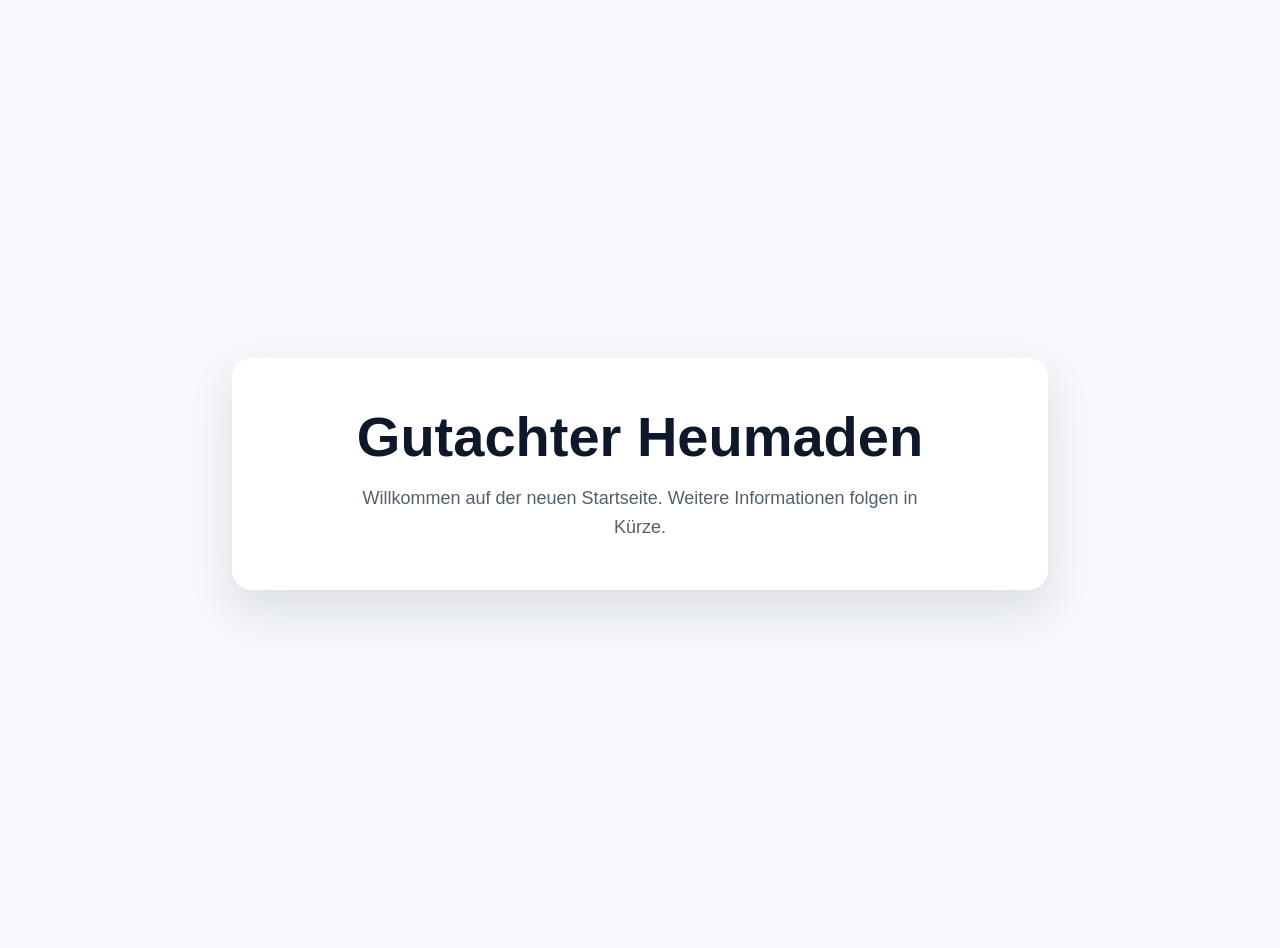
==== index.html @ 7caf8147 "Add initial index page" ====
<!doctype html>
<html lang="de">
<head>
  <meta charset="utf-8">
  <meta name="viewport" content="width=device-width, initial-scale=1">
  <title>Gutachter Heumaden</title>
  <meta name="description" content="Startseite von Gutachter Heumaden.">
  <style>
    :root {
      color-scheme: light;
      font-family: Arial, Helvetica, sans-serif;
      color: #1f2933;
      background: #f6f8fb;
    }

    body {
      margin: 0;
      min-height: 100vh;
      display: grid;
      place-items: center;
      padding: 24px;
    }

    main {
      width: min(720px, 100%);
      padding: 48px;
      border-radius: 20px;
      background: #ffffff;
      box-shadow: 0 20px 45px rgba(31, 41, 51, 0.12);
      text-align: center;
    }

    h1 {
      margin: 0 0 16px;
      font-size: clamp(2rem, 6vw, 3.5rem);
      line-height: 1.1;
      color: #0f172a;
    }

    p {
      margin: 0 auto;
      max-width: 560px;
      font-size: 1.125rem;
      line-height: 1.6;
      color: #52606d;
    }
  </style>
</head>
<body>
  <main>
    <h1>Gutachter Heumaden</h1>
    <p>Willkommen auf der neuen Startseite. Weitere Informationen folgen in Kürze.</p>
  </main>
</body>
</html>
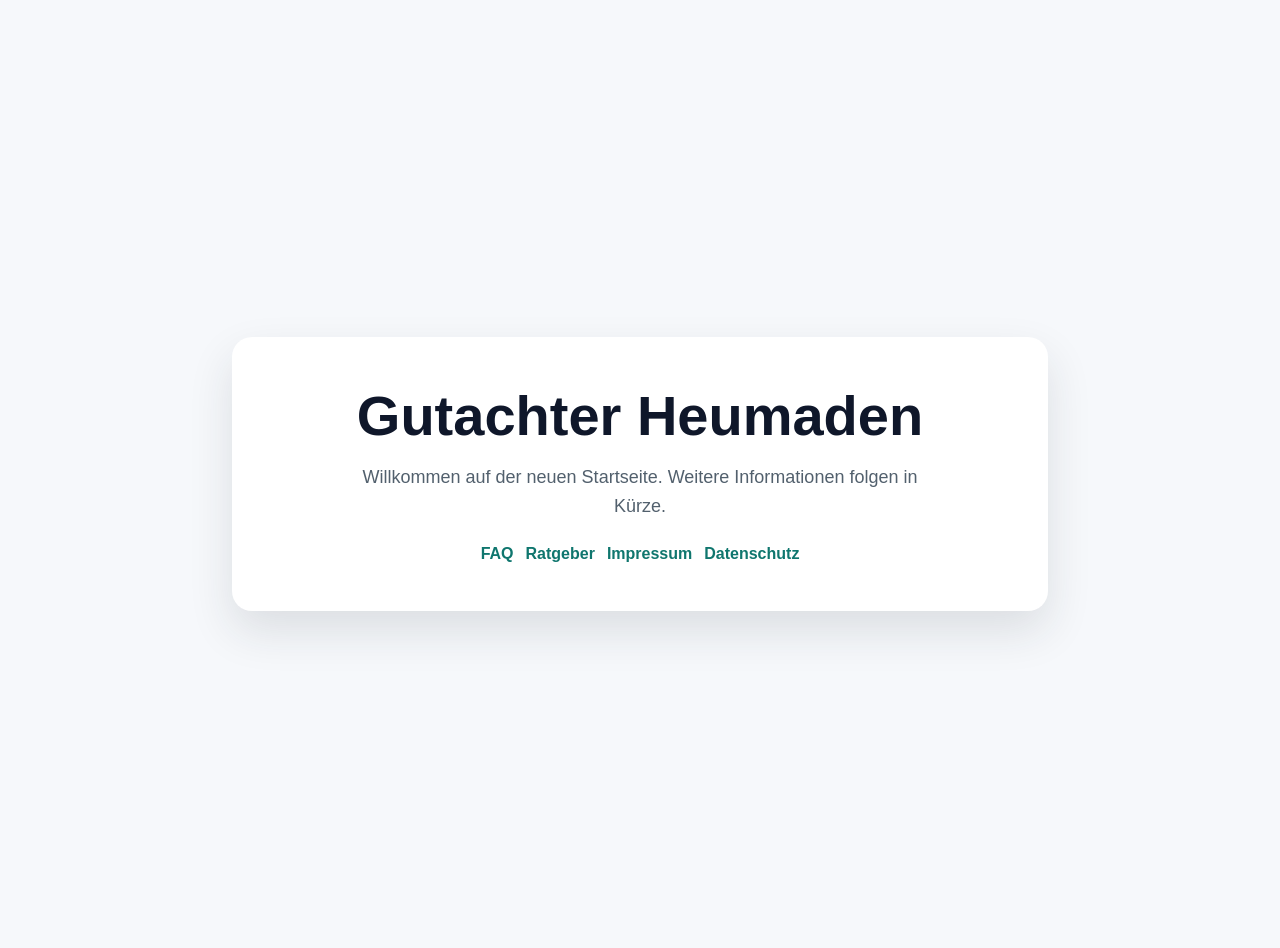
==== commit 3a368641: "Create static site structure" ====
--- a/index.html
+++ b/index.html
@@ -5,51 +5,19 @@
   <meta name="viewport" content="width=device-width, initial-scale=1">
   <title>Gutachter Heumaden</title>
   <meta name="description" content="Startseite von Gutachter Heumaden.">
-  <style>
-    :root {
-      color-scheme: light;
-      font-family: Arial, Helvetica, sans-serif;
-      color: #1f2933;
-      background: #f6f8fb;
-    }
-
-    body {
-      margin: 0;
-      min-height: 100vh;
-      display: grid;
-      place-items: center;
-      padding: 24px;
-    }
-
-    main {
-      width: min(720px, 100%);
-      padding: 48px;
-      border-radius: 20px;
-      background: #ffffff;
-      box-shadow: 0 20px 45px rgba(31, 41, 51, 0.12);
-      text-align: center;
-    }
-
-    h1 {
-      margin: 0 0 16px;
-      font-size: clamp(2rem, 6vw, 3.5rem);
-      line-height: 1.1;
-      color: #0f172a;
-    }
-
-    p {
-      margin: 0 auto;
-      max-width: 560px;
-      font-size: 1.125rem;
-      line-height: 1.6;
-      color: #52606d;
-    }
-  </style>
+  <link rel="stylesheet" href="css/styles.css">
 </head>
 <body>
   <main>
     <h1>Gutachter Heumaden</h1>
     <p>Willkommen auf der neuen Startseite. Weitere Informationen folgen in Kürze.</p>
+    <nav aria-label="Hauptnavigation">
+      <a href="faq/">FAQ</a>
+      <a href="ratgeber/">Ratgeber</a>
+      <a href="impressum.html">Impressum</a>
+      <a href="datenschutz.html">Datenschutz</a>
+    </nav>
   </main>
+  <script src="js/main.js" defer></script>
 </body>
 </html>
--- a/css/styles.css
+++ b/css/styles.css
@@ -0,0 +1,57 @@
+:root {
+  color-scheme: light;
+  font-family: Arial, Helvetica, sans-serif;
+  color: #1f2933;
+  background: #f6f8fb;
+}
+
+body {
+  margin: 0;
+  min-height: 100vh;
+  display: grid;
+  place-items: center;
+  padding: 24px;
+}
+
+main {
+  width: min(720px, 100%);
+  padding: 48px;
+  border-radius: 20px;
+  background: #ffffff;
+  box-shadow: 0 20px 45px rgba(31, 41, 51, 0.12);
+  text-align: center;
+}
+
+h1 {
+  margin: 0 0 16px;
+  font-size: clamp(2rem, 6vw, 3.5rem);
+  line-height: 1.1;
+  color: #0f172a;
+}
+
+p {
+  margin: 0 auto 16px;
+  max-width: 560px;
+  font-size: 1.125rem;
+  line-height: 1.6;
+  color: #52606d;
+}
+
+nav {
+  display: flex;
+  flex-wrap: wrap;
+  justify-content: center;
+  gap: 12px;
+  margin-top: 24px;
+}
+
+nav a {
+  color: #0f766e;
+  font-weight: 700;
+  text-decoration: none;
+}
+
+nav a:hover,
+nav a:focus {
+  text-decoration: underline;
+}
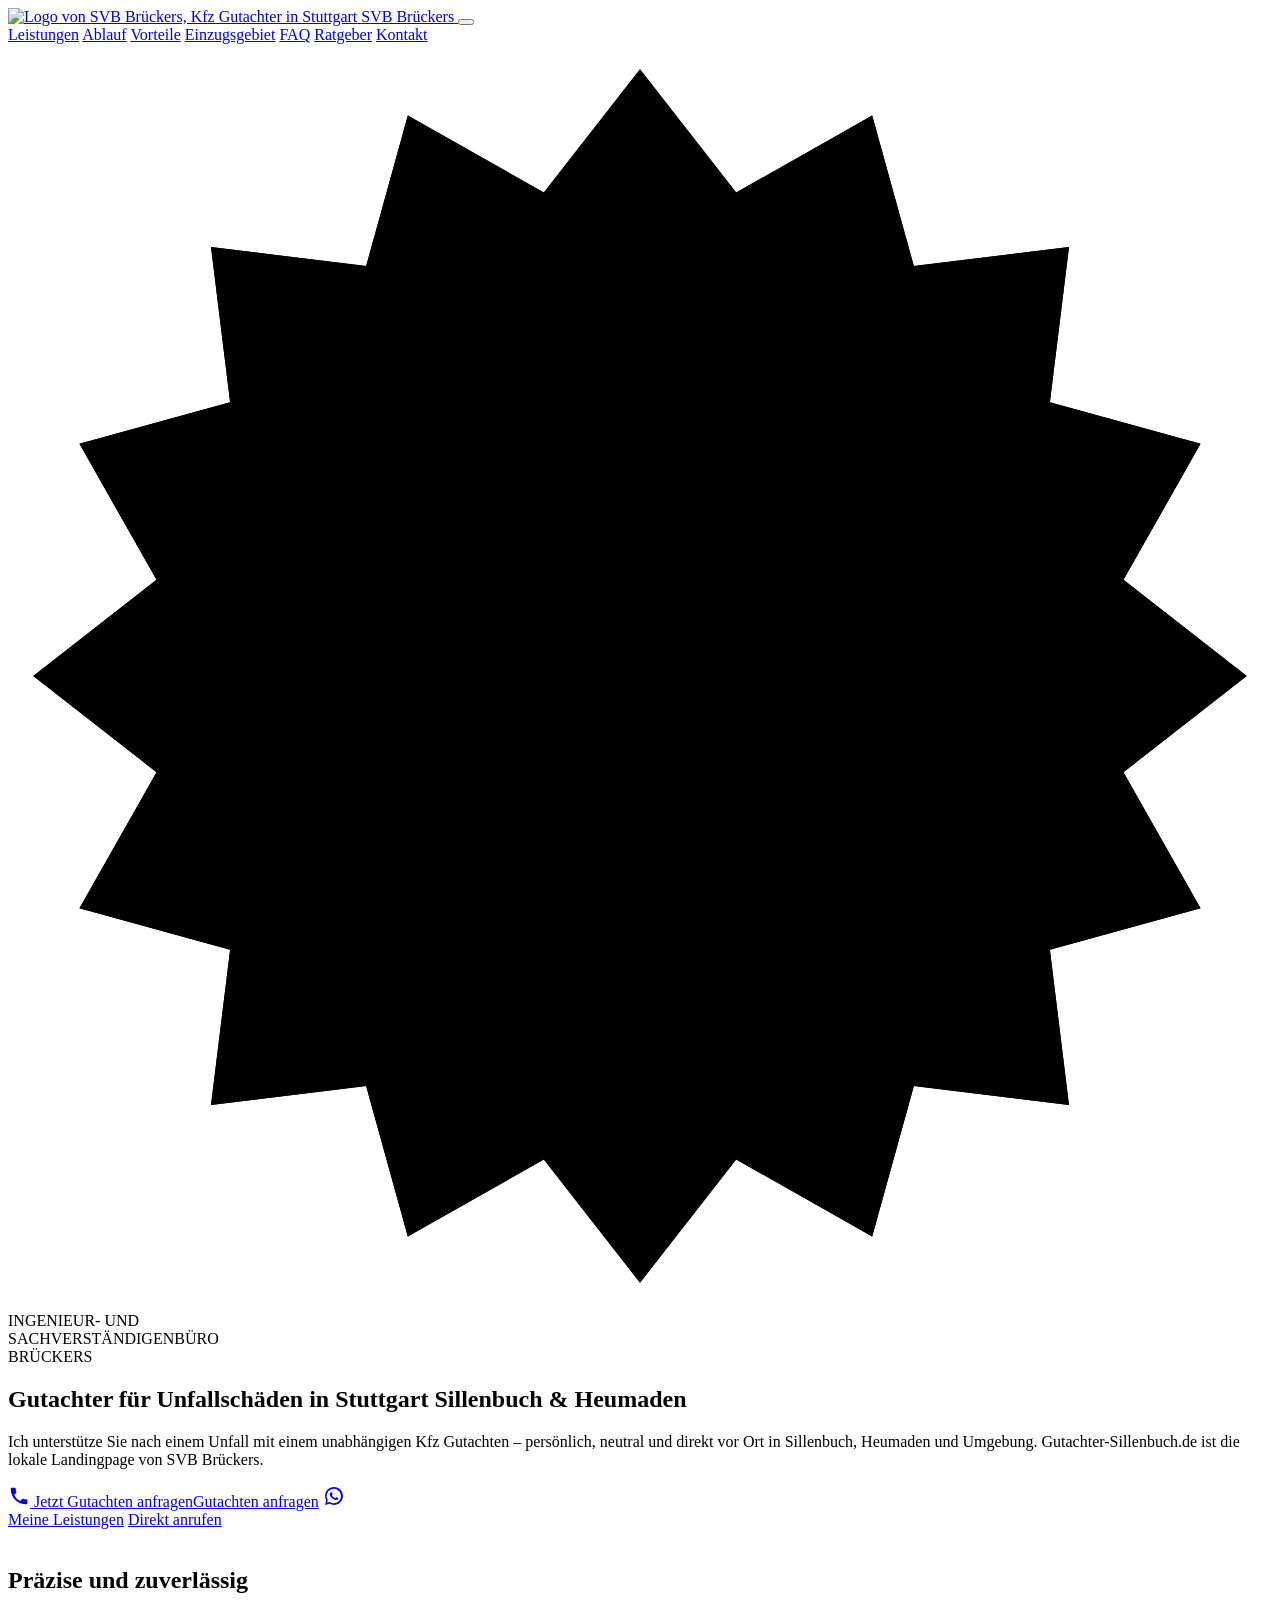
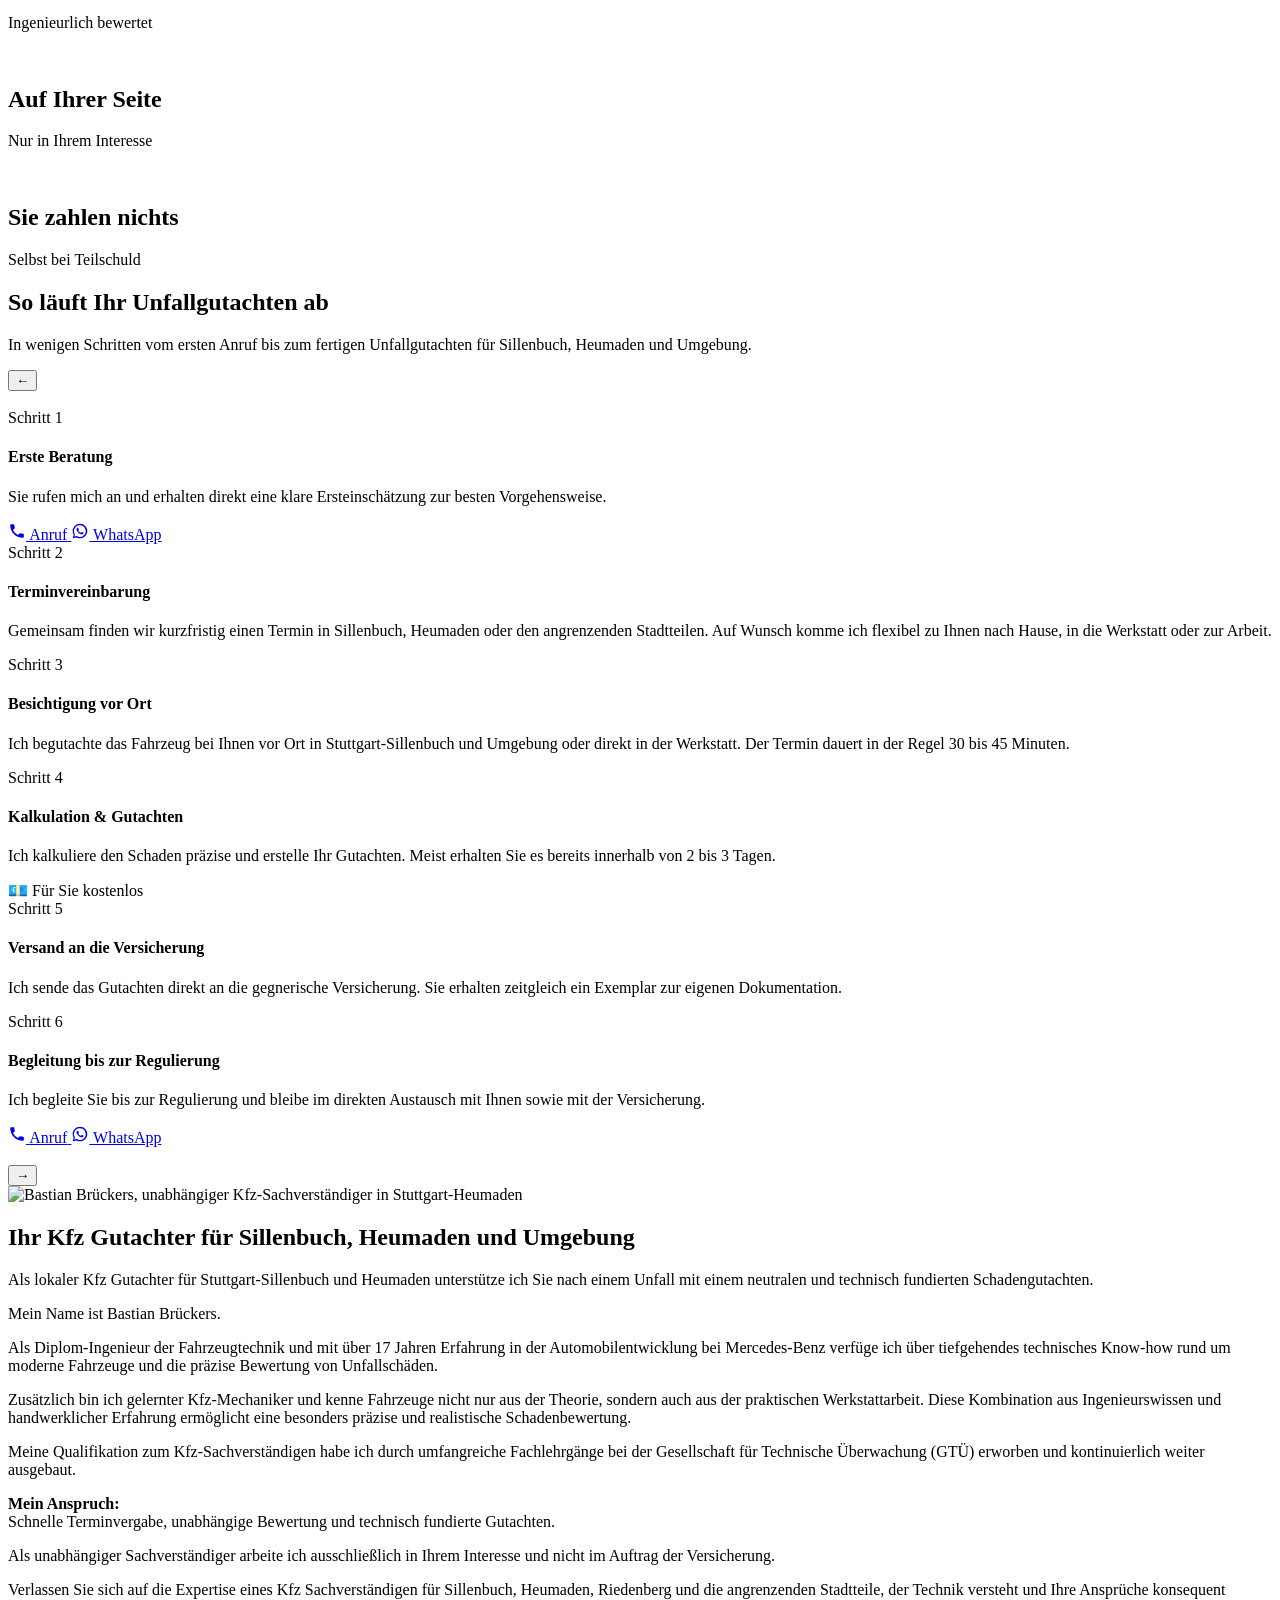
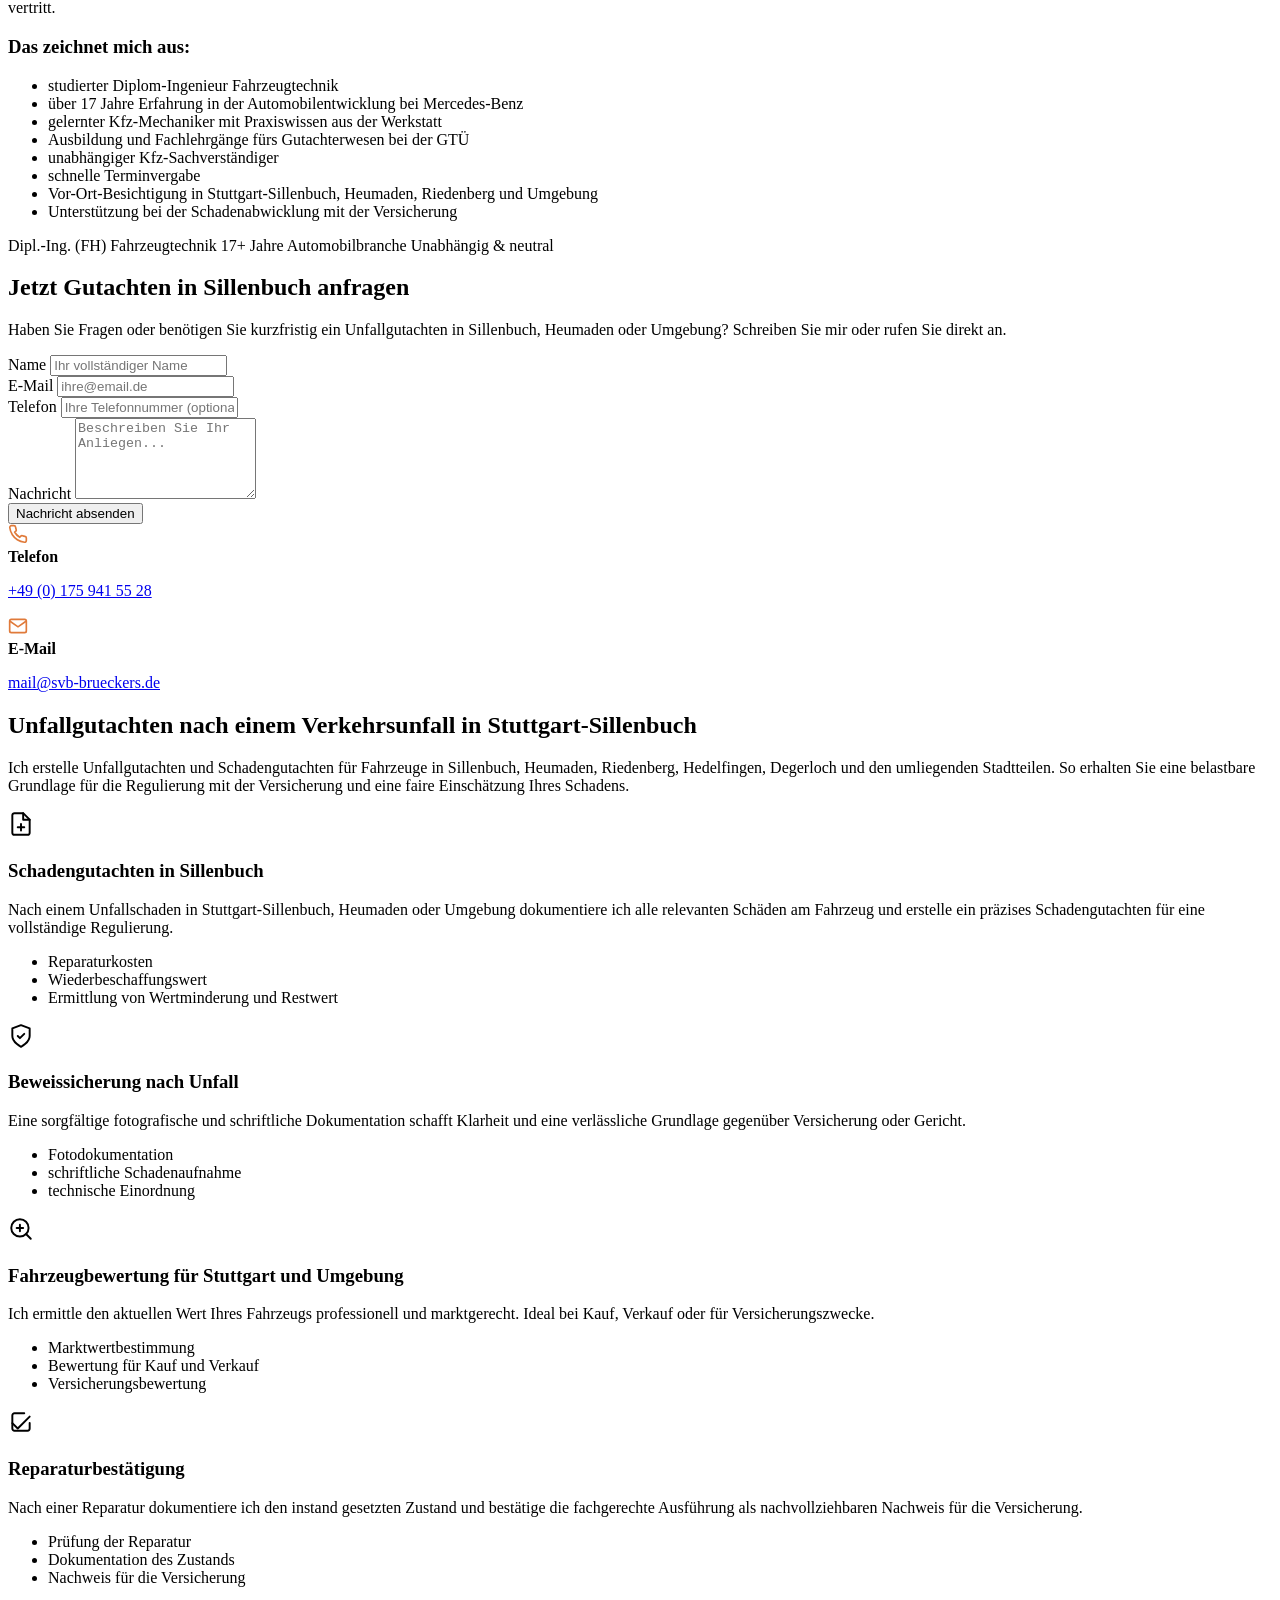
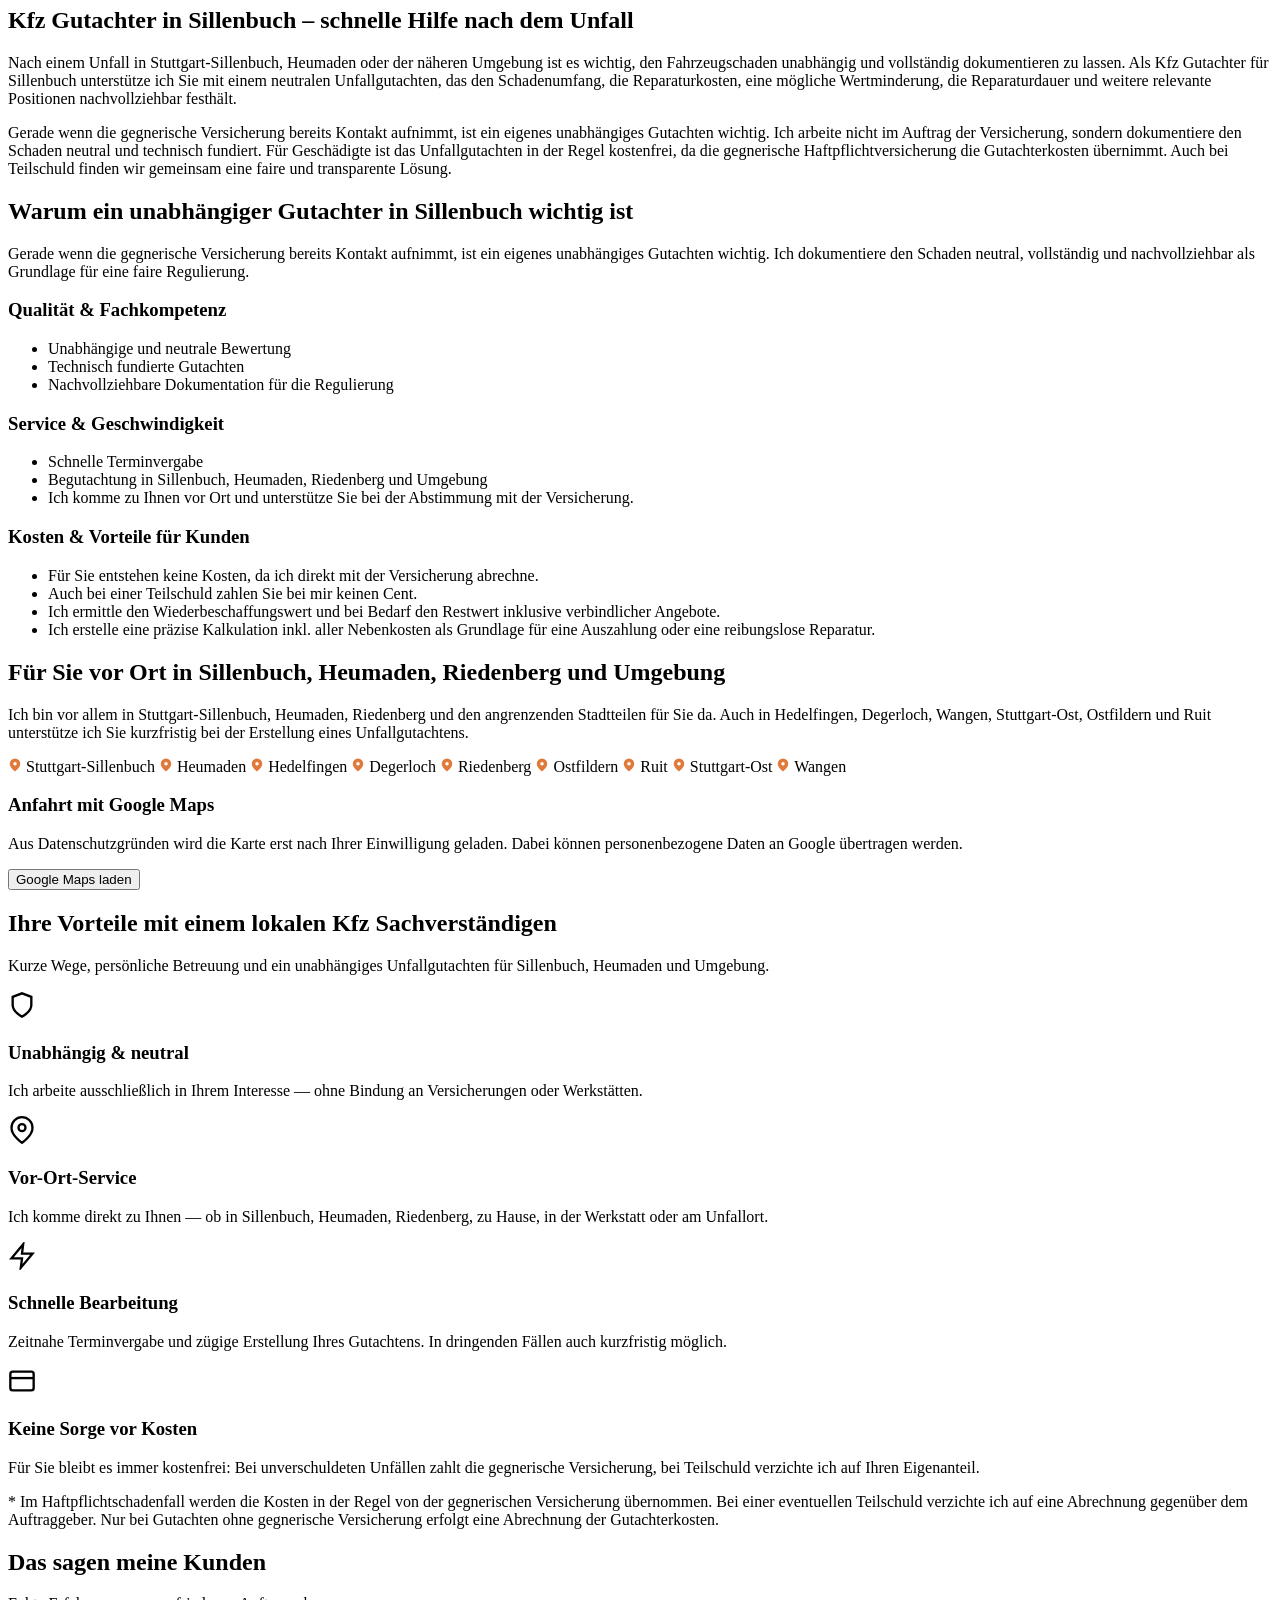
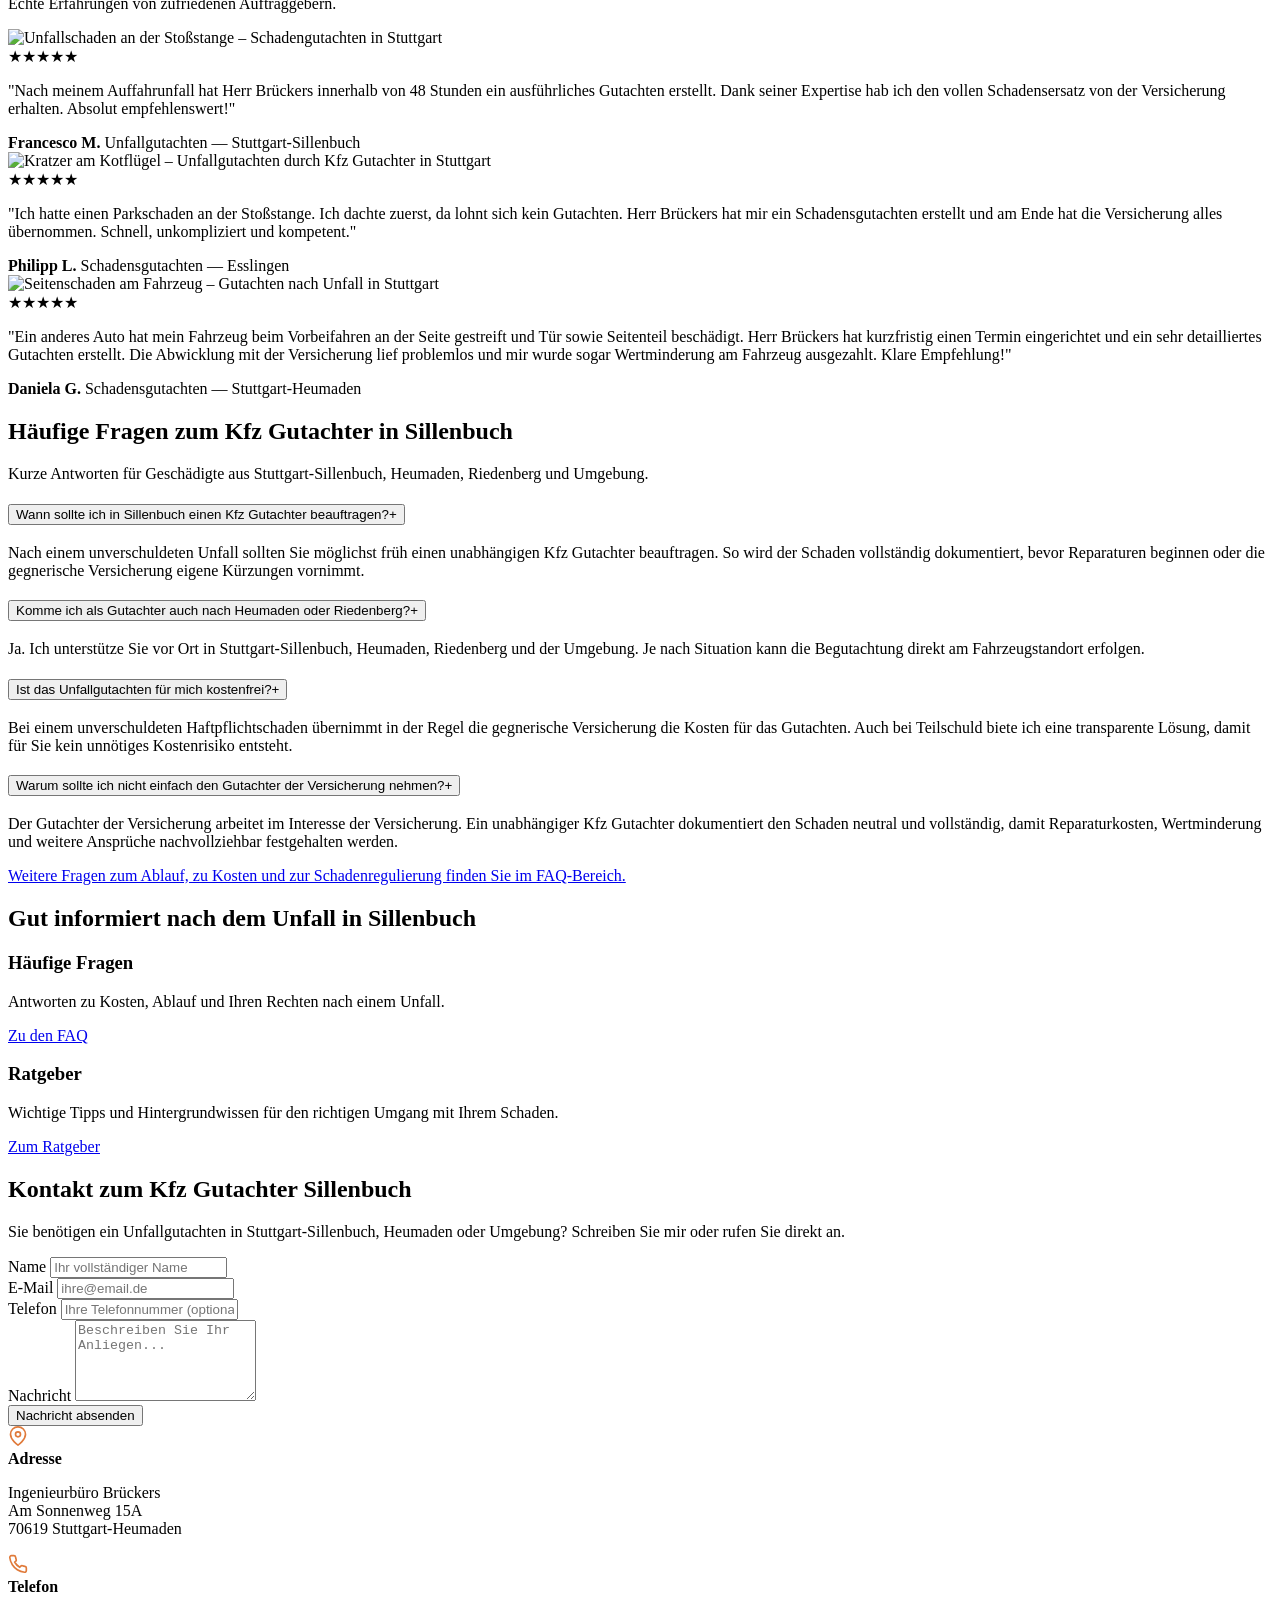
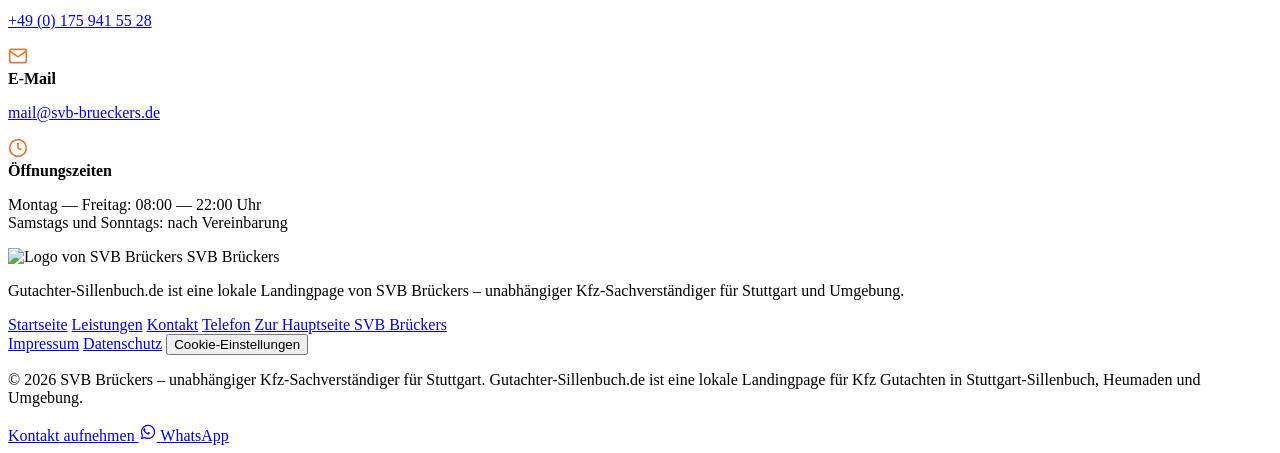
==== commit 14c7a637: "Update index.html" ====
--- a/index.html
+++ b/index.html
@@ -1,23 +1,821 @@
-<!doctype html>
+<!DOCTYPE html>
 <html lang="de">
 <head>
-  <meta charset="utf-8">
-  <meta name="viewport" content="width=device-width, initial-scale=1">
-  <title>Gutachter Heumaden</title>
-  <meta name="description" content="Startseite von Gutachter Heumaden.">
-  <link rel="stylesheet" href="css/styles.css">
+
+<meta charset="UTF-8">
+<meta name="viewport" content="width=device-width, initial-scale=1.0">
+
+<title>Kfz Gutachter Sillenbuch &amp; Heumaden | Unfallgutachten Stuttgart</title>
+
+<meta name="description" content="Unabhängiger Kfz Gutachter für Stuttgart-Sillenbuch und Heumaden. Unfallgutachten, Schadengutachten und Fahrzeugbewertung – schnell, neutral und für Geschädigte in der Regel kostenfrei.">
+
+<meta name="robots" content="index, follow">
+
+<link rel="canonical" href="https://gutachter-sillenbuch.de/">
+
+<link rel="stylesheet" href="css/style.css">
+
+<link rel="icon" type="image/webp" href="images/gutachter-sillenbuch-logo.webp">
+
+
+<!-- Open Graph (für Google, WhatsApp, LinkedIn Vorschau) -->
+<meta property="og:title" content="Kfz Gutachter Sillenbuch & Heumaden – SVB Brückers">
+<meta property="og:description" content="Unabhängiger Kfz Gutachter für Stuttgart-Sillenbuch und Heumaden. Unfallgutachten, Schadengutachten und Fahrzeugbewertung – schnell, neutral und persönlich vor Ort.">
+<meta property="og:url" content="https://gutachter-sillenbuch.de/">
+<meta property="og:type" content="website">
+<meta property="og:image" content="https://gutachter-sillenbuch.de/images/og-image.svg">
+
+
+<!-- Local Business Schema für Google -->
+<script type="application/ld+json">
+{
+  "@context": "https://schema.org",
+  "@type": "ProfessionalService",
+  "name": "Gutachter-Sillenbuch.de – lokale Landingpage von SVB Brückers",
+  "legalName": "Ingenieurbüro Brückers – KFZ Sachverständiger",
+  "url": "https://gutachter-sillenbuch.de/",
+  "telephone": "+491759415528",
+  "email": "mail@svb-brueckers.de",
+  "address": {
+    "@type": "PostalAddress",
+    "streetAddress": "Am Sonnenweg 15A",
+    "postalCode": "70619",
+    "addressLocality": "Stuttgart-Heumaden",
+    "addressCountry": "DE"
+  },
+  "areaServed": [
+    { "@type": "Place", "name": "Stuttgart-Sillenbuch" },
+    { "@type": "Place", "name": "Heumaden" },
+    { "@type": "Place", "name": "Riedenberg" },
+    { "@type": "Place", "name": "Hedelfingen" },
+    { "@type": "Place", "name": "Degerloch" },
+    { "@type": "Place", "name": "Ostfildern" },
+    { "@type": "Place", "name": "Ruit" },
+    { "@type": "Place", "name": "Stuttgart-Ost" },
+    { "@type": "Place", "name": "Wangen" }
+  ],
+  "sameAs": [
+    "https://svb-brueckers.de/"
+  ],
+  "description": "Lokale Landingpage von SVB Brückers für unabhängige Kfz Gutachten nach Unfällen in Stuttgart-Sillenbuch, Heumaden, Riedenberg und Umgebung.",
+  "openingHoursSpecification": [
+    {
+      "@type": "OpeningHoursSpecification",
+      "dayOfWeek": ["Monday","Tuesday","Wednesday","Thursday","Friday"],
+      "opens": "06:00",
+      "closes": "22:00"
+    },
+    {
+      "@type": "OpeningHoursSpecification",
+      "dayOfWeek": "Saturday",
+      "opens": "08:00",
+      "closes": "20:00"
+    }
+  ]
+}
+</script>
+
+<script type="application/ld+json">
+{
+  "@context": "https://schema.org",
+  "@type": "FAQPage",
+  "mainEntity": [
+    {
+      "@type": "Question",
+      "name": "Wann sollte ich in Sillenbuch einen Kfz Gutachter beauftragen?",
+      "acceptedAnswer": {
+        "@type": "Answer",
+        "text": "Nach einem unverschuldeten Unfall sollten Sie möglichst früh einen unabhängigen Kfz Gutachter beauftragen. So wird der Schaden vollständig dokumentiert, bevor Reparaturen beginnen oder die gegnerische Versicherung eigene Kürzungen vornimmt."
+      }
+    },
+    {
+      "@type": "Question",
+      "name": "Komme ich als Gutachter auch nach Heumaden oder Riedenberg?",
+      "acceptedAnswer": {
+        "@type": "Answer",
+        "text": "Ja. Ich unterstütze Sie vor Ort in Stuttgart-Sillenbuch, Heumaden, Riedenberg und der Umgebung. Je nach Situation kann die Begutachtung direkt am Fahrzeugstandort erfolgen."
+      }
+    },
+    {
+      "@type": "Question",
+      "name": "Ist das Unfallgutachten für mich kostenfrei?",
+      "acceptedAnswer": {
+        "@type": "Answer",
+        "text": "Bei einem unverschuldeten Haftpflichtschaden übernimmt in der Regel die gegnerische Versicherung die Kosten für das Gutachten. Auch bei Teilschuld biete ich eine transparente Lösung, damit für Sie kein unnötiges Kostenrisiko entsteht."
+      }
+    },
+    {
+      "@type": "Question",
+      "name": "Warum sollte ich nicht einfach den Gutachter der Versicherung nehmen?",
+      "acceptedAnswer": {
+        "@type": "Answer",
+        "text": "Der Gutachter der Versicherung arbeitet im Interesse der Versicherung. Ein unabhängiger Kfz Gutachter dokumentiert den Schaden neutral und vollständig, damit Reparaturkosten, Wertminderung und weitere Ansprüche nachvollziehbar festgehalten werden."
+      }
+    }
+  ]
+}
+</script>
+
+<!-- HTTPS Redirect (skip local/staging preview hosts) -->
+<script>
+const hostname = location.hostname;
+const isIpv4Loopback = /^127(?:\.\d{1,3}){3}$/.test(hostname);
+const isLocalPreviewHost =
+  ["localhost", "::1"].includes(hostname) ||
+  isIpv4Loopback ||
+  hostname.endsWith(".local") ||
+  hostname.endsWith(".localhost") ||
+  hostname.endsWith(".internal") ||
+  hostname.endsWith(".test");
+
+if (location.protocol !== "https:" && !isLocalPreviewHost) {
+  location.replace("https://" + location.host + location.pathname + location.search + location.hash);
+}
+</script>
+
 </head>
+  
 <body>
-  <main>
-    <h1>Gutachter Heumaden</h1>
-    <p>Willkommen auf der neuen Startseite. Weitere Informationen folgen in Kürze.</p>
-    <nav aria-label="Hauptnavigation">
-      <a href="faq/">FAQ</a>
-      <a href="ratgeber/">Ratgeber</a>
-      <a href="impressum.html">Impressum</a>
-      <a href="datenschutz.html">Datenschutz</a>
-    </nav>
-  </main>
-  <script src="js/main.js" defer></script>
+
+  <!-- Header -->
+  <header class="header" id="top">
+    <div class="container header-inner">
+      <a href="#top" class="logo" onclick="window.scrollTo({top:0,behavior:'smooth'}); history.replaceState(null,null,' '); return false;">
+        <img src="images/svb-brueckers-logo.webp" alt="Logo von SVB Brückers, Kfz Gutachter in Stuttgart" width="36" height="36" class="logo-img">
+        <span class="logo-text">SVB Brückers</span>
+      </a>
+      <button class="menu-toggle" aria-label="Menü öffnen" onclick="toggleMenu()">
+        <span></span><span></span><span></span>
+      </button>
+      <nav class="nav" id="nav">
+        <a href="#leistungen" onclick="closeMenu()">Leistungen</a>
+        <a href="#ablauf" onclick="closeMenu()">Ablauf</a>
+        <a href="#vorteile" onclick="closeMenu()">Vorteile</a>
+        <a href="#einzugsgebiet" onclick="closeMenu()">Einzugsgebiet</a>
+        <a href="#faq" onclick="closeMenu()">FAQ</a>
+        <a href="/ratgeber/" onclick="closeMenu()">Ratgeber</a>
+        <a href="#kontakt" onclick="closeMenu()">Kontakt</a>
+      </nav>
+    </div>
+  </header>
+
+  <div class="header-spacer" aria-hidden="true"></div>
+
+  <!-- Hero -->
+  <section class="hero">
+    <div class="hero-overlay"></div>
+    <div class="hero-cost-badge" aria-label="Hinweis Kostenfreiheit">
+      <svg class="hero-cost-badge-svg" viewBox="0 0 200 200" role="img" aria-label="Für Sie immer kostenfrei*">
+        <defs>
+          <radialGradient id="heroBadgeGradient" cx="38%" cy="30%" r="72%">
+            <stop offset="0%" stop-color="#ffd59a"></stop>
+            <stop offset="34%" stop-color="#f3a14c"></stop>
+            <stop offset="70%" stop-color="#e1802e"></stop>
+            <stop offset="100%" stop-color="#bc571c"></stop>
+          </radialGradient>
+          <radialGradient id="heroBadgeInnerGlow" cx="33%" cy="23%" r="60%">
+            <stop offset="0%" stop-color="rgba(255,255,255,0.4)"></stop>
+            <stop offset="42%" stop-color="rgba(255,255,255,0.1)"></stop>
+            <stop offset="100%" stop-color="rgba(255,255,255,0)"></stop>
+          </radialGradient>
+          <filter id="heroBadgeDropShadow" x="-25%" y="-25%" width="150%" height="150%">
+            <feDropShadow dx="0" dy="4.5" stdDeviation="4.5" flood-color="#1b2434" flood-opacity="0.28"></feDropShadow>
+            <feDropShadow dx="0" dy="1.6" stdDeviation="1.7" flood-color="#8c3d11" flood-opacity="0.2"></feDropShadow>
+          </filter>
+        </defs>
+        <polygon
+          class="hero-cost-badge-shape"
+          points="100.000,4.000 115.217,23.499 136.738,11.308 143.334,35.145 167.882,32.118 164.855,56.666 188.692,63.262 176.501,84.783 196.000,100.000 176.501,115.217 188.692,136.738 164.855,143.334 167.882,167.882 143.334,164.855 136.738,188.692 115.217,176.501 100.000,196.000 84.783,176.501 63.262,188.692 56.666,164.855 32.118,167.882 35.145,143.334 11.308,136.738 23.499,115.217 4.000,100.000 23.499,84.783 11.308,63.262 35.145,56.666 32.118,32.118 56.666,35.145 63.262,11.308 84.783,23.499"
+        ></polygon>
+        <polygon
+          class="hero-cost-badge-highlight"
+          points="100.000,4.000 115.217,23.499 136.738,11.308 143.334,35.145 167.882,32.118 164.855,56.666 188.692,63.262 176.501,84.783 196.000,100.000 176.501,115.217 188.692,136.738 164.855,143.334 167.882,167.882 143.334,164.855 136.738,188.692 115.217,176.501 100.000,196.000 84.783,176.501 63.262,188.692 56.666,164.855 32.118,167.882 35.145,143.334 11.308,136.738 23.499,115.217 4.000,100.000 23.499,84.783 11.308,63.262 35.145,56.666 32.118,32.118 56.666,35.145 63.262,11.308 84.783,23.499"
+        ></polygon>
+        <text class="hero-cost-badge-text" x="100" y="74" text-anchor="middle">
+          <tspan x="100" dy="0">Für Sie</tspan>
+          <tspan x="100" dy="1.2em">immer</tspan>
+          <tspan x="100" dy="1.2em">kostenfrei*</tspan>
+        </text>
+      </svg>
+    </div>
+    <div class="container hero-content">
+      <span class="hero-badge">INGENIEUR- UND <br>SACHVERSTÄNDIGENBÜRO <br>BRÜCKERS</span>
+      <h1>Gutachter für Unfallschäden in Stuttgart Sillenbuch &amp; Heumaden</h1>
+      <p class="hero-sub">Ich unterstütze Sie nach einem Unfall mit einem unabhängigen Kfz Gutachten – persönlich, neutral und direkt vor Ort in Sillenbuch, Heumaden und Umgebung. Gutachter-Sillenbuch.de ist die lokale Landingpage von SVB Brückers.</p>
+      <div class="hero-buttons hero-cta-wrapper">
+        <div class="hero-primary-group">
+          <a href="tel:+491759415528" class="btn btn-primary hero-icon-cta hero-icon-cta-phone hero-cta-phone hero-mobile-only" aria-label="Jetzt anrufen">
+            <svg width="22" height="22" viewBox="0 0 24 24" aria-hidden="true" focusable="false">
+              <path d="M6.62 10.79a15.05 15.05 0 0 0 6.59 6.59l2.2-2.2a1 1 0 0 1 1.01-.24 11.7 11.7 0 0 0 3.68.59 1 1 0 0 1 1 1V20a1 1 0 0 1-1 1C10.3 21 3 13.7 3 4a1 1 0 0 1 1-1h3.47a1 1 0 0 1 1 1 11.7 11.7 0 0 0 .59 3.68 1 1 0 0 1-.24 1.01z" fill="currentColor"></path>
+            </svg>
+          </a>
+          <a href="#kontakt" class="btn btn-primary hero-main-cta hero-btn-primary"><span class="hero-main-cta-desktop">Jetzt Gutachten anfragen</span><span class="hero-main-cta-mobile">Gutachten anfragen</span></a>
+          <a href="https://wa.me/491608610203?text=Hallo%20Herr%20Br%C3%BCckers,%20ich%20ben%C3%B6tige%20ein%20Kfz%20Gutachten%20in%20Sillenbuch%20oder%20Heumaden.%20K%C3%B6nnen%20Sie%20mich%20bitte%20kontaktieren%3F" class="btn btn-primary hero-icon-cta hero-icon-cta-whatsapp hero-cta-whatsapp hero-mobile-only" aria-label="Kontakt per WhatsApp">
+            <svg width="22" height="22" viewBox="0 0 32 32" aria-hidden="true" focusable="false">
+              <path d="M16 3C8.82 3 3 8.82 3 16c0 2.28.59 4.51 1.7 6.47L3 29l6.75-1.64A12.9 12.9 0 0 0 16 29c7.18 0 13-5.82 13-13S23.18 3 16 3zm0 23.6c-1.98 0-3.92-.52-5.62-1.5l-.4-.23-4 .97.99-3.9-.26-.41a10.5 10.5 0 1 1 9.3 5.07zm5.76-7.9c-.31-.16-1.85-.91-2.13-1.01-.29-.11-.49-.16-.7.16-.21.31-.8 1.01-.98 1.22-.18.21-.36.24-.67.08-.31-.16-1.31-.48-2.49-1.52-.92-.82-1.54-1.83-1.72-2.14-.18-.31-.02-.48.14-.64.14-.14.31-.36.47-.54.16-.18.21-.31.31-.52.1-.21.05-.39-.03-.54-.08-.16-.7-1.69-.96-2.32-.25-.61-.5-.53-.7-.54h-.6c-.21 0-.54.08-.82.39-.28.31-1.08 1.06-1.08 2.58s1.11 2.98 1.26 3.19c.16.21 2.17 3.3 5.25 4.63.73.31 1.31.49 1.75.62.73.23 1.39.2 1.91.12.58-.09 1.85-.76 2.11-1.49.26-.74.26-1.37.18-1.5-.08-.13-.29-.2-.6-.36z" fill="currentColor"></path>
+            </svg>
+          </a>
+        </div>
+        <a href="#leistungen" class="btn hero-services-cta hero-btn-secondary">Meine Leistungen</a>
+        <a href="tel:+491759415528" class="btn btn-secondary hero-about-cta hero-btn-secondary">Direkt anrufen</a>
+      </div>
+    </div>
+  </section>
+
+  <!-- USP Karten -->
+  <section class="usp-section" aria-label="Ihre wichtigsten Vorteile">
+    <div class="usp-container">
+      <article class="usp-card">
+        <div class="usp-icon" aria-hidden="true">
+          <img src="images/svb-brueckers-logo.webp" alt="" loading="lazy" decoding="async">
+        </div>
+        <div class="usp-text">
+          <h2 class="usp-title">Präzise und zuverlässig</h2>
+          <p class="usp-subtext">Ingenieurlich bewertet</p>
+        </div>
+      </article>
+      <article class="usp-card">
+        <div class="usp-icon" aria-hidden="true">
+          <img src="images/svb-brueckers-logo.webp" alt="" loading="lazy" decoding="async">
+        </div>
+        <div class="usp-text">
+          <h2 class="usp-title">Auf Ihrer Seite</h2>
+          <p class="usp-subtext">Nur in Ihrem Interesse</p>
+        </div>
+      </article>
+      <article class="usp-card">
+        <div class="usp-icon" aria-hidden="true">
+          <img src="images/svb-brueckers-logo.webp" alt="" loading="lazy" decoding="async">
+        </div>
+        <div class="usp-text">
+          <h2 class="usp-title">Sie zahlen nichts</h2>
+          <p class="usp-subtext">Selbst bei Teilschuld</p>
+        </div>
+      </article>
+    </div>
+  </section>
+
+  <section class="section" aria-label="Ablauf der Schadenregulierung">
+    <div class="container">
+      <section class="process-section" id="ablauf" aria-label="Ablauf des Unfallgutachtens in Sillenbuch und Heumaden">
+        <div class="process-section-header">
+          <h2 class="process-title">So läuft Ihr Unfallgutachten ab</h2>
+          <p class="process-intro">In wenigen Schritten vom ersten Anruf bis zum fertigen Unfallgutachten für Sillenbuch, Heumaden und Umgebung.</p>
+        </div>
+        <div class="process-slider-wrap" data-process-slider>
+          <button class="process-nav process-nav-prev" type="button" aria-label="Vorheriger Schritt" data-process-prev>
+            <span aria-hidden="true">&#8592;</span>
+          </button>
+          <div class="process-slider" data-process-track>
+            <article class="process-card process-card-dummy process-card-dummy-left card-0" aria-hidden="true">
+              <div class="process-card-image-wrapper">
+                <img src="images/Kachel_0.png" alt="" class="process-card-dummy-image" loading="lazy" decoding="async">
+              </div>
+            </article>
+            <article class="process-card process-card-mobile-cta-lift" data-process-card>
+              <span class="process-step-badge">Schritt 1</span>
+              <h4 class="process-card-title">Erste Beratung</h4>
+              <p class="process-card-text">Sie rufen mich an und erhalten direkt eine klare Ersteinschätzung zur besten Vorgehensweise.</p>
+              <div class="process-card-ctas">
+                <a href="tel:+491759415528" class="process-card-cta process-card-cta-phone" aria-label="Anruf starten">
+                  <svg width="18" height="18" viewBox="0 0 24 24" aria-hidden="true" focusable="false">
+                    <path d="M6.62 10.79a15.05 15.05 0 0 0 6.59 6.59l2.2-2.2a1 1 0 0 1 1.01-.24 11.7 11.7 0 0 0 3.68.59 1 1 0 0 1 1 1V20a1 1 0 0 1-1 1C10.3 21 3 13.7 3 4a1 1 0 0 1 1-1h3.47a1 1 0 0 1 1 1 11.7 11.7 0 0 0 .59 3.68 1 1 0 0 1-.24 1.01z" fill="currentColor"></path>
+                  </svg>
+                  <span>Anruf</span>
+                </a>
+                <a href="https://wa.me/491608610203?text=Hallo%20Herr%20Br%C3%BCckers,%20ich%20ben%C3%B6tige%20ein%20Kfz%20Gutachten%20in%20Sillenbuch%20oder%20Heumaden.%20K%C3%B6nnen%20Sie%20mich%20bitte%20kontaktieren%3F" class="process-card-cta process-card-cta-whatsapp" aria-label="Kontakt per WhatsApp">
+                  <svg width="18" height="18" viewBox="0 0 32 32" aria-hidden="true" focusable="false">
+                    <path d="M16 3C8.82 3 3 8.82 3 16c0 2.28.59 4.51 1.7 6.47L3 29l6.75-1.64A12.9 12.9 0 0 0 16 29c7.18 0 13-5.82 13-13S23.18 3 16 3zm0 23.6c-1.98 0-3.92-.52-5.62-1.5l-.4-.23-4 .97.99-3.9-.26-.41a10.5 10.5 0 1 1 9.3 5.07zm5.76-7.9c-.31-.16-1.85-.91-2.13-1.01-.29-.11-.49-.16-.7.16-.21.31-.8 1.01-.98 1.22-.18.21-.36.24-.67.08-.31-.16-1.31-.48-2.49-1.52-.92-.82-1.54-1.83-1.72-2.14-.18-.31-.02-.48.14-.64.14-.14.31-.36.47-.54.16-.18.21-.31.31-.52.1-.21.05-.39-.03-.54-.08-.16-.7-1.69-.96-2.32-.25-.61-.5-.53-.7-.54h-.6c-.21 0-.54.08-.82.39-.28.31-1.08 1.06-1.08 2.58s1.11 2.98 1.26 3.19c.16.21 2.17 3.3 5.25 4.63.73.31 1.31.49 1.75.62.73.23 1.39.2 1.91.12.58-.09 1.85-.76 2.11-1.49.26-.74.26-1.37.18-1.5-.08-.13-.29-.2-.6-.36z" fill="currentColor"></path>
+                  </svg>
+                  <span>WhatsApp</span>
+                </a>
+              </div>
+            </article>
+            <article class="process-card" data-process-card>
+              <span class="process-step-badge">Schritt 2</span>
+              <h4 class="process-card-title">Terminvereinbarung</h4>
+              <p class="process-card-text">Gemeinsam finden wir kurzfristig einen Termin in Sillenbuch, Heumaden oder den angrenzenden Stadtteilen. Auf Wunsch komme ich flexibel zu Ihnen nach Hause, in die Werkstatt oder zur Arbeit.</p>
+            </article>
+            <article class="process-card" data-process-card>
+              <span class="process-step-badge">Schritt 3</span>
+              <h4 class="process-card-title">Besichtigung vor Ort</h4>
+              <p class="process-card-text">Ich begutachte das Fahrzeug bei Ihnen vor Ort in Stuttgart-Sillenbuch und Umgebung oder direkt in der Werkstatt. Der Termin dauert in der Regel 30 bis 45 Minuten.</p>
+            </article>
+            <article class="process-card" data-process-card>
+              <span class="process-step-badge">Schritt 4</span>
+              <h4 class="process-card-title">Kalkulation &amp; Gutachten</h4>
+              <p class="process-card-text">Ich kalkuliere den Schaden präzise und erstelle Ihr Gutachten. Meist erhalten Sie es bereits innerhalb von 2 bis 3 Tagen.</p>
+              <div class="process-card-cta-wrap">
+                <span class="process-card-cta process-card-cta-highlight" aria-label="Kostenhinweis">💶 Für Sie kostenlos</span>
+              </div>
+            </article>
+            <article class="process-card" data-process-card>
+              <span class="process-step-badge">Schritt 5</span>
+              <h4 class="process-card-title">Versand an die Versicherung</h4>
+              <p class="process-card-text">Ich sende das Gutachten direkt an die gegnerische Versicherung. Sie erhalten zeitgleich ein Exemplar zur eigenen Dokumentation.</p>
+            </article>
+            <article class="process-card process-card-mobile-cta-lift" data-process-card>
+              <span class="process-step-badge">Schritt 6</span>
+              <h4 class="process-card-title">Begleitung bis zur Regulierung</h4>
+              <p class="process-card-text">Ich begleite Sie bis zur Regulierung und bleibe im direkten Austausch mit Ihnen sowie mit der Versicherung.</p>
+              <div class="process-card-ctas">
+                <a href="tel:+491759415528" class="process-card-cta process-card-cta-phone" aria-label="Anruf starten">
+                  <svg width="18" height="18" viewBox="0 0 24 24" aria-hidden="true" focusable="false">
+                    <path d="M6.62 10.79a15.05 15.05 0 0 0 6.59 6.59l2.2-2.2a1 1 0 0 1 1.01-.24 11.7 11.7 0 0 0 3.68.59 1 1 0 0 1 1 1V20a1 1 0 0 1-1 1C10.3 21 3 13.7 3 4a1 1 0 0 1 1-1h3.47a1 1 0 0 1 1 1 11.7 11.7 0 0 0 .59 3.68 1 1 0 0 1-.24 1.01z" fill="currentColor"></path>
+                  </svg>
+                  <span>Anruf</span>
+                </a>
+                <a href="https://wa.me/491608610203?text=Hallo%20Herr%20Br%C3%BCckers,%20ich%20ben%C3%B6tige%20ein%20Kfz%20Gutachten%20in%20Sillenbuch%20oder%20Heumaden.%20K%C3%B6nnen%20Sie%20mich%20bitte%20kontaktieren%3F" class="process-card-cta process-card-cta-whatsapp" aria-label="Kontakt per WhatsApp">
+                  <svg width="18" height="18" viewBox="0 0 32 32" aria-hidden="true" focusable="false">
+                    <path d="M16 3C8.82 3 3 8.82 3 16c0 2.28.59 4.51 1.7 6.47L3 29l6.75-1.64A12.9 12.9 0 0 0 16 29c7.18 0 13-5.82 13-13S23.18 3 16 3zm0 23.6c-1.98 0-3.92-.52-5.62-1.5l-.4-.23-4 .97.99-3.9-.26-.41a10.5 10.5 0 1 1 9.3 5.07zm5.76-7.9c-.31-.16-1.85-.91-2.13-1.01-.29-.11-.49-.16-.7.16-.21.31-.8 1.01-.98 1.22-.18.21-.36.24-.67.08-.31-.16-1.31-.48-2.49-1.52-.92-.82-1.54-1.83-1.72-2.14-.18-.31-.02-.48.14-.64.14-.14.31-.36.47-.54.16-.18.21-.31.31-.52.1-.21.05-.39-.03-.54-.08-.16-.7-1.69-.96-2.32-.25-.61-.5-.53-.7-.54h-.6c-.21 0-.54.08-.82.39-.28.31-1.08 1.06-1.08 2.58s1.11 2.98 1.26 3.19c.16.21 2.17 3.3 5.25 4.63.73.31 1.31.49 1.75.62.73.23 1.39.2 1.91.12.58-.09 1.85-.76 2.11-1.49.26-.74.26-1.37.18-1.5-.08-.13-.29-.2-.6-.36z" fill="currentColor"></path>
+                  </svg>
+                  <span>WhatsApp</span>
+                </a>
+              </div>
+            </article>
+            <article class="process-card process-card-dummy process-card-dummy-right card-7" aria-hidden="true">
+              <div class="process-card-image-wrapper">
+                <img src="images/Kachel_7.png" alt="" class="process-card-dummy-image" loading="lazy" decoding="async">
+              </div>
+            </article>
+          </div>
+          <button class="process-nav process-nav-next" type="button" aria-label="Nächster Schritt" data-process-next>
+            <span aria-hidden="true">&#8594;</span>
+          </button>
+        </div>
+        <div class="process-dots" data-process-dots aria-label="Navigation für die einzelnen Schritte"></div>
+      </section>
+    </div>
+  </section>
+
+  <!-- Über mich -->
+  <section class="section section-alt" id="ueber-mich">
+    <div class="container">
+      <div class="about-grid">
+        <div class="about-image">       
+          <img src="images/Gutachter_Portrait.png" alt="Bastian Brückers, unabhängiger Kfz-Sachverständiger in Stuttgart-Heumaden" width="1365" height="2048" loading="lazy">
+        </div>
+        <div class="about-text">
+          <h2>Ihr Kfz Gutachter für Sillenbuch, Heumaden und Umgebung</h2>
+          <p class="about-location">Als lokaler Kfz Gutachter für Stuttgart-Sillenbuch und Heumaden unterstütze ich Sie nach einem Unfall mit einem neutralen und technisch fundierten Schadengutachten.</p>
+          <p>Mein Name ist Bastian Brückers.</p>
+          <p>Als Diplom-Ingenieur der Fahrzeugtechnik und mit über 17 Jahren Erfahrung in der Automobilentwicklung bei Mercedes-Benz verfüge ich über tiefgehendes technisches Know-how rund um moderne Fahrzeuge und die präzise Bewertung von Unfallschäden.</p>
+          <p>Zusätzlich bin ich gelernter Kfz-Mechaniker und kenne Fahrzeuge nicht nur aus der Theorie, sondern auch aus der praktischen Werkstattarbeit. Diese Kombination aus Ingenieurswissen und handwerklicher Erfahrung ermöglicht eine besonders präzise und realistische Schadenbewertung.</p>
+          <p>Meine Qualifikation zum Kfz-Sachverständigen habe ich durch umfangreiche Fachlehrgänge bei der Gesellschaft für Technische Überwachung (GTÜ) erworben und kontinuierlich weiter ausgebaut.</p>
+          <p><strong>Mein Anspruch:</strong><br>Schnelle Terminvergabe, unabhängige Bewertung und technisch fundierte Gutachten.</p>
+          <p>Als unabhängiger Sachverständiger arbeite ich ausschließlich in Ihrem Interesse und nicht im Auftrag der Versicherung.</p>
+          <p>Verlassen Sie sich auf die Expertise eines Kfz Sachverständigen für Sillenbuch, Heumaden, Riedenberg und die angrenzenden Stadtteile, der Technik versteht und Ihre Ansprüche konsequent vertritt.</p>
+          <h3 class="about-trust-title">Das zeichnet mich aus:</h3>
+          <ul class="about-trust-list">
+            <li>studierter Diplom-Ingenieur Fahrzeugtechnik</li>
+            <li>über 17 Jahre Erfahrung in der Automobilentwicklung bei Mercedes-Benz</li>
+            <li>gelernter Kfz-Mechaniker mit Praxiswissen aus der Werkstatt</li>
+            <li>Ausbildung und Fachlehrgänge fürs Gutachterwesen bei der GTÜ</li>
+            <li>unabhängiger Kfz-Sachverständiger</li>
+            <li>schnelle Terminvergabe </li>
+            <li>Vor-Ort-Besichtigung in Stuttgart-Sillenbuch, Heumaden, Riedenberg und Umgebung</li>
+            <li>Unterstützung bei der Schadenabwicklung mit der Versicherung</li>
+          </ul>
+          <div class="about-badges">
+            <span class="badge">Dipl.-Ing. (FH) Fahrzeugtechnik</span>
+            <span class="badge">17+ Jahre Automobilbranche</span>
+            <span class="badge">Unabhängig & neutral</span>
+          </div>
+        </div>
+      </div>
+    </div>
+  </section>
+
+  <!-- Kontakt (frühe Version) -->
+  <section class="section section-alt" id="kontakt-formular">
+    <div class="container">
+      <h2 class="section-title">Jetzt Gutachten in Sillenbuch anfragen</h2>
+      <p class="section-subtitle">Haben Sie Fragen oder benötigen Sie kurzfristig ein Unfallgutachten in Sillenbuch, Heumaden oder Umgebung? Schreiben Sie mir oder rufen Sie direkt an.</p>
+      <div class="contact-grid">
+        <form class="contact-form" action="https://formspree.io/f/xgonekrn" method="POST">
+          <div class="form-group">
+            <label for="name-quick">Name</label>
+            <input type="text" id="name-quick" name="name" placeholder="Ihr vollständiger Name" required>
+          </div>
+          <div class="form-group">
+            <label for="email-quick">E-Mail</label>
+            <input type="email" id="email-quick" name="email" placeholder="ihre@email.de" required>
+          </div>
+          <div class="form-group">
+            <label for="phone-quick">Telefon</label>
+            <input type="tel" id="phone-quick" name="phone" placeholder="Ihre Telefonnummer (optional)">
+          </div>
+          <div class="form-group">
+            <label for="message-quick">Nachricht</label>
+            <textarea id="message-quick" name="message" rows="5" placeholder="Beschreiben Sie Ihr Anliegen..." required></textarea>
+          </div>
+          <button type="submit" class="btn btn-primary btn-full">Nachricht absenden</button>
+        </form>
+        <div class="contact-info contact-info-quick">
+          <div class="contact-item">
+            <svg width="20" height="20" viewBox="0 0 24 24" fill="none" stroke="#E07A3A" stroke-width="2"><path d="M22 16.92v3a2 2 0 0 1-2.18 2 19.79 19.79 0 0 1-8.63-3.07 19.5 19.5 0 0 1-6-6 19.79 19.79 0 0 1-3.07-8.67A2 2 0 0 1 4.11 2h3a2 2 0 0 1 2 1.72c.127.96.361 1.903.7 2.81a2 2 0 0 1-.45 2.11L8.09 9.91a16 16 0 0 0 6 6l1.27-1.27a2 2 0 0 1 2.11-.45c.907.339 1.85.573 2.81.7A2 2 0 0 1 22 16.92z"></path></svg>
+            <div>
+              <strong>Telefon</strong>
+              <p><a href="tel:+491759415528">+49 (0) 175 941 55 28</a></p>
+            </div>
+          </div>
+          <div class="contact-item">
+            <svg width="20" height="20" viewBox="0 0 24 24" fill="none" stroke="#E07A3A" stroke-width="2"><path d="M4 4h16c1.1 0 2 .9 2 2v12c0 1.1-.9 2-2 2H4c-1.1 0-2-.9-2-2V6c0-1.1.9-2 2-2z"></path><polyline points="22,6 12,13 2,6"></polyline></svg>
+            <div>
+              <strong>E-Mail</strong>
+              <p><a href="mailto:mail@svb-brueckers.de">mail@svb-brueckers.de</a></p>
+            </div>
+          </div>
+        </div>
+      </div>
+    </div>
+  </section>
+
+  <!-- Leistungen -->
+  <section class="section" id="leistungen">
+    <div class="container">
+      <h2 class="section-title">Unfallgutachten nach einem Verkehrsunfall in Stuttgart-Sillenbuch</h2>
+      <p class="section-subtitle">Ich erstelle Unfallgutachten und Schadengutachten für Fahrzeuge in Sillenbuch, Heumaden, Riedenberg, Hedelfingen, Degerloch und den umliegenden Stadtteilen. So erhalten Sie eine belastbare Grundlage für die Regulierung mit der Versicherung und eine faire Einschätzung Ihres Schadens.</p>
+      <div class="grid grid-2 services-grid">
+        <article class="card service-card">
+          <div class="card-icon" aria-hidden="true">
+            <svg width="26" height="26" viewBox="0 0 24 24" fill="none" stroke="currentColor" stroke-width="1.8" stroke-linecap="round" stroke-linejoin="round"><path d="M14 2H6a2 2 0 0 0-2 2v16a2 2 0 0 0 2 2h12a2 2 0 0 0 2-2V8z"></path><polyline points="14 2 14 8 20 8"></polyline><line x1="12" y1="18" x2="12" y2="12"></line><line x1="9" y1="15" x2="15" y2="15"></line></svg>
+          </div>
+          <h3>Schadengutachten in Sillenbuch</h3>
+          <p>Nach einem Unfallschaden in Stuttgart-Sillenbuch, Heumaden oder Umgebung dokumentiere ich alle relevanten Schäden am Fahrzeug und erstelle ein präzises Schadengutachten für eine vollständige Regulierung.</p>
+          <ul class="service-points">
+            <li>Reparaturkosten</li>
+            <li>Wiederbeschaffungswert</li>
+            <li>Ermittlung von Wertminderung und Restwert</li>
+          </ul>
+        </article>
+        <article class="card service-card">
+          <div class="card-icon" aria-hidden="true">
+            <svg width="26" height="26" viewBox="0 0 24 24" fill="none" stroke="currentColor" stroke-width="1.8" stroke-linecap="round" stroke-linejoin="round"><path d="M12 22s8-4 8-10V5l-8-3-8 3v7c0 6 8 10 8 10z"></path><path d="m9 12 2 2 4-4"></path></svg>
+          </div>
+          <h3>Beweissicherung nach Unfall</h3>
+          <p>Eine sorgfältige fotografische und schriftliche Dokumentation schafft Klarheit und eine verlässliche Grundlage gegenüber Versicherung oder Gericht.</p>
+          <ul class="service-points">
+            <li>Fotodokumentation</li>
+            <li>schriftliche Schadenaufnahme</li>
+            <li>technische Einordnung</li>
+          </ul>
+        </article>
+        <article class="card service-card">
+          <div class="card-icon" aria-hidden="true">
+            <svg width="26" height="26" viewBox="0 0 24 24" fill="none" stroke="currentColor" stroke-width="1.8" stroke-linecap="round" stroke-linejoin="round"><circle cx="11" cy="11" r="8"></circle><line x1="21" y1="21" x2="16.65" y2="16.65"></line><line x1="11" y1="8" x2="11" y2="14"></line><line x1="8" y1="11" x2="14" y2="11"></line></svg>
+          </div>
+          <h3>Fahrzeugbewertung für Stuttgart und Umgebung</h3>
+          <p>Ich ermittle den aktuellen Wert Ihres Fahrzeugs professionell und marktgerecht. Ideal bei Kauf, Verkauf oder für Versicherungszwecke.</p>
+          <ul class="service-points">
+            <li>Marktwertbestimmung</li>
+            <li>Bewertung für Kauf und Verkauf</li>
+            <li>Versicherungsbewertung</li>
+          </ul>
+        </article>
+        <article class="card service-card">
+          <div class="card-icon" aria-hidden="true">
+            <svg width="26" height="26" viewBox="0 0 24 24" fill="none" stroke="currentColor" stroke-width="1.8" stroke-linecap="round" stroke-linejoin="round"><path d="M20 7 9 18l-5-5"></path><path d="M20 13v5a2 2 0 0 1-2 2H6a2 2 0 0 1-2-2V6a2 2 0 0 1 2-2h9"></path></svg>
+          </div>
+          <h3>Reparaturbestätigung</h3>
+          <p>Nach einer Reparatur dokumentiere ich den instand gesetzten Zustand und bestätige die fachgerechte Ausführung als nachvollziehbaren Nachweis für die Versicherung.</p>
+          <ul class="service-points">
+            <li>Prüfung der Reparatur</li>
+            <li>Dokumentation des Zustands</li>
+            <li>Nachweis für die Versicherung</li>
+          </ul>
+        </article>
+      </div>
+    </div>
+  </section>
+
+  <section class="section section-alt" id="kfz-gutachter-sillenbuch">
+    <div class="container">
+      <h2 class="section-title">Kfz Gutachter in Sillenbuch – schnelle Hilfe nach dem Unfall</h2>
+      <p class="section-subtitle">Nach einem Unfall in Stuttgart-Sillenbuch, Heumaden oder der näheren Umgebung ist es wichtig, den Fahrzeugschaden unabhängig und vollständig dokumentieren zu lassen. Als Kfz Gutachter für Sillenbuch unterstütze ich Sie mit einem neutralen Unfallgutachten, das den Schadenumfang, die Reparaturkosten, eine mögliche Wertminderung, die Reparaturdauer und weitere relevante Positionen nachvollziehbar festhält.</p>
+      <p class="section-subtitle">Gerade wenn die gegnerische Versicherung bereits Kontakt aufnimmt, ist ein eigenes unabhängiges Gutachten wichtig. Ich arbeite nicht im Auftrag der Versicherung, sondern dokumentiere den Schaden neutral und technisch fundiert. Für Geschädigte ist das Unfallgutachten in der Regel kostenfrei, da die gegnerische Haftpflichtversicherung die Gutachterkosten übernimmt. Auch bei Teilschuld finden wir gemeinsam eine faire und transparente Lösung.</p>
+    </div>
+  </section>
+
+  <section class="section" id="ihre-vorteile">
+    <div class="container">
+      <div class="services-trust-block" aria-label="Ihre Vorteile bei meinen Leistungen">
+        <h2 class="section-title services-trust-title">Warum ein unabhängiger Gutachter in Sillenbuch wichtig ist</h2>
+        <p class="services-trust-intro">Gerade wenn die gegnerische Versicherung bereits Kontakt aufnimmt, ist ein eigenes unabhängiges Gutachten wichtig. Ich dokumentiere den Schaden neutral, vollständig und nachvollziehbar als Grundlage für eine faire Regulierung.</p>
+        <div class="services-trust-columns">
+          <div class="services-trust-group" aria-label="Qualität und Fachkompetenz">
+            <h3>Qualität &amp; Fachkompetenz</h3>
+            <ul class="services-trust-list">
+              <li>Unabhängige und neutrale Bewertung</li>
+              <li>Technisch fundierte Gutachten</li>
+              <li>Nachvollziehbare Dokumentation für die Regulierung</li>
+            </ul>
+          </div>
+          <div class="services-trust-group" aria-label="Service und Geschwindigkeit">
+            <h3>Service &amp; Geschwindigkeit</h3>
+            <ul class="services-trust-list">
+              <li>Schnelle Terminvergabe</li>
+              <li>Begutachtung in Sillenbuch, Heumaden, Riedenberg und Umgebung</li>
+              <li>Ich komme zu Ihnen vor Ort und unterstütze Sie bei der Abstimmung mit der Versicherung.</li>
+            </ul>
+          </div>
+          <div class="services-trust-group" aria-label="Kosten und Kundenvorteile">
+            <h3>Kosten &amp; Vorteile für Kunden</h3>
+            <ul class="services-trust-list">
+              <li>Für Sie entstehen keine Kosten, da ich direkt mit der Versicherung abrechne.</li>
+              <li>Auch bei einer Teilschuld zahlen Sie bei mir keinen Cent.</li>
+              <li>Ich ermittle den Wiederbeschaffungswert und bei Bedarf den Restwert inklusive verbindlicher Angebote.</li>
+              <li>Ich erstelle eine präzise Kalkulation inkl. aller Nebenkosten als Grundlage für eine Auszahlung oder eine reibungslose Reparatur.</li>
+            </ul>
+          </div>
+        </div>
+      </div>
+    </div>
+  </section>
+
+  <!-- Einzugsgebiet -->
+  <section class="section" id="einzugsgebiet">
+    <div class="container">
+      <h2 class="section-title">Für Sie vor Ort in Sillenbuch, Heumaden, Riedenberg und Umgebung</h2>
+      <p class="section-subtitle">Ich bin vor allem in Stuttgart-Sillenbuch, Heumaden, Riedenberg und den angrenzenden Stadtteilen für Sie da. Auch in Hedelfingen, Degerloch, Wangen, Stuttgart-Ost, Ostfildern und Ruit unterstütze ich Sie kurzfristig bei der Erstellung eines Unfallgutachtens.</p>
+      <div class="tags">
+        <span class="tag"><svg width="14" height="14" viewBox="0 0 24 24" fill="#E07A3A" stroke="none"><path d="M21 10c0 7-9 13-9 13s-9-6-9-13a9 9 0 0 1 18 0z"></path><circle cx="12" cy="10" r="3" fill="white"></circle></svg> Stuttgart-Sillenbuch</span>
+        <span class="tag"><svg width="14" height="14" viewBox="0 0 24 24" fill="#E07A3A" stroke="none"><path d="M21 10c0 7-9 13-9 13s-9-6-9-13a9 9 0 0 1 18 0z"></path><circle cx="12" cy="10" r="3" fill="white"></circle></svg> Heumaden</span>
+        <span class="tag"><svg width="14" height="14" viewBox="0 0 24 24" fill="#E07A3A" stroke="none"><path d="M21 10c0 7-9 13-9 13s-9-6-9-13a9 9 0 0 1 18 0z"></path><circle cx="12" cy="10" r="3" fill="white"></circle></svg> Hedelfingen</span>
+        <span class="tag"><svg width="14" height="14" viewBox="0 0 24 24" fill="#E07A3A" stroke="none"><path d="M21 10c0 7-9 13-9 13s-9-6-9-13a9 9 0 0 1 18 0z"></path><circle cx="12" cy="10" r="3" fill="white"></circle></svg> Degerloch</span>
+        <span class="tag"><svg width="14" height="14" viewBox="0 0 24 24" fill="#E07A3A" stroke="none"><path d="M21 10c0 7-9 13-9 13s-9-6-9-13a9 9 0 0 1 18 0z"></path><circle cx="12" cy="10" r="3" fill="white"></circle></svg> Riedenberg</span>
+        <span class="tag"><svg width="14" height="14" viewBox="0 0 24 24" fill="#E07A3A" stroke="none"><path d="M21 10c0 7-9 13-9 13s-9-6-9-13a9 9 0 0 1 18 0z"></path><circle cx="12" cy="10" r="3" fill="white"></circle></svg> Ostfildern</span>
+        <span class="tag"><svg width="14" height="14" viewBox="0 0 24 24" fill="#E07A3A" stroke="none"><path d="M21 10c0 7-9 13-9 13s-9-6-9-13a9 9 0 0 1 18 0z"></path><circle cx="12" cy="10" r="3" fill="white"></circle></svg> Ruit</span>
+        <span class="tag"><svg width="14" height="14" viewBox="0 0 24 24" fill="#E07A3A" stroke="none"><path d="M21 10c0 7-9 13-9 13s-9-6-9-13a9 9 0 0 1 18 0z"></path><circle cx="12" cy="10" r="3" fill="white"></circle></svg> Stuttgart-Ost</span>
+        <span class="tag"><svg width="14" height="14" viewBox="0 0 24 24" fill="#E07A3A" stroke="none"><path d="M21 10c0 7-9 13-9 13s-9-6-9-13a9 9 0 0 1 18 0z"></path><circle cx="12" cy="10" r="3" fill="white"></circle></svg> Wangen</span>
+      </div>
+      <div class="map-container" data-map-container aria-live="polite">
+        <div class="map-placeholder" data-map-placeholder>
+          <h3>Anfahrt mit Google Maps</h3>
+          <p>Aus Datenschutzgründen wird die Karte erst nach Ihrer Einwilligung geladen. Dabei können personenbezogene Daten an Google übertragen werden.</p>
+          <button type="button" class="btn btn-primary map-consent-btn" data-map-consent-button>Google Maps laden</button>
+        </div>
+      </div>
+    </div>
+  </section>
+
+  <!-- Vorteile -->
+  <section class="section section-dark" id="vorteile">
+    <div class="container">
+      <h2 class="section-title light">Ihre Vorteile mit einem lokalen Kfz Sachverständigen</h2>
+      <p class="section-subtitle light">Kurze Wege, persönliche Betreuung und ein unabhängiges Unfallgutachten für Sillenbuch, Heumaden und Umgebung.</p>
+      <div class="grid grid-2">
+        <div class="benefit-card">
+          <div class="benefit-icon">
+            <svg width="28" height="28" viewBox="0 0 24 24" fill="none" stroke="currentColor" stroke-width="2"><path d="M12 22s8-4 8-10V5l-8-3-8 3v7c0 6 8 10 8 10z"></path></svg>
+          </div>
+          <h3>Unabhängig & neutral</h3>
+          <p>Ich arbeite ausschließlich in Ihrem Interesse — ohne Bindung an Versicherungen oder Werkstätten.</p>
+        </div>
+        <div class="benefit-card">
+          <div class="benefit-icon">
+            <svg width="28" height="28" viewBox="0 0 24 24" fill="none" stroke="currentColor" stroke-width="2"><path d="M21 10c0 7-9 13-9 13s-9-6-9-13a9 9 0 0 1 18 0z"></path><circle cx="12" cy="10" r="3"></circle></svg>
+          </div>
+          <h3>Vor-Ort-Service</h3>
+          <p>Ich komme direkt zu Ihnen — ob in Sillenbuch, Heumaden, Riedenberg, zu Hause, in der Werkstatt oder am Unfallort.</p>
+        </div>
+        <div class="benefit-card">
+          <div class="benefit-icon">
+            <svg width="28" height="28" viewBox="0 0 24 24" fill="none" stroke="currentColor" stroke-width="2"><polygon points="13 2 3 14 12 14 11 22 21 10 12 10 13 2"></polygon></svg>
+          </div>
+          <h3>Schnelle Bearbeitung</h3>
+          <p>Zeitnahe Terminvergabe und zügige Erstellung Ihres Gutachtens. In dringenden Fällen auch kurzfristig möglich.</p>
+        </div>
+        <div class="benefit-card">
+          <div class="benefit-icon">
+            <svg width="28" height="28" viewBox="0 0 24 24" fill="none" stroke="currentColor" stroke-width="2"><rect x="2" y="4" width="20" height="16" rx="2"></rect><path d="M7 15h0M2 9.5h20"></path></svg>
+          </div>
+          <h3>Keine Sorge vor Kosten</h3>
+          <p>Für Sie bleibt es immer kostenfrei: Bei unverschuldeten Unfällen zahlt die gegnerische Versicherung, bei Teilschuld verzichte ich auf Ihren Eigenanteil.</p>
+        </div>
+      </div>
+      <p class="cost-footnote">
+        * Im Haftpflichtschadenfall werden die Kosten in der Regel von der gegnerischen Versicherung übernommen.
+        Bei einer eventuellen Teilschuld verzichte ich auf eine Abrechnung gegenüber dem Auftraggeber.
+        Nur bei Gutachten ohne gegnerische Versicherung erfolgt eine Abrechnung der Gutachterkosten.
+      </p>
+    </div>
+  </section>
+
+  <!-- Referenzen / Testimonials -->
+  <section class="section" id="referenzen">
+    <div class="container">
+      <h2 class="section-title">Das sagen meine Kunden</h2>
+      <p class="section-subtitle">Echte Erfahrungen von zufriedenen Auftraggebern.</p>
+      <div class="testimonials">
+
+        <div class="testimonial">
+          <div class="testimonial-image">
+            <img src="images/stossstange-kratzer-unfallschaden.webp" alt="Unfallschaden an der Stoßstange – Schadengutachten in Stuttgart" width="600" height="400" loading="lazy">
+          </div>
+          <div class="testimonial-content">
+            <div class="stars">&#9733;&#9733;&#9733;&#9733;&#9733;</div>
+            <p class="testimonial-text">"Nach meinem Auffahrunfall hat Herr Brückers innerhalb von 48 Stunden ein ausführliches Gutachten erstellt. Dank seiner Expertise hab ich den vollen Schadensersatz von der Versicherung erhalten. Absolut empfehlenswert!"</p>
+            <div class="testimonial-author">
+              <strong>Francesco M.</strong>
+              <span>Unfallgutachten — Stuttgart-Sillenbuch</span>
+            </div>
+          </div>
+        </div>
+
+        <div class="testimonial">
+          <div class="testimonial-image">
+            <img src="images/blauer-kotfluegel-kratzer-schadensgutachten.webp" alt="Kratzer am Kotflügel – Unfallgutachten durch Kfz Gutachter in Stuttgart" width="600" height="400" loading="lazy">
+          </div>
+          <div class="testimonial-content">
+            <div class="stars">&#9733;&#9733;&#9733;&#9733;&#9733;</div>
+            <p class="testimonial-text">"Ich hatte einen Parkschaden an der Stoßstange. Ich dachte zuerst, da lohnt sich kein Gutachten. Herr Brückers hat mir ein Schadensgutachten erstellt und am Ende hat die Versicherung alles übernommen. Schnell, unkompliziert und kompetent."</p>
+            <div class="testimonial-author">
+              <strong>Philipp L.</strong>
+              <span>Schadensgutachten — Esslingen</span>
+            </div>
+          </div>
+        </div>
+
+        <div class="testimonial">
+          <div class="testimonial-image">
+            <img src="images/Schaden_Golf.jpg" alt="Seitenschaden am Fahrzeug – Gutachten nach Unfall in Stuttgart" width="600" height="400" loading="lazy">
+          </div>
+          <div class="testimonial-content">
+            <div class="stars">&#9733;&#9733;&#9733;&#9733;&#9733;</div>
+            <p class="testimonial-text">"Ein anderes Auto hat mein Fahrzeug beim Vorbeifahren an der Seite gestreift und Tür sowie Seitenteil beschädigt. Herr Brückers hat kurzfristig einen Termin eingerichtet und ein sehr detailliertes Gutachten erstellt. Die Abwicklung mit der Versicherung lief problemlos und mir wurde sogar Wertminderung am Fahrzeug ausgezahlt. Klare Empfehlung!"</p>
+            <div class="testimonial-author">
+              <strong>Daniela G.</strong>
+              <span>Schadensgutachten — Stuttgart-Heumaden</span>
+            </div>
+          </div>
+        </div>
+
+      </div>
+    </div>
+  </section>
+
+  <section class="section" id="faq">
+    <div class="container">
+      <h2 class="section-title">Häufige Fragen zum Kfz Gutachter in Sillenbuch</h2>
+      <p class="section-subtitle">Kurze Antworten für Geschädigte aus Stuttgart-Sillenbuch, Heumaden, Riedenberg und Umgebung.</p>
+      <div class="faq-list" data-faq-accordion aria-label="Häufige Fragen zum Kfz Gutachter in Sillenbuch">
+        <div class="faq-item">
+          <h3><button class="faq-trigger" type="button"><span>Wann sollte ich in Sillenbuch einen Kfz Gutachter beauftragen?</span><span class="faq-symbol" aria-hidden="true">+</span></button></h3>
+          <div class="faq-panel"><p>Nach einem unverschuldeten Unfall sollten Sie möglichst früh einen unabhängigen Kfz Gutachter beauftragen. So wird der Schaden vollständig dokumentiert, bevor Reparaturen beginnen oder die gegnerische Versicherung eigene Kürzungen vornimmt.</p></div>
+        </div>
+        <div class="faq-item">
+          <h3><button class="faq-trigger" type="button"><span>Komme ich als Gutachter auch nach Heumaden oder Riedenberg?</span><span class="faq-symbol" aria-hidden="true">+</span></button></h3>
+          <div class="faq-panel"><p>Ja. Ich unterstütze Sie vor Ort in Stuttgart-Sillenbuch, Heumaden, Riedenberg und der Umgebung. Je nach Situation kann die Begutachtung direkt am Fahrzeugstandort erfolgen.</p></div>
+        </div>
+        <div class="faq-item">
+          <h3><button class="faq-trigger" type="button"><span>Ist das Unfallgutachten für mich kostenfrei?</span><span class="faq-symbol" aria-hidden="true">+</span></button></h3>
+          <div class="faq-panel"><p>Bei einem unverschuldeten Haftpflichtschaden übernimmt in der Regel die gegnerische Versicherung die Kosten für das Gutachten. Auch bei Teilschuld biete ich eine transparente Lösung, damit für Sie kein unnötiges Kostenrisiko entsteht.</p></div>
+        </div>
+        <div class="faq-item">
+          <h3><button class="faq-trigger" type="button"><span>Warum sollte ich nicht einfach den Gutachter der Versicherung nehmen?</span><span class="faq-symbol" aria-hidden="true">+</span></button></h3>
+          <div class="faq-panel"><p>Der Gutachter der Versicherung arbeitet im Interesse der Versicherung. Ein unabhängiger Kfz Gutachter dokumentiert den Schaden neutral und vollständig, damit Reparaturkosten, Wertminderung und weitere Ansprüche nachvollziehbar festgehalten werden.</p></div>
+        </div>
+      </div>
+      <p class="section-subtitle"><a href="/faq/">Weitere Fragen zum Ablauf, zu Kosten und zur Schadenregulierung finden Sie im FAQ-Bereich.</a></p>
+    </div>
+  </section>
+
+  <section class="section section-alt" id="weiterfuehrung">
+    <div class="container">
+      <h2 class="section-title">Gut informiert nach dem Unfall in Sillenbuch</h2>
+      <div class="guide-cards" role="list">
+        <article class="guide-card" role="listitem">
+          <!-- Nur Teaser: kein FAQ-Markup, da keine direkten Fragen mit Antworten vorhanden sind. -->
+          <h3>Häufige Fragen</h3>
+          <p>Antworten zu Kosten, Ablauf und Ihren Rechten nach einem Unfall.</p>
+          <a class="btn btn-primary" href="/faq/">Zu den FAQ</a>
+        </article>
+        <article class="guide-card" role="listitem">
+          <h3>Ratgeber</h3>
+          <p>Wichtige Tipps und Hintergrundwissen für den richtigen Umgang mit Ihrem Schaden.</p>
+          <a class="btn btn-primary" href="/ratgeber/">Zum Ratgeber</a>
+        </article>
+      </div>
+    </div>
+  </section>
+
+  <!-- Kontakt -->
+  <section class="section section-alt" id="kontakt">
+    <div class="container">
+      <h2 class="section-title">Kontakt zum Kfz Gutachter Sillenbuch</h2>
+      <p class="section-subtitle">Sie benötigen ein Unfallgutachten in Stuttgart-Sillenbuch, Heumaden oder Umgebung? Schreiben Sie mir oder rufen Sie direkt an.</p>
+      <div class="contact-grid">
+        <form class="contact-form" action="https://formspree.io/f/xgonekrn" method="POST">
+          <div class="form-group">
+            <label for="name">Name</label>
+            <input type="text" id="name" name="name" placeholder="Ihr vollständiger Name" required>
+          </div>
+          <div class="form-group">
+            <label for="email">E-Mail</label>
+            <input type="email" id="email" name="email" placeholder="ihre@email.de" required>
+          </div>
+          <div class="form-group">
+            <label for="phone">Telefon</label>
+            <input type="tel" id="phone" name="phone" placeholder="Ihre Telefonnummer (optional)">
+          </div>
+          <div class="form-group">
+            <label for="message">Nachricht</label>
+            <textarea id="message" name="message" rows="5" placeholder="Beschreiben Sie Ihr Anliegen..." required></textarea>
+          </div>
+          <button type="submit" class="btn btn-primary btn-full">Nachricht absenden</button>
+        </form>
+        <div class="contact-info">
+          <div class="contact-item">
+            <svg width="20" height="20" viewBox="0 0 24 24" fill="none" stroke="#E07A3A" stroke-width="2"><path d="M21 10c0 7-9 13-9 13s-9-6-9-13a9 9 0 0 1 18 0z"></path><circle cx="12" cy="10" r="3"></circle></svg>
+            <div>
+              <strong>Adresse</strong>
+              <p>Ingenieurbüro Brückers<br>Am Sonnenweg 15A<br>70619 Stuttgart-Heumaden</p>
+            </div>
+          </div>
+          <div class="contact-item">
+            <svg width="20" height="20" viewBox="0 0 24 24" fill="none" stroke="#E07A3A" stroke-width="2"><path d="M22 16.92v3a2 2 0 0 1-2.18 2 19.79 19.79 0 0 1-8.63-3.07 19.5 19.5 0 0 1-6-6 19.79 19.79 0 0 1-3.07-8.67A2 2 0 0 1 4.11 2h3a2 2 0 0 1 2 1.72c.127.96.361 1.903.7 2.81a2 2 0 0 1-.45 2.11L8.09 9.91a16 16 0 0 0 6 6l1.27-1.27a2 2 0 0 1 2.11-.45c.907.339 1.85.573 2.81.7A2 2 0 0 1 22 16.92z"></path></svg>
+            <div>
+              <strong>Telefon</strong>
+              <p><a href="tel:+491759415528">+49 (0) 175 941 55 28</a></p>
+            </div>
+          </div>
+          <div class="contact-item">
+            <svg width="20" height="20" viewBox="0 0 24 24" fill="none" stroke="#E07A3A" stroke-width="2"><path d="M4 4h16c1.1 0 2 .9 2 2v12c0 1.1-.9 2-2 2H4c-1.1 0-2-.9-2-2V6c0-1.1.9-2 2-2z"></path><polyline points="22,6 12,13 2,6"></polyline></svg>
+            <div>
+              <strong>E-Mail</strong>
+              <p><a href="mailto:mail@svb-brueckers.de">mail@svb-brueckers.de</a></p>
+            </div>
+          </div>
+          <div class="contact-item">
+            <svg width="20" height="20" viewBox="0 0 24 24" fill="none" stroke="#E07A3A" stroke-width="2"><circle cx="12" cy="12" r="10"></circle><polyline points="12 6 12 12 16 14"></polyline></svg>
+            <div>
+              <strong>Öffnungszeiten</strong>
+              <p>Montag — Freitag: 08:00 — 22:00 Uhr<br>Samstags und Sonntags: nach Vereinbarung</p>
+            </div>
+          </div>
+        </div>
+      </div>
+    </div>
+  </section>
+
+  <!-- Footer -->
+  <footer class="footer footer--article">
+    <div class="container footer-inner footer-inner--article">
+      <div class="footer-brand-wrap">
+        <div class="footer-brand">
+          <img src="images/svb-brueckers-logo.webp" alt="Logo von SVB Brückers" width="36" height="36" class="logo-img">
+          <span class="logo-text">SVB Brückers</span>
+        </div>
+        <p class="footer-trust">Gutachter-Sillenbuch.de ist eine lokale Landingpage von SVB Brückers – unabhängiger Kfz-Sachverständiger für Stuttgart und Umgebung.</p>
+      </div>
+      <nav class="footer-links footer-links--primary" aria-label="Schnellzugriff">
+        <a href="/">Startseite</a>
+        <a href="/#leistungen">Leistungen</a>
+        <a href="/#kontakt">Kontakt</a>
+        <a href="tel:+491759415528">Telefon</a>
+        <a href="https://svb-brueckers.de/">Zur Hauptseite SVB Brückers</a>
+      </nav>
+      <nav class="footer-links footer-links--legal" aria-label="Rechtliches">
+        <a href="/impressum.html">Impressum</a>
+        <a href="/datenschutz.html">Datenschutz</a>
+        <button type="button" class="footer-settings-link" data-open-cookie-settings>Cookie-Einstellungen</button>
+      </nav>
+      <p class="footer-copy">&copy; 2026 SVB Brückers – unabhängiger Kfz-Sachverständiger für Stuttgart. Gutachter-Sillenbuch.de ist eine lokale Landingpage für Kfz Gutachten in Stuttgart-Sillenbuch, Heumaden und Umgebung.</p>
+    </div>
+  </footer>
+
+  <div class="consent-banner" data-consent-banner hidden>
+    <div class="consent-banner__inner">
+      <p>Ich nutze Google Maps nur mit Ihrer Einwilligung. Sie können Ihre Auswahl jederzeit über „Cookie-Einstellungen“ im Footer ändern.</p>
+      <div class="consent-banner__actions">
+        <button type="button" class="btn btn-ghost" data-consent-decline>Nur notwendige</button>
+        <button type="button" class="btn btn-primary" data-consent-accept>Alle akzeptieren</button>
+      </div>
+    </div>
+  </div>
+
+  <script src="js/main.js"></script>
+  <a href="#kontakt"
+     class="contact-fab"
+     aria-label="Kontakt aufnehmen"
+     title="Kontakt aufnehmen">
+    Kontakt aufnehmen
+  </a>
+  <a href="https://wa.me/491608610203?text=Hallo%20Herr%20Br%C3%BCckers,%20ich%20ben%C3%B6tige%20ein%20Kfz%20Gutachten%20in%20Sillenbuch%20oder%20Heumaden.%20K%C3%B6nnen%20Sie%20mich%20bitte%20kontaktieren%3F"
+     class="whatsapp-fab"
+     target="_blank"
+     rel="noopener noreferrer"
+     aria-label="WhatsApp"
+     title="WhatsApp">
+    <span class="fab-icon" aria-hidden="true">
+      <svg viewBox="0 0 32 32" width="18" height="18" focusable="false">
+        <path fill="currentColor" d="M19.11 17.16c-.29-.14-1.73-.85-2-.94-.27-.1-.47-.14-.67.14s-.76.94-.93 1.14-.34.21-.63.07a8.28 8.28 0 0 1-2.44-1.5 9.11 9.11 0 0 1-1.69-2.1c-.18-.31 0-.48.13-.62.13-.13.29-.34.43-.51.14-.17.19-.29.29-.48.1-.2.05-.37-.02-.51-.07-.14-.67-1.61-.91-2.2-.24-.58-.49-.5-.67-.51h-.57c-.2 0-.51.07-.78.37-.27.29-1.03 1.01-1.03 2.47s1.06 2.87 1.2 3.07c.14.2 2.08 3.18 5.03 4.46.7.3 1.24.48 1.67.61.7.22 1.34.19 1.84.12.56-.08 1.73-.71 1.97-1.39.24-.68.24-1.26.17-1.39-.06-.12-.26-.2-.55-.34Z"/>
+        <path fill="currentColor" d="M16.02 3.2c-7 0-12.68 5.67-12.68 12.67 0 2.23.58 4.4 1.67 6.31L3.2 28.8l6.82-1.79a12.65 12.65 0 0 0 6 1.53h.01c6.99 0 12.67-5.67 12.67-12.67S23.02 3.2 16.02 3.2Zm0 23.2h-.01a10.5 10.5 0 0 1-5.35-1.47l-.38-.23-4.05 1.06 1.08-3.95-.25-.4a10.52 10.52 0 0 1-1.62-5.54c0-5.81 4.73-10.54 10.56-10.54 2.82 0 5.47 1.09 7.46 3.08a10.46 10.46 0 0 1 3.09 7.46c0 5.82-4.74 10.54-10.54 10.54Z"/>
+      </svg>
+    </span>
+    <span class="fab-text">WhatsApp</span>
+  </a>
+
 </body>
 </html>
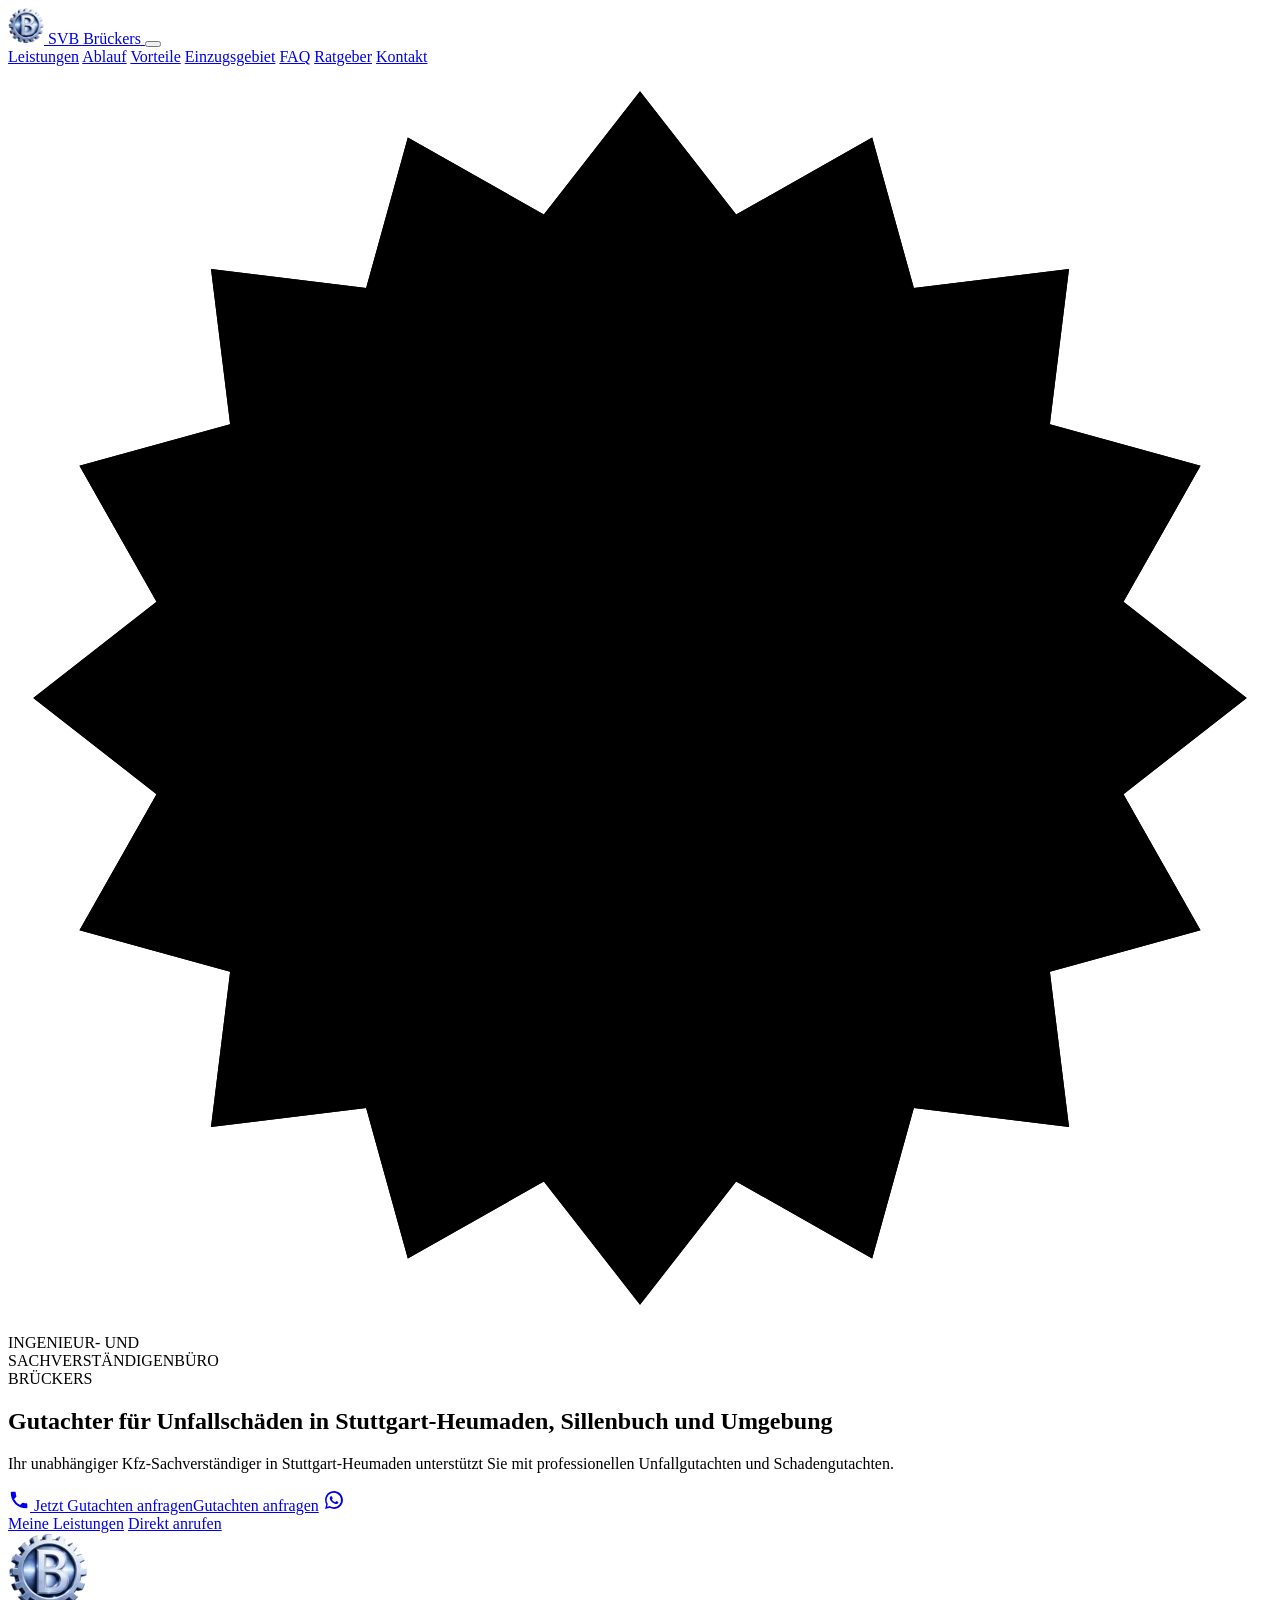
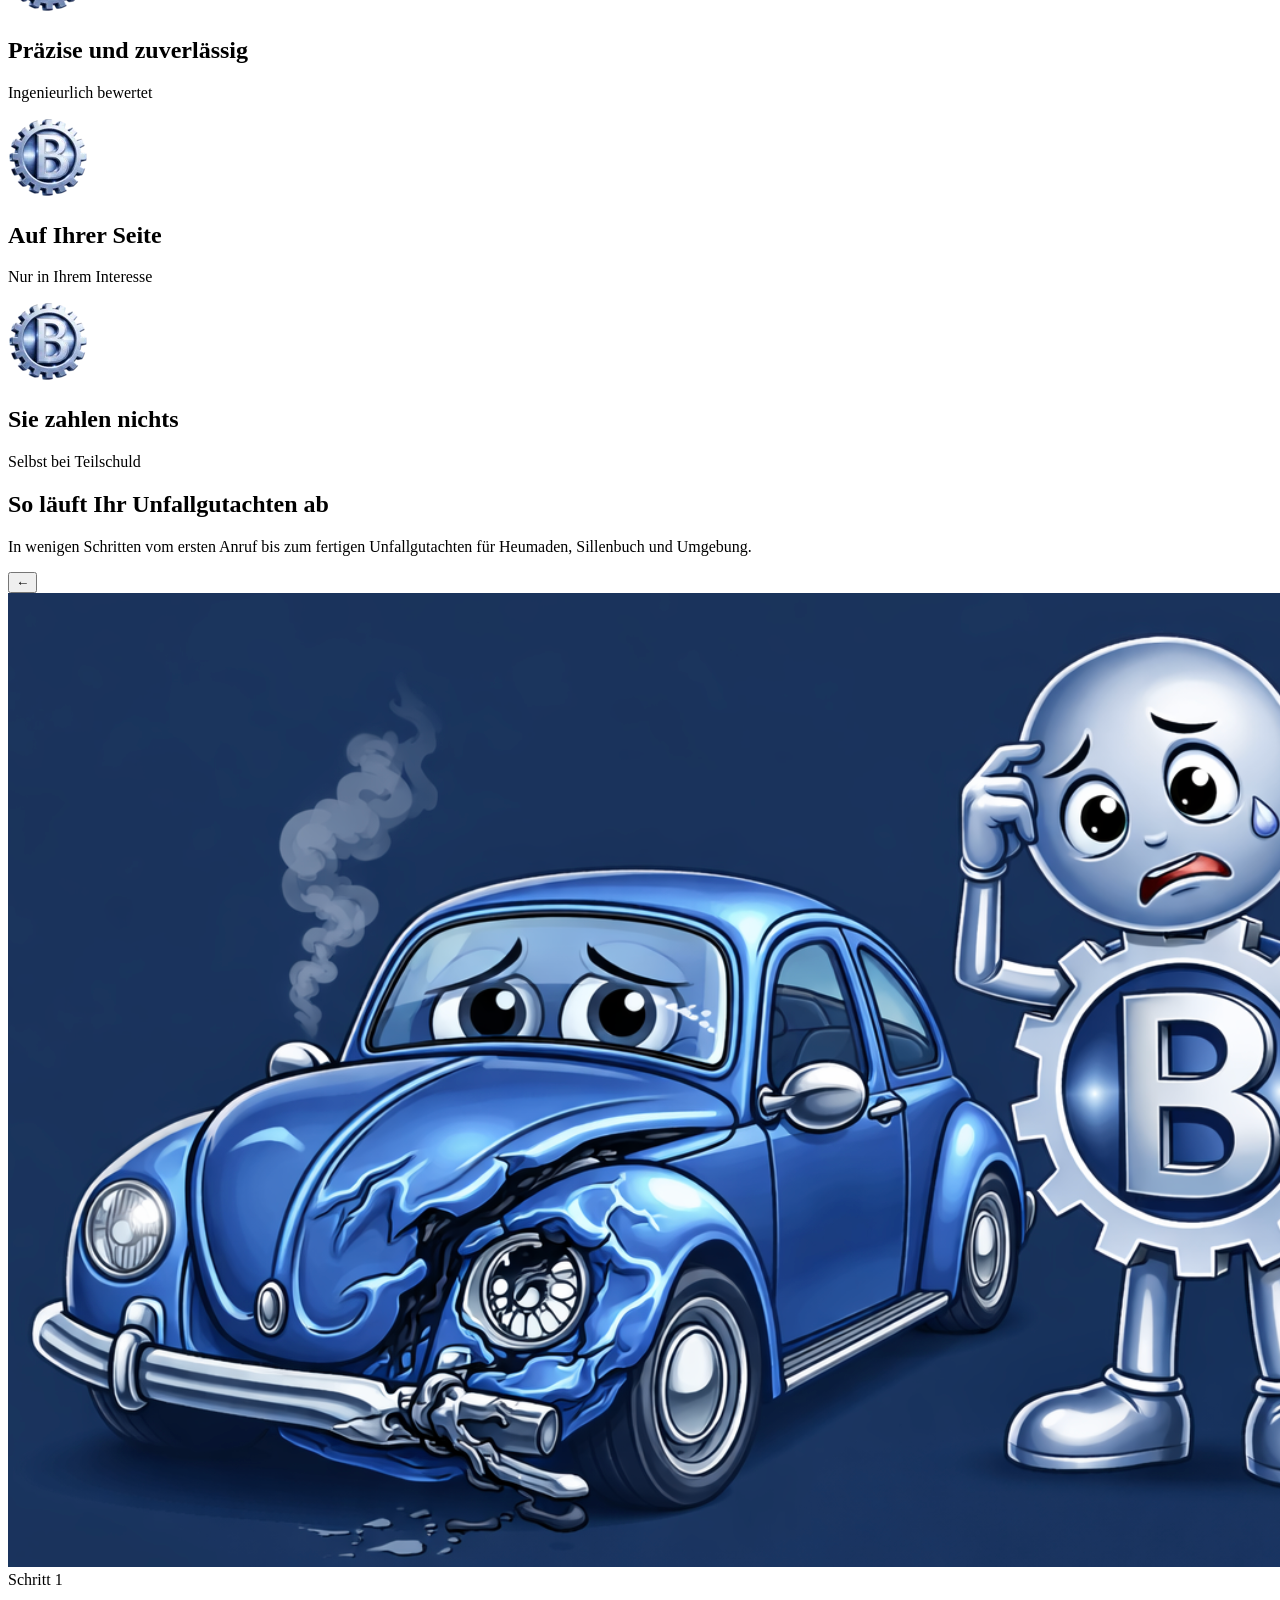
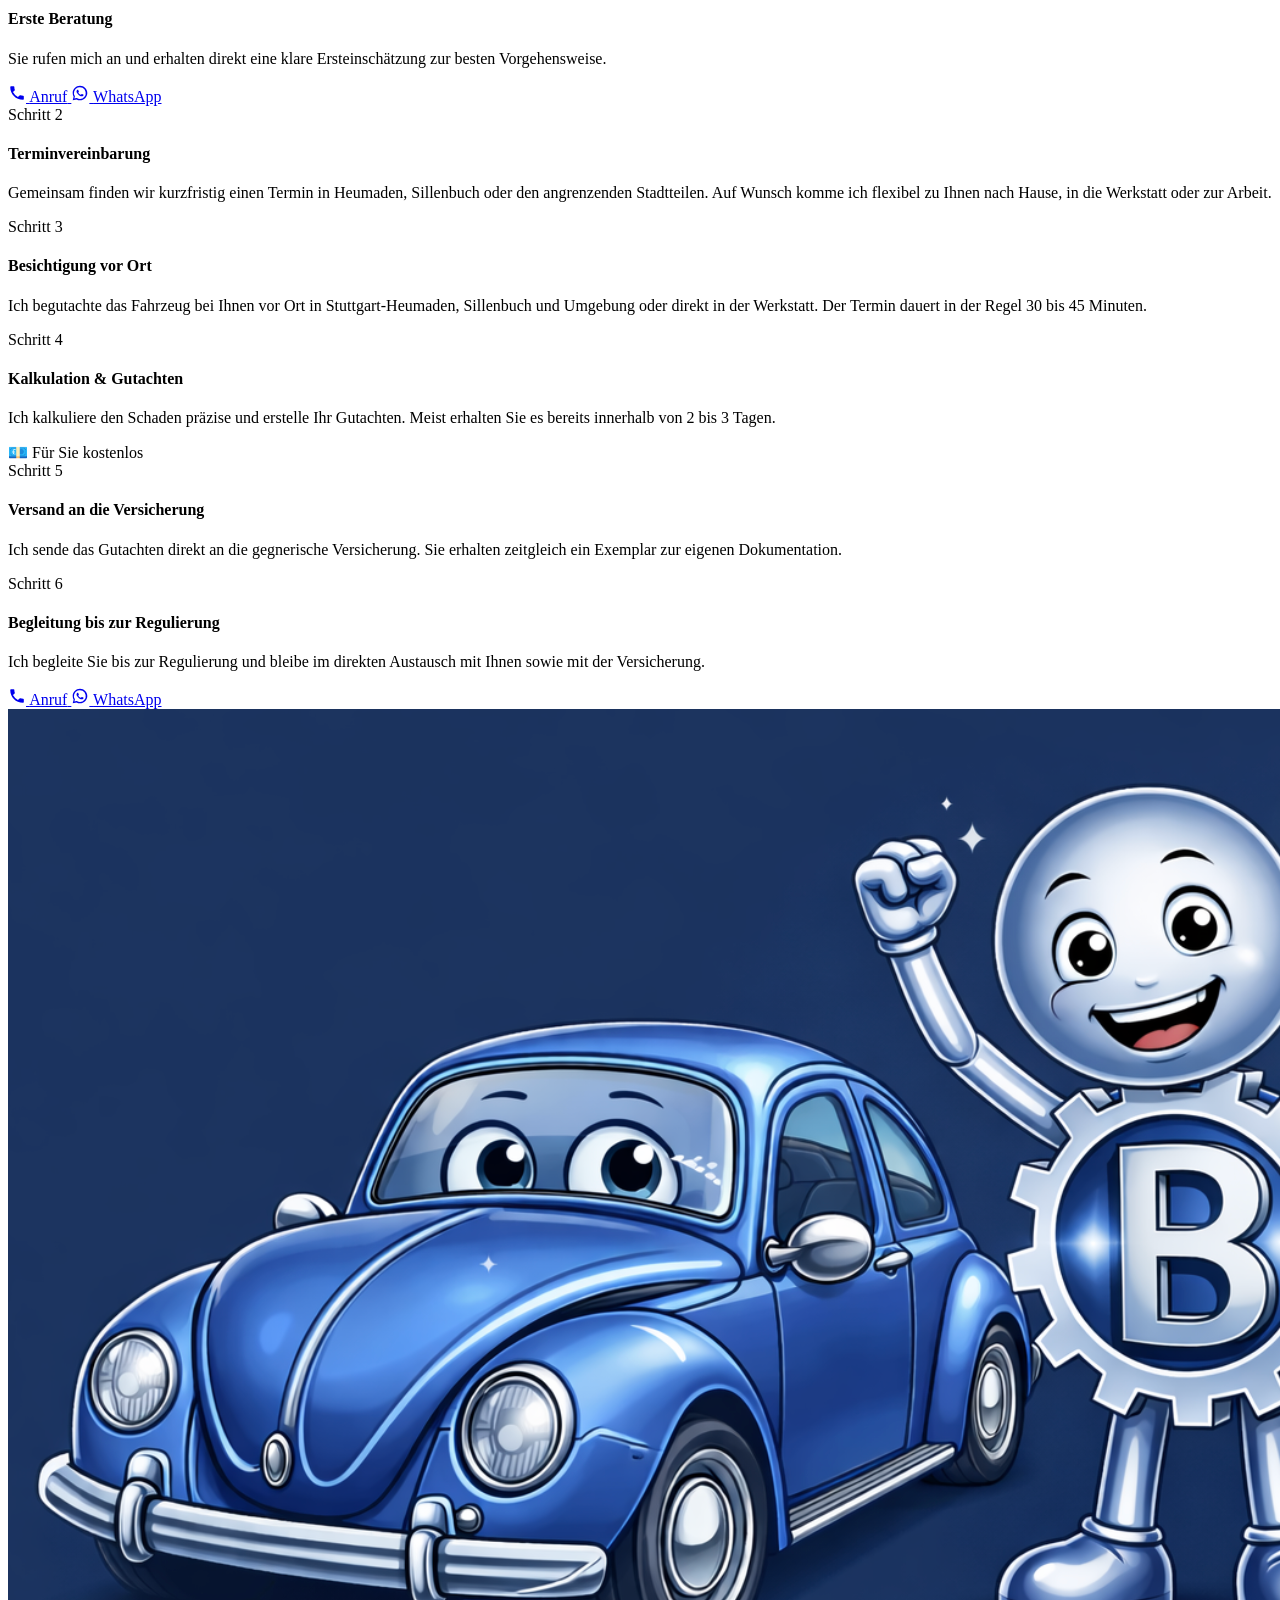
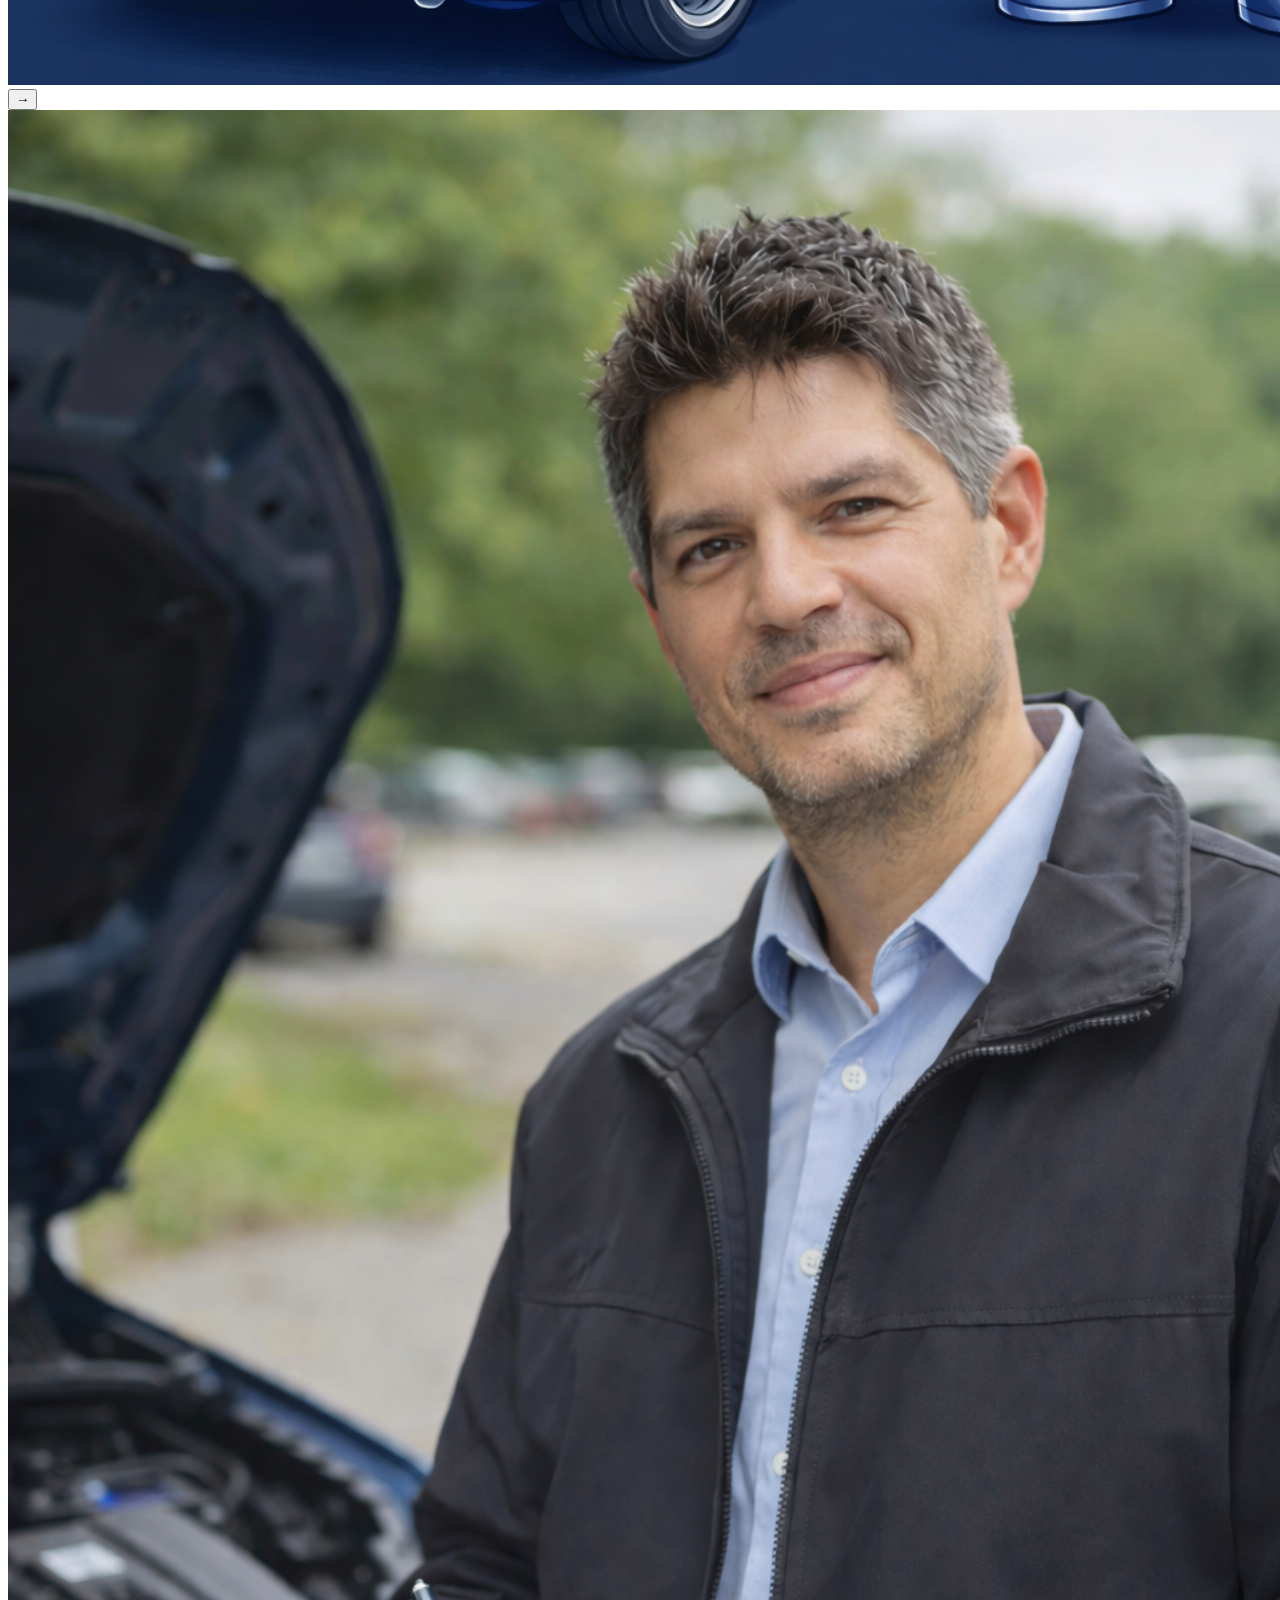
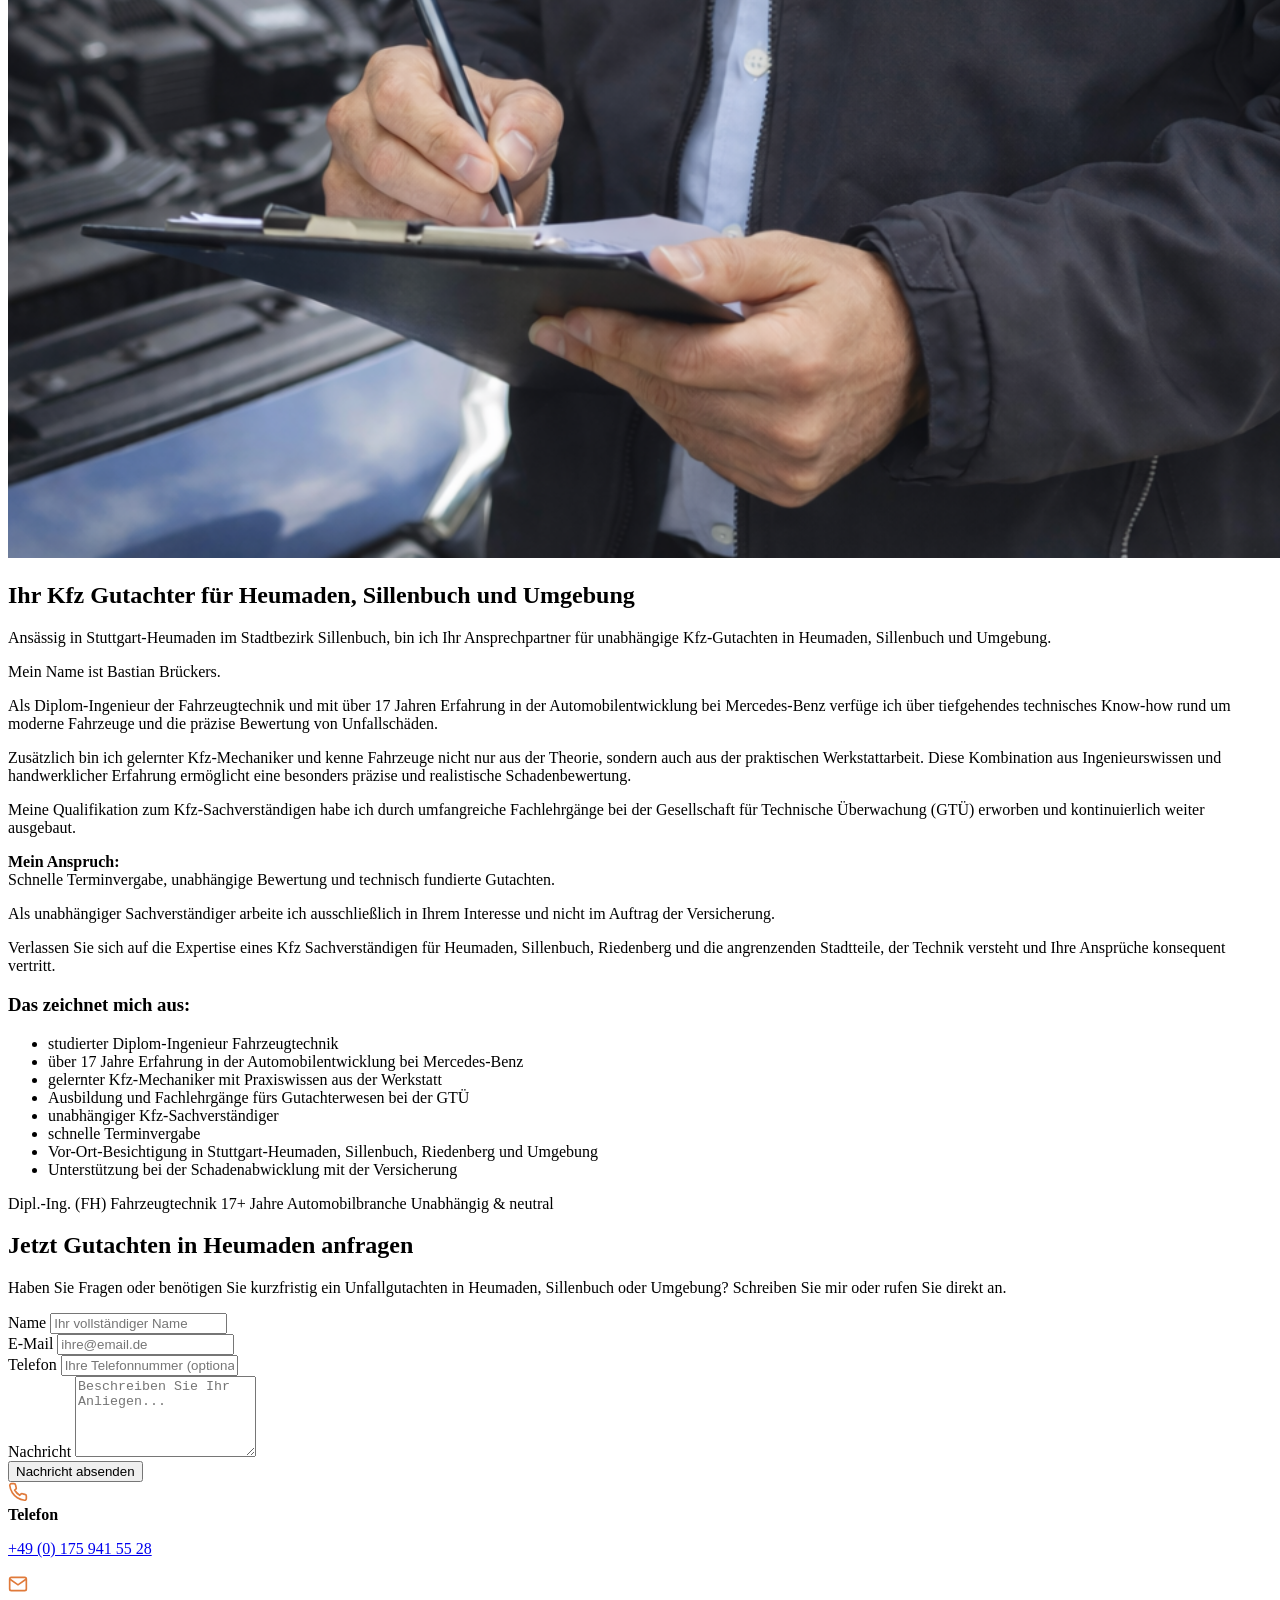
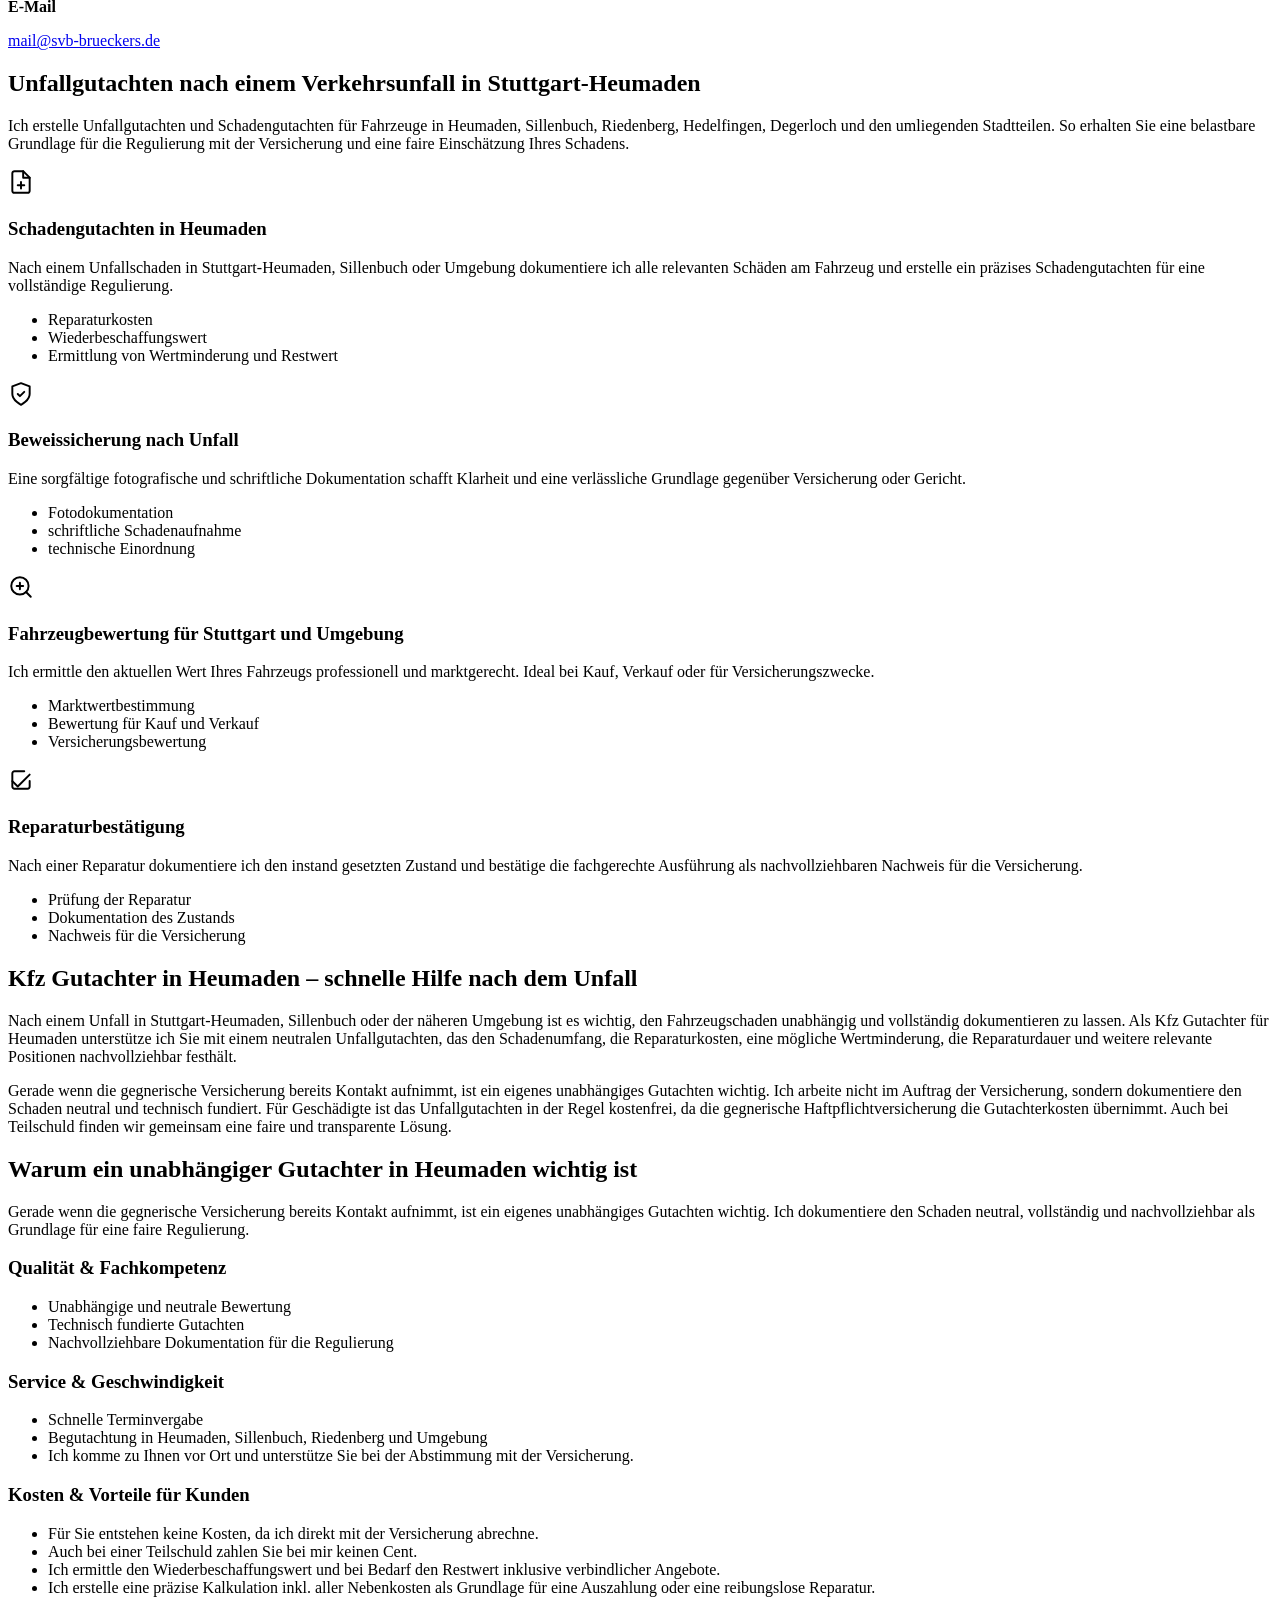
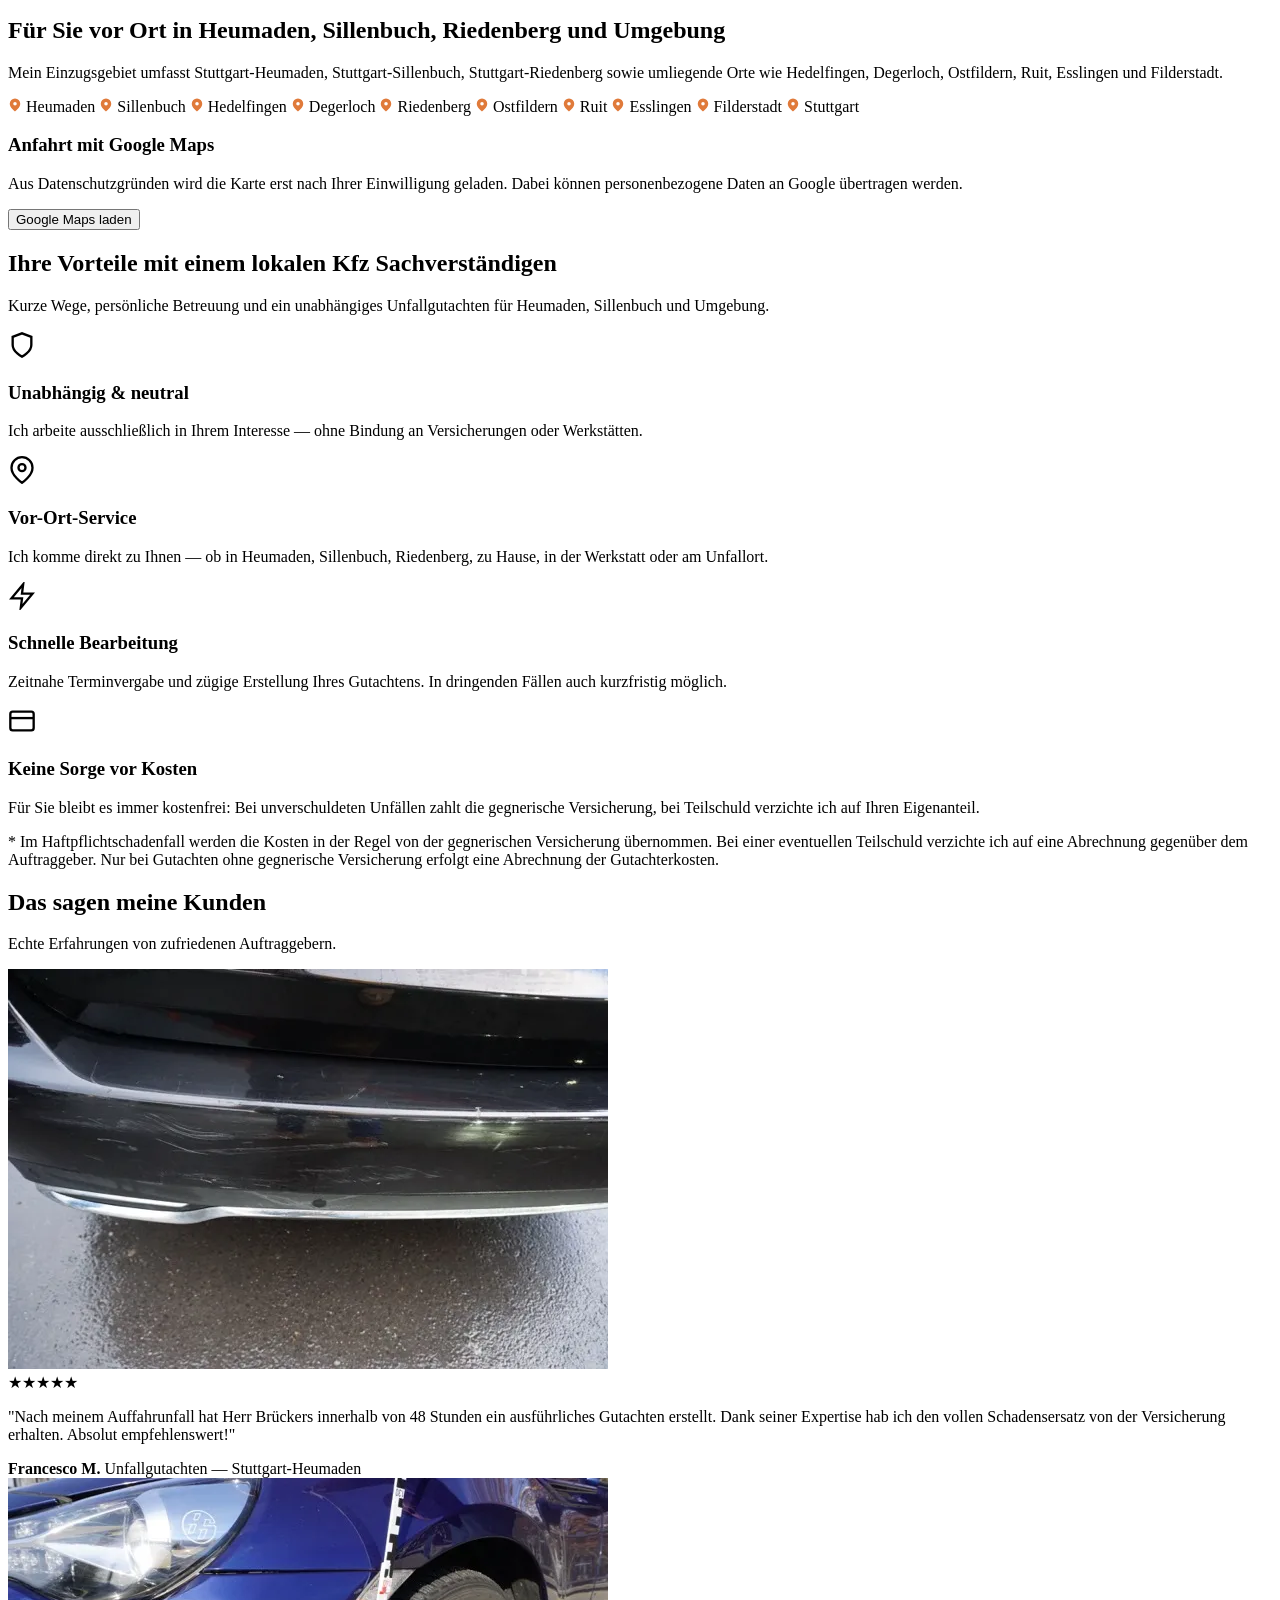
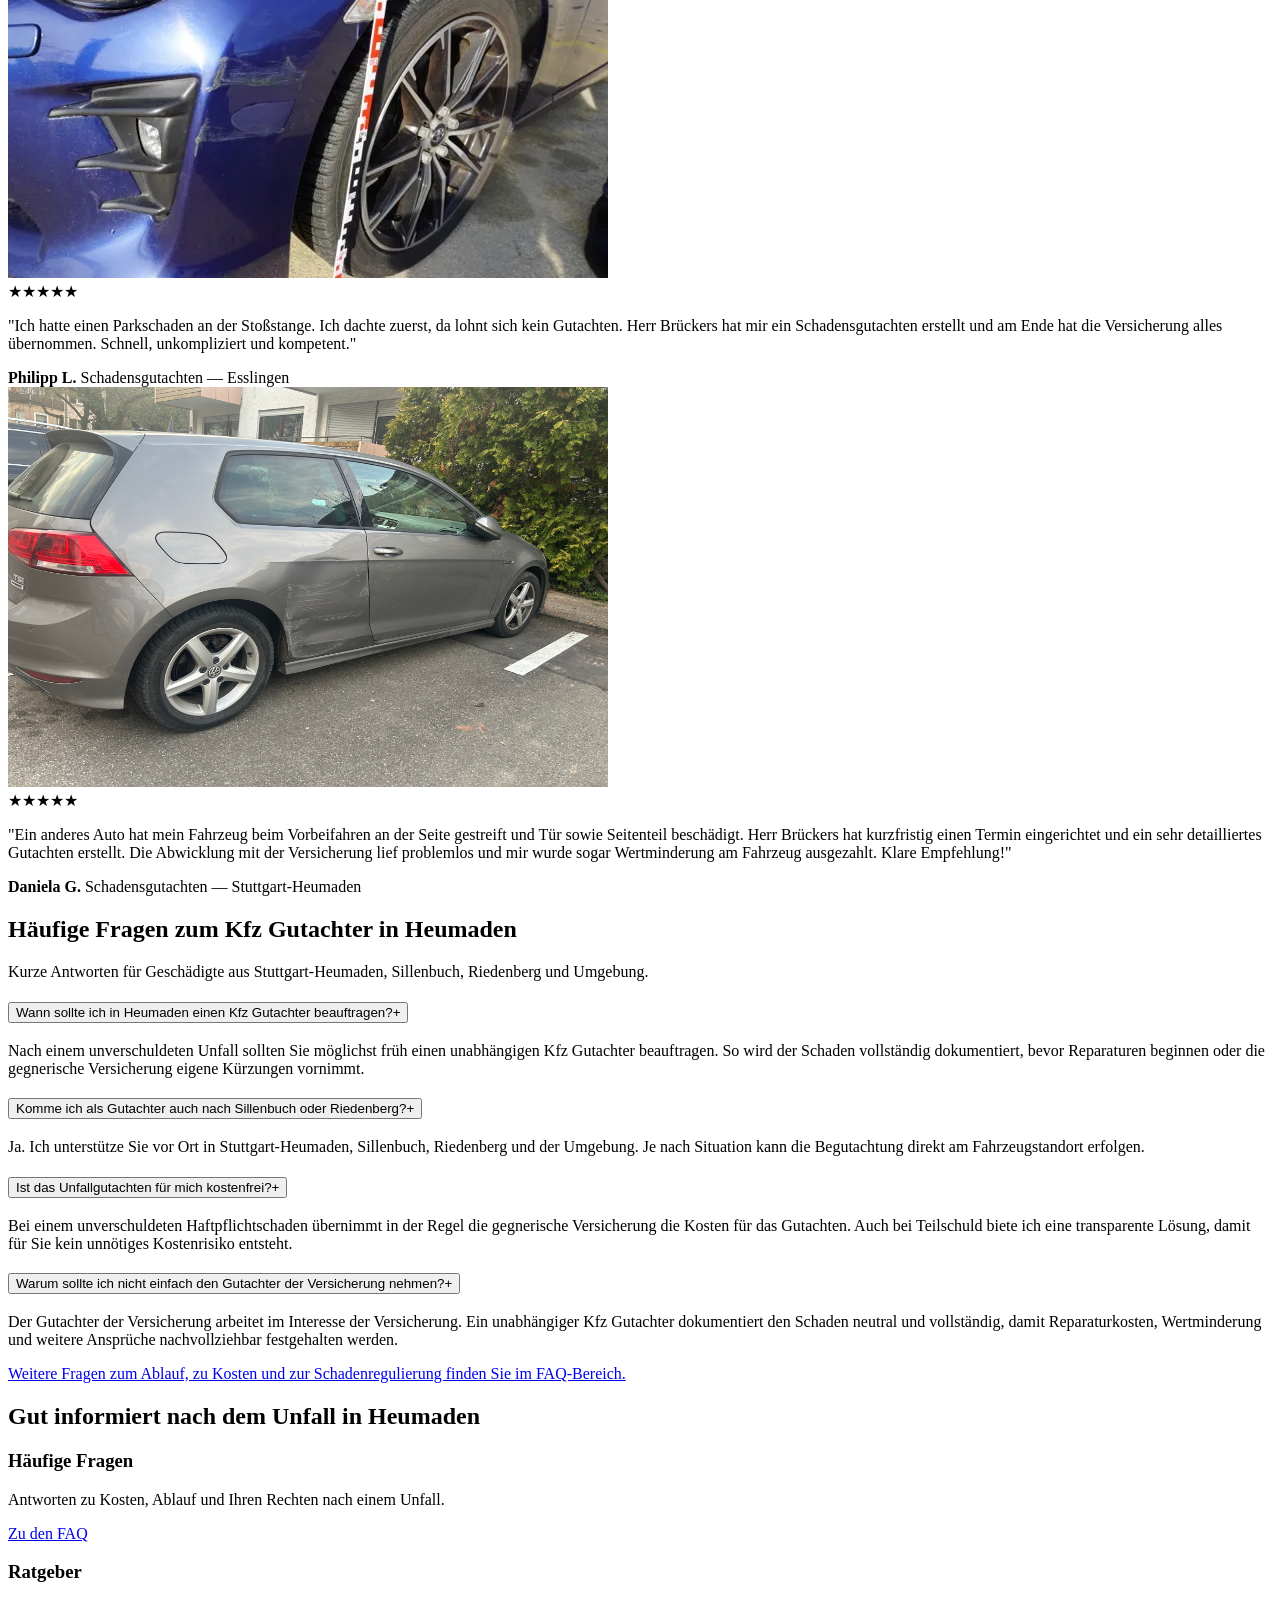
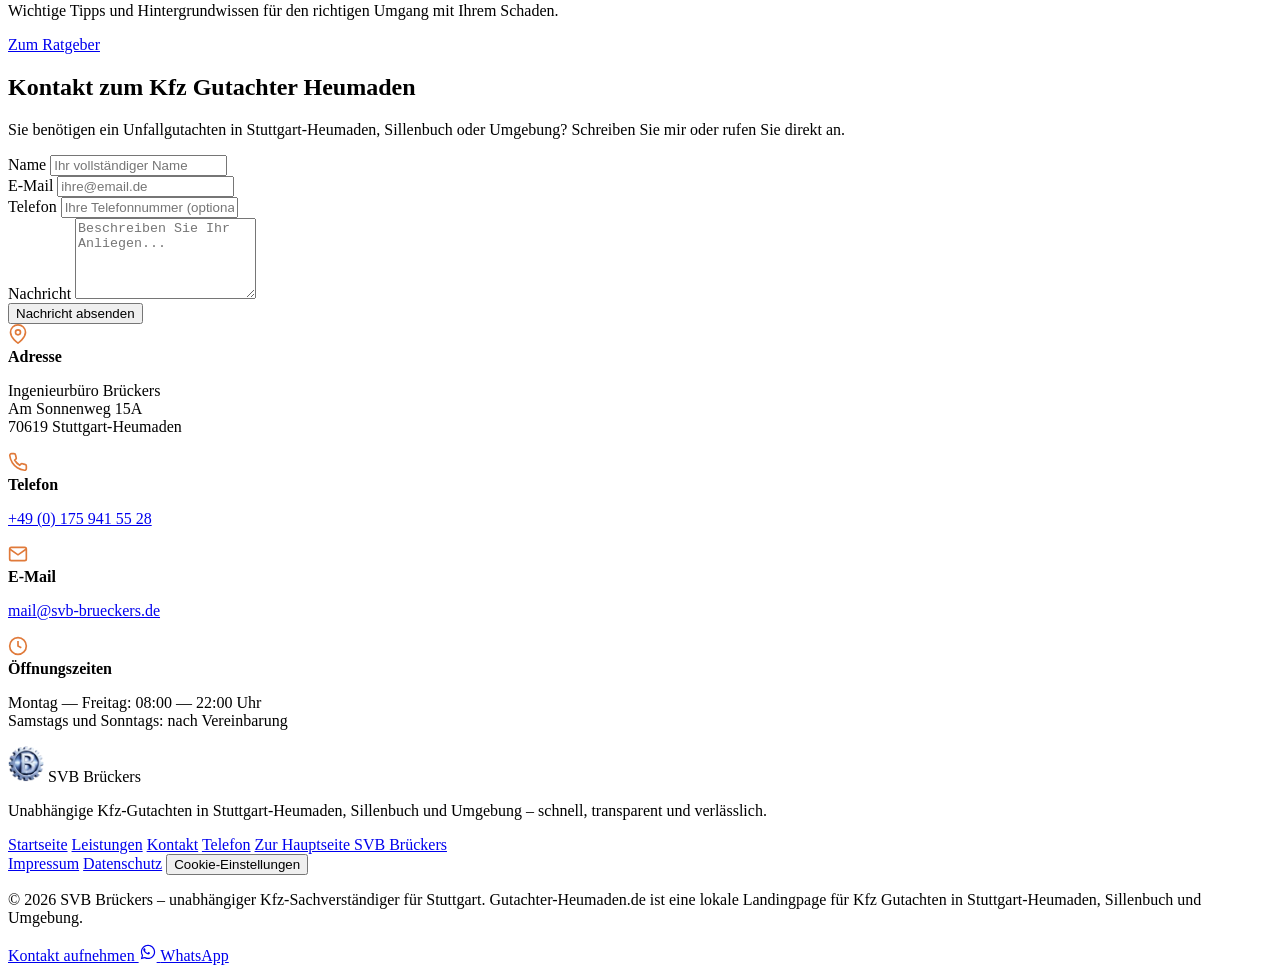
==== commit 6bd33924: "Update landing page for Heumaden" ====
--- a/index.html
+++ b/index.html
@@ -5,13 +5,13 @@
 <meta charset="UTF-8">
 <meta name="viewport" content="width=device-width, initial-scale=1.0">
 
-<title>Kfz Gutachter Sillenbuch &amp; Heumaden | Unfallgutachten Stuttgart</title>
-
-<meta name="description" content="Unabhängiger Kfz Gutachter für Stuttgart-Sillenbuch und Heumaden. Unfallgutachten, Schadengutachten und Fahrzeugbewertung – schnell, neutral und für Geschädigte in der Regel kostenfrei.">
+<title>Kfz Gutachter Heumaden | Unfallgutachten &amp; Schadengutachten</title>
+
+<meta name="description" content="Unabhängiger Kfz Gutachter in Stuttgart-Heumaden, Sillenbuch und Umgebung. Unfallgutachten, Schadengutachten und Fahrzeugbewertung – schnell, neutral und zuverlässig.">
 
 <meta name="robots" content="index, follow">
 
-<link rel="canonical" href="https://gutachter-sillenbuch.de/">
+<link rel="canonical" href="https://gutachter-heumaden.de">
 
 <link rel="stylesheet" href="css/style.css">
 
@@ -19,11 +19,11 @@
 
 
 <!-- Open Graph (für Google, WhatsApp, LinkedIn Vorschau) -->
-<meta property="og:title" content="Kfz Gutachter Sillenbuch & Heumaden – SVB Brückers">
-<meta property="og:description" content="Unabhängiger Kfz Gutachter für Stuttgart-Sillenbuch und Heumaden. Unfallgutachten, Schadengutachten und Fahrzeugbewertung – schnell, neutral und persönlich vor Ort.">
-<meta property="og:url" content="https://gutachter-sillenbuch.de/">
+<meta property="og:title" content="Kfz Gutachter Heumaden – Unfallgutachten & Schadengutachten">
+<meta property="og:description" content="Unabhängiger Kfz-Sachverständiger für Stuttgart-Heumaden, Sillenbuch und Umgebung. Unfallgutachten, Schadengutachten und Fahrzeugbewertung.">
+<meta property="og:url" content="https://gutachter-heumaden.de">
 <meta property="og:type" content="website">
-<meta property="og:image" content="https://gutachter-sillenbuch.de/images/og-image.svg">
+<meta property="og:image" content="https://gutachter-heumaden.de/images/bastian-brueckers-portrait.webp">
 
 
 <!-- Local Business Schema für Google -->
@@ -31,9 +31,9 @@
 {
   "@context": "https://schema.org",
   "@type": "ProfessionalService",
-  "name": "Gutachter-Sillenbuch.de – lokale Landingpage von SVB Brückers",
+  "name": "Gutachter Heumaden – Ingenieurbüro Brückers",
   "legalName": "Ingenieurbüro Brückers – KFZ Sachverständiger",
-  "url": "https://gutachter-sillenbuch.de/",
+  "url": "https://gutachter-heumaden.de",
   "telephone": "+491759415528",
   "email": "mail@svb-brueckers.de",
   "address": {
@@ -44,20 +44,19 @@
     "addressCountry": "DE"
   },
   "areaServed": [
-    { "@type": "Place", "name": "Stuttgart-Sillenbuch" },
     { "@type": "Place", "name": "Heumaden" },
+    { "@type": "Place", "name": "Sillenbuch" },
     { "@type": "Place", "name": "Riedenberg" },
     { "@type": "Place", "name": "Hedelfingen" },
     { "@type": "Place", "name": "Degerloch" },
     { "@type": "Place", "name": "Ostfildern" },
-    { "@type": "Place", "name": "Ruit" },
-    { "@type": "Place", "name": "Stuttgart-Ost" },
-    { "@type": "Place", "name": "Wangen" }
+    { "@type": "Place", "name": "Esslingen" },
+    { "@type": "Place", "name": "Stuttgart" }
   ],
   "sameAs": [
     "https://svb-brueckers.de/"
   ],
-  "description": "Lokale Landingpage von SVB Brückers für unabhängige Kfz Gutachten nach Unfällen in Stuttgart-Sillenbuch, Heumaden, Riedenberg und Umgebung.",
+  "description": "Unabhängiger Kfz Gutachter in Stuttgart-Heumaden, Sillenbuch und Umgebung. Ich erstelle Unfallgutachten, Schadengutachten und Fahrzeugbewertungen in Stuttgart und Umgebung.",
   "openingHoursSpecification": [
     {
       "@type": "OpeningHoursSpecification",
@@ -82,7 +81,7 @@
   "mainEntity": [
     {
       "@type": "Question",
-      "name": "Wann sollte ich in Sillenbuch einen Kfz Gutachter beauftragen?",
+      "name": "Wann sollte ich in Heumaden einen Kfz Gutachter beauftragen?",
       "acceptedAnswer": {
         "@type": "Answer",
         "text": "Nach einem unverschuldeten Unfall sollten Sie möglichst früh einen unabhängigen Kfz Gutachter beauftragen. So wird der Schaden vollständig dokumentiert, bevor Reparaturen beginnen oder die gegnerische Versicherung eigene Kürzungen vornimmt."
@@ -90,10 +89,10 @@
     },
     {
       "@type": "Question",
-      "name": "Komme ich als Gutachter auch nach Heumaden oder Riedenberg?",
+      "name": "Komme ich als Gutachter auch nach Sillenbuch oder Riedenberg?",
       "acceptedAnswer": {
         "@type": "Answer",
-        "text": "Ja. Ich unterstütze Sie vor Ort in Stuttgart-Sillenbuch, Heumaden, Riedenberg und der Umgebung. Je nach Situation kann die Begutachtung direkt am Fahrzeugstandort erfolgen."
+        "text": "Ja. Ich unterstütze Sie vor Ort in Stuttgart-Heumaden, Sillenbuch, Riedenberg und der Umgebung. Je nach Situation kann die Begutachtung direkt am Fahrzeugstandort erfolgen."
       }
     },
     {
@@ -200,8 +199,8 @@
     </div>
     <div class="container hero-content">
       <span class="hero-badge">INGENIEUR- UND <br>SACHVERSTÄNDIGENBÜRO <br>BRÜCKERS</span>
-      <h1>Gutachter für Unfallschäden in Stuttgart Sillenbuch &amp; Heumaden</h1>
-      <p class="hero-sub">Ich unterstütze Sie nach einem Unfall mit einem unabhängigen Kfz Gutachten – persönlich, neutral und direkt vor Ort in Sillenbuch, Heumaden und Umgebung. Gutachter-Sillenbuch.de ist die lokale Landingpage von SVB Brückers.</p>
+      <h1>Gutachter für Unfallschäden in Stuttgart-Heumaden, Sillenbuch und Umgebung</h1>
+      <p class="hero-sub">Ihr unabhängiger Kfz-Sachverständiger in Stuttgart-Heumaden unterstützt Sie mit professionellen Unfallgutachten und Schadengutachten.</p>
       <div class="hero-buttons hero-cta-wrapper">
         <div class="hero-primary-group">
           <a href="tel:+491759415528" class="btn btn-primary hero-icon-cta hero-icon-cta-phone hero-cta-phone hero-mobile-only" aria-label="Jetzt anrufen">
@@ -210,7 +209,7 @@
             </svg>
           </a>
           <a href="#kontakt" class="btn btn-primary hero-main-cta hero-btn-primary"><span class="hero-main-cta-desktop">Jetzt Gutachten anfragen</span><span class="hero-main-cta-mobile">Gutachten anfragen</span></a>
-          <a href="https://wa.me/491608610203?text=Hallo%20Herr%20Br%C3%BCckers,%20ich%20ben%C3%B6tige%20ein%20Kfz%20Gutachten%20in%20Sillenbuch%20oder%20Heumaden.%20K%C3%B6nnen%20Sie%20mich%20bitte%20kontaktieren%3F" class="btn btn-primary hero-icon-cta hero-icon-cta-whatsapp hero-cta-whatsapp hero-mobile-only" aria-label="Kontakt per WhatsApp">
+          <a href="https://wa.me/491608610203?text=Hallo%20Herr%20Br%C3%BCckers,%20ich%20interessiere%20mich%20f%C3%BCr%20ein%20Gutachten%20%C3%BCber%20gutachter-heumaden.de.%20K%C3%B6nnen%20Sie%20mich%20bitte%20kontaktieren%3F" class="btn btn-primary hero-icon-cta hero-icon-cta-whatsapp hero-cta-whatsapp hero-mobile-only" aria-label="Kontakt per WhatsApp">
             <svg width="22" height="22" viewBox="0 0 32 32" aria-hidden="true" focusable="false">
               <path d="M16 3C8.82 3 3 8.82 3 16c0 2.28.59 4.51 1.7 6.47L3 29l6.75-1.64A12.9 12.9 0 0 0 16 29c7.18 0 13-5.82 13-13S23.18 3 16 3zm0 23.6c-1.98 0-3.92-.52-5.62-1.5l-.4-.23-4 .97.99-3.9-.26-.41a10.5 10.5 0 1 1 9.3 5.07zm5.76-7.9c-.31-.16-1.85-.91-2.13-1.01-.29-.11-.49-.16-.7.16-.21.31-.8 1.01-.98 1.22-.18.21-.36.24-.67.08-.31-.16-1.31-.48-2.49-1.52-.92-.82-1.54-1.83-1.72-2.14-.18-.31-.02-.48.14-.64.14-.14.31-.36.47-.54.16-.18.21-.31.31-.52.1-.21.05-.39-.03-.54-.08-.16-.7-1.69-.96-2.32-.25-.61-.5-.53-.7-.54h-.6c-.21 0-.54.08-.82.39-.28.31-1.08 1.06-1.08 2.58s1.11 2.98 1.26 3.19c.16.21 2.17 3.3 5.25 4.63.73.31 1.31.49 1.75.62.73.23 1.39.2 1.91.12.58-.09 1.85-.76 2.11-1.49.26-.74.26-1.37.18-1.5-.08-.13-.29-.2-.6-.36z" fill="currentColor"></path>
             </svg>
@@ -257,10 +256,10 @@
 
   <section class="section" aria-label="Ablauf der Schadenregulierung">
     <div class="container">
-      <section class="process-section" id="ablauf" aria-label="Ablauf des Unfallgutachtens in Sillenbuch und Heumaden">
+      <section class="process-section" id="ablauf" aria-label="Ablauf des Unfallgutachtens in Heumaden, Sillenbuch und Umgebung">
         <div class="process-section-header">
           <h2 class="process-title">So läuft Ihr Unfallgutachten ab</h2>
-          <p class="process-intro">In wenigen Schritten vom ersten Anruf bis zum fertigen Unfallgutachten für Sillenbuch, Heumaden und Umgebung.</p>
+          <p class="process-intro">In wenigen Schritten vom ersten Anruf bis zum fertigen Unfallgutachten für Heumaden, Sillenbuch und Umgebung.</p>
         </div>
         <div class="process-slider-wrap" data-process-slider>
           <button class="process-nav process-nav-prev" type="button" aria-label="Vorheriger Schritt" data-process-prev>
@@ -283,7 +282,7 @@
                   </svg>
                   <span>Anruf</span>
                 </a>
-                <a href="https://wa.me/491608610203?text=Hallo%20Herr%20Br%C3%BCckers,%20ich%20ben%C3%B6tige%20ein%20Kfz%20Gutachten%20in%20Sillenbuch%20oder%20Heumaden.%20K%C3%B6nnen%20Sie%20mich%20bitte%20kontaktieren%3F" class="process-card-cta process-card-cta-whatsapp" aria-label="Kontakt per WhatsApp">
+                <a href="https://wa.me/491608610203?text=Hallo%20Herr%20Br%C3%BCckers,%20ich%20interessiere%20mich%20f%C3%BCr%20ein%20Gutachten%20%C3%BCber%20gutachter-heumaden.de.%20K%C3%B6nnen%20Sie%20mich%20bitte%20kontaktieren%3F" class="process-card-cta process-card-cta-whatsapp" aria-label="Kontakt per WhatsApp">
                   <svg width="18" height="18" viewBox="0 0 32 32" aria-hidden="true" focusable="false">
                     <path d="M16 3C8.82 3 3 8.82 3 16c0 2.28.59 4.51 1.7 6.47L3 29l6.75-1.64A12.9 12.9 0 0 0 16 29c7.18 0 13-5.82 13-13S23.18 3 16 3zm0 23.6c-1.98 0-3.92-.52-5.62-1.5l-.4-.23-4 .97.99-3.9-.26-.41a10.5 10.5 0 1 1 9.3 5.07zm5.76-7.9c-.31-.16-1.85-.91-2.13-1.01-.29-.11-.49-.16-.7.16-.21.31-.8 1.01-.98 1.22-.18.21-.36.24-.67.08-.31-.16-1.31-.48-2.49-1.52-.92-.82-1.54-1.83-1.72-2.14-.18-.31-.02-.48.14-.64.14-.14.31-.36.47-.54.16-.18.21-.31.31-.52.1-.21.05-.39-.03-.54-.08-.16-.7-1.69-.96-2.32-.25-.61-.5-.53-.7-.54h-.6c-.21 0-.54.08-.82.39-.28.31-1.08 1.06-1.08 2.58s1.11 2.98 1.26 3.19c.16.21 2.17 3.3 5.25 4.63.73.31 1.31.49 1.75.62.73.23 1.39.2 1.91.12.58-.09 1.85-.76 2.11-1.49.26-.74.26-1.37.18-1.5-.08-.13-.29-.2-.6-.36z" fill="currentColor"></path>
                   </svg>
@@ -294,12 +293,12 @@
             <article class="process-card" data-process-card>
               <span class="process-step-badge">Schritt 2</span>
               <h4 class="process-card-title">Terminvereinbarung</h4>
-              <p class="process-card-text">Gemeinsam finden wir kurzfristig einen Termin in Sillenbuch, Heumaden oder den angrenzenden Stadtteilen. Auf Wunsch komme ich flexibel zu Ihnen nach Hause, in die Werkstatt oder zur Arbeit.</p>
+              <p class="process-card-text">Gemeinsam finden wir kurzfristig einen Termin in Heumaden, Sillenbuch oder den angrenzenden Stadtteilen. Auf Wunsch komme ich flexibel zu Ihnen nach Hause, in die Werkstatt oder zur Arbeit.</p>
             </article>
             <article class="process-card" data-process-card>
               <span class="process-step-badge">Schritt 3</span>
               <h4 class="process-card-title">Besichtigung vor Ort</h4>
-              <p class="process-card-text">Ich begutachte das Fahrzeug bei Ihnen vor Ort in Stuttgart-Sillenbuch und Umgebung oder direkt in der Werkstatt. Der Termin dauert in der Regel 30 bis 45 Minuten.</p>
+              <p class="process-card-text">Ich begutachte das Fahrzeug bei Ihnen vor Ort in Stuttgart-Heumaden, Sillenbuch und Umgebung oder direkt in der Werkstatt. Der Termin dauert in der Regel 30 bis 45 Minuten.</p>
             </article>
             <article class="process-card" data-process-card>
               <span class="process-step-badge">Schritt 4</span>
@@ -325,7 +324,7 @@
                   </svg>
                   <span>Anruf</span>
                 </a>
-                <a href="https://wa.me/491608610203?text=Hallo%20Herr%20Br%C3%BCckers,%20ich%20ben%C3%B6tige%20ein%20Kfz%20Gutachten%20in%20Sillenbuch%20oder%20Heumaden.%20K%C3%B6nnen%20Sie%20mich%20bitte%20kontaktieren%3F" class="process-card-cta process-card-cta-whatsapp" aria-label="Kontakt per WhatsApp">
+                <a href="https://wa.me/491608610203?text=Hallo%20Herr%20Br%C3%BCckers,%20ich%20interessiere%20mich%20f%C3%BCr%20ein%20Gutachten%20%C3%BCber%20gutachter-heumaden.de.%20K%C3%B6nnen%20Sie%20mich%20bitte%20kontaktieren%3F" class="process-card-cta process-card-cta-whatsapp" aria-label="Kontakt per WhatsApp">
                   <svg width="18" height="18" viewBox="0 0 32 32" aria-hidden="true" focusable="false">
                     <path d="M16 3C8.82 3 3 8.82 3 16c0 2.28.59 4.51 1.7 6.47L3 29l6.75-1.64A12.9 12.9 0 0 0 16 29c7.18 0 13-5.82 13-13S23.18 3 16 3zm0 23.6c-1.98 0-3.92-.52-5.62-1.5l-.4-.23-4 .97.99-3.9-.26-.41a10.5 10.5 0 1 1 9.3 5.07zm5.76-7.9c-.31-.16-1.85-.91-2.13-1.01-.29-.11-.49-.16-.7.16-.21.31-.8 1.01-.98 1.22-.18.21-.36.24-.67.08-.31-.16-1.31-.48-2.49-1.52-.92-.82-1.54-1.83-1.72-2.14-.18-.31-.02-.48.14-.64.14-.14.31-.36.47-.54.16-.18.21-.31.31-.52.1-.21.05-.39-.03-.54-.08-.16-.7-1.69-.96-2.32-.25-.61-.5-.53-.7-.54h-.6c-.21 0-.54.08-.82.39-.28.31-1.08 1.06-1.08 2.58s1.11 2.98 1.26 3.19c.16.21 2.17 3.3 5.25 4.63.73.31 1.31.49 1.75.62.73.23 1.39.2 1.91.12.58-.09 1.85-.76 2.11-1.49.26-.74.26-1.37.18-1.5-.08-.13-.29-.2-.6-.36z" fill="currentColor"></path>
                   </svg>
@@ -356,15 +355,15 @@
           <img src="images/Gutachter_Portrait.png" alt="Bastian Brückers, unabhängiger Kfz-Sachverständiger in Stuttgart-Heumaden" width="1365" height="2048" loading="lazy">
         </div>
         <div class="about-text">
-          <h2>Ihr Kfz Gutachter für Sillenbuch, Heumaden und Umgebung</h2>
-          <p class="about-location">Als lokaler Kfz Gutachter für Stuttgart-Sillenbuch und Heumaden unterstütze ich Sie nach einem Unfall mit einem neutralen und technisch fundierten Schadengutachten.</p>
+          <h2>Ihr Kfz Gutachter für Heumaden, Sillenbuch und Umgebung</h2>
+          <p class="about-location">Ansässig in Stuttgart-Heumaden im Stadtbezirk Sillenbuch, bin ich Ihr Ansprechpartner für unabhängige Kfz-Gutachten in Heumaden, Sillenbuch und Umgebung.</p>
           <p>Mein Name ist Bastian Brückers.</p>
           <p>Als Diplom-Ingenieur der Fahrzeugtechnik und mit über 17 Jahren Erfahrung in der Automobilentwicklung bei Mercedes-Benz verfüge ich über tiefgehendes technisches Know-how rund um moderne Fahrzeuge und die präzise Bewertung von Unfallschäden.</p>
           <p>Zusätzlich bin ich gelernter Kfz-Mechaniker und kenne Fahrzeuge nicht nur aus der Theorie, sondern auch aus der praktischen Werkstattarbeit. Diese Kombination aus Ingenieurswissen und handwerklicher Erfahrung ermöglicht eine besonders präzise und realistische Schadenbewertung.</p>
           <p>Meine Qualifikation zum Kfz-Sachverständigen habe ich durch umfangreiche Fachlehrgänge bei der Gesellschaft für Technische Überwachung (GTÜ) erworben und kontinuierlich weiter ausgebaut.</p>
           <p><strong>Mein Anspruch:</strong><br>Schnelle Terminvergabe, unabhängige Bewertung und technisch fundierte Gutachten.</p>
           <p>Als unabhängiger Sachverständiger arbeite ich ausschließlich in Ihrem Interesse und nicht im Auftrag der Versicherung.</p>
-          <p>Verlassen Sie sich auf die Expertise eines Kfz Sachverständigen für Sillenbuch, Heumaden, Riedenberg und die angrenzenden Stadtteile, der Technik versteht und Ihre Ansprüche konsequent vertritt.</p>
+          <p>Verlassen Sie sich auf die Expertise eines Kfz Sachverständigen für Heumaden, Sillenbuch, Riedenberg und die angrenzenden Stadtteile, der Technik versteht und Ihre Ansprüche konsequent vertritt.</p>
           <h3 class="about-trust-title">Das zeichnet mich aus:</h3>
           <ul class="about-trust-list">
             <li>studierter Diplom-Ingenieur Fahrzeugtechnik</li>
@@ -373,7 +372,7 @@
             <li>Ausbildung und Fachlehrgänge fürs Gutachterwesen bei der GTÜ</li>
             <li>unabhängiger Kfz-Sachverständiger</li>
             <li>schnelle Terminvergabe </li>
-            <li>Vor-Ort-Besichtigung in Stuttgart-Sillenbuch, Heumaden, Riedenberg und Umgebung</li>
+            <li>Vor-Ort-Besichtigung in Stuttgart-Heumaden, Sillenbuch, Riedenberg und Umgebung</li>
             <li>Unterstützung bei der Schadenabwicklung mit der Versicherung</li>
           </ul>
           <div class="about-badges">
@@ -389,8 +388,8 @@
   <!-- Kontakt (frühe Version) -->
   <section class="section section-alt" id="kontakt-formular">
     <div class="container">
-      <h2 class="section-title">Jetzt Gutachten in Sillenbuch anfragen</h2>
-      <p class="section-subtitle">Haben Sie Fragen oder benötigen Sie kurzfristig ein Unfallgutachten in Sillenbuch, Heumaden oder Umgebung? Schreiben Sie mir oder rufen Sie direkt an.</p>
+      <h2 class="section-title">Jetzt Gutachten in Heumaden anfragen</h2>
+      <p class="section-subtitle">Haben Sie Fragen oder benötigen Sie kurzfristig ein Unfallgutachten in Heumaden, Sillenbuch oder Umgebung? Schreiben Sie mir oder rufen Sie direkt an.</p>
       <div class="contact-grid">
         <form class="contact-form" action="https://formspree.io/f/xgonekrn" method="POST">
           <div class="form-group">
@@ -434,15 +433,15 @@
   <!-- Leistungen -->
   <section class="section" id="leistungen">
     <div class="container">
-      <h2 class="section-title">Unfallgutachten nach einem Verkehrsunfall in Stuttgart-Sillenbuch</h2>
-      <p class="section-subtitle">Ich erstelle Unfallgutachten und Schadengutachten für Fahrzeuge in Sillenbuch, Heumaden, Riedenberg, Hedelfingen, Degerloch und den umliegenden Stadtteilen. So erhalten Sie eine belastbare Grundlage für die Regulierung mit der Versicherung und eine faire Einschätzung Ihres Schadens.</p>
+      <h2 class="section-title">Unfallgutachten nach einem Verkehrsunfall in Stuttgart-Heumaden</h2>
+      <p class="section-subtitle">Ich erstelle Unfallgutachten und Schadengutachten für Fahrzeuge in Heumaden, Sillenbuch, Riedenberg, Hedelfingen, Degerloch und den umliegenden Stadtteilen. So erhalten Sie eine belastbare Grundlage für die Regulierung mit der Versicherung und eine faire Einschätzung Ihres Schadens.</p>
       <div class="grid grid-2 services-grid">
         <article class="card service-card">
           <div class="card-icon" aria-hidden="true">
             <svg width="26" height="26" viewBox="0 0 24 24" fill="none" stroke="currentColor" stroke-width="1.8" stroke-linecap="round" stroke-linejoin="round"><path d="M14 2H6a2 2 0 0 0-2 2v16a2 2 0 0 0 2 2h12a2 2 0 0 0 2-2V8z"></path><polyline points="14 2 14 8 20 8"></polyline><line x1="12" y1="18" x2="12" y2="12"></line><line x1="9" y1="15" x2="15" y2="15"></line></svg>
           </div>
-          <h3>Schadengutachten in Sillenbuch</h3>
-          <p>Nach einem Unfallschaden in Stuttgart-Sillenbuch, Heumaden oder Umgebung dokumentiere ich alle relevanten Schäden am Fahrzeug und erstelle ein präzises Schadengutachten für eine vollständige Regulierung.</p>
+          <h3>Schadengutachten in Heumaden</h3>
+          <p>Nach einem Unfallschaden in Stuttgart-Heumaden, Sillenbuch oder Umgebung dokumentiere ich alle relevanten Schäden am Fahrzeug und erstelle ein präzises Schadengutachten für eine vollständige Regulierung.</p>
           <ul class="service-points">
             <li>Reparaturkosten</li>
             <li>Wiederbeschaffungswert</li>
@@ -489,10 +488,10 @@
     </div>
   </section>
 
-  <section class="section section-alt" id="kfz-gutachter-sillenbuch">
-    <div class="container">
-      <h2 class="section-title">Kfz Gutachter in Sillenbuch – schnelle Hilfe nach dem Unfall</h2>
-      <p class="section-subtitle">Nach einem Unfall in Stuttgart-Sillenbuch, Heumaden oder der näheren Umgebung ist es wichtig, den Fahrzeugschaden unabhängig und vollständig dokumentieren zu lassen. Als Kfz Gutachter für Sillenbuch unterstütze ich Sie mit einem neutralen Unfallgutachten, das den Schadenumfang, die Reparaturkosten, eine mögliche Wertminderung, die Reparaturdauer und weitere relevante Positionen nachvollziehbar festhält.</p>
+  <section class="section section-alt" id="kfz-gutachter-heumaden">
+    <div class="container">
+      <h2 class="section-title">Kfz Gutachter in Heumaden – schnelle Hilfe nach dem Unfall</h2>
+      <p class="section-subtitle">Nach einem Unfall in Stuttgart-Heumaden, Sillenbuch oder der näheren Umgebung ist es wichtig, den Fahrzeugschaden unabhängig und vollständig dokumentieren zu lassen. Als Kfz Gutachter für Heumaden unterstütze ich Sie mit einem neutralen Unfallgutachten, das den Schadenumfang, die Reparaturkosten, eine mögliche Wertminderung, die Reparaturdauer und weitere relevante Positionen nachvollziehbar festhält.</p>
       <p class="section-subtitle">Gerade wenn die gegnerische Versicherung bereits Kontakt aufnimmt, ist ein eigenes unabhängiges Gutachten wichtig. Ich arbeite nicht im Auftrag der Versicherung, sondern dokumentiere den Schaden neutral und technisch fundiert. Für Geschädigte ist das Unfallgutachten in der Regel kostenfrei, da die gegnerische Haftpflichtversicherung die Gutachterkosten übernimmt. Auch bei Teilschuld finden wir gemeinsam eine faire und transparente Lösung.</p>
     </div>
   </section>
@@ -500,7 +499,7 @@
   <section class="section" id="ihre-vorteile">
     <div class="container">
       <div class="services-trust-block" aria-label="Ihre Vorteile bei meinen Leistungen">
-        <h2 class="section-title services-trust-title">Warum ein unabhängiger Gutachter in Sillenbuch wichtig ist</h2>
+        <h2 class="section-title services-trust-title">Warum ein unabhängiger Gutachter in Heumaden wichtig ist</h2>
         <p class="services-trust-intro">Gerade wenn die gegnerische Versicherung bereits Kontakt aufnimmt, ist ein eigenes unabhängiges Gutachten wichtig. Ich dokumentiere den Schaden neutral, vollständig und nachvollziehbar als Grundlage für eine faire Regulierung.</p>
         <div class="services-trust-columns">
           <div class="services-trust-group" aria-label="Qualität und Fachkompetenz">
@@ -515,7 +514,7 @@
             <h3>Service &amp; Geschwindigkeit</h3>
             <ul class="services-trust-list">
               <li>Schnelle Terminvergabe</li>
-              <li>Begutachtung in Sillenbuch, Heumaden, Riedenberg und Umgebung</li>
+              <li>Begutachtung in Heumaden, Sillenbuch, Riedenberg und Umgebung</li>
               <li>Ich komme zu Ihnen vor Ort und unterstütze Sie bei der Abstimmung mit der Versicherung.</li>
             </ul>
           </div>
@@ -536,18 +535,19 @@
   <!-- Einzugsgebiet -->
   <section class="section" id="einzugsgebiet">
     <div class="container">
-      <h2 class="section-title">Für Sie vor Ort in Sillenbuch, Heumaden, Riedenberg und Umgebung</h2>
-      <p class="section-subtitle">Ich bin vor allem in Stuttgart-Sillenbuch, Heumaden, Riedenberg und den angrenzenden Stadtteilen für Sie da. Auch in Hedelfingen, Degerloch, Wangen, Stuttgart-Ost, Ostfildern und Ruit unterstütze ich Sie kurzfristig bei der Erstellung eines Unfallgutachtens.</p>
+      <h2 class="section-title">Für Sie vor Ort in Heumaden, Sillenbuch, Riedenberg und Umgebung</h2>
+      <p class="section-subtitle">Mein Einzugsgebiet umfasst Stuttgart-Heumaden, Stuttgart-Sillenbuch, Stuttgart-Riedenberg sowie umliegende Orte wie Hedelfingen, Degerloch, Ostfildern, Ruit, Esslingen und Filderstadt.</p>
       <div class="tags">
-        <span class="tag"><svg width="14" height="14" viewBox="0 0 24 24" fill="#E07A3A" stroke="none"><path d="M21 10c0 7-9 13-9 13s-9-6-9-13a9 9 0 0 1 18 0z"></path><circle cx="12" cy="10" r="3" fill="white"></circle></svg> Stuttgart-Sillenbuch</span>
         <span class="tag"><svg width="14" height="14" viewBox="0 0 24 24" fill="#E07A3A" stroke="none"><path d="M21 10c0 7-9 13-9 13s-9-6-9-13a9 9 0 0 1 18 0z"></path><circle cx="12" cy="10" r="3" fill="white"></circle></svg> Heumaden</span>
+        <span class="tag"><svg width="14" height="14" viewBox="0 0 24 24" fill="#E07A3A" stroke="none"><path d="M21 10c0 7-9 13-9 13s-9-6-9-13a9 9 0 0 1 18 0z"></path><circle cx="12" cy="10" r="3" fill="white"></circle></svg> Sillenbuch</span>
         <span class="tag"><svg width="14" height="14" viewBox="0 0 24 24" fill="#E07A3A" stroke="none"><path d="M21 10c0 7-9 13-9 13s-9-6-9-13a9 9 0 0 1 18 0z"></path><circle cx="12" cy="10" r="3" fill="white"></circle></svg> Hedelfingen</span>
         <span class="tag"><svg width="14" height="14" viewBox="0 0 24 24" fill="#E07A3A" stroke="none"><path d="M21 10c0 7-9 13-9 13s-9-6-9-13a9 9 0 0 1 18 0z"></path><circle cx="12" cy="10" r="3" fill="white"></circle></svg> Degerloch</span>
         <span class="tag"><svg width="14" height="14" viewBox="0 0 24 24" fill="#E07A3A" stroke="none"><path d="M21 10c0 7-9 13-9 13s-9-6-9-13a9 9 0 0 1 18 0z"></path><circle cx="12" cy="10" r="3" fill="white"></circle></svg> Riedenberg</span>
         <span class="tag"><svg width="14" height="14" viewBox="0 0 24 24" fill="#E07A3A" stroke="none"><path d="M21 10c0 7-9 13-9 13s-9-6-9-13a9 9 0 0 1 18 0z"></path><circle cx="12" cy="10" r="3" fill="white"></circle></svg> Ostfildern</span>
         <span class="tag"><svg width="14" height="14" viewBox="0 0 24 24" fill="#E07A3A" stroke="none"><path d="M21 10c0 7-9 13-9 13s-9-6-9-13a9 9 0 0 1 18 0z"></path><circle cx="12" cy="10" r="3" fill="white"></circle></svg> Ruit</span>
-        <span class="tag"><svg width="14" height="14" viewBox="0 0 24 24" fill="#E07A3A" stroke="none"><path d="M21 10c0 7-9 13-9 13s-9-6-9-13a9 9 0 0 1 18 0z"></path><circle cx="12" cy="10" r="3" fill="white"></circle></svg> Stuttgart-Ost</span>
-        <span class="tag"><svg width="14" height="14" viewBox="0 0 24 24" fill="#E07A3A" stroke="none"><path d="M21 10c0 7-9 13-9 13s-9-6-9-13a9 9 0 0 1 18 0z"></path><circle cx="12" cy="10" r="3" fill="white"></circle></svg> Wangen</span>
+        <span class="tag"><svg width="14" height="14" viewBox="0 0 24 24" fill="#E07A3A" stroke="none"><path d="M21 10c0 7-9 13-9 13s-9-6-9-13a9 9 0 0 1 18 0z"></path><circle cx="12" cy="10" r="3" fill="white"></circle></svg> Esslingen</span>
+        <span class="tag"><svg width="14" height="14" viewBox="0 0 24 24" fill="#E07A3A" stroke="none"><path d="M21 10c0 7-9 13-9 13s-9-6-9-13a9 9 0 0 1 18 0z"></path><circle cx="12" cy="10" r="3" fill="white"></circle></svg> Filderstadt</span>
+        <span class="tag"><svg width="14" height="14" viewBox="0 0 24 24" fill="#E07A3A" stroke="none"><path d="M21 10c0 7-9 13-9 13s-9-6-9-13a9 9 0 0 1 18 0z"></path><circle cx="12" cy="10" r="3" fill="white"></circle></svg> Stuttgart</span>
       </div>
       <div class="map-container" data-map-container aria-live="polite">
         <div class="map-placeholder" data-map-placeholder>
@@ -563,7 +563,7 @@
   <section class="section section-dark" id="vorteile">
     <div class="container">
       <h2 class="section-title light">Ihre Vorteile mit einem lokalen Kfz Sachverständigen</h2>
-      <p class="section-subtitle light">Kurze Wege, persönliche Betreuung und ein unabhängiges Unfallgutachten für Sillenbuch, Heumaden und Umgebung.</p>
+      <p class="section-subtitle light">Kurze Wege, persönliche Betreuung und ein unabhängiges Unfallgutachten für Heumaden, Sillenbuch und Umgebung.</p>
       <div class="grid grid-2">
         <div class="benefit-card">
           <div class="benefit-icon">
@@ -577,7 +577,7 @@
             <svg width="28" height="28" viewBox="0 0 24 24" fill="none" stroke="currentColor" stroke-width="2"><path d="M21 10c0 7-9 13-9 13s-9-6-9-13a9 9 0 0 1 18 0z"></path><circle cx="12" cy="10" r="3"></circle></svg>
           </div>
           <h3>Vor-Ort-Service</h3>
-          <p>Ich komme direkt zu Ihnen — ob in Sillenbuch, Heumaden, Riedenberg, zu Hause, in der Werkstatt oder am Unfallort.</p>
+          <p>Ich komme direkt zu Ihnen — ob in Heumaden, Sillenbuch, Riedenberg, zu Hause, in der Werkstatt oder am Unfallort.</p>
         </div>
         <div class="benefit-card">
           <div class="benefit-icon">
@@ -618,7 +618,7 @@
             <p class="testimonial-text">"Nach meinem Auffahrunfall hat Herr Brückers innerhalb von 48 Stunden ein ausführliches Gutachten erstellt. Dank seiner Expertise hab ich den vollen Schadensersatz von der Versicherung erhalten. Absolut empfehlenswert!"</p>
             <div class="testimonial-author">
               <strong>Francesco M.</strong>
-              <span>Unfallgutachten — Stuttgart-Sillenbuch</span>
+              <span>Unfallgutachten — Stuttgart-Heumaden</span>
             </div>
           </div>
         </div>
@@ -657,16 +657,16 @@
 
   <section class="section" id="faq">
     <div class="container">
-      <h2 class="section-title">Häufige Fragen zum Kfz Gutachter in Sillenbuch</h2>
-      <p class="section-subtitle">Kurze Antworten für Geschädigte aus Stuttgart-Sillenbuch, Heumaden, Riedenberg und Umgebung.</p>
-      <div class="faq-list" data-faq-accordion aria-label="Häufige Fragen zum Kfz Gutachter in Sillenbuch">
+      <h2 class="section-title">Häufige Fragen zum Kfz Gutachter in Heumaden</h2>
+      <p class="section-subtitle">Kurze Antworten für Geschädigte aus Stuttgart-Heumaden, Sillenbuch, Riedenberg und Umgebung.</p>
+      <div class="faq-list" data-faq-accordion aria-label="Häufige Fragen zum Kfz Gutachter in Heumaden">
         <div class="faq-item">
-          <h3><button class="faq-trigger" type="button"><span>Wann sollte ich in Sillenbuch einen Kfz Gutachter beauftragen?</span><span class="faq-symbol" aria-hidden="true">+</span></button></h3>
+          <h3><button class="faq-trigger" type="button"><span>Wann sollte ich in Heumaden einen Kfz Gutachter beauftragen?</span><span class="faq-symbol" aria-hidden="true">+</span></button></h3>
           <div class="faq-panel"><p>Nach einem unverschuldeten Unfall sollten Sie möglichst früh einen unabhängigen Kfz Gutachter beauftragen. So wird der Schaden vollständig dokumentiert, bevor Reparaturen beginnen oder die gegnerische Versicherung eigene Kürzungen vornimmt.</p></div>
         </div>
         <div class="faq-item">
-          <h3><button class="faq-trigger" type="button"><span>Komme ich als Gutachter auch nach Heumaden oder Riedenberg?</span><span class="faq-symbol" aria-hidden="true">+</span></button></h3>
-          <div class="faq-panel"><p>Ja. Ich unterstütze Sie vor Ort in Stuttgart-Sillenbuch, Heumaden, Riedenberg und der Umgebung. Je nach Situation kann die Begutachtung direkt am Fahrzeugstandort erfolgen.</p></div>
+          <h3><button class="faq-trigger" type="button"><span>Komme ich als Gutachter auch nach Sillenbuch oder Riedenberg?</span><span class="faq-symbol" aria-hidden="true">+</span></button></h3>
+          <div class="faq-panel"><p>Ja. Ich unterstütze Sie vor Ort in Stuttgart-Heumaden, Sillenbuch, Riedenberg und der Umgebung. Je nach Situation kann die Begutachtung direkt am Fahrzeugstandort erfolgen.</p></div>
         </div>
         <div class="faq-item">
           <h3><button class="faq-trigger" type="button"><span>Ist das Unfallgutachten für mich kostenfrei?</span><span class="faq-symbol" aria-hidden="true">+</span></button></h3>
@@ -683,7 +683,7 @@
 
   <section class="section section-alt" id="weiterfuehrung">
     <div class="container">
-      <h2 class="section-title">Gut informiert nach dem Unfall in Sillenbuch</h2>
+      <h2 class="section-title">Gut informiert nach dem Unfall in Heumaden</h2>
       <div class="guide-cards" role="list">
         <article class="guide-card" role="listitem">
           <!-- Nur Teaser: kein FAQ-Markup, da keine direkten Fragen mit Antworten vorhanden sind. -->
@@ -703,8 +703,8 @@
   <!-- Kontakt -->
   <section class="section section-alt" id="kontakt">
     <div class="container">
-      <h2 class="section-title">Kontakt zum Kfz Gutachter Sillenbuch</h2>
-      <p class="section-subtitle">Sie benötigen ein Unfallgutachten in Stuttgart-Sillenbuch, Heumaden oder Umgebung? Schreiben Sie mir oder rufen Sie direkt an.</p>
+      <h2 class="section-title">Kontakt zum Kfz Gutachter Heumaden</h2>
+      <p class="section-subtitle">Sie benötigen ein Unfallgutachten in Stuttgart-Heumaden, Sillenbuch oder Umgebung? Schreiben Sie mir oder rufen Sie direkt an.</p>
       <div class="contact-grid">
         <form class="contact-form" action="https://formspree.io/f/xgonekrn" method="POST">
           <div class="form-group">
@@ -767,7 +767,7 @@
           <img src="images/svb-brueckers-logo.webp" alt="Logo von SVB Brückers" width="36" height="36" class="logo-img">
           <span class="logo-text">SVB Brückers</span>
         </div>
-        <p class="footer-trust">Gutachter-Sillenbuch.de ist eine lokale Landingpage von SVB Brückers – unabhängiger Kfz-Sachverständiger für Stuttgart und Umgebung.</p>
+        <p class="footer-trust">Unabhängige Kfz-Gutachten in Stuttgart-Heumaden, Sillenbuch und Umgebung – schnell, transparent und verlässlich.</p>
       </div>
       <nav class="footer-links footer-links--primary" aria-label="Schnellzugriff">
         <a href="/">Startseite</a>
@@ -781,7 +781,7 @@
         <a href="/datenschutz.html">Datenschutz</a>
         <button type="button" class="footer-settings-link" data-open-cookie-settings>Cookie-Einstellungen</button>
       </nav>
-      <p class="footer-copy">&copy; 2026 SVB Brückers – unabhängiger Kfz-Sachverständiger für Stuttgart. Gutachter-Sillenbuch.de ist eine lokale Landingpage für Kfz Gutachten in Stuttgart-Sillenbuch, Heumaden und Umgebung.</p>
+      <p class="footer-copy">&copy; 2026 SVB Brückers – unabhängiger Kfz-Sachverständiger für Stuttgart. Gutachter-Heumaden.de ist eine lokale Landingpage für Kfz Gutachten in Stuttgart-Heumaden, Sillenbuch und Umgebung.</p>
     </div>
   </footer>
 
@@ -802,7 +802,7 @@
      title="Kontakt aufnehmen">
     Kontakt aufnehmen
   </a>
-  <a href="https://wa.me/491608610203?text=Hallo%20Herr%20Br%C3%BCckers,%20ich%20ben%C3%B6tige%20ein%20Kfz%20Gutachten%20in%20Sillenbuch%20oder%20Heumaden.%20K%C3%B6nnen%20Sie%20mich%20bitte%20kontaktieren%3F"
+  <a href="https://wa.me/491608610203?text=Hallo%20Herr%20Br%C3%BCckers,%20ich%20interessiere%20mich%20f%C3%BCr%20ein%20Gutachten%20%C3%BCber%20gutachter-heumaden.de.%20K%C3%B6nnen%20Sie%20mich%20bitte%20kontaktieren%3F"
      class="whatsapp-fab"
      target="_blank"
      rel="noopener noreferrer"
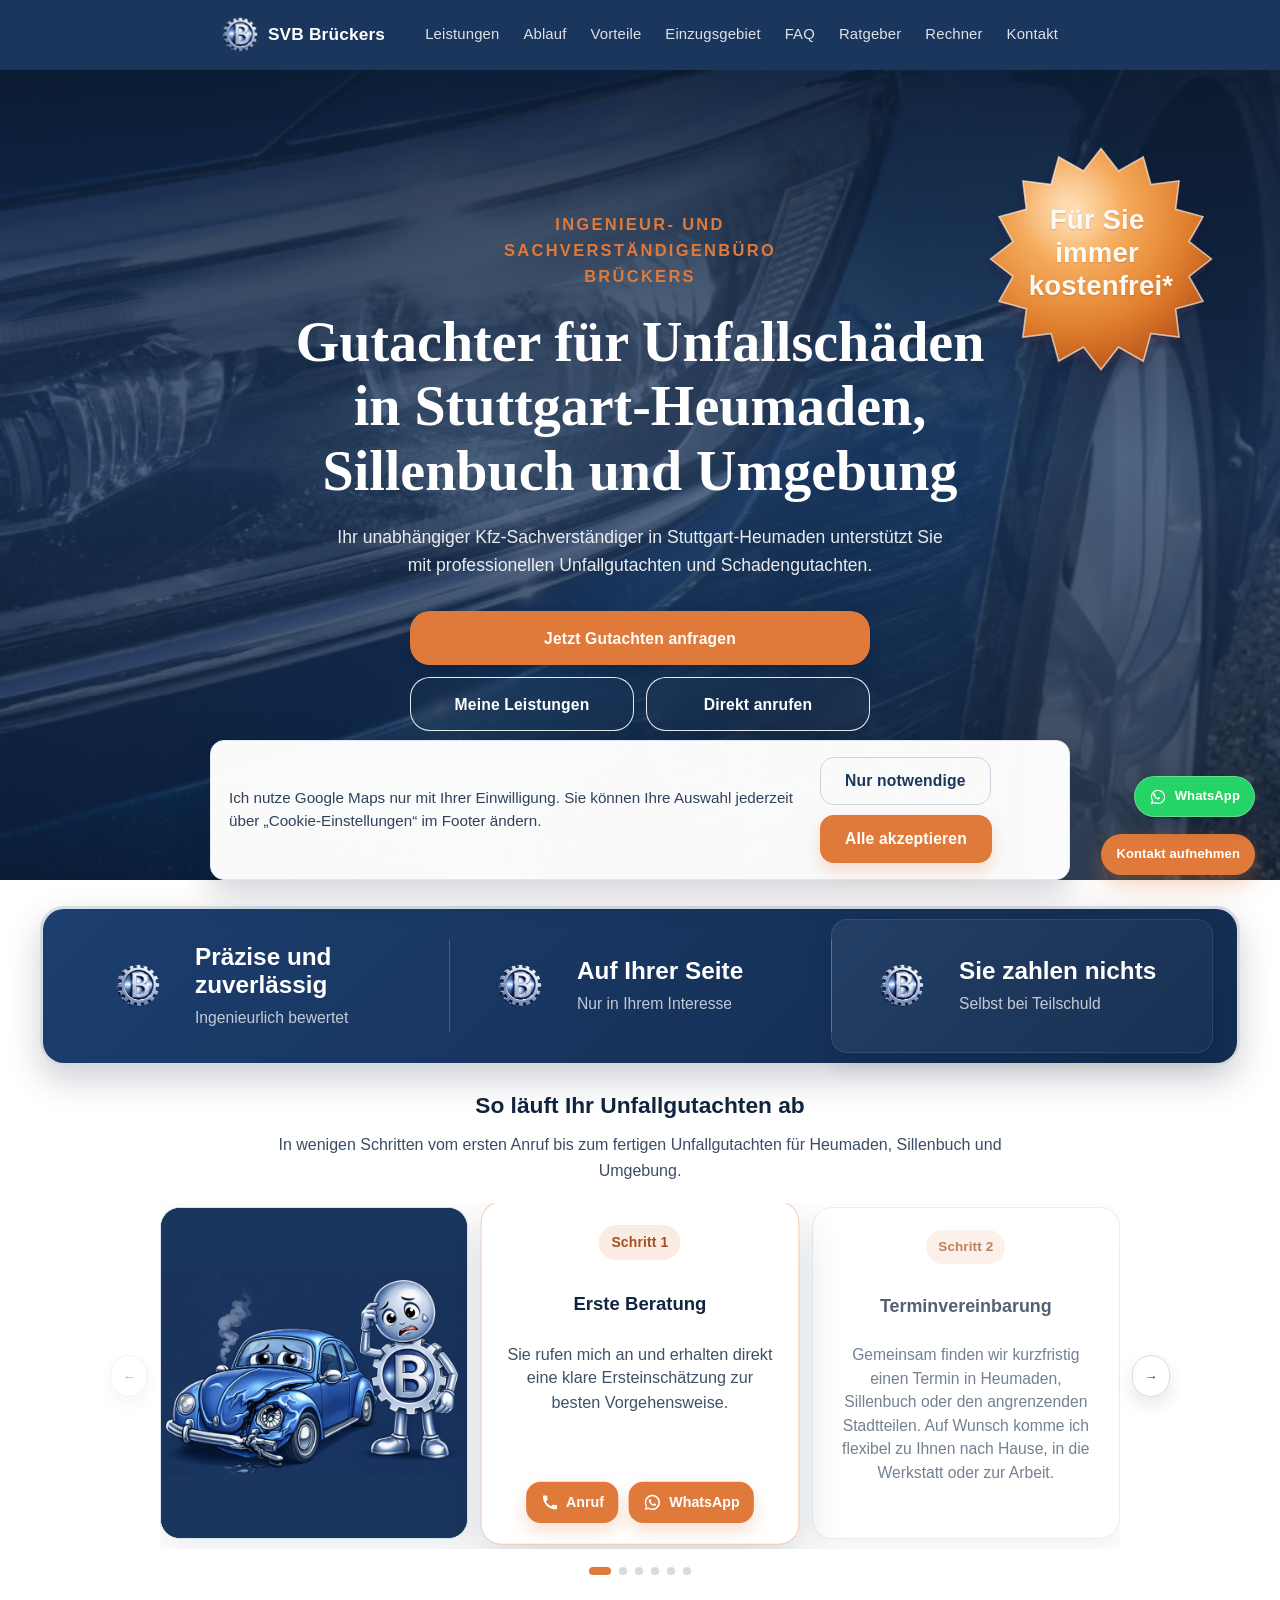
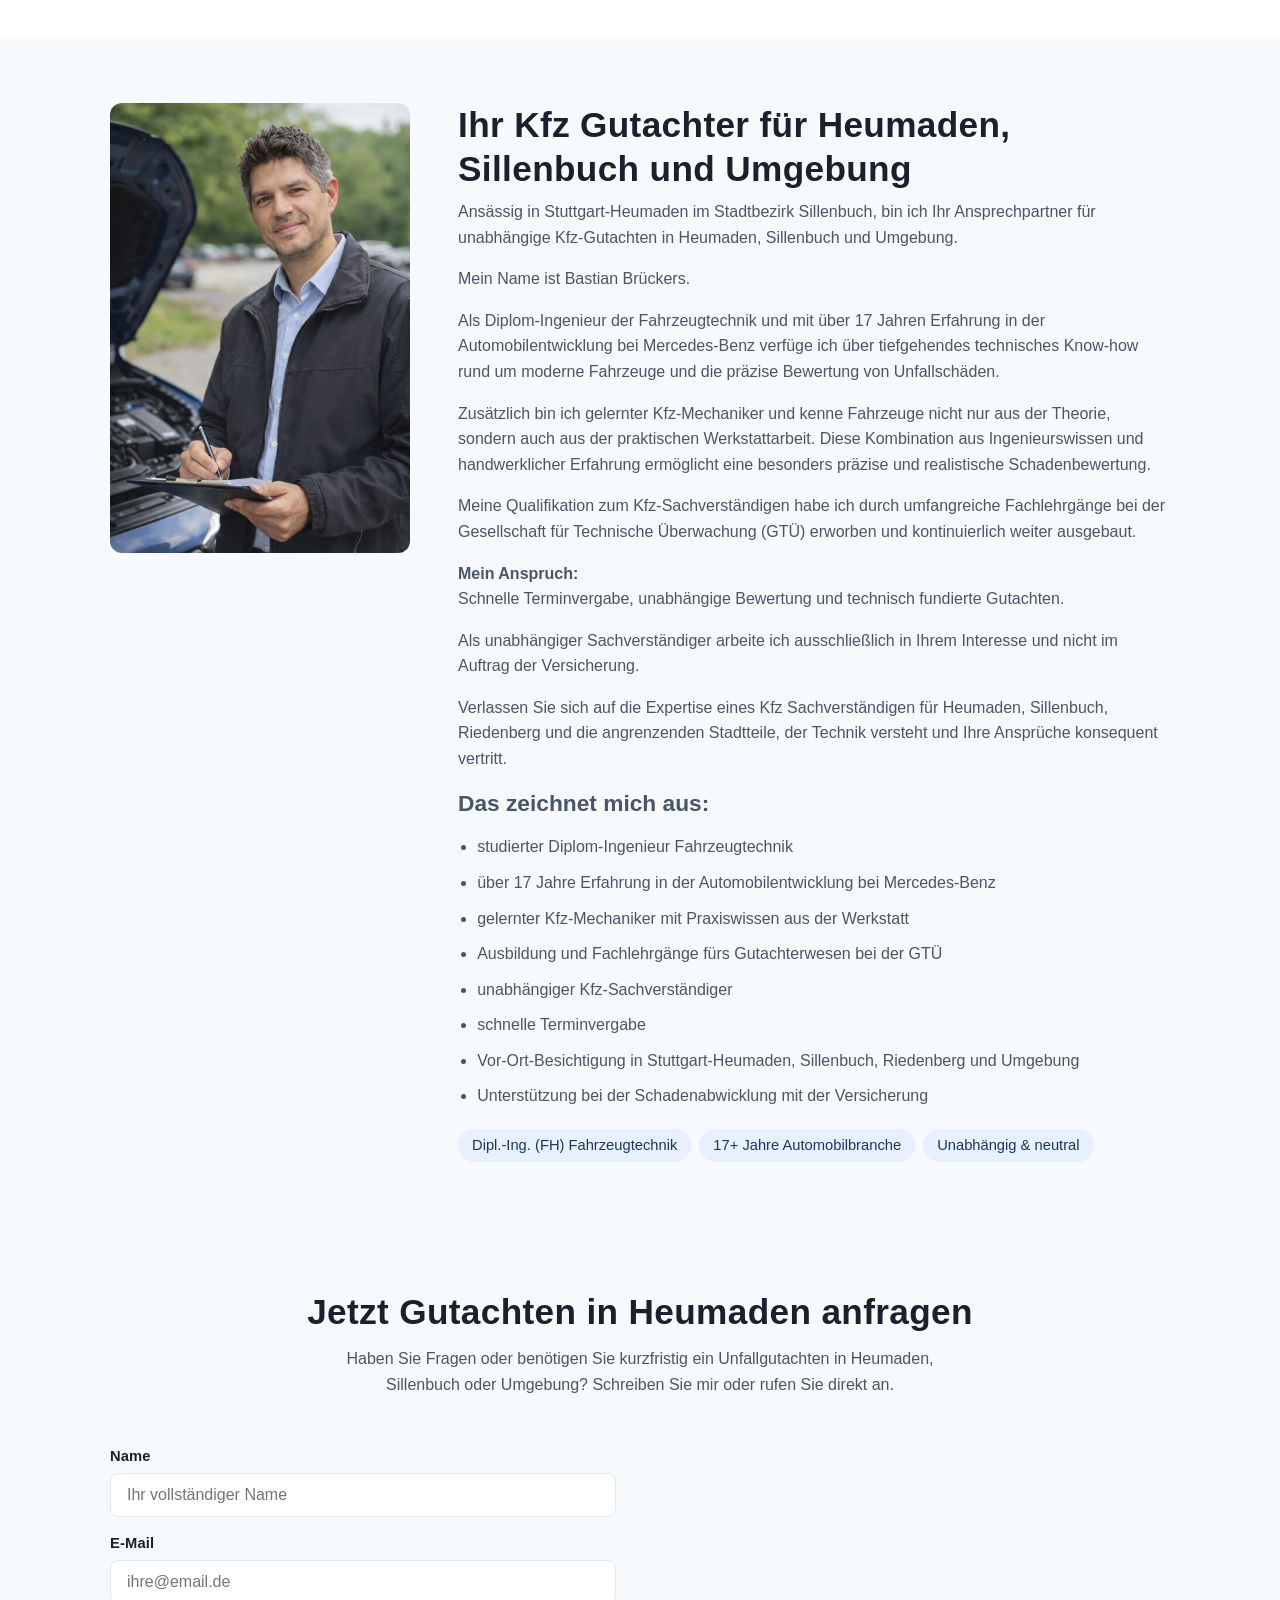
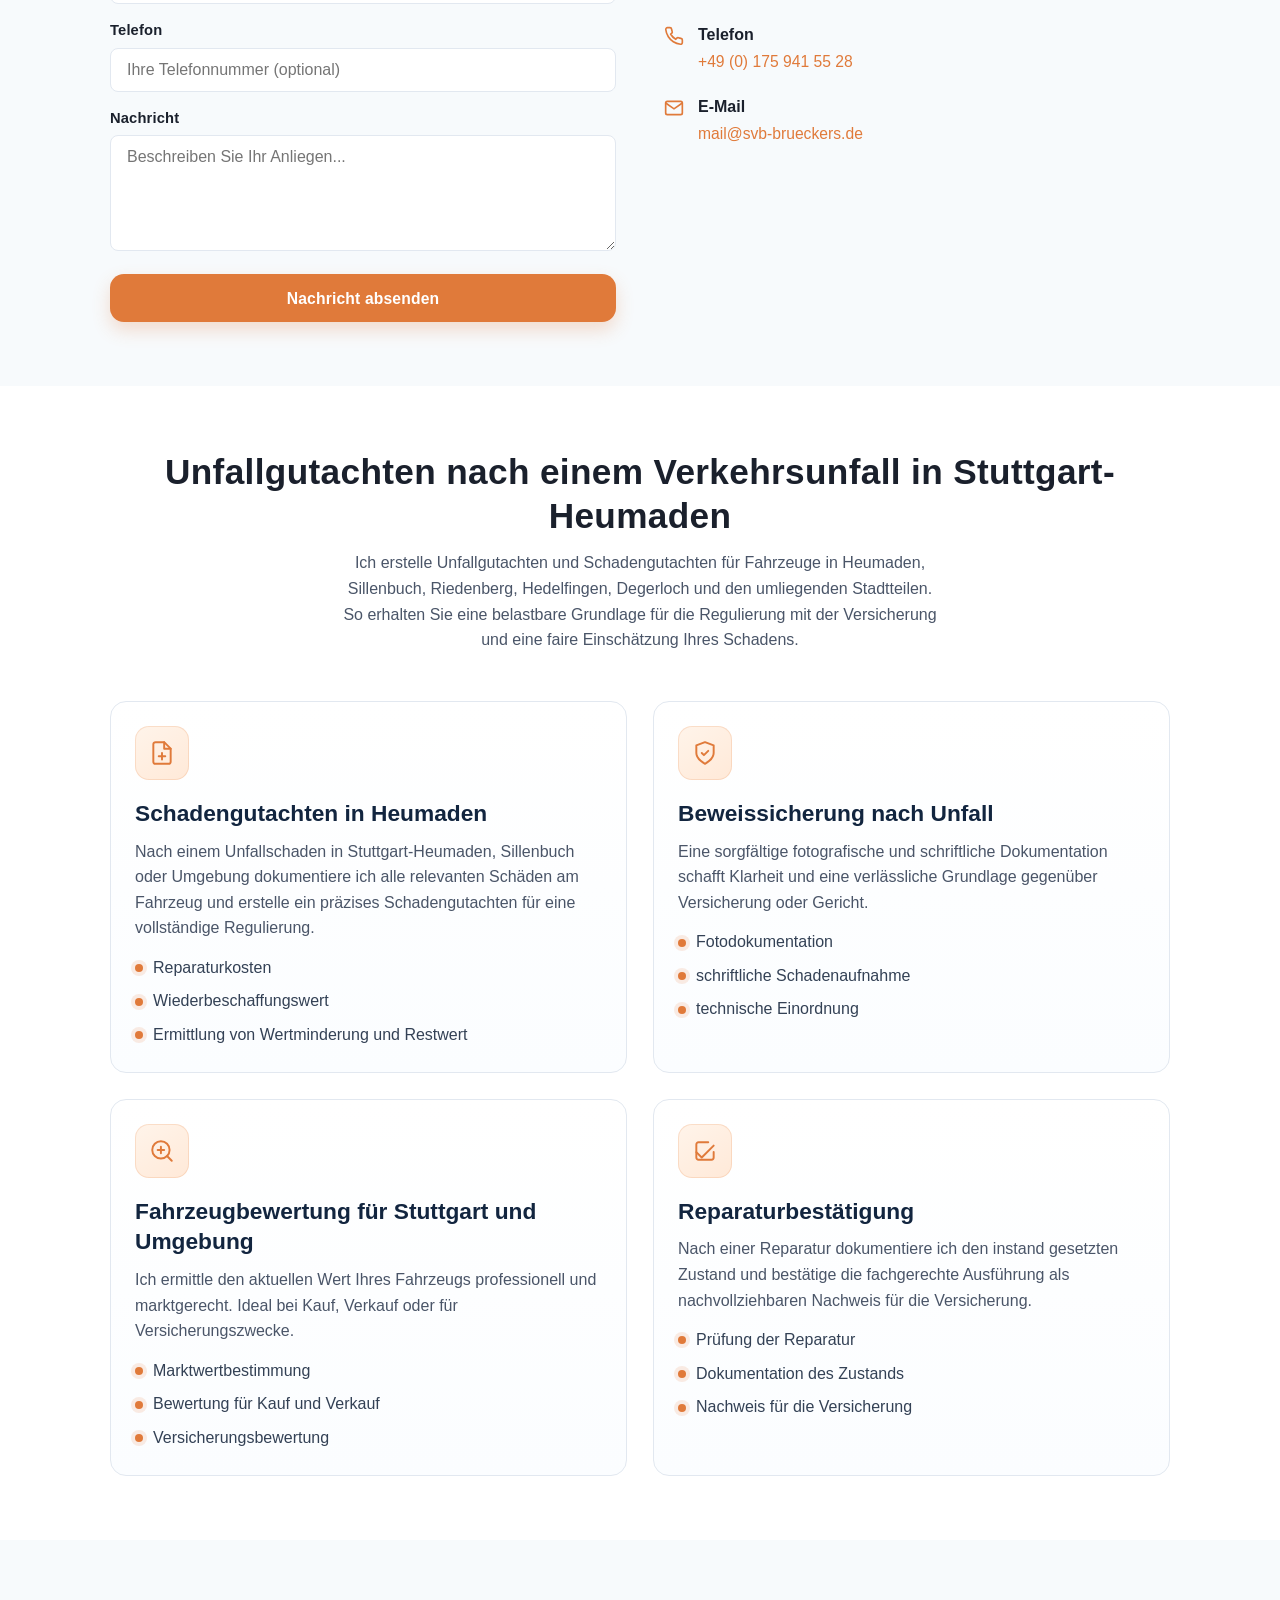
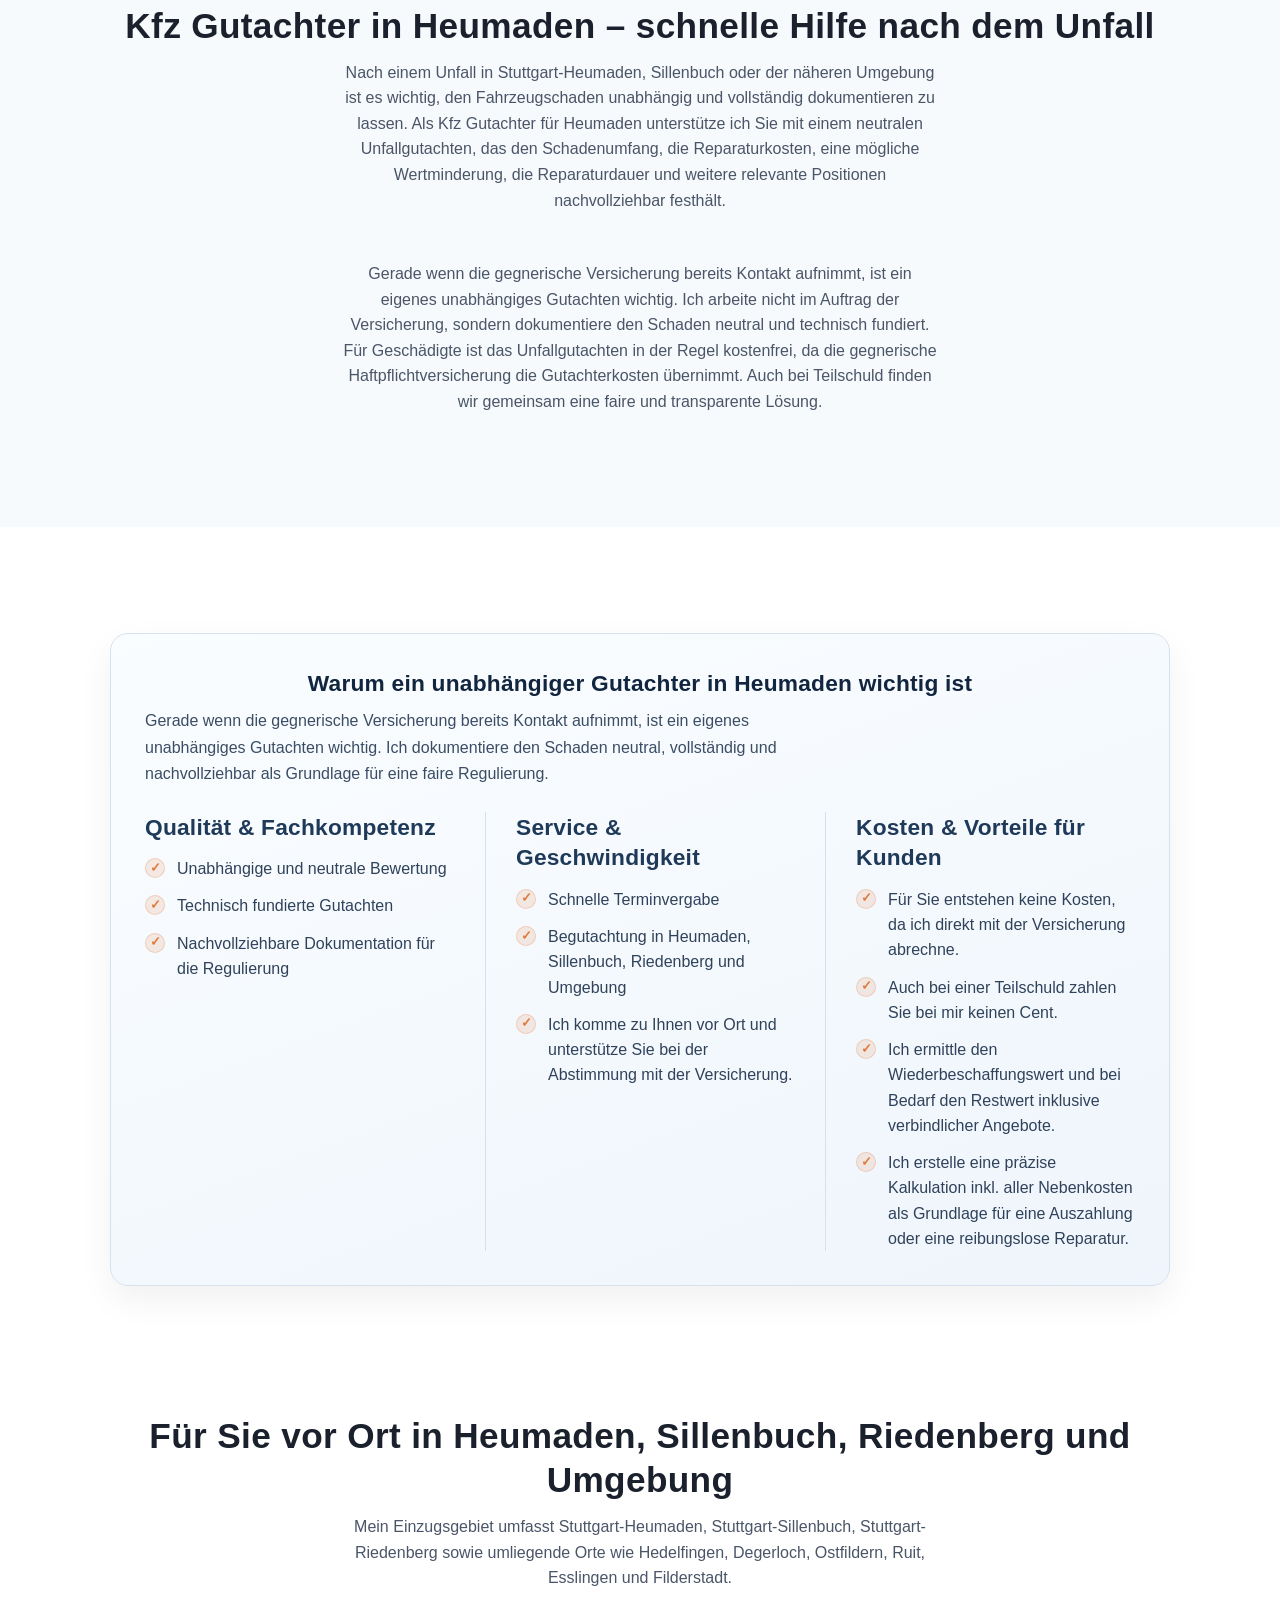
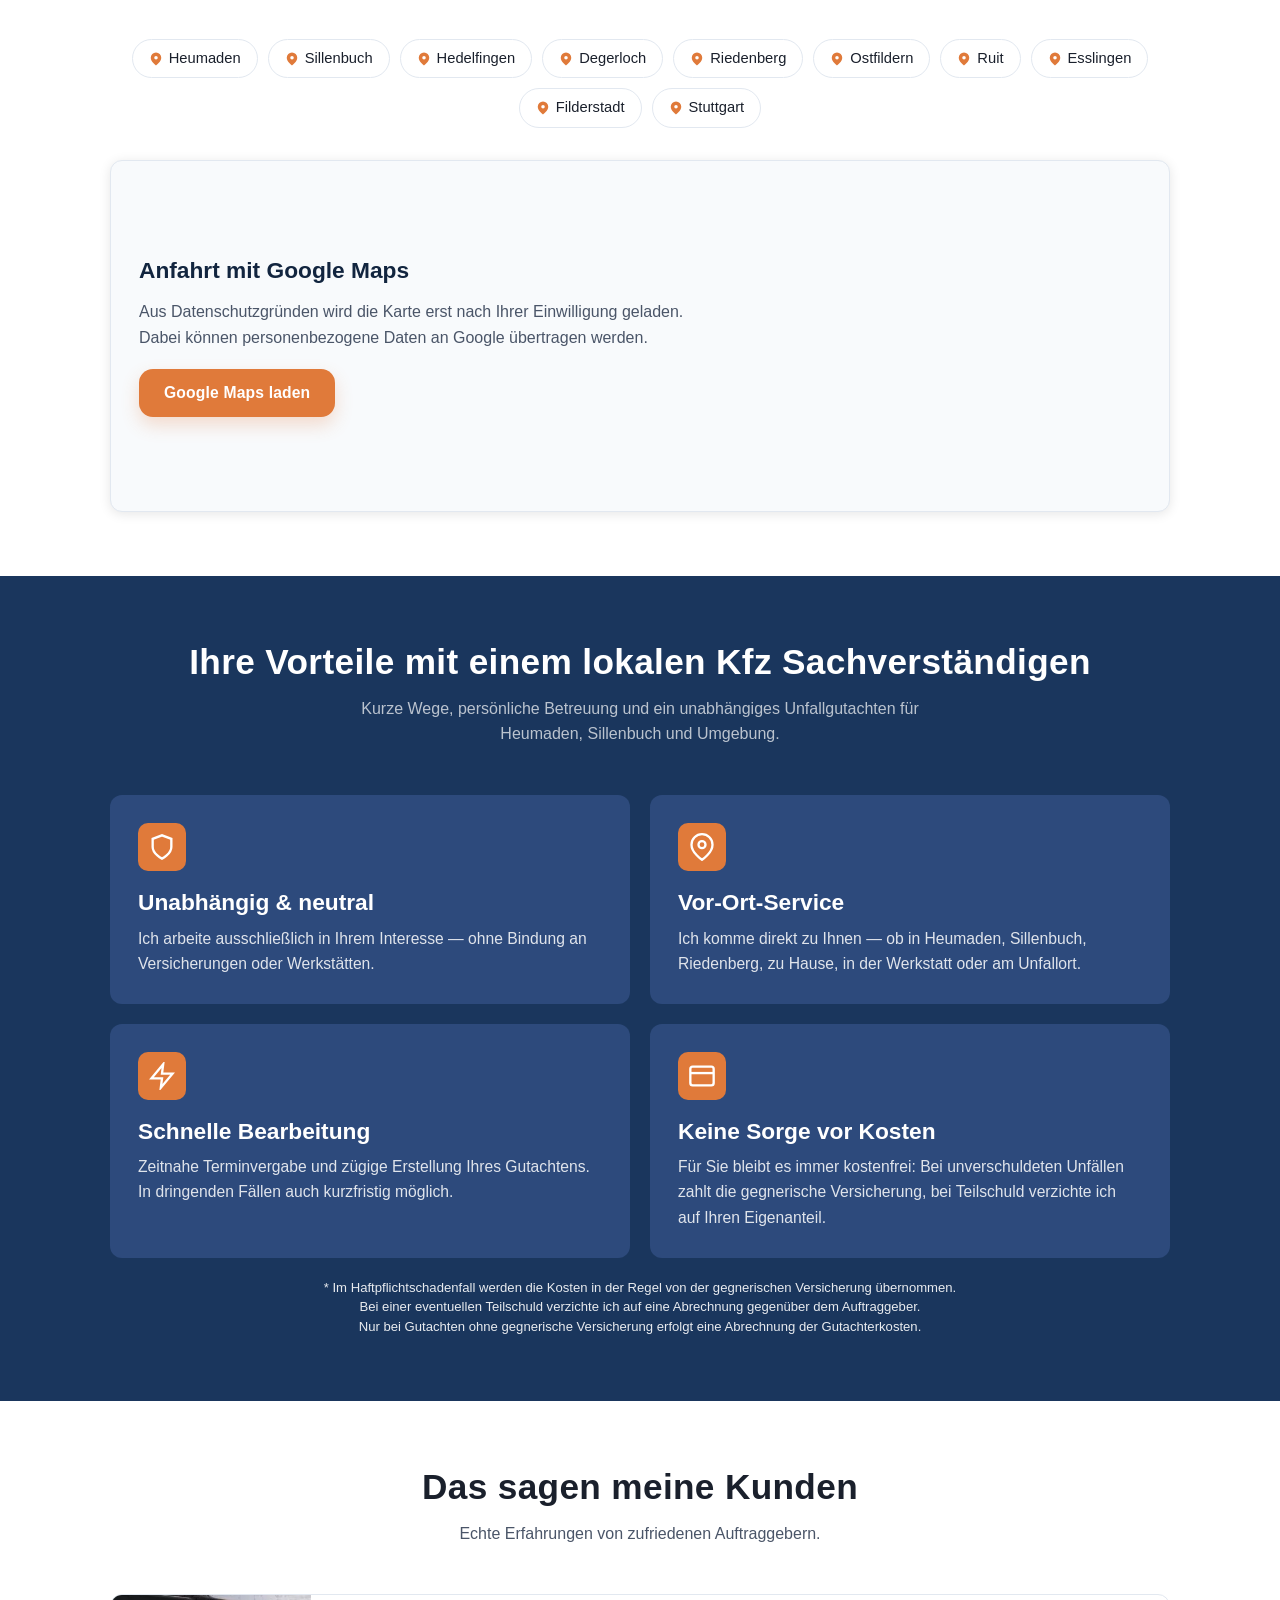
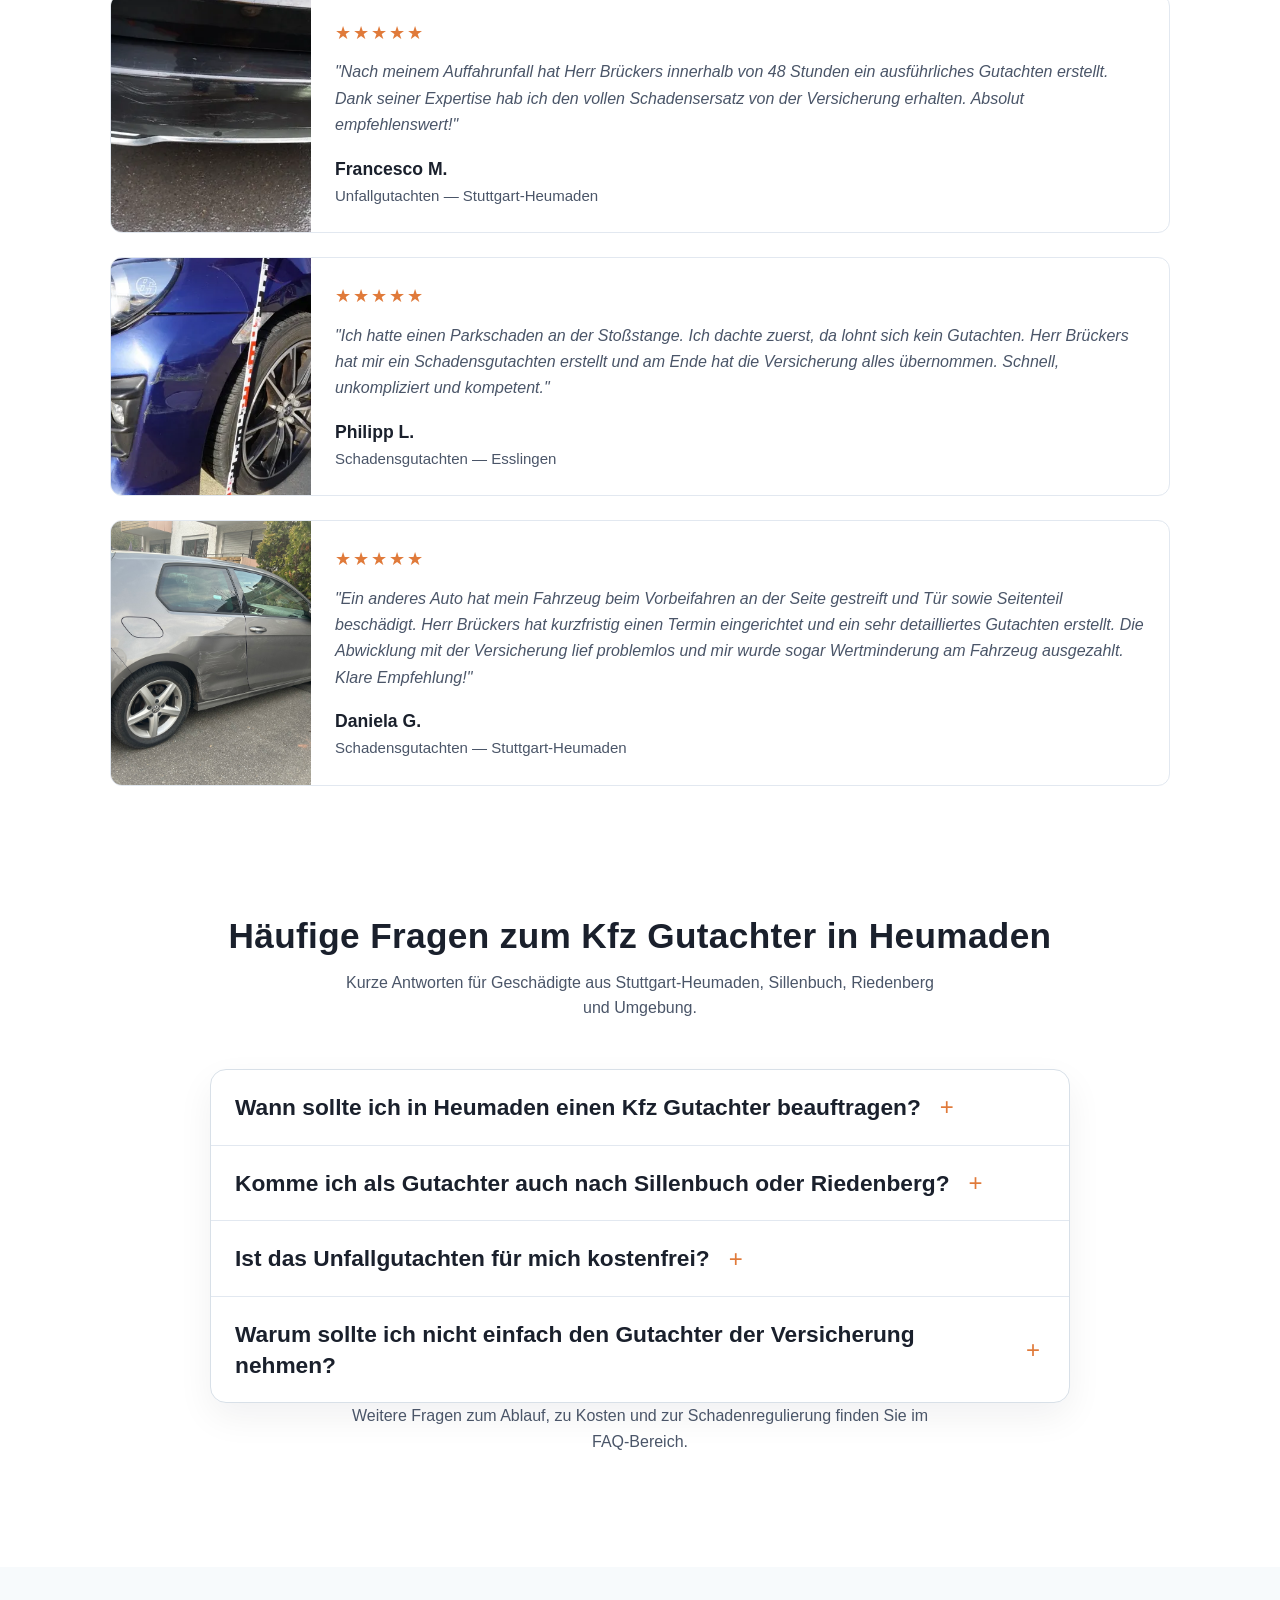
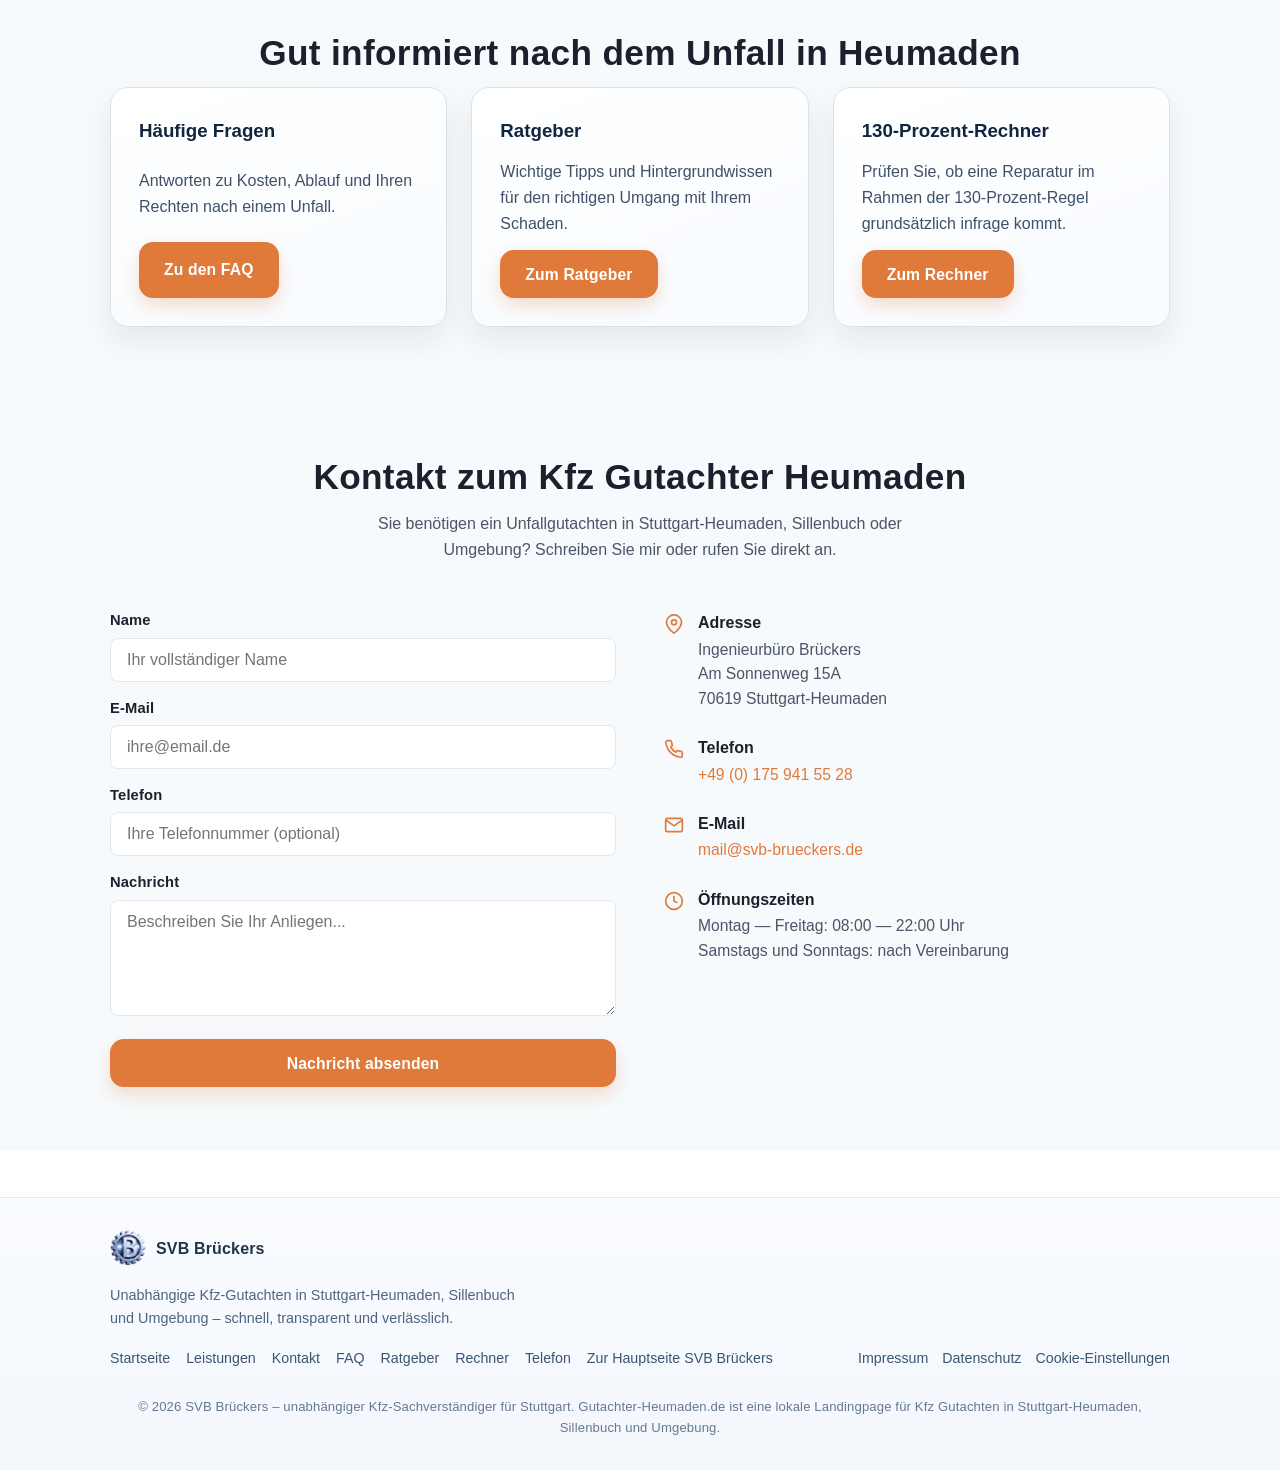
==== commit 3689ddf3: "Repair local FAQ, process slider and redirects" ====
--- a/index.html
+++ b/index.html
@@ -15,15 +15,15 @@
 
 <link rel="stylesheet" href="css/style.css">
 
-<link rel="icon" type="image/webp" href="images/gutachter-sillenbuch-logo.webp">
+<link rel="icon" type="image/webp" href="images/svb-brueckers-logo.webp">
 
 
 <!-- Open Graph (für Google, WhatsApp, LinkedIn Vorschau) -->
-<meta property="og:title" content="Kfz Gutachter Heumaden – Unfallgutachten & Schadengutachten">
+<meta property="og:title" content="Kfz Gutachter Heumaden – Unfallgutachten &amp; Schadengutachten">
 <meta property="og:description" content="Unabhängiger Kfz-Sachverständiger für Stuttgart-Heumaden, Sillenbuch und Umgebung. Unfallgutachten, Schadengutachten und Fahrzeugbewertung.">
 <meta property="og:url" content="https://gutachter-heumaden.de">
 <meta property="og:type" content="website">
-<meta property="og:image" content="https://gutachter-heumaden.de/images/bastian-brueckers-portrait.webp">
+<meta property="og:image" content="https://gutachter-heumaden.de/images/Gutachter_Portrait.png">
 
 
 <!-- Local Business Schema für Google -->
@@ -143,7 +143,7 @@
         <img src="images/svb-brueckers-logo.webp" alt="Logo von SVB Brückers, Kfz Gutachter in Stuttgart" width="36" height="36" class="logo-img">
         <span class="logo-text">SVB Brückers</span>
       </a>
-      <button class="menu-toggle" aria-label="Menü öffnen" onclick="toggleMenu()">
+      <button class="menu-toggle" type="button" aria-label="Menü öffnen" aria-expanded="false" aria-controls="nav" onclick="toggleMenu()">
         <span></span><span></span><span></span>
       </button>
       <nav class="nav" id="nav">
@@ -151,8 +151,9 @@
         <a href="#ablauf" onclick="closeMenu()">Ablauf</a>
         <a href="#vorteile" onclick="closeMenu()">Vorteile</a>
         <a href="#einzugsgebiet" onclick="closeMenu()">Einzugsgebiet</a>
-        <a href="#faq" onclick="closeMenu()">FAQ</a>
-        <a href="/ratgeber/" onclick="closeMenu()">Ratgeber</a>
+        <a href="https://svb-brueckers.de/faq/" onclick="closeMenu()">FAQ</a>
+        <a href="https://svb-brueckers.de/ratgeber/" onclick="closeMenu()">Ratgeber</a>
+        <a href="https://svb-brueckers.de/ratgeber/130-prozent-rechner/" onclick="closeMenu()">Rechner</a>
         <a href="#kontakt" onclick="closeMenu()">Kontakt</a>
       </nav>
     </div>
@@ -661,23 +662,23 @@
       <p class="section-subtitle">Kurze Antworten für Geschädigte aus Stuttgart-Heumaden, Sillenbuch, Riedenberg und Umgebung.</p>
       <div class="faq-list" data-faq-accordion aria-label="Häufige Fragen zum Kfz Gutachter in Heumaden">
         <div class="faq-item">
-          <h3><button class="faq-trigger" type="button"><span>Wann sollte ich in Heumaden einen Kfz Gutachter beauftragen?</span><span class="faq-symbol" aria-hidden="true">+</span></button></h3>
-          <div class="faq-panel"><p>Nach einem unverschuldeten Unfall sollten Sie möglichst früh einen unabhängigen Kfz Gutachter beauftragen. So wird der Schaden vollständig dokumentiert, bevor Reparaturen beginnen oder die gegnerische Versicherung eigene Kürzungen vornimmt.</p></div>
+          <h3><button class="faq-trigger" id="local-faq-1-button" type="button" aria-expanded="true" aria-controls="local-faq-1-panel"><span>Wann sollte ich in Heumaden einen Kfz Gutachter beauftragen?</span><span class="faq-symbol" aria-hidden="true">−</span></button></h3>
+          <div class="faq-panel" id="local-faq-1-panel" role="region" aria-labelledby="local-faq-1-button"><p>Nach einem unverschuldeten Unfall sollten Sie möglichst früh einen unabhängigen Kfz Gutachter beauftragen. So wird der Schaden vollständig dokumentiert, bevor Reparaturen beginnen oder die gegnerische Versicherung eigene Kürzungen vornimmt.</p></div>
         </div>
         <div class="faq-item">
-          <h3><button class="faq-trigger" type="button"><span>Komme ich als Gutachter auch nach Sillenbuch oder Riedenberg?</span><span class="faq-symbol" aria-hidden="true">+</span></button></h3>
-          <div class="faq-panel"><p>Ja. Ich unterstütze Sie vor Ort in Stuttgart-Heumaden, Sillenbuch, Riedenberg und der Umgebung. Je nach Situation kann die Begutachtung direkt am Fahrzeugstandort erfolgen.</p></div>
+          <h3><button class="faq-trigger" id="local-faq-2-button" type="button" aria-expanded="true" aria-controls="local-faq-2-panel"><span>Komme ich als Gutachter auch nach Sillenbuch oder Riedenberg?</span><span class="faq-symbol" aria-hidden="true">−</span></button></h3>
+          <div class="faq-panel" id="local-faq-2-panel" role="region" aria-labelledby="local-faq-2-button"><p>Ja. Ich unterstütze Sie vor Ort in Stuttgart-Heumaden, Sillenbuch, Riedenberg und der Umgebung. Je nach Situation kann die Begutachtung direkt am Fahrzeugstandort erfolgen.</p></div>
         </div>
         <div class="faq-item">
-          <h3><button class="faq-trigger" type="button"><span>Ist das Unfallgutachten für mich kostenfrei?</span><span class="faq-symbol" aria-hidden="true">+</span></button></h3>
-          <div class="faq-panel"><p>Bei einem unverschuldeten Haftpflichtschaden übernimmt in der Regel die gegnerische Versicherung die Kosten für das Gutachten. Auch bei Teilschuld biete ich eine transparente Lösung, damit für Sie kein unnötiges Kostenrisiko entsteht.</p></div>
+          <h3><button class="faq-trigger" id="local-faq-3-button" type="button" aria-expanded="true" aria-controls="local-faq-3-panel"><span>Ist das Unfallgutachten für mich kostenfrei?</span><span class="faq-symbol" aria-hidden="true">−</span></button></h3>
+          <div class="faq-panel" id="local-faq-3-panel" role="region" aria-labelledby="local-faq-3-button"><p>Bei einem unverschuldeten Haftpflichtschaden übernimmt in der Regel die gegnerische Versicherung die Kosten für das Gutachten. Auch bei Teilschuld biete ich eine transparente Lösung, damit für Sie kein unnötiges Kostenrisiko entsteht.</p></div>
         </div>
         <div class="faq-item">
-          <h3><button class="faq-trigger" type="button"><span>Warum sollte ich nicht einfach den Gutachter der Versicherung nehmen?</span><span class="faq-symbol" aria-hidden="true">+</span></button></h3>
-          <div class="faq-panel"><p>Der Gutachter der Versicherung arbeitet im Interesse der Versicherung. Ein unabhängiger Kfz Gutachter dokumentiert den Schaden neutral und vollständig, damit Reparaturkosten, Wertminderung und weitere Ansprüche nachvollziehbar festgehalten werden.</p></div>
-        </div>
-      </div>
-      <p class="section-subtitle"><a href="/faq/">Weitere Fragen zum Ablauf, zu Kosten und zur Schadenregulierung finden Sie im FAQ-Bereich.</a></p>
+          <h3><button class="faq-trigger" id="local-faq-4-button" type="button" aria-expanded="true" aria-controls="local-faq-4-panel"><span>Warum sollte ich nicht einfach den Gutachter der Versicherung nehmen?</span><span class="faq-symbol" aria-hidden="true">−</span></button></h3>
+          <div class="faq-panel" id="local-faq-4-panel" role="region" aria-labelledby="local-faq-4-button"><p>Der Gutachter der Versicherung arbeitet im Interesse der Versicherung. Ein unabhängiger Kfz Gutachter dokumentiert den Schaden neutral und vollständig, damit Reparaturkosten, Wertminderung und weitere Ansprüche nachvollziehbar festgehalten werden.</p></div>
+        </div>
+      </div>
+      <p class="section-subtitle"><a href="https://svb-brueckers.de/faq/">Weitere Fragen zum Ablauf, zu Kosten und zur Schadenregulierung finden Sie im FAQ-Bereich.</a></p>
     </div>
   </section>
 
@@ -689,12 +690,17 @@
           <!-- Nur Teaser: kein FAQ-Markup, da keine direkten Fragen mit Antworten vorhanden sind. -->
           <h3>Häufige Fragen</h3>
           <p>Antworten zu Kosten, Ablauf und Ihren Rechten nach einem Unfall.</p>
-          <a class="btn btn-primary" href="/faq/">Zu den FAQ</a>
+          <a class="btn btn-primary" href="https://svb-brueckers.de/faq/">Zu den FAQ</a>
         </article>
         <article class="guide-card" role="listitem">
           <h3>Ratgeber</h3>
           <p>Wichtige Tipps und Hintergrundwissen für den richtigen Umgang mit Ihrem Schaden.</p>
-          <a class="btn btn-primary" href="/ratgeber/">Zum Ratgeber</a>
+          <a class="btn btn-primary" href="https://svb-brueckers.de/ratgeber/">Zum Ratgeber</a>
+        </article>
+        <article class="guide-card" role="listitem">
+          <h3>130-Prozent-Rechner</h3>
+          <p>Prüfen Sie, ob eine Reparatur im Rahmen der 130-Prozent-Regel grundsätzlich infrage kommt.</p>
+          <a class="btn btn-primary" href="https://svb-brueckers.de/ratgeber/130-prozent-rechner/">Zum Rechner</a>
         </article>
       </div>
     </div>
@@ -773,6 +779,9 @@
         <a href="/">Startseite</a>
         <a href="/#leistungen">Leistungen</a>
         <a href="/#kontakt">Kontakt</a>
+        <a href="https://svb-brueckers.de/faq/">FAQ</a>
+        <a href="https://svb-brueckers.de/ratgeber/">Ratgeber</a>
+        <a href="https://svb-brueckers.de/ratgeber/130-prozent-rechner/">Rechner</a>
         <a href="tel:+491759415528">Telefon</a>
         <a href="https://svb-brueckers.de/">Zur Hauptseite SVB Brückers</a>
       </nav>
--- a/css/style.css
+++ b/css/style.css
@@ -0,0 +1,4877 @@
+/* ========================================
+   Gutachter Heumaden — lokale Premium-Landingpage
+   Static Website Styles
+   ======================================== */
+
+/* Reset & Base */
+*, *::before, *::after {
+  box-sizing: border-box;
+  margin: 0;
+  padding: 0;
+}
+
+:root {
+  --primary: #1a365d;
+  --primary-light: #2d4a7c;
+  --accent: #E07A3A;
+  --accent-hover: #c96a2f;
+  --color-accent: var(--accent);
+  --accent-soft: rgba(224, 122, 58, 0.14);
+  --button-height: 54px;
+  --button-height-sm: 48px;
+  --button-radius: 14px;
+  --button-radius-lg: 20px;
+  --transition-fast: 0.2s ease;
+  --transition-base: 0.25s ease;
+  --text: #1a202c;
+  --text-light: #4a5568;
+  --bg: #ffffff;
+  --bg-alt: #f7fafc;
+  --bg-dark: #1a365d;
+  --border: #e2e8f0;
+  --radius: 12px;
+  --font-main: -apple-system, BlinkMacSystemFont, 'Segoe UI', Roboto, sans-serif;
+  --font-size-body: 1rem;
+  --line-height-body: 1.6;
+  --font-size-h2: clamp(1.6rem, 4vw, 2.2rem);
+  --line-height-h2: 1.25;
+  --font-size-h3: clamp(1.18rem, 2.5vw, 1.42rem);
+  --line-height-h3: 1.35;
+  --font-size-meta: 0.92rem;
+  --line-height-meta: 1.45;
+}
+
+html {
+  scroll-behavior: smooth;
+  scroll-padding-top: 80px;
+}
+
+body {
+  overflow-x: hidden;
+  font-family: var(--font-main);
+  color: var(--text);
+  background: var(--bg);
+  font-size: var(--font-size-body);
+  line-height: var(--line-height-body);
+  -webkit-font-smoothing: antialiased;
+}
+
+.container {
+  max-width: 1100px;
+  margin: 0 auto;
+  padding: 0 20px;
+}
+
+a {
+  color: inherit;
+  text-decoration: none;
+}
+
+img,
+svg {
+  max-width: 100%;
+}
+
+img {
+  display: block;
+}
+
+.header-spacer {
+  height: 70px;
+}
+
+
+/* ---- Header ---- */
+.header {
+  position: fixed;
+  top: 0;
+  left: 0;
+  right: 0;
+  z-index: 100;
+  background: var(--primary);
+  color: white;
+  height: 70px;
+  display: flex;
+  align-items: center;
+}
+
+.header-inner {
+  display: flex;
+  align-items: center;
+  justify-content: space-between;
+}
+
+.logo {
+  display: flex;
+  align-items: center;
+  gap: 10px;
+  font-weight: 700;
+  margin-right: 40px;
+}
+
+.logo-img {
+  width: 36px;
+  height: 36px;
+  border-radius: 4px;
+}
+
+.logo-text {
+  font-family: inherit;
+  font-size: 1.08rem;
+  font-weight: 650;
+  letter-spacing: 0.01em;
+}
+
+.nav {
+  display: flex;
+  gap: 24px;
+}
+
+.nav a {
+  font-family: inherit;
+  font-size: 0.93rem;
+  font-weight: 500;
+  letter-spacing: 0.01em;
+  opacity: 0.85;
+  transition: opacity var(--transition-fast);
+}
+
+.nav a:hover {
+  opacity: 1;
+}
+
+.menu-toggle {
+  display: none;
+  flex-direction: column;
+  gap: 5px;
+  background: none;
+  border: none;
+  cursor: pointer;
+  padding: 8px;
+  margin-left: auto;
+}
+
+.menu-toggle span {
+  display: block;
+  width: 24px;
+  height: 2px;
+  background: white;
+  border-radius: 2px;
+  transition: transform 0.3s, opacity 0.3s;
+}
+
+/* ---- Legal Pages Header & Utility Components ---- */
+.site-header {
+  position: sticky;
+  top: 0;
+  z-index: 90;
+  background: var(--primary);
+  color: #fff;
+  box-shadow: 0 8px 20px rgba(15, 23, 42, 0.12);
+}
+
+.site-header .nav {
+  min-height: 70px;
+  display: flex;
+  align-items: center;
+  justify-content: space-between;
+  gap: 24px;
+}
+
+.brand {
+  display: inline-flex;
+  align-items: center;
+  gap: 10px;
+  min-width: 0;
+  font-weight: 700;
+  letter-spacing: 0.01em;
+}
+
+.brand img {
+  width: 42px;
+  height: 42px;
+  border-radius: 6px;
+  flex: 0 0 auto;
+}
+
+.nav-toggle {
+  display: none;
+  min-height: 44px;
+  padding: 0 14px;
+  border: 1px solid rgba(255, 255, 255, 0.34);
+  border-radius: var(--button-radius);
+  background: rgba(255, 255, 255, 0.1);
+  color: #fff;
+  font: inherit;
+  font-weight: 650;
+}
+
+.nav-links {
+  list-style: none;
+  display: flex;
+  align-items: center;
+  gap: 18px;
+}
+
+.nav-links a {
+  opacity: 0.86;
+  font-size: 0.94rem;
+  font-weight: 550;
+  transition: opacity var(--transition-fast);
+}
+
+.nav-links a:hover {
+  opacity: 1;
+}
+
+.page {
+  padding-top: 72px;
+  padding-bottom: 72px;
+}
+
+.page h1,
+.page h2,
+.page h3 {
+  color: var(--primary);
+  line-height: 1.25;
+}
+
+.page h1 {
+  margin-bottom: 28px;
+  font-size: clamp(2rem, 5vw, 2.7rem);
+}
+
+.page h2 {
+  margin: 34px 0 12px;
+  font-size: clamp(1.35rem, 3vw, 1.65rem);
+}
+
+.page h3 {
+  margin: 24px 0 10px;
+  font-size: clamp(1.12rem, 2.4vw, 1.3rem);
+}
+
+.page p,
+.page li {
+  color: #2f425a;
+  line-height: 1.7;
+}
+
+.page ul {
+  margin: 0 0 18px 20px;
+}
+
+.page a {
+  color: var(--accent);
+  font-weight: 600;
+}
+
+.site-footer {
+  background: linear-gradient(180deg, #f9fbff 0%, #f3f7fc 100%);
+  color: #223548;
+  border-top: 1px solid #dfe8f3;
+  padding: 34px 0 24px;
+}
+
+.footer-grid {
+  display: grid;
+  grid-template-columns: minmax(0, 1.1fr) minmax(0, 1.4fr);
+  gap: 28px;
+  align-items: start;
+}
+
+.footer-brand {
+  margin-bottom: 10px;
+}
+
+.footer-grid p {
+  color: #4e647f;
+  line-height: 1.55;
+}
+
+.footer-button {
+  min-height: 44px;
+  padding: 0;
+  border: 0;
+  background: transparent;
+  color: #314d6d;
+  font: inherit;
+  font-size: 0.89rem;
+  font-weight: 500;
+  cursor: pointer;
+}
+
+.footer-button:hover {
+  color: #1f3958;
+}
+
+.copyright {
+  margin-top: 20px;
+  color: #5d728c;
+  font-size: 0.82rem;
+  text-align: center;
+}
+
+.button {
+  display: inline-flex;
+  align-items: center;
+  justify-content: center;
+  min-height: var(--button-height-sm);
+  padding: 0 22px;
+  border-radius: var(--button-radius);
+  border: 1px solid transparent;
+  background: var(--accent);
+  color: #fff;
+  font: inherit;
+  font-weight: 650;
+  cursor: pointer;
+  transition: background-color var(--transition-fast), border-color var(--transition-fast), transform var(--transition-fast);
+}
+
+.button:hover {
+  background: var(--accent-hover);
+}
+
+.button-secondary {
+  background: #fff;
+  color: var(--primary);
+  border-color: #cbd5e1;
+}
+
+.button-secondary:hover {
+  background: #f8fafc;
+}
+
+.cookie-banner {
+  position: fixed;
+  left: 20px;
+  right: 20px;
+  bottom: 20px;
+  z-index: 300;
+  max-width: 860px;
+  margin: 0 auto;
+  padding: 16px 18px;
+  border: 1px solid var(--border);
+  border-radius: 14px;
+  background: rgba(255, 255, 255, 0.98);
+  box-shadow: 0 14px 32px rgba(15, 23, 42, 0.18);
+}
+
+.cookie-banner[hidden] {
+  display: none;
+}
+
+.cookie-banner p {
+  color: #2f425a;
+  font-size: 0.95rem;
+  line-height: 1.5;
+}
+
+.actions {
+  display: flex;
+  flex-wrap: wrap;
+  gap: 10px;
+  margin-top: 12px;
+}
+
+.actions.compact {
+  justify-content: flex-end;
+}
+
+.floating-actions {
+  position: fixed;
+  right: 25px;
+  bottom: 25px;
+  z-index: 9999;
+}
+
+.floating-button {
+  display: inline-flex;
+  align-items: center;
+  justify-content: center;
+  min-height: 46px;
+  padding: 0 16px;
+  border-radius: 999px;
+  background: var(--accent);
+  color: #fff;
+  font-weight: 700;
+  box-shadow: 0 10px 24px rgba(224, 122, 58, 0.34);
+  transition: background-color var(--transition-fast), transform var(--transition-fast), box-shadow var(--transition-fast);
+}
+
+.floating-button:hover {
+  background: var(--accent-hover);
+  transform: translateY(-2px);
+  box-shadow: 0 12px 28px rgba(201, 106, 47, 0.36);
+}
+
+.floating-button.whatsapp {
+  background: #25D366;
+  box-shadow: 0 8px 22px rgba(15, 23, 42, 0.22);
+}
+
+.floating-button.whatsapp:hover {
+  background: #1ebe5d;
+}
+
+
+/* ---- Hero ---- */
+.hero {
+  position: relative;
+  min-height: 90vh;
+  display: flex;
+  align-items: center;
+  justify-content: center;
+  background: url('../images/blauer-kotfluegel-unfallschaden.webp') center/cover no-repeat;
+  color: white;
+  text-align: center;
+  padding: 120px 20px 80px;
+}
+
+.hero-overlay {
+  position: absolute;
+  inset: 0;
+  background:
+    radial-gradient(circle at 50% 34%, rgba(255, 255, 255, 0.08) 0%, rgba(255, 255, 255, 0) 34%),
+    linear-gradient(180deg, rgba(12, 28, 52, 0.9) 0%, rgba(26, 54, 93, 0.76) 48%, rgba(12, 28, 52, 0.82) 100%);
+}
+
+.hero-cost-badge {
+  position: absolute;
+  top: 74px;
+  right: clamp(18px, 5vw, 80px);
+  z-index: 1;
+  width: clamp(160px, 18vw, 230px);
+  aspect-ratio: 1 / 1;
+}
+
+.hero-cost-badge-svg {
+  width: 100%;
+  height: 100%;
+  display: block;
+}
+
+.hero-cost-badge-shape {
+  fill: url(#heroBadgeGradient);
+  stroke: rgba(255, 244, 226, 0.62);
+  stroke-width: 1.35;
+  filter: url(#heroBadgeDropShadow);
+}
+
+.hero-cost-badge-highlight {
+  fill: url(#heroBadgeInnerGlow);
+  stroke: rgba(255, 255, 255, 0.14);
+  stroke-width: 0.85;
+  opacity: 0.88;
+}
+
+.hero-cost-badge-text {
+  fill: rgba(255, 251, 244, 0.99);
+  font-family: "Poppins", sans-serif;
+  font-size: 24px;
+  font-weight: 600;
+  letter-spacing: 0.006em;
+  text-shadow: 0 0.8px 1.6px rgba(38, 23, 12, 0.18);
+}
+
+.hero-content {
+  position: relative;
+  z-index: 1;
+  width: min(100%, 760px);
+  max-width: 760px;
+  transform: translateY(-24px);
+}
+
+.hero-badge {
+  display: inline-block;
+  max-width: 100%;
+  font-size: 1.03rem;
+  font-weight: 600;
+  letter-spacing: 2.3px;
+  color: var(--accent);
+  margin-bottom: 20px;
+}
+
+.hero h1 {
+  font-family: Georgia, serif;
+  font-size: clamp(2rem, 6vw, 3.5rem);
+  font-weight: 700;
+  line-height: 1.15;
+  margin-bottom: 20px;
+}
+
+.hero-sub {
+  font-size: 1.1rem;
+  opacity: 0.9;
+  margin-bottom: 32px;
+  max-width: 620px;
+  margin-left: auto;
+  margin-right: auto;
+}
+
+.hero-buttons {
+  display: flex;
+  gap: 12px;
+  justify-content: center;
+  align-items: center;
+  flex-wrap: wrap;
+}
+
+.hero-primary-group {
+  display: flex;
+}
+
+.hero-main-cta-desktop {
+  display: inline;
+}
+
+.hero-main-cta-mobile {
+  display: none;
+}
+
+.hero-icon-cta {
+  display: none;
+  min-width: 44px;
+  min-height: 44px;
+  padding: 0;
+}
+
+
+.hero-mobile-only {
+  display: none;
+}
+
+@media (max-width: 1023px) {
+  .hero-mobile-only {
+    display: inline-flex;
+  }
+}
+
+@media (min-width: 1024px) {
+  .hero-cta-phone,
+  .hero-cta-whatsapp {
+    display: none !important;
+  }
+}
+
+.hero-main-cta {
+  min-height: 44px;
+}
+
+.hero-icon-cta-phone,
+.hero-icon-cta-whatsapp,
+.process-card-cta-phone,
+.process-card-cta-whatsapp {
+  color: #fff;
+}
+
+
+.hero-about-cta {
+  min-height: 44px;
+}
+
+.hero-services-cta {
+  display: none;
+}
+
+.cost-footnote {
+  margin: 20px auto 0;
+  max-width: 760px;
+  font-size: 0.82rem;
+  line-height: 1.5;
+  color: rgba(255, 255, 255, 0.9);
+  text-align: center;
+  text-wrap: balance;
+}
+
+/* ---- Buttons ---- */
+.btn {
+  display: inline-flex;
+  align-items: center;
+  justify-content: center;
+  gap: 8px;
+  min-height: var(--button-height-sm);
+  padding: 0 24px;
+  font-family: inherit;
+  font-size: 0.98rem;
+  font-weight: 650;
+  line-height: 1.1;
+  letter-spacing: 0.01em;
+  text-align: center;
+  border-radius: var(--button-radius);
+  border: 1px solid transparent;
+  cursor: pointer;
+  touch-action: manipulation;
+  transition: background-color var(--transition-fast), border-color var(--transition-fast), box-shadow var(--transition-fast), transform var(--transition-fast);
+}
+
+.btn svg {
+  display: block;
+  flex: 0 0 auto;
+}
+
+.btn:active {
+  transform: scale(0.98);
+}
+
+.btn-primary {
+  background: var(--accent);
+  color: white;
+  box-shadow: 0 8px 18px rgba(224, 122, 58, 0.24);
+}
+
+.btn-primary:hover {
+  background: var(--accent-hover);
+  box-shadow: 0 10px 22px rgba(201, 106, 47, 0.3);
+}
+
+.btn-secondary {
+  background: rgba(255, 255, 255, 0.14);
+  color: white;
+  border-color: rgba(255, 255, 255, 0.34);
+}
+
+.btn-secondary:hover {
+  background: rgba(255, 255, 255, 0.24);
+  border-color: rgba(255, 255, 255, 0.5);
+}
+
+.btn-full {
+  width: 100%;
+}
+
+.btn-ghost {
+  background: transparent;
+  color: var(--primary);
+  border-color: #cbd5e1;
+  box-shadow: none;
+}
+
+.btn-ghost:hover {
+  background: #f8fafc;
+  border-color: #b8c6d8;
+}
+
+
+.legal-title {
+  font-family: inherit;
+  font-size: 2rem;
+  line-height: 1.25;
+  margin-bottom: 32px;
+  font-weight: 700;
+  letter-spacing: 0.01em;
+}
+
+/* ---- Sections ---- */
+.section {
+  padding: 64px 0;
+}
+
+.section-alt {
+  background: var(--bg-alt);
+}
+
+.section-dark {
+  background: var(--bg-dark);
+  color: white;
+}
+
+.section-title {
+  font-family: var(--font-main);
+  font-size: var(--font-size-h2);
+  font-weight: 700;
+  line-height: var(--line-height-h2);
+  letter-spacing: 0.01em;
+  text-align: center;
+  margin-bottom: 12px;
+}
+
+.section-title.light {
+  color: white;
+}
+
+.section-subtitle {
+  text-align: center;
+  color: var(--text-light);
+  max-width: 600px;
+  margin: 0 auto 48px;
+  font-size: 1rem;
+}
+
+.section-subtitle.light {
+  color: rgba(255,255,255,0.7);
+}
+
+.section-note {
+  text-align: center;
+  margin-top: 32px;
+  font-weight: 600;
+  color: var(--accent);
+  font-size: 1rem;
+}
+
+/* ---- Grid ---- */
+.grid {
+  display: grid;
+  gap: 20px;
+}
+
+.grid-2 {
+  grid-template-columns: repeat(2, 1fr);
+}
+
+/* ---- Cards (Leistungen) ---- */
+.card {
+  background: white;
+  border: 1px solid var(--border);
+  border-radius: var(--radius);
+  padding: 28px;
+  transition: box-shadow 0.3s ease, transform 0.3s ease, border-color 0.3s ease;
+}
+
+.card:hover {
+  box-shadow: 0 18px 44px rgba(15, 23, 42, 0.12);
+  transform: translateY(-4px);
+  border-color: #d3dce7;
+}
+
+.card-icon {
+  display: inline-flex;
+  align-items: center;
+  justify-content: center;
+  width: 48px;
+  height: 48px;
+  background: #fff3e8;
+  color: var(--accent);
+  border-radius: 10px;
+  margin-bottom: 16px;
+}
+
+.card h3 {
+  font-family: var(--font-main);
+  font-size: var(--font-size-h3);
+  font-weight: 700;
+  line-height: var(--line-height-h3);
+  margin-bottom: 8px;
+}
+
+.card p {
+  color: var(--text-light);
+  font-size: 1rem;
+}
+
+.services-grid {
+  gap: 26px;
+}
+
+.service-card {
+  position: relative;
+  display: flex;
+  flex-direction: column;
+  padding: 24px;
+  border-radius: 16px;
+  background: linear-gradient(180deg, #ffffff 0%, #fbfdff 100%);
+  height: 100%;
+}
+
+.service-card .card-icon {
+  width: 54px;
+  height: 54px;
+  border-radius: 14px;
+  margin-bottom: 18px;
+  background: linear-gradient(145deg, #fff4ea, #ffe9d8);
+  box-shadow: inset 0 0 0 1px rgba(224, 122, 58, 0.18);
+}
+
+.service-card h3 {
+  font-family: var(--font-main);
+  font-size: var(--font-size-h3);
+  font-weight: 700;
+  line-height: var(--line-height-h3);
+  color: #12253f;
+  margin-bottom: 10px;
+}
+
+.service-card > p {
+  margin-bottom: 14px;
+  line-height: 1.6;
+}
+
+.service-points {
+  list-style: none;
+  margin: 0;
+  display: grid;
+  gap: 8px;
+}
+
+.service-points li {
+  position: relative;
+  padding-left: 18px;
+  color: #334155;
+  font-size: var(--font-size-body);
+  line-height: var(--line-height-body);
+}
+
+.service-points li::before {
+  content: "";
+  position: absolute;
+  left: 0;
+  top: 0.58rem;
+  width: 8px;
+  height: 8px;
+  border-radius: 50%;
+  background: var(--accent);
+  box-shadow: 0 0 0 4px rgba(224, 122, 58, 0.14);
+}
+
+.service-note {
+  margin-top: auto;
+  color: #1f3f68;
+  font-weight: 600;
+  font-size: var(--font-size-meta);
+  line-height: var(--line-height-meta);
+  border-top: 1px solid #e2e8f0;
+  padding-top: 14px;
+}
+
+.services-trust-block {
+  margin-top: 42px;
+  padding: 34px;
+  border-radius: 18px;
+  border: 1px solid #d7e2ee;
+  background: linear-gradient(160deg, #fafdff 0%, #eff5fc 100%);
+  box-shadow: 0 14px 34px rgba(15, 23, 42, 0.06);
+}
+
+.services-trust-block h3,
+.services-trust-title {
+  font-family: var(--font-main);
+  font-size: var(--font-size-h3);
+  font-weight: 700;
+  line-height: var(--line-height-h3);
+  color: #12253f;
+  margin-bottom: 10px;
+}
+
+.services-trust-intro {
+  color: #3b4d65;
+  max-width: 78ch;
+  line-height: 1.65;
+  margin-bottom: 24px;
+}
+
+.services-trust-columns {
+  display: grid;
+  grid-template-columns: repeat(3, minmax(0, 1fr));
+  gap: 30px;
+}
+
+.services-trust-group {
+  min-width: 0;
+}
+
+.services-trust-group + .services-trust-group {
+  border-left: 1px solid #d4e0ed;
+  padding-left: 30px;
+}
+
+.services-trust-group h3 {
+  margin: 0 0 14px;
+  font-family: var(--font-main);
+  font-size: var(--font-size-h3);
+  line-height: var(--line-height-h3);
+  font-weight: 700;
+  letter-spacing: 0.01em;
+  color: #1f3a59;
+}
+
+.services-trust-list {
+  list-style: none;
+  display: grid;
+  gap: 12px;
+}
+
+.services-trust-list li {
+  position: relative;
+  padding-left: 32px;
+  color: #2f425a;
+  line-height: 1.58;
+}
+
+.services-trust-list li::before {
+  content: "✓";
+  position: absolute;
+  left: 0;
+  top: 0.12rem;
+  width: 20px;
+  height: 20px;
+  display: inline-flex;
+  align-items: center;
+  justify-content: center;
+  border-radius: 999px;
+  background: var(--accent-soft);
+  box-shadow: inset 0 0 0 1px rgba(224, 122, 58, 0.24);
+  color: var(--accent);
+  font-weight: 700;
+  font-size: 0.82rem;
+}
+
+.process-section {
+  margin-top: 42px;
+}
+
+.process-section-header {
+  margin-bottom: 20px;
+  text-align: center;
+}
+
+.process-title {
+  font-family: var(--font-main);
+  font-size: var(--font-size-h3);
+  line-height: var(--line-height-h3);
+  font-weight: 700;
+  color: #12253f;
+  margin-bottom: 12px;
+}
+
+.process-intro {
+  color: #3b4d65;
+  max-width: 760px;
+  margin: 0 auto;
+}
+
+.process-slider-wrap {
+  position: relative;
+  display: flex;
+  align-items: center;
+  gap: 12px;
+  overflow: visible;
+}
+
+.process-slider {
+  --process-columns: 3;
+  --process-gap: 18px;
+  display: grid;
+  grid-auto-flow: column;
+  grid-auto-rows: 1fr;
+  grid-auto-columns: calc((100% - (var(--process-columns) - 1) * var(--process-gap)) / var(--process-columns));
+  align-items: stretch;
+  gap: var(--process-gap);
+  overflow-x: auto;
+  scroll-snap-type: x mandatory;
+  scroll-behavior: smooth;
+  scrollbar-width: none;
+  -webkit-overflow-scrolling: touch;
+  width: 100%;
+  padding: 4px 0 10px;
+}
+
+.process-slider::-webkit-scrollbar {
+  display: none;
+}
+
+.process-card {
+  display: flex;
+  flex-direction: column;
+  align-items: center;
+  justify-content: flex-start;
+  gap: 10px;
+  text-align: center;
+  scroll-snap-align: center;
+  min-height: 292px;
+  height: 100%;
+  border: 1px solid #dce6f1;
+  border-radius: 20px;
+  background: #ffffff;
+  padding: 22px 20px 20px;
+  box-shadow: 0 10px 30px rgba(15, 23, 42, 0.08);
+  transition: transform 0.25s ease, box-shadow 0.25s ease, opacity 0.25s ease, border-color 0.25s ease;
+  transform-origin: center center;
+  opacity: 0.72;
+}
+
+.process-card-dummy {
+  align-items: stretch;
+  justify-content: flex-start;
+  background: var(--primary);
+  border-color: #dce6f1;
+  box-shadow: 0 10px 30px rgba(15, 23, 42, 0.08);
+  opacity: 1;
+  pointer-events: none;
+  overflow: hidden;
+  padding: 0;
+}
+
+.process-card-dummy-image {
+  width: 100%;
+  height: 62%;
+  object-fit: cover;
+  display: block;
+  flex: 0 0 62%;
+}
+
+.process-card-dummy::after {
+  content: "";
+  display: block;
+  width: 100%;
+  flex: 1 1 auto;
+  background: var(--primary);
+}
+
+
+.process-card-dummy-left,
+.process-card-dummy-right {
+  align-items: center;
+  justify-content: center;
+}
+
+.process-card-dummy-left::after,
+.process-card-dummy-right::after {
+  display: none;
+}
+
+.process-card-dummy-left .process-card-dummy-image,
+.process-card-dummy-right .process-card-dummy-image {
+  width: 100%;
+  height: 100%;
+  max-width: 100%;
+  max-height: 100%;
+  object-fit: contain;
+  object-position: center center;
+  display: block;
+  flex: 0 1 auto;
+}
+
+.process-card.card-0 .process-card-image-wrapper,
+.process-card.card-7 .process-card-image-wrapper {
+  width: 100%;
+  height: 100%;
+  display: flex;
+  align-items: center;
+  justify-content: center;
+  background: var(--primary);
+  padding: 0;
+  margin: 0;
+  overflow: hidden;
+  box-sizing: border-box;
+}
+
+.process-card.card-0 .process-card-dummy-image,
+.process-card.card-7 .process-card-dummy-image {
+  display: block;
+  max-width: 100%;
+  max-height: 100%;
+  width: auto;
+  height: auto;
+  object-fit: contain;
+  object-position: center center;
+  margin: 0 auto;
+}
+
+.process-step-badge {
+  display: inline-flex;
+  align-items: center;
+  justify-content: center;
+  min-height: 30px;
+  padding: 6px 12px;
+  border-radius: 999px;
+  margin-bottom: 8px;
+  background: var(--accent-soft);
+  color: #a5511f;
+  font-size: 0.84rem;
+  font-weight: 700;
+  letter-spacing: 0.01em;
+}
+
+.process-card-cta-wrap {
+  display: flex;
+  justify-content: center;
+  margin-top: 12px;
+  width: 100%;
+}
+
+.process-card-cta-highlight {
+  min-width: 168px;
+}
+
+.process-card-title {
+  color: #12253f;
+  font-family: var(--font-main);
+  font-size: 1.12rem;
+  line-height: 1.45;
+  font-weight: 700;
+  margin: 0;
+  min-height: 3.2rem;
+  display: flex;
+  align-items: center;
+  justify-content: center;
+}
+
+.process-card-text {
+  color: #3f5168;
+  font-size: 0.98rem;
+  line-height: 1.5;
+  width: 100%;
+  max-width: 34ch;
+  margin: 0 auto;
+  min-height: 7.2em;
+  display: flex;
+  align-items: flex-start;
+  text-wrap: pretty;
+}
+
+.process-card-ctas {
+  display: flex;
+  gap: 10px;
+  justify-content: center;
+  flex-wrap: wrap;
+  margin-top: auto;
+  padding-top: 8px;
+}
+
+.process-card-cta {
+  display: inline-flex;
+  align-items: center;
+  justify-content: center;
+  gap: 7px;
+  min-height: 40px;
+  padding: 8px 14px;
+  border-radius: 14px;
+  border: 0;
+  text-decoration: none;
+  font-size: 0.86rem;
+  font-weight: 650;
+  line-height: 1;
+  color: #fff;
+  background: var(--accent);
+  box-shadow: 0 8px 16px rgba(224, 122, 58, 0.24);
+  transition: background-color 0.25s ease, transform 0.25s ease, box-shadow 0.25s ease;
+}
+
+.process-card.is-active {
+  transform: scale(1.035);
+  border-color: rgba(224, 122, 58, 0.35);
+  box-shadow: 0 22px 45px rgba(15, 23, 42, 0.16);
+  opacity: 1;
+  z-index: 2;
+}
+
+.process-nav,
+.process-nav-prev,
+.process-nav-next {
+  width: 42px;
+  height: 42px;
+  border: 1px solid #d2dfec;
+  border-radius: 999px;
+  background: #fff;
+  color: #2a4769;
+  box-shadow: 0 8px 18px rgba(15, 23, 42, 0.1);
+  cursor: pointer;
+  transition: background-color 0.2s ease, border-color 0.2s ease, transform 0.2s ease;
+}
+
+.process-nav:hover,
+.process-nav-prev:hover,
+.process-nav-next:hover {
+  background: #f4f8fc;
+  border-color: #becfe1;
+  transform: translateY(-1px);
+}
+
+.process-nav:disabled,
+.process-nav-prev:disabled,
+.process-nav-next:disabled {
+  opacity: 0.4;
+  cursor: not-allowed;
+  transform: none;
+}
+
+.process-dots {
+  display: flex;
+  justify-content: center;
+  align-items: center;
+  gap: 8px;
+  margin-top: 18px;
+}
+
+.process-dot {
+  width: 8px;
+  height: 8px;
+  border-radius: 999px;
+  border: 0;
+  padding: 0;
+  background: #d6dbe2;
+  cursor: pointer;
+  transition: width 0.25s ease, transform 0.2s ease, background-color 0.25s ease;
+}
+
+.process-dot.is-active {
+  background: var(--accent);
+  width: 22px;
+  transform: none;
+}
+
+@media (hover: hover) and (pointer: fine) {
+  .process-card:hover {
+    transform: translateY(-6px);
+    box-shadow: 0 20px 40px rgba(15, 23, 42, 0.12);
+    opacity: 0.92;
+  }
+
+  .process-card.is-active:hover {
+    transform: scale(1.035) translateY(-4px);
+    box-shadow: 0 24px 48px rgba(15, 23, 42, 0.18);
+    opacity: 1;
+  }
+
+  .process-card-dummy:hover,
+  .process-card-dummy.is-active:hover {
+    transform: none;
+    box-shadow: 0 14px 34px rgba(17, 45, 33, 0.24);
+    opacity: 1;
+  }
+
+  .process-card-cta:hover {
+    background: var(--accent-hover);
+    transform: translateY(-2px);
+    box-shadow: 0 12px 20px rgba(201, 106, 47, 0.28);
+  }
+}
+
+/* ---- About ---- */
+.about-grid {
+  display: grid;
+  grid-template-columns: 300px 1fr;
+  gap: 48px;
+  align-items: start;
+}
+
+.about-image img {
+  width: 100%;
+  height: auto;
+  border-radius: var(--radius);
+  object-fit: cover;
+}
+
+.about-text h2 {
+  font-family: var(--font-main);
+  font-size: var(--font-size-h2);
+  line-height: var(--line-height-h2);
+  letter-spacing: 0.01em;
+  margin-bottom: 8px;
+}
+
+.about-location {
+  color: var(--accent);
+  font-weight: 500;
+  font-family: var(--font-main);
+  font-size: var(--font-size-body);
+  line-height: var(--line-height-body);
+  margin-bottom: 20px;
+}
+
+.about-text p {
+  color: var(--text-light);
+  font-family: var(--font-main);
+  font-size: var(--font-size-body);
+  line-height: var(--line-height-body);
+  margin-bottom: 16px;
+}
+
+.about-trust-title {
+  color: var(--text-light);
+  font-family: var(--font-main);
+  font-size: var(--font-size-h3);
+  font-weight: 700;
+  line-height: var(--line-height-h3);
+  margin-bottom: 16px;
+}
+
+.about-trust-list {
+  margin: 0 0 16px;
+  padding-left: 1.2rem;
+  list-style: disc;
+}
+
+.about-trust-list li {
+  color: var(--text-light);
+  font-family: var(--font-main);
+  font-size: var(--font-size-body);
+  line-height: var(--line-height-body);
+  margin-bottom: 10px;
+}
+
+.about-badges {
+  display: flex;
+  flex-wrap: wrap;
+  gap: 8px;
+  margin-top: 20px;
+}
+
+.badge {
+  display: inline-block;
+  padding: 6px 14px;
+  background: #e8f0fe;
+  color: var(--primary);
+  border-radius: 20px;
+  font-family: var(--font-main);
+  font-size: var(--font-size-meta);
+  font-weight: 500;
+  line-height: var(--line-height-meta);
+}
+
+/* ---- Tags (Einzugsgebiet) ---- */
+.tags {
+  display: flex;
+  flex-wrap: wrap;
+  gap: 10px;
+  justify-content: center;
+  margin-bottom: 32px;
+}
+
+.tag {
+  display: inline-flex;
+  align-items: center;
+  gap: 6px;
+  padding: 8px 16px;
+  border: 1px solid var(--border);
+  border-radius: 20px;
+  font-family: var(--font-main);
+  font-size: var(--font-size-meta);
+  line-height: var(--line-height-meta);
+  background: white;
+}
+
+.map-container {
+  min-height: 350px;
+  border-radius: var(--radius);
+  overflow: hidden;
+  box-shadow: 0 2px 12px rgba(0,0,0,0.1);
+  border: 1px solid var(--border);
+  background: #f8fafc;
+}
+
+.map-container iframe {
+  width: 100%;
+  height: 350px;
+  border: 0;
+  display: block;
+}
+
+.map-placeholder {
+  min-height: 350px;
+  padding: 28px;
+  display: flex;
+  flex-direction: column;
+  gap: 14px;
+  justify-content: center;
+  align-items: flex-start;
+}
+
+.map-placeholder h3 {
+  font-family: var(--font-main);
+  font-size: var(--font-size-h3);
+  line-height: var(--line-height-h3);
+  font-weight: 700;
+  color: #12253f;
+}
+
+.map-placeholder p {
+  color: var(--text-light);
+  max-width: 64ch;
+}
+
+.map-consent-btn {
+  margin-top: 4px;
+}
+
+/* ---- USP Cards ---- */
+.usp-section {
+  margin: -46px auto 8px;
+  padding: 0 20px;
+  position: relative;
+  z-index: 3;
+}
+
+.usp-container {
+  width: min(100%, 460px);
+  margin: 0 auto;
+  display: flex;
+  flex-direction: column;
+  gap: 14px;
+}
+
+.usp-card {
+  width: 100%;
+  max-width: 100%;
+  height: 64px;
+  background: linear-gradient(135deg, #1f2937, #111827);
+  border-radius: 20px;
+  padding: 0 18px;
+  display: flex;
+  align-items: center;
+  gap: 14px;
+  box-shadow: 0 8px 20px rgba(0,0,0,0.25);
+  border: 1px solid rgba(255, 255, 255, 0.08);
+  transition: transform 0.25s ease, box-shadow 0.25s ease, border-color 0.25s ease;
+}
+
+.usp-icon {
+  width: 28px;
+  height: 28px;
+  min-width: 28px;
+  flex-shrink: 0;
+  border-radius: 50%;
+  background: rgba(224, 122, 58, 0.95);
+  color: #fff;
+  display: inline-flex;
+  align-items: center;
+  justify-content: center;
+}
+
+.usp-icon img {
+  width: 18px;
+  height: 18px;
+  object-fit: contain;
+  display: block;
+}
+
+.usp-text {
+  display: flex;
+  flex-direction: column;
+  justify-content: center;
+  gap: 2px;
+}
+
+.usp-title {
+  font-size: 16px;
+  font-weight: 600;
+  line-height: 1.2;
+  color: #fff;
+}
+
+.usp-subtext {
+  font-size: 13px;
+  font-weight: 400;
+  line-height: 1.25;
+  color: rgba(255,255,255,0.7);
+}
+
+@media (hover: hover) and (pointer: fine) {
+  .usp-card:hover {
+    transform: translateY(-3px);
+    border-color: rgba(255, 255, 255, 0.2);
+    box-shadow: 0 14px 28px rgba(0, 0, 0, 0.28);
+  }
+}
+
+@media (max-width: 768px) {
+  .usp-section {
+    margin-top: 30px;
+    margin-bottom: 10px;
+    padding: 0 16px;
+  }
+
+  .usp-container {
+    width: 100%;
+    max-width: 320px;
+    margin: 0 auto;
+    gap: 9px;
+  }
+
+  .usp-card {
+    min-height: 72px;
+    height: auto;
+    border-radius: 15px;
+    padding: 8px 13px;
+    gap: 9px;
+    background:
+      linear-gradient(145deg, rgba(100, 164, 245, 0.16) 0%, rgba(44, 109, 191, 0.2) 36%, rgba(16, 54, 106, 0.9) 100%),
+      linear-gradient(172deg, rgba(10, 25, 50, 0.78) 0%, rgba(9, 23, 47, 0.94) 100%);
+    border: 1px solid rgba(248, 252, 255, 0.52);
+    box-shadow:
+      0 7px 18px rgba(7, 21, 43, 0.2),
+      inset 0 1px 0 rgba(255, 255, 255, 0.08);
+    align-items: center;
+  }
+
+  .usp-icon {
+    width: 34px;
+    height: 34px;
+    min-width: 34px;
+    border-radius: 0;
+    background: transparent;
+  }
+
+  .usp-icon img {
+    width: 26px;
+    height: 26px;
+  }
+
+  .usp-text {
+    gap: 2px;
+  }
+
+  .usp-title {
+    font-size: 0.98rem;
+    font-weight: 700;
+    line-height: 1.14;
+  }
+
+  .usp-subtext {
+    font-size: 0.79rem;
+    line-height: 1.18;
+    color: rgba(255, 255, 255, 0.83);
+  }
+
+}
+
+@media (max-width: 768px) and (hover: none) {
+  .usp-card:active {
+    transform: translateY(-1px) scale(0.996);
+    border-color: rgba(255, 255, 255, 0.78);
+    box-shadow:
+      0 14px 28px rgba(6, 17, 36, 0.32),
+      inset 0 1px 0 rgba(255, 255, 255, 0.12);
+  }
+}
+
+
+@media (min-width: 992px) {
+  .usp-section {
+    margin-top: 26px;
+    margin-bottom: 24px;
+    padding: 0 12px;
+  }
+
+  .usp-container {
+    width: 100%;
+    max-width: 1200px;
+    margin: 0 auto;
+    background: linear-gradient(135deg, #1c3f70 0%, #17345d 52%, #132c50 100%);
+    border-radius: 24px;
+    padding: 10px 24px;
+    display: grid;
+    grid-template-columns: repeat(3, minmax(0, 1fr));
+    gap: 0;
+    box-shadow: 0 14px 34px rgba(10, 24, 46, 0.2);
+    border: 3px solid rgba(255, 255, 255, 0.82);
+    box-sizing: border-box;
+  }
+
+  .usp-card {
+    height: auto;
+    min-height: 126px;
+    border-radius: 0;
+    border: 0;
+    background: transparent;
+    box-shadow: none;
+    padding: 24px 38px;
+    gap: 24px;
+    transition: transform 0.3s ease, box-shadow 0.3s ease, background-color 0.3s ease;
+    position: relative;
+  }
+
+  .usp-card::before {
+    content: "";
+    position: absolute;
+    left: 0;
+    top: 50%;
+    transform: translateY(-50%);
+    width: 1px;
+    height: 70%;
+    background: rgba(255, 255, 255, 0.2);
+  }
+
+  .usp-card + .usp-card {
+    border-left: 0;
+  }
+
+  .usp-card:first-child::before {
+    display: none;
+  }
+
+  .usp-card:nth-child(3) {
+    background: linear-gradient(135deg, rgba(255, 255, 255, 0.06), rgba(255, 255, 255, 0.02));
+    box-shadow: inset 0 0 0 1px rgba(255, 255, 255, 0.09), 0 10px 22px rgba(7, 17, 34, 0.16);
+    border-radius: 16px;
+  }
+
+  .usp-icon {
+    width: 66px;
+    height: 66px;
+    min-width: 66px;
+    border-radius: 0;
+    background: transparent;
+  }
+
+  .usp-icon img {
+    width: 44px;
+    height: 44px;
+  }
+
+  .usp-text {
+    gap: 8px;
+  }
+
+  .usp-title {
+    font-size: 1.52rem;
+    font-weight: 750;
+    line-height: 1.16;
+    color: #fff;
+  }
+
+  .usp-subtext {
+    font-size: 0.98rem;
+    font-weight: 500;
+    line-height: 1.35;
+    color: rgba(255, 255, 255, 0.74);
+  }
+
+}
+
+
+.usp-section + .section {
+  padding-top: 0;
+}
+
+.usp-section + .section .process-section {
+  margin-top: -54px;
+}
+
+@media (max-width: 768px) {
+  .usp-section + .section .process-section {
+    margin-top: 20px;
+  }
+}
+
+@media (min-width: 992px) {
+  .usp-section + .section .process-section {
+    margin-top: 2px;
+  }
+}
+@media (hover: hover) and (pointer: fine) and (min-width: 992px) {
+  .usp-card:hover {
+    transform: translateY(-3px);
+    background-color: rgba(255, 255, 255, 0.04);
+    box-shadow: 0 14px 24px rgba(9, 22, 41, 0.2);
+  }
+
+  .usp-card:nth-child(3):hover {
+    box-shadow: inset 0 0 0 1px rgba(255, 255, 255, 0.15), 0 16px 30px rgba(7, 17, 34, 0.24);
+  }
+}
+
+/* ---- Benefit Cards ---- */
+.benefit-card {
+  background: var(--primary-light);
+  border-radius: var(--radius);
+  padding: 28px;
+  color: white;
+}
+
+.benefit-icon {
+  display: inline-flex;
+  align-items: center;
+  justify-content: center;
+  width: 48px;
+  height: 48px;
+  background: var(--accent);
+  border-radius: 10px;
+  margin-bottom: 16px;
+}
+
+.benefit-card h3 {
+  font-family: var(--font-main);
+  font-size: var(--font-size-h3);
+  line-height: var(--line-height-h3);
+  font-weight: 700;
+  margin-bottom: 8px;
+}
+
+.benefit-card p {
+  opacity: 0.85;
+  font-size: 0.98rem;
+  line-height: 1.6;
+}
+
+/* ---- Testimonials ---- */
+.testimonials {
+  display: flex;
+  flex-direction: column;
+  gap: 24px;
+}
+
+.testimonial {
+  display: grid;
+  grid-template-columns: 200px 1fr;
+  gap: 24px;
+  background: white;
+  border: 1px solid var(--border);
+  border-radius: var(--radius);
+  overflow: hidden;
+  transition: box-shadow var(--transition-fast);
+}
+
+.testimonial:hover {
+  box-shadow: 0 4px 20px rgba(0,0,0,0.08);
+}
+
+.testimonial-image {
+  min-height: 180px;
+}
+
+.testimonial-image img {
+  width: 100%;
+  height: 100%;
+  object-fit: cover;
+}
+
+.damage-placeholder {
+  width: 100%;
+  height: 100%;
+  min-height: 180px;
+  background: linear-gradient(135deg, #e2e8f0, #cbd5e1);
+  display: flex;
+  flex-direction: column;
+  align-items: center;
+  justify-content: center;
+  gap: 8px;
+  color: #94a3b8;
+  font-size: 0.8rem;
+}
+
+.testimonial-content {
+  padding: 24px 24px 24px 0;
+  display: flex;
+  flex-direction: column;
+  justify-content: center;
+}
+
+.stars {
+  color: var(--accent);
+  font-size: 1.1rem;
+  margin-bottom: 12px;
+  letter-spacing: 2px;
+}
+
+.testimonial-text {
+  color: var(--text-light);
+  font-style: italic;
+  margin-bottom: 16px;
+  font-size: 1rem;
+  line-height: 1.65;
+}
+
+.testimonial-author strong {
+  display: block;
+  font-size: 1.1rem;
+}
+
+.testimonial-author span {
+  color: var(--text-light);
+  font-size: 0.94rem;
+}
+
+
+
+/* ---- Guide Cards ---- */
+.guide-cards {
+  display: grid;
+  grid-template-columns: repeat(3, minmax(0, 1fr));
+  gap: 24px;
+}
+
+.guide-card {
+  border: 1px solid #d8e2ec;
+  border-radius: 18px;
+  background: linear-gradient(160deg, #ffffff 0%, #f7fbff 100%);
+  box-shadow: 0 14px 30px rgba(15, 23, 42, 0.08);
+  padding: 28px;
+  display: grid;
+  gap: 14px;
+  transition: transform 0.2s ease, box-shadow 0.2s ease, border-color 0.2s ease;
+}
+
+.guide-card:hover {
+  transform: translateY(-3px);
+  box-shadow: 0 18px 36px rgba(15, 23, 42, 0.12);
+  border-color: #c9d8e8;
+}
+
+.guide-card h3 {
+  margin: 0;
+  color: #12253f;
+}
+
+.guide-card p {
+  margin: 0;
+  color: #3f5168;
+}
+
+.guide-card .btn {
+  justify-self: start;
+}
+
+.faq-page .faq-intro {
+  max-width: 900px;
+}
+
+.faq-page--second {
+  padding-top: 32px;
+}
+
+.faq-block {
+  max-width: 960px;
+  margin: 0 auto;
+  padding: 30px 26px;
+  border: 1px solid #d7e2ed;
+  border-radius: 22px;
+  background: linear-gradient(160deg, #fbfdff 0%, #f3f8fd 100%);
+  box-shadow: 0 12px 28px rgba(15, 23, 42, 0.06);
+}
+
+.faq-block-title {
+  margin: 0 0 20px;
+  color: #12253f;
+  font-size: clamp(1.2rem, 1rem + 0.8vw, 1.55rem);
+}
+
+.faq-cta-actions {
+  display: flex;
+  align-items: stretch;
+  gap: 12px;
+  width: 100%;
+  max-width: 420px;
+}
+
+.faq-cta-actions .faq-icon-cta {
+  display: inline-flex;
+  flex: 0 0 54px;
+  width: 54px;
+  min-width: 54px;
+  height: 54px;
+  min-height: 54px;
+  padding: 0;
+  border-radius: 20px;
+  color: #fff;
+  line-height: 1;
+}
+
+.faq-cta-actions .faq-icon-cta svg {
+  width: 20px;
+  height: 20px;
+  display: block;
+  flex-shrink: 0;
+}
+
+.faq-cta-actions .faq-main-cta {
+  flex: 1 1 auto;
+  min-width: 0;
+  height: 54px;
+  min-height: 54px;
+  padding: 0 20px;
+  border-radius: 20px;
+  color: #fff;
+  font-weight: 600;
+  line-height: 1;
+  white-space: nowrap;
+  box-shadow: 0 6px 14px rgba(0, 0, 0, 0.15);
+}
+
+.faq-cta-section--split {
+  padding-top: 4px;
+  padding-bottom: 24px;
+}
+
+.faq-cta-section {
+  padding-top: 16px;
+  padding-bottom: 88px;
+}
+
+.faq-cta-card {
+  max-width: 860px;
+  margin: 0 auto;
+  border-radius: 20px;
+  padding: 36px;
+  border: 1px solid #d6e0ea;
+  border-left: 5px solid var(--accent);
+  background: linear-gradient(145deg, #ffffff 0%, #f3f8fd 100%);
+  box-shadow: 0 16px 36px rgba(15, 23, 42, 0.08);
+  text-align: left;
+}
+
+.faq-cta-card h2 {
+  margin-top: 0;
+  margin-bottom: 12px;
+  font-size: clamp(1.65rem, 1.35rem + 1vw, 2.05rem);
+  line-height: 1.2;
+  color: #12253f;
+}
+
+.faq-cta-card p {
+  max-width: 65ch;
+  margin: 0 0 24px;
+  color: #2f435c;
+  font-size: 1.06rem;
+  line-height: 1.7;
+}
+
+.faq-cta-card .btn {
+  display: inline-flex;
+  align-items: center;
+  justify-content: center;
+}
+
+/* ---- FAQ ---- */
+.faq-list {
+  max-width: 860px;
+  margin: 0 auto;
+  border: 1px solid #d8e0e8;
+  border-radius: 16px;
+  background: white;
+  overflow: hidden;
+  box-shadow: 0 14px 36px rgba(15, 23, 42, 0.06);
+}
+
+.faq-intro {
+  max-width: 760px;
+  margin-bottom: 34px;
+}
+
+.faq-item + .faq-item {
+  border-top: 1px solid var(--border);
+}
+
+.faq-item h3 {
+  margin: 0;
+}
+
+.faq-trigger {
+  width: 100%;
+  display: flex;
+  align-items: center;
+  gap: 14px;
+  text-align: left;
+  background: none;
+  border: 0;
+  color: var(--text);
+  font-family: var(--font-main);
+  font-size: var(--font-size-h3);
+  font-weight: 600;
+  line-height: var(--line-height-h3);
+  padding: 22px 24px;
+  cursor: pointer;
+  transition: background-color 0.25s ease, color 0.25s ease;
+}
+
+.faq-trigger:hover {
+  background: #f7fafc;
+  color: #0f172a;
+}
+
+.faq-trigger:focus-visible {
+  outline: 2px solid var(--accent);
+  outline-offset: -2px;
+}
+
+.faq-symbol {
+  display: inline-flex;
+  align-items: center;
+  justify-content: center;
+  width: 24px;
+  min-width: 24px;
+  color: var(--accent);
+  font-size: 1.5rem;
+  font-weight: 400;
+  line-height: 1;
+  transition: transform 0.25s ease;
+}
+
+.js-enabled .faq-panel {
+  max-height: 0;
+  opacity: 0;
+  overflow: hidden;
+  transition: max-height 0.4s ease, opacity 0.28s ease;
+}
+
+.faq-panel p {
+  margin: 0;
+  padding: 0 24px 22px 62px;
+  color: var(--text-light);
+  font-family: var(--font-main);
+  font-size: var(--font-size-body);
+  line-height: var(--line-height-body);
+  max-width: 72ch;
+}
+
+.js-enabled .faq-item.is-open .faq-panel {
+  opacity: 1;
+}
+
+.faq-item.is-open .faq-trigger {
+  background: #f5f8fb;
+}
+
+.faq-item.is-open .faq-symbol {
+  transform: rotate(180deg);
+}
+
+@media (max-width: 1024px) {
+  .article-grid {
+    grid-template-columns: repeat(2, minmax(0, 1fr));
+  }
+
+  .article-card {
+    min-height: 300px;
+  }
+}
+
+@media (max-width: 768px) {
+  .faq-block {
+    padding: 24px 16px;
+  }
+
+  .faq-cta-actions {
+    width: 100%;
+    max-width: 420px;
+    gap: 12px;
+  }
+
+  .faq-cta-actions .faq-main-cta {
+    flex: 1 1 auto;
+    min-width: 0;
+    height: 52px;
+    min-height: 52px;
+    padding: 0 16px;
+    border-radius: 12px;
+    font-size: 0.93rem;
+    font-weight: 650;
+    letter-spacing: 0.01em;
+    white-space: nowrap;
+  }
+
+  .faq-cta-actions .faq-icon-cta {
+    flex: 0 0 52px;
+    width: 52px;
+    min-width: 52px;
+    height: 52px;
+    min-height: 52px;
+    border-radius: 12px;
+  }
+
+  .faq-trigger {
+    font-size: 0.98rem;
+    padding: 18px;
+    gap: 10px;
+  }
+
+  .faq-panel p {
+    padding: 0 18px 18px 52px;
+    font-size: 0.97rem;
+    line-height: 1.62;
+  }
+
+  .faq-cta-section {
+    padding-top: 8px;
+    padding-bottom: 72px;
+  }
+
+  .faq-cta-card {
+    padding: 28px 22px;
+    border-left-width: 4px;
+  }
+
+  .faq-cta-card p {
+    font-size: 1rem;
+  }
+}
+
+@media (max-width: 360px) {
+  .faq-cta-card {
+    padding-right: 16px;
+    padding-left: 16px;
+  }
+
+  .faq-cta-actions {
+    gap: 8px;
+  }
+
+  .faq-cta-actions .faq-main-cta {
+    height: 48px;
+    min-height: 48px;
+    padding: 0 10px;
+    font-size: 0.84rem;
+  }
+
+  .faq-cta-actions .faq-icon-cta {
+    flex-basis: 48px;
+    width: 48px;
+    min-width: 48px;
+    height: 48px;
+    min-height: 48px;
+  }
+}
+
+/* ---- Contact ---- */
+.contact-grid {
+  display: grid;
+  grid-template-columns: 1fr 1fr;
+  gap: 48px;
+}
+
+.contact-form {
+  display: flex;
+  flex-direction: column;
+  gap: 16px;
+}
+
+.form-group label {
+  display: block;
+  font-family: var(--font-main);
+  font-weight: 600;
+  font-size: var(--font-size-meta);
+  line-height: var(--line-height-meta);
+  letter-spacing: 0.01em;
+  margin-bottom: 6px;
+}
+
+.form-group input,
+.form-group textarea {
+  width: 100%;
+  padding: 12px 16px;
+  border: 1px solid var(--border);
+  border-radius: 8px;
+  font-size: 1rem;
+  font-family: var(--font-main);
+  transition: border-color 0.2s;
+  background: white;
+}
+
+.form-group input:focus,
+.form-group textarea:focus {
+  outline: none;
+  border-color: var(--accent);
+  box-shadow: 0 0 0 3px rgba(224,122,58,0.15);
+}
+
+.contact-info {
+  display: flex;
+  flex-direction: column;
+  gap: 24px;
+}
+
+#kontakt-formular .contact-info-quick {
+  justify-content: center;
+  gap: 20px;
+  padding: 10px 0;
+}
+
+.contact-item {
+  display: flex;
+  gap: 14px;
+  align-items: flex-start;
+}
+
+.contact-item svg {
+  flex-shrink: 0;
+  margin-top: 4px;
+}
+
+.contact-item strong {
+  display: block;
+  margin-bottom: 2px;
+}
+
+.contact-item p {
+  color: var(--text-light);
+  font-size: 0.98rem;
+  line-height: 1.55;
+}
+
+.contact-item a {
+  color: var(--accent);
+}
+
+.contact-item a:hover {
+  text-decoration: underline;
+}
+
+/* ---- Footer ---- */
+.footer {
+  background: var(--primary);
+  color: white;
+  padding: 32px 0;
+}
+
+.footer-inner {
+  display: flex;
+  align-items: center;
+  justify-content: space-between;
+  flex-wrap: wrap;
+  gap: 16px;
+}
+
+.footer-brand {
+  display: flex;
+  align-items: center;
+  gap: 10px;
+}
+
+.footer-brand .logo-text {
+  font-family: inherit;
+  font-size: 1rem;
+  font-weight: 600;
+}
+
+.footer-links {
+  display: flex;
+  align-items: center;
+  gap: 24px;
+}
+
+.footer-links a,
+.footer-settings-link {
+  font-family: inherit;
+  opacity: 0.72;
+  font-size: 0.89rem;
+  font-weight: 500;
+  transition: opacity var(--transition-fast);
+}
+
+.footer-links a:hover,
+.footer-settings-link:hover {
+  opacity: 1;
+}
+
+.footer-settings-link {
+  background: none;
+  border: 0;
+  color: inherit;
+  cursor: pointer;
+  font-family: inherit;
+}
+
+.footer-copy {
+  font-size: 0.82rem;
+  opacity: 0.48;
+  letter-spacing: 0.01em;
+  width: 100%;
+  text-align: center;
+  margin-top: 8px;
+}
+
+/* ---- Consent Banner ---- */
+.consent-banner {
+  position: fixed;
+  left: 20px;
+  right: 20px;
+  bottom: 20px;
+  z-index: 10000;
+}
+
+.consent-banner[hidden] {
+  display: none;
+}
+
+.consent-banner__inner {
+  max-width: 860px;
+  margin: 0 auto;
+  background: rgba(255, 255, 255, 0.98);
+  border: 1px solid var(--border);
+  border-radius: 14px;
+  padding: 16px 18px;
+  box-shadow: 0 14px 32px rgba(15, 23, 42, 0.18);
+  display: flex;
+  justify-content: space-between;
+  align-items: center;
+  gap: 14px;
+}
+
+.consent-banner__inner p {
+  color: #2f425a;
+  font-size: 0.95rem;
+  line-height: 1.5;
+}
+
+.consent-banner__actions {
+  display: flex;
+  flex-wrap: wrap;
+  gap: 10px;
+}
+
+/* ---- Ratgeber ---- */
+.page-main {
+  padding: 118px 0 64px;
+}
+
+.page-title {
+  font-family: var(--font-main);
+  font-size: var(--font-size-h2);
+  line-height: var(--line-height-h2);
+  font-weight: 700;
+  letter-spacing: 0.01em;
+  color: var(--primary);
+}
+
+.ratgeber-overview {
+  padding-bottom: 84px;
+  background: #fff;
+}
+
+.ratgeber-layout {
+  max-width: 1160px;
+}
+
+.ratgeber-intro {
+  max-width: 760px;
+  margin-bottom: 50px;
+}
+
+.ratgeber-intro .page-title {
+  margin-bottom: 18px;
+}
+
+.ratgeber-intro-text {
+  font-size: 1.06rem;
+  line-height: 1.8;
+  color: #32465f;
+}
+
+.ratgeber-posts {
+  background: #fff;
+  border: 0;
+  border-radius: 20px;
+  padding: 34px;
+}
+
+.ratgeber-posts-title {
+  font-family: var(--font-main);
+  font-size: var(--font-size-h3);
+  line-height: var(--line-height-h3);
+  font-weight: 700;
+  color: var(--primary);
+  margin-bottom: 20px;
+}
+
+.article-grid {
+  display: grid;
+  grid-template-columns: repeat(3, minmax(0, 1fr));
+  gap: 24px;
+  grid-auto-rows: 1fr;
+}
+
+.article-card {
+  height: 100%;
+  min-height: 0;
+  border: 1px solid #444;
+  border-radius: 16px;
+  background: #fff;
+  padding: 16px 16px 20px;
+  display: flex;
+  flex-direction: column;
+  justify-content: space-between;
+  gap: 10px;
+  box-shadow: none;
+  text-decoration: none;
+  transition: transform var(--transition-fast), border-color var(--transition-fast), box-shadow var(--transition-fast), background-color var(--transition-fast), color var(--transition-fast);
+  cursor: pointer;
+  overflow: hidden;
+}
+
+.article-card:hover,
+.article-card:focus-visible {
+  transform: translateY(-3px);
+  border-color: var(--accent);
+  box-shadow: none;
+}
+
+.article-card-media {
+  background: #fff;
+  border-top-left-radius: 16px;
+  border-top-right-radius: 16px;
+  overflow: hidden;
+  height: var(--article-image-height-desktop, 190px);
+  margin: -16px -16px 10px;
+}
+
+.article-card img {
+  width: 100%;
+  height: 100%;
+  max-height: none;
+  object-fit: cover;
+  object-position: var(--img-pos-desktop, center);
+  border-radius: 0;
+  margin-bottom: 0;
+  padding: 0;
+  background: #fff;
+  display: block;
+}
+
+.ratgeber-card {
+  min-height: 420px;
+  background: #fff;
+}
+
+.ratgeber-image-wrapper {
+  width: 100%;
+  height: 180px;
+  overflow: hidden;
+  border-radius: 16px;
+  display: flex;
+  align-items: center;
+  justify-content: center;
+  background: #fff;
+}
+
+.ratgeber-image-wrapper img {
+  width: 100%;
+  height: 100%;
+  display: block;
+  margin: auto;
+  object-fit: contain;
+  object-position: center;
+  transform: translateX(var(--ratgeber-image-shift-desktop, 12px));
+}
+
+.ratgeber-content {
+  flex-grow: 1;
+  display: flex;
+  flex-direction: column;
+  justify-content: space-between;
+  gap: 10px;
+}
+
+.ratgeber-button {
+  margin-top: auto;
+}
+
+.article-card-title {
+  font-family: var(--font-main);
+  font-size: var(--font-size-h3);
+  line-height: var(--line-height-h3);
+  font-weight: 700;
+  color: var(--primary);
+  display: -webkit-box;
+  -webkit-line-clamp: 3;
+  -webkit-box-orient: vertical;
+  overflow: hidden;
+}
+
+.article-card p {
+  color: var(--text-light);
+  font-size: 13px;
+  line-height: 1.55;
+  display: -webkit-box;
+  -webkit-line-clamp: 2;
+  -webkit-box-orient: vertical;
+  overflow: hidden;
+}
+
+.article-card-link {
+  margin-top: auto;
+  display: inline-flex;
+  align-items: center;
+  gap: 8px;
+  width: fit-content;
+  min-height: 46px;
+  padding: 11px 16px;
+  border-radius: 10px;
+  border: 1px solid rgba(224, 122, 58, 0.38);
+  background: var(--accent-soft);
+  color: #a14d1d;
+  font-weight: 700;
+  transition: background-color 0.2s ease, color 0.2s ease, transform 0.2s ease, box-shadow 0.2s ease;
+}
+
+.article-card:hover .article-card-link,
+.article-card:focus-visible .article-card-link {
+  background: var(--accent);
+  color: #fff;
+  transform: translateY(-1px);
+  box-shadow: 0 8px 20px rgba(201, 106, 47, 0.32);
+}
+
+
+.article-card:focus-visible {
+  outline: 2px solid rgba(224, 122, 58, 0.55);
+  outline-offset: 2px;
+}
+
+@media (max-width: 900px) {
+  .article-grid {
+    grid-template-columns: repeat(2, minmax(0, 1fr));
+  }
+}
+
+@media (max-width: 600px) {
+  .article-grid {
+    grid-template-columns: 1fr;
+  }
+}
+
+.article-content {
+  max-width: 880px;
+}
+
+.article-content--optimized {
+  max-width: 860px;
+  padding-left: clamp(16px, 3vw, 32px);
+  padding-right: clamp(16px, 3vw, 32px);
+  padding-bottom: 32px;
+}
+
+.article-breadcrumbs {
+  margin-top: 28px;
+  margin-bottom: 14px;
+  display: flex;
+  flex-wrap: wrap;
+  gap: 8px;
+  align-items: center;
+  color: #5a6a7f;
+  font-size: 0.9rem;
+  line-height: 1.5;
+}
+
+.article-breadcrumbs span[aria-hidden="true"] {
+  color: #8a9bb0;
+  font-size: 0.86em;
+}
+
+.article-breadcrumbs a {
+  color: #355a84;
+  text-decoration: none;
+  font-weight: 540;
+}
+
+.article-breadcrumbs a:hover {
+  text-decoration: underline;
+}
+
+.article-breadcrumbs [aria-current="page"] {
+  color: #24394f;
+  font-weight: 640;
+}
+
+.article-progress {
+  position: fixed;
+  top: 70px;
+  left: 0;
+  right: 0;
+  z-index: 90;
+  height: 3px;
+  background: rgba(26, 54, 93, 0.08);
+}
+
+.article-progress-bar {
+  display: block;
+  height: 100%;
+  width: 0;
+  background: linear-gradient(90deg, #f09a63 0%, var(--accent) 100%);
+  transition: width 0.12s ease-out;
+}
+
+.article-hero {
+  margin: 34px 0 44px;
+  padding: 30px clamp(16px, 2vw, 24px);
+  background: linear-gradient(180deg, #ffffff 0%, #f8fbff 100%);
+  border: 1px solid #e7eef6;
+  border-radius: 18px;
+  box-shadow: 0 12px 28px rgba(15, 23, 42, 0.05);
+}
+
+.article-content .page-title {
+  margin-bottom: 24px;
+  font-size: clamp(2rem, 4vw, 2.7rem);
+  line-height: 1.16;
+  letter-spacing: -0.01em;
+}
+
+.article-lead {
+  font-size: clamp(1.03rem, 2vw, 1.15rem);
+  line-height: 1.75;
+}
+
+.article-lead-box,
+.article-highlight-box {
+  margin-bottom: 26px;
+  padding: 18px clamp(14px, 2vw, 20px);
+  border-radius: 16px;
+  border: 1px solid #e7edf4;
+  background: #f8fbff;
+  box-shadow: 0 8px 20px rgba(15, 23, 42, 0.04);
+}
+
+.ratgeber-back-button {
+  display: inline-flex;
+  align-items: center;
+  gap: 8px;
+  width: fit-content;
+  min-height: 42px;
+  padding: 10px 14px;
+  border-radius: 10px;
+  border: 1px solid #d6e0ec;
+  background: #f8fbff;
+  color: #2b4361;
+  font-weight: 600;
+  font-size: 0.96rem;
+  transition: background-color 0.2s ease, border-color 0.2s ease, color 0.2s ease, transform 0.2s ease;
+}
+
+.ratgeber-back-button:hover,
+.ratgeber-back-button:focus-visible {
+  background: #eef4fb;
+  border-color: #c3d2e2;
+  color: #1f334d;
+  transform: translateY(-1px);
+}
+
+.ratgeber-back-button--top {
+  margin-bottom: 16px;
+}
+
+.ratgeber-back-button--bottom {
+  margin-top: 30px;
+}
+
+.ratgeber-back-button--middle {
+  margin-top: 18px;
+  margin-bottom: 14px;
+}
+
+.article-content p {
+  margin-bottom: 16px;
+  font-size: clamp(1rem, 1.25vw, 1.08rem);
+  line-height: 1.75;
+  color: #263341;
+}
+
+.article-content h2 {
+  margin: 62px 0 20px;
+  font-family: var(--font-main);
+  font-size: clamp(1.75rem, 3vw, 2rem);
+  line-height: 1.22;
+  font-weight: 780;
+  color: var(--primary);
+  letter-spacing: -0.01em;
+}
+
+.article-content h3 {
+  margin: 34px 0 12px;
+  font-size: clamp(1.26rem, 2.2vw, 1.45rem);
+  line-height: 1.32;
+  font-weight: 740;
+  color: var(--primary);
+}
+
+.article-content ul {
+  margin: 0 0 22px 8px;
+  padding-left: 20px;
+}
+
+.article-content ol {
+  margin: 0 0 22px 8px;
+  padding-left: 20px;
+  counter-reset: article-step;
+}
+
+.article-content li {
+  margin-bottom: 12px;
+  padding-left: 8px;
+  line-height: 1.7;
+}
+
+.article-content ul li::marker {
+  color: var(--accent);
+}
+
+.article-content ol li::marker {
+  color: transparent;
+}
+
+.article-content ol li {
+  list-style: none;
+  position: relative;
+  padding-left: 42px;
+}
+
+.article-content ol li::before {
+  counter-increment: article-step;
+  content: counter(article-step);
+  position: absolute;
+  left: 0;
+  top: 2px;
+  width: 28px;
+  height: 28px;
+  border-radius: 50%;
+  display: grid;
+  place-items: center;
+  font-size: 0.88rem;
+  font-weight: 700;
+  color: var(--primary);
+  background: #eef3fa;
+  border: 1px solid #d8e3ef;
+}
+
+.article-content a {
+  color: #1c4f8f;
+  text-decoration: underline;
+  text-decoration-thickness: 1px;
+  text-underline-offset: 2px;
+  transition: color 0.2s ease;
+}
+
+.article-content a:hover {
+  color: #0f3e76;
+}
+
+.article-longform,
+.article-longversion {
+  margin-top: 52px;
+  padding: 6px 0 4px;
+}
+
+.article-longform > h2:first-child,
+.article-longversion > h2:first-child {
+  margin-top: 0;
+}
+
+.article-content > h2 + p,
+.article-longform h2 + p,
+.article-longversion h2 + p {
+  margin-top: 2px;
+}
+
+.article-content h2:not(:first-child) {
+  position: relative;
+}
+
+.article-content h2:not(:first-child)::before {
+  content: "";
+  position: absolute;
+  left: 0;
+  right: 0;
+  top: -30px;
+  height: 1px;
+  background: linear-gradient(90deg, rgba(209, 223, 236, 0), rgba(209, 223, 236, 0.75) 20%, rgba(209, 223, 236, 0.75) 80%, rgba(209, 223, 236, 0));
+}
+
+.article-related-box {
+  margin: 24px 0 30px;
+  padding: 18px;
+  border-radius: 18px;
+  background: #f9fbff;
+  border: 1px solid #e4ebf4;
+}
+
+.article-related-box > p {
+  margin-bottom: 14px;
+  font-weight: 620;
+  color: #223548;
+}
+
+.article-related-grid {
+  display: grid;
+  grid-template-columns: repeat(3, minmax(0, 1fr));
+  gap: 12px;
+}
+
+.article-related-card {
+  display: block;
+  min-height: 100%;
+  padding: 14px;
+  border-radius: 14px;
+  border: 1px solid #dde8f4;
+  background: #fff;
+  font-weight: 560;
+  color: #24476f;
+  text-decoration: none;
+  box-shadow: 0 8px 16px rgba(15, 23, 42, 0.04);
+  transition: transform 0.2s ease, box-shadow 0.2s ease, border-color 0.2s ease;
+}
+
+.article-related-card:hover,
+.article-related-card:focus-visible {
+  transform: translateY(-2px);
+  box-shadow: 0 12px 20px rgba(15, 23, 42, 0.09);
+  border-color: #c7d8ea;
+}
+
+.article-reading-section {
+  margin: 52px 0 22px;
+  padding: 22px;
+  border-radius: 18px;
+  background: linear-gradient(180deg, #f9fbff 0%, #f4f8fd 100%);
+  border: 1px solid #deebf7;
+}
+
+.article-reading-section > h2 {
+  margin-top: 0;
+}
+
+.article-reading-grid {
+  margin-top: 16px;
+  display: grid;
+  grid-template-columns: repeat(2, minmax(0, 1fr));
+  gap: 12px;
+}
+
+.article-reading-card {
+  display: flex;
+  flex-direction: column;
+  gap: 6px;
+  padding: 14px 16px;
+  border-radius: 14px;
+  border: 1px solid #d8e5f2;
+  background: #fff;
+  color: #1e446f;
+  box-shadow: 0 9px 16px rgba(15, 23, 42, 0.05);
+  transition: transform 0.2s ease, box-shadow 0.2s ease, border-color 0.2s ease;
+}
+
+.article-reading-card:hover,
+.article-reading-card:focus-visible {
+  transform: translateY(-2px);
+  border-color: #c3d7eb;
+  box-shadow: 0 13px 22px rgba(15, 23, 42, 0.09);
+}
+
+.article-reading-card-title {
+  font-weight: 680;
+}
+
+.article-reading-card-hint {
+  font-size: 0.9rem;
+  color: #486483;
+}
+
+.article-faq-list {
+  margin-top: 10px;
+  margin-bottom: 10px;
+}
+
+.glossary-list {
+  margin-top: 22px;
+}
+
+.glossary-letter-group + .glossary-letter-group {
+  margin-top: 26px;
+}
+
+.glossary-letter {
+  margin: 0 0 10px;
+  color: var(--primary);
+  font-size: 1.2rem;
+  font-weight: 800;
+}
+
+.glossary-item {
+  border: 1px solid #d8e0e8;
+  border-radius: 12px;
+  background: #fff;
+  box-shadow: 0 8px 20px rgba(15, 23, 42, 0.04);
+}
+
+.glossary-item + .glossary-item {
+  margin-top: 10px;
+}
+
+.glossary-item summary {
+  list-style: none;
+  cursor: pointer;
+  font-weight: 650;
+  padding: 14px 18px;
+  position: relative;
+  padding-right: 46px;
+}
+
+.glossary-item summary::-webkit-details-marker {
+  display: none;
+}
+
+.glossary-item summary::after {
+  content: '+';
+  position: absolute;
+  right: 16px;
+  top: 50%;
+  transform: translateY(-50%);
+  color: var(--accent);
+  font-size: 1.3rem;
+  line-height: 1;
+}
+
+.glossary-item[open] summary::after {
+  content: '−';
+}
+
+.glossary-item p {
+  margin: 0;
+  padding: 0 18px 16px;
+  color: var(--text-light);
+}
+
+.article-cta-wrap {
+  margin-top: 38px;
+  background: linear-gradient(135deg, var(--accent) 0%, var(--accent-hover) 100%);
+  border-radius: 18px;
+  padding: 18px;
+  box-shadow: 0 16px 26px rgba(116, 56, 22, 0.22);
+}
+
+.article-cta-group {
+  width: 100%;
+  max-width: 520px;
+  margin: 0 auto;
+  display: flex;
+  align-items: center;
+  gap: 12px;
+}
+
+.article-cta-group .btn {
+  min-height: 54px;
+}
+
+.article-cta-group--extended {
+  max-width: 720px;
+}
+
+.article-main-cta {
+  flex: 1 1 auto;
+  font-size: 1.02rem;
+  font-weight: 700;
+  background: rgba(255, 255, 255, 0.08);
+  border: 1.5px solid rgba(255, 255, 255, 0.6);
+  border-radius: 20px;
+  color: #fff;
+  box-shadow: 0 12px 24px rgba(15, 23, 42, 0.2);
+  transition: transform 0.2s ease, background-color 0.2s ease;
+}
+
+.article-main-cta:hover {
+  background: rgba(255, 255, 255, 0.24);
+  transform: translateY(-1px);
+}
+
+.article-icon-cta {
+  width: 52px;
+  height: 52px;
+  min-width: 52px;
+  min-height: 52px;
+  padding: 0;
+  border-radius: 20px;
+  background: rgba(255, 255, 255, 0.2);
+  border: 1px solid rgba(255, 255, 255, 0.5);
+  color: #fff;
+  box-shadow: 0 12px 24px rgba(15, 23, 42, 0.2);
+  transition: transform 0.2s ease, background-color 0.2s ease;
+}
+
+.article-icon-cta:hover {
+  background: rgba(255, 255, 255, 0.24);
+  transform: translateY(-1px);
+}
+
+.article-side-cta {
+  flex: 0 0 150px;
+  justify-content: center;
+  font-size: 0.95rem;
+  font-weight: 700;
+  background: rgba(255, 255, 255, 0.08);
+  border: 1.5px solid rgba(255, 255, 255, 0.6);
+  border-radius: 12px;
+  color: #fff;
+  text-align: center;
+  padding: 0 14px;
+}
+
+.article-side-cta:hover {
+  background: rgba(255, 255, 255, 0.24);
+}
+
+.cta-container a,
+.cta-container button,
+.cta-container .btn {
+  color: #fff !important;
+}
+
+.cta-container a:hover,
+.cta-container button:hover,
+.cta-container .btn:hover,
+.cta-container a:focus,
+.cta-container button:focus,
+.cta-container .btn:focus {
+  color: #fff !important;
+}
+
+.article-cta-wrap--bottom {
+  margin-top: 48px;
+  margin-bottom: 36px;
+}
+
+.article-mobile-sticky-cta {
+  display: none;
+}
+
+.article-mobile-sticky-cta:focus-within,
+.article-main-cta:focus-visible,
+.article-icon-cta:focus-visible,
+.article-related-card:focus-visible,
+.faq-trigger:focus-visible {
+  outline: 2px solid #fff;
+  outline-offset: 2px;
+}
+
+.page-main {
+  padding-bottom: 0;
+}
+
+.footer {
+  border-top: 1px solid #e5edf5;
+  margin-top: 32px;
+  background: #fbfdff;
+}
+
+.footer--article {
+  margin-top: 46px;
+  border-top: 1px solid #dfe8f3;
+  background: linear-gradient(180deg, #f9fbff 0%, #f3f7fc 100%);
+  color: #223548;
+}
+
+.footer-inner--article {
+  align-items: flex-start;
+  gap: 18px 28px;
+}
+
+.footer-brand-wrap {
+  display: grid;
+  gap: 8px;
+  max-width: 420px;
+}
+
+.footer-trust {
+  margin: 0;
+  font-size: 0.9rem;
+  line-height: 1.55;
+  color: #4e647f;
+}
+
+.footer-links--primary a,
+.footer-links--legal a,
+.footer-links--legal .footer-settings-link {
+  color: #314d6d;
+  opacity: 0.95;
+}
+
+.footer-links--primary a:hover,
+.footer-links--legal a:hover,
+.footer-links--legal .footer-settings-link:hover {
+  color: #1f3958;
+}
+
+.footer-links--primary {
+  gap: 16px;
+}
+
+.footer-links--legal {
+  gap: 14px;
+}
+
+.footer--article .footer-copy {
+  color: #5d728c;
+  opacity: 0.95;
+}
+
+
+.calculator-page {
+  padding-bottom: 34px;
+}
+
+.sr-only {
+  position: absolute;
+  width: 1px;
+  height: 1px;
+  padding: 0;
+  margin: -1px;
+  overflow: hidden;
+  clip: rect(0, 0, 0, 0);
+  border: 0;
+}
+
+.calculator-intro {
+  margin-bottom: 24px;
+  max-width: 76ch;
+  color: #2b3b4b;
+}
+
+.calculator-tool {
+  margin-top: 14px;
+  padding: clamp(16px, 4.5vw, 30px);
+  border-radius: 20px;
+  border: 1px solid #e1e9f1;
+  background: linear-gradient(180deg, #ffffff 0%, #f6f9fc 100%);
+  box-shadow: 0 18px 36px rgba(15, 23, 42, 0.08);
+}
+
+.calculator-tool h2 { margin-top: 0; }
+
+.calculator-form {
+  display: grid;
+  grid-template-columns: 1fr;
+  gap: 14px;
+}
+
+.calculator-field {
+  display: grid;
+  gap: 8px;
+  padding: 14px;
+  border-radius: 16px;
+  border: 1px solid #e3eaf2;
+  background: #fff;
+}
+
+.calculator-field-head {
+  display: flex;
+  align-items: center;
+  justify-content: space-between;
+  gap: 12px;
+}
+
+.calculator-field label {
+  font-weight: 700;
+  color: #1f334d;
+  line-height: 1.4;
+}
+
+.calculator-live-value {
+  font-size: 0.92rem;
+  font-weight: 700;
+  color: #9a4e12;
+  background: #fff2e7;
+  border-radius: 999px;
+  padding: 5px 11px;
+}
+
+.calculator-field--rest .calculator-field-head {
+  justify-content: center;
+  align-items: center;
+  flex-direction: column;
+  gap: 8px;
+}
+
+.calculator-field--rest label,
+.calculator-field--rest .calculator-live-value {
+  text-align: center;
+}
+
+.calculator-input-wrap {
+  display: flex;
+  align-items: center;
+  border: 1px solid #cfdceb;
+  border-radius: 12px;
+  background: #fff;
+  min-height: 52px;
+}
+
+.calculator-input-wrap:focus-within {
+  border-color: var(--accent);
+  box-shadow: 0 0 0 3px rgba(214, 109, 31, 0.2);
+}
+
+.calculator-currency {
+  display: inline-flex;
+  align-items: center;
+  justify-content: center;
+  width: 46px;
+  color: #516780;
+  font-weight: 700;
+}
+
+.calculator-field input {
+  width: 100%;
+  border: 0;
+  outline: none;
+  padding: 12px 14px 12px 2px;
+  font-size: 1.05rem;
+  font-weight: 600;
+  color: #1c2f45;
+  background: transparent;
+}
+
+.calculator-help {
+  margin: 0;
+  font-size: 0.9rem;
+  line-height: 1.45;
+  color: #5a6c80;
+}
+
+.calculator-range-wrap { margin-top: 2px; }
+
+.calculator-range-wrap input[type="range"] {
+  -webkit-appearance: none;
+  appearance: none;
+  width: 100%;
+  height: 40px;
+  background: transparent;
+  cursor: pointer;
+}
+
+.calculator-range-wrap input[type="range"]::-webkit-slider-runnable-track {
+  height: 9px;
+  border-radius: 999px;
+  background: linear-gradient(90deg, var(--accent) 0%, var(--accent-hover) 100%);
+  box-shadow: inset 0 0 0 1px rgba(127, 68, 24, 0.16);
+}
+
+.calculator-range-wrap input[type="range"]::-webkit-slider-thumb {
+  -webkit-appearance: none;
+  appearance: none;
+  width: 26px;
+  height: 26px;
+  margin-top: -9px;
+  border-radius: 50%;
+  border: 3px solid #ffffff;
+  background: var(--accent);
+  box-shadow: 0 6px 16px rgba(85, 40, 12, 0.25);
+}
+
+.calculator-range-wrap input[type="range"]::-moz-range-track {
+  height: 9px;
+  border: 0;
+  border-radius: 999px;
+  background: linear-gradient(90deg, var(--accent) 0%, var(--accent-hover) 100%);
+  box-shadow: inset 0 0 0 1px rgba(127, 68, 24, 0.16);
+}
+
+.calculator-range-wrap input[type="range"]::-moz-range-thumb {
+  width: 26px;
+  height: 26px;
+  border-radius: 50%;
+  border: 3px solid #ffffff;
+  background: var(--accent);
+  box-shadow: 0 6px 16px rgba(85, 40, 12, 0.25);
+}
+
+.calculator-warning {
+  margin-top: 16px;
+  border-radius: 12px;
+  border: 1px solid #f1c18f;
+  background: #fff8f2;
+  color: #8f4e16;
+  font-weight: 560;
+  padding: 12px 14px;
+}
+
+.calculator-result {
+  margin-top: 18px;
+  padding: clamp(16px, 3vw, 24px);
+  border-radius: 18px;
+  border: 1px solid #dde6f0;
+  background: #ffffff;
+  box-shadow: inset 0 1px 0 rgba(255,255,255,0.9), 0 10px 24px rgba(15, 23, 42, 0.05);
+}
+
+.calculator-result h3 { margin: 0 0 14px; font-size: clamp(1.3rem, 2vw, 1.5rem); }
+
+.calculator-meter {
+  position: relative;
+  display: grid;
+  grid-template-columns: 1fr;
+  gap: 8px;
+  margin-bottom: 16px;
+}
+.calculator-meter-segment {
+  padding: 10px 12px;
+  border-radius: 12px;
+  border: 1px solid transparent;
+  text-align: left;
+  font-size: 0.82rem;
+  font-weight: 700;
+  color: #27415f;
+  transition: transform 0.2s ease, box-shadow 0.2s ease, border-color 0.2s ease;
+}
+.segment-safe { background: #e9f8e8; }
+.segment-positive { background: #eef4ea; }
+.segment-rule { background: #fff3e0; }
+.segment-critical { background: #fbeaea; }
+.calculator-meter-segment.is-active {
+  border-color: var(--accent);
+  box-shadow: 0 10px 20px rgba(214, 109, 31, 0.2);
+  transform: scale(1.01);
+}
+
+.calculator-meter-marker {
+  position: absolute;
+  width: 16px;
+  height: 16px;
+  border-radius: 50%;
+  background: var(--accent);
+  border: 3px solid #fff;
+  box-shadow: 0 6px 14px rgba(15, 23, 42, 0.24);
+  left: 0;
+  top: 0;
+  transform: translate(-9999px, -9999px);
+  transition: transform 0.2s ease;
+  z-index: 2;
+}
+
+.calculator-box-grid {
+  display: grid;
+  gap: 12px;
+  grid-template-columns: 1fr;
+}
+
+.calculator-box {
+  padding: 16px;
+  border-radius: 14px;
+  border: 1px solid #dce7f2;
+  background: #f8fbff;
+}
+
+.calculator-box h4 {
+  margin: 0;
+  color: #1c2f45;
+  font-size: clamp(1.05rem, 3.8vw, 1.2rem);
+}
+
+.calculator-box-kicker {
+  margin: 0 0 8px;
+  font-size: 0.78rem;
+  color: #4b627c;
+  text-transform: uppercase;
+  letter-spacing: 0.04em;
+  font-weight: 700;
+}
+
+.calculator-percent {
+  margin: 8px 0 0;
+  font-size: clamp(1.8rem, 8vw, 2.3rem);
+  font-weight: 780;
+  color: #1b324d;
+}
+
+.calculator-status-title {
+  margin: 10px 0 0;
+  font-size: 1rem;
+  color: #2b3f58;
+}
+
+.calculator-box-text {
+  margin: 10px 0 0;
+  color: #203751;
+  line-height: 1.6;
+}
+
+.calculator-fictive-payout {
+  margin: 12px 0 0;
+  font-size: clamp(1.3rem, 6vw, 1.65rem);
+  font-weight: 780;
+  color: #143050;
+}
+
+.calculator-box-footnote,
+.calculator-box-note {
+  margin: 10px 0 0;
+  font-size: 0.9rem;
+  color: #556b84;
+}
+
+.calculator-compare-grid {
+  display: grid;
+  grid-template-columns: 1fr;
+  gap: 10px;
+  margin-top: 12px;
+}
+
+.calculator-compare-item {
+  padding: 12px;
+  border-radius: 12px;
+  border: 1px solid #d7e3ef;
+  background: #fff;
+  box-shadow: 0 2px 8px rgba(15, 23, 42, 0.04);
+}
+
+.calculator-compare-item.is-highlighted {
+  border: 2px solid var(--accent);
+  background: var(--accent);
+  color: #fff;
+  box-shadow: 0 12px 26px rgba(214, 109, 31, 0.24);
+}
+
+.calculator-compare-item.is-highlighted * {
+  color: #fff !important;
+}
+
+.calculator-compare-item.is-neutral {
+  border-color: #d7e3ef;
+  background: #fff;
+  box-shadow: 0 2px 8px rgba(15, 23, 42, 0.04);
+}
+
+.calculator-compare-label {
+  margin: 0;
+  font-size: 0.9rem;
+  color: #405871;
+}
+
+.calculator-compare-value {
+  margin: 6px 0 0;
+  font-size: clamp(1.2rem, 5vw, 1.45rem);
+  font-weight: 760;
+  color: #1b324d;
+}
+
+.calculator-compare-item.is-highlighted .calculator-compare-value {
+  margin-top: 10px;
+  font-size: clamp(1.45rem, 6.3vw, 1.78rem);
+  font-weight: 800;
+  line-height: 1.2;
+}
+
+.calculator-compare-payout-title {
+  margin: 10px 0 0;
+  font-size: 0.82rem;
+  font-weight: 700;
+  letter-spacing: 0.01em;
+  color: #fff;
+}
+
+.payout-badge {
+  margin: 12px 0 0;
+  display: inline-flex;
+  align-items: center;
+  border-radius: 999px;
+  padding: 12px 18px;
+  max-width: 100%;
+  font-size: 0.8rem;
+  line-height: 1.35;
+  font-weight: 600;
+  color: #fff !important;
+  background: rgba(255, 255, 255, 0.15);
+}
+
+.calculator-compare-secondary-note {
+  margin: 8px 0 0;
+  font-size: 0.8rem;
+  color: #6b7f95;
+}
+
+.calculator-status--safe { background: #eef8f0; border-color: #c9e4ce; }
+.calculator-status--positive { background: #f0f7ec; border-color: #cfdfc6; }
+.calculator-status--rule { background: #fff8ef; border-color: #f2d8b1; }
+.calculator-status--critical { background: #fdf0f0; border-color: #edc2c2; }
+.calculator-status--invalid { background: #fff5eb; border-color: #f0c998; }
+.calculator-result.is-invalid { opacity: 0.72; }
+
+.calculator-conversion {
+  margin-top: 14px;
+  padding-top: 12px;
+  border-top: 1px solid rgba(31, 51, 77, 0.14);
+}
+
+.calculator-conversion-row {
+  display: flex;
+  align-items: center;
+  justify-content: center;
+  gap: 12px;
+}
+
+.calculator-conversion-icon,
+.calculator-conversion-icon:visited,
+.calculator-conversion-icon:hover,
+.calculator-conversion-icon:focus,
+.calculator-conversion-icon:active {
+  width: 54px;
+  min-width: 54px;
+  height: 54px;
+  min-height: 54px;
+  padding: 0;
+  border-radius: 18px;
+  justify-content: center;
+  color: #fff !important;
+  background: linear-gradient(135deg, var(--accent) 0%, var(--accent-hover) 100%);
+  border: 1px solid rgba(255, 255, 255, 0.36);
+  box-shadow: 0 10px 22px rgba(216, 111, 32, 0.28);
+  transition: transform 0.2s ease, box-shadow 0.2s ease;
+}
+
+.calculator-conversion-btn,
+.calculator-conversion-btn:visited,
+.calculator-conversion-btn:hover,
+.calculator-conversion-btn:focus,
+.calculator-conversion-btn:active {
+  flex: 1 1 auto;
+  max-width: 360px;
+  min-height: 54px;
+  justify-content: center;
+  color: #fff !important;
+  background: linear-gradient(90deg, var(--accent) 0%, var(--accent-hover) 100%);
+  border: 1px solid rgba(255, 255, 255, 0.36);
+  border-radius: 18px;
+  box-shadow: 0 14px 28px rgba(216, 111, 32, 0.3);
+  transition: transform 0.2s ease, box-shadow 0.2s ease;
+}
+
+.calculator-conversion-icon:hover,
+.calculator-conversion-btn:hover {
+  transform: translateY(-1px);
+  box-shadow: 0 18px 30px rgba(216, 111, 32, 0.34);
+}
+
+.calculator-conversion-icon:active,
+.calculator-conversion-btn:active {
+  transform: translateY(0);
+}
+
+.calculator-conversion-btn-mobile {
+  display: none;
+}
+.calculator-box .btn,
+.calculator-box .btn:visited,
+.calculator-box .btn:hover,
+.calculator-box .btn:focus,
+.calculator-box .btn:active,
+.calculator-box .btn-primary,
+.calculator-box .cta-button,
+.calculator-box a.btn,
+.calculator-box button.btn {
+  color: #fff !important;
+}
+
+
+.calculator-legend,
+.calculator-trust {
+  margin-top: 24px;
+  padding: 18px;
+  border-radius: 15px;
+  border: 1px solid #dde8f3;
+  background: #f9fbfe;
+}
+
+.calculator-legend h2,
+.calculator-trust h2 { margin-top: 0; margin-bottom: 10px; font-size: clamp(1.25rem, 2.3vw, 1.48rem); }
+.calculator-legend ul { margin: 0; padding-left: 20px; }
+.calculator-legend li { margin-bottom: 10px; }
+
+/* ========================================
+   RESPONSIVE
+   ======================================== */
+
+@media (max-width: 768px) {
+  body {
+    line-height: 1.55;
+  }
+  .site-header .nav {
+    min-height: 70px;
+  }
+
+  .nav-toggle {
+    display: inline-flex;
+    align-items: center;
+    justify-content: center;
+  }
+
+  .nav-links {
+    display: none;
+  }
+
+  .page {
+    padding-top: 52px;
+    padding-bottom: 56px;
+  }
+
+  .footer-grid {
+    grid-template-columns: 1fr;
+    text-align: center;
+  }
+
+  .footer-grid .brand {
+    justify-content: center;
+  }
+
+  .actions.compact {
+    justify-content: stretch;
+  }
+
+  .actions .button {
+    flex: 1 1 100%;
+  }
+
+  .floating-actions {
+    display: none;
+  }
+
+
+  .article-progress {
+    top: 70px;
+  }
+
+  .article-content--optimized {
+    padding-left: 16px;
+    padding-right: 16px;
+  }
+
+  .article-breadcrumbs {
+    margin-top: 18px;
+    font-size: 0.84rem;
+    gap: 6px;
+  }
+
+  .article-hero {
+    margin: 24px 0 34px;
+    padding: 22px 16px;
+    border-radius: 14px;
+  }
+
+  .article-content .page-title {
+    font-size: clamp(1.75rem, 7vw, 2.1rem);
+    margin-bottom: 18px;
+  }
+
+  .article-lead {
+    font-size: 1rem;
+    line-height: 1.72;
+  }
+
+  .article-content h2 {
+    margin-top: 48px;
+    margin-bottom: 16px;
+    font-size: clamp(1.45rem, 6vw, 1.7rem);
+  }
+
+  .article-content h3 {
+    margin-top: 28px;
+    margin-bottom: 10px;
+    font-size: clamp(1.16rem, 4.8vw, 1.34rem);
+  }
+
+  .article-content p {
+    font-size: 1rem;
+    line-height: 1.72;
+  }
+
+  .article-content li {
+    margin-bottom: 10px;
+  }
+
+  .article-related-grid {
+    grid-template-columns: 1fr;
+  }
+
+  .article-reading-section {
+    margin-top: 40px;
+    padding: 16px;
+  }
+
+  .article-reading-grid {
+    grid-template-columns: 1fr;
+  }
+
+  .footer-inner--article {
+    flex-direction: column;
+    align-items: flex-start;
+  }
+
+  .footer-links--primary,
+  .footer-links--legal {
+    flex-wrap: wrap;
+    gap: 10px 14px;
+  }
+
+  .footer--article .footer-copy {
+    text-align: left;
+    margin-top: 4px;
+  }
+
+  .article-cta-wrap {
+    border-radius: 16px;
+    padding: 14px;
+  }
+
+  .article-cta-group {
+    flex-wrap: wrap;
+    justify-content: center;
+  }
+
+  .article-main-cta {
+    width: 100%;
+    min-height: 56px;
+  }
+
+  .article-icon-cta {
+    flex: 1 1 calc(50% - 6px);
+    min-width: 140px;
+  }
+
+  .article-mobile-sticky-cta {
+    position: fixed;
+    left: 10px;
+    right: 10px;
+    bottom: 10px;
+    z-index: 110;
+    display: flex;
+    gap: 8px;
+    align-items: center;
+    padding: 10px;
+    border-radius: 14px;
+    background: rgba(17, 34, 57, 0.92);
+    backdrop-filter: blur(5px);
+    box-shadow: 0 12px 24px rgba(15, 23, 42, 0.28);
+    opacity: 0;
+    pointer-events: none;
+    transform: translateY(18px);
+    transition: opacity 0.25s ease, transform 0.25s ease;
+  }
+
+  .article-mobile-sticky-cta.is-visible {
+    opacity: 1;
+    pointer-events: auto;
+    transform: translateY(0);
+  }
+
+  .article-mobile-sticky-cta .article-main-cta {
+    min-height: 48px;
+    font-size: 0.92rem;
+    border-radius: 14px;
+    width: auto;
+    flex: 1 1 auto;
+  }
+
+  .article-mobile-sticky-cta .article-icon-cta {
+    min-width: 48px;
+    width: 48px;
+    height: 48px;
+    border-radius: 14px;
+    flex: 0 0 48px;
+  }
+
+  /* Header Mobile */
+  .menu-toggle {
+    display: flex;
+  }
+
+  .nav {
+    display: none;
+    position: absolute;
+    top: 70px;
+    left: 0;
+    right: 0;
+    background: var(--primary);
+    flex-direction: column;
+    padding: 20px;
+    gap: 16px;
+    border-top: 1px solid rgba(255,255,255,0.1);
+  }
+
+  .nav.open {
+    display: flex;
+  }
+
+  .nav a {
+    font-size: 0.96rem;
+    padding: 8px 0;
+  }
+
+  /* Hero Mobile */
+  .hero {
+    min-height: calc(100svh - 70px);
+    padding: 88px 18px 86px;
+    overflow: hidden;
+  }
+
+  .hero h1 {
+    font-size: clamp(1.82rem, 7.2vw, 2.15rem);
+    line-height: 1.18;
+    margin-bottom: 14px;
+  }
+
+  .hero-sub {
+    max-width: 36ch;
+    font-size: 0.98rem;
+    line-height: 1.52;
+    margin-bottom: 24px;
+  }
+
+  .hero-content {
+    transform: translateY(8px);
+  }
+
+  .cost-footnote {
+    margin-top: 14px;
+    font-size: 0.74rem;
+    line-height: 1.42;
+    max-width: 95%;
+  }
+
+  .hero-cost-badge {
+    top: 92px;
+    right: 10px;
+    left: auto;
+    width: min(98px, 28vw);
+  }
+
+  .hero-cost-badge-text {
+    font-size: 26px;
+  }
+
+  .hero-badge {
+    display: block;
+    width: 100%;
+    max-width: 620px;
+    margin: 0 auto 14px;
+    padding-right: 0;
+    font-size: 0.75rem;
+    letter-spacing: 0.11em;
+    line-height: 1.45;
+    opacity: 0.9;
+    text-align: center;
+  }
+
+  .hero-buttons {
+    flex-direction: column;
+    align-items: center;
+    gap: 12px;
+  }
+
+  .hero-primary-group {
+    display: flex;
+    width: 100%;
+    max-width: 420px;
+    justify-content: space-between;
+    align-items: center;
+    gap: 12px;
+    flex-wrap: nowrap;
+  }
+
+  .hero-primary-group .btn {
+    min-height: 52px;
+  }
+
+  .hero-main-cta {
+    flex: 1 1 auto;
+    min-width: 0;
+    max-width: 252px;
+    height: 52px;
+    min-height: 52px;
+    padding: 0 16px;
+    border-radius: 12px;
+    font-size: 0.93rem;
+    font-weight: 650;
+    line-height: 1;
+    letter-spacing: 0.01em;
+    white-space: nowrap;
+  }
+
+  .hero-main-cta-desktop {
+    display: none !important;
+  }
+
+  .hero-main-cta-mobile {
+    display: inline !important;
+  }
+
+  .hero-mobile-only {
+    display: inline-flex;
+  }
+
+  .hero-icon-cta {
+    display: inline-flex;
+    align-items: center;
+    justify-content: center;
+    width: 52px;
+    height: 52px;
+    min-width: 52px;
+    min-height: 52px;
+    padding: 0;
+    border-radius: 12px;
+    flex: 0 0 52px;
+    color: #fff;
+    line-height: 1;
+  }
+
+  .hero-icon-cta svg {
+    width: 20px;
+    height: 20px;
+    display: block;
+    flex-shrink: 0;
+  }
+
+  .hero-buttons .btn-secondary {
+    min-height: 48px;
+  }
+
+  .hero-about-cta {
+    width: 100%;
+    max-width: 420px;
+    min-height: 48px;
+    border-radius: 12px;
+  }
+
+  .hero-services-cta {
+    display: none;
+  }
+
+  .section-title {
+    line-height: 1.25;
+    margin-bottom: 10px;
+  }
+
+  .section-subtitle {
+    margin-bottom: 34px;
+    font-size: 0.98rem;
+    line-height: 1.6;
+  }
+
+  .card p,
+  .about-text p,
+  .about-trust-title,
+  .about-trust-list li,
+  .faq-panel p,
+  .testimonial-text,
+  .contact-item p {
+    font-size: 0.97rem;
+    line-height: 1.62;
+  }
+
+  .faq-trigger,
+  .btn,
+  .nav a {
+    letter-spacing: 0.01em;
+  }
+
+  /* Sections Mobile */
+  .section {
+    padding: 56px 0;
+  }
+
+  .grid-2 {
+    grid-template-columns: 1fr;
+  }
+
+  .services-grid {
+    gap: 20px;
+  }
+
+  .service-card {
+    padding: 20px;
+  }
+
+  .services-trust-block {
+    margin-top: 28px;
+    padding: 24px;
+  }
+
+  .process-section {
+    margin-top: 30px;
+  }
+
+  .process-slider {
+    --process-columns: 1;
+    --process-gap: 14px;
+    display: flex;
+    align-items: stretch;
+    gap: var(--process-gap);
+    justify-content: flex-start;
+    scroll-padding-inline: 7%;
+    padding-inline: 7%;
+    overflow-x: auto;
+  }
+
+  .process-nav,
+.process-nav-prev,
+.process-nav-next {
+    display: none;
+  }
+
+  .process-card {
+    flex: 0 0 86%;
+    scroll-snap-align: center;
+    min-height: 332px;
+    height: 332px;
+    opacity: 0.66;
+    justify-content: space-between;
+    padding: 22px 18px 18px;
+  }
+
+  .process-step-badge {
+    margin-bottom: 6px;
+  }
+
+  .process-card-title {
+    margin-top: 0;
+    min-height: 0;
+    align-items: flex-start;
+    justify-content: flex-start;
+  }
+
+  .process-card-text {
+    margin-top: 6px;
+  }
+
+  .process-slider .process-card:nth-child(3),
+  .process-slider .process-card:nth-child(4),
+  .process-slider .process-card:nth-child(6) {
+    justify-content: flex-start;
+    padding-top: 16px;
+    gap: 8px;
+  }
+
+  .process-card-dummy {
+    display: flex;
+    align-items: stretch;
+    justify-content: flex-start;
+    background: var(--primary);
+    border-color: #dce6f1;
+    box-shadow: 0 10px 30px rgba(15, 23, 42, 0.08);
+    opacity: 1;
+    pointer-events: auto;
+    padding: 0;
+    overflow: hidden;
+  }
+
+  .process-card-dummy .process-card-dummy-image {
+    width: 100%;
+    height: 62%;
+    object-fit: cover;
+    max-width: none;
+    max-height: none;
+    flex: 0 0 62%;
+  }
+
+  .process-card-text {
+    min-height: 8em;
+    margin-bottom: 0;
+  }
+
+  .process-card-ctas {
+    margin-top: auto;
+    padding-top: 12px;
+    flex-wrap: nowrap;
+    gap: 12px;
+  }
+
+  .process-card-cta-wrap {
+    margin-bottom: 4px;
+  }
+
+  .process-card-mobile-cta-lift {
+    justify-content: flex-start;
+    padding-bottom: 52px;
+  }
+
+  .process-card-mobile-cta-lift .process-card-ctas {
+    margin-top: 6px;
+    margin-bottom: 0;
+    padding-top: 0;
+    transform: translateY(-34px);
+  }
+
+  .process-card-ctas .process-card-cta {
+    width: 52px;
+    height: 52px;
+    min-width: 52px;
+    min-height: 52px;
+    padding: 0;
+    border-radius: 12px;
+  }
+
+  .process-card-ctas .process-card-cta span {
+    display: none;
+  }
+
+  .process-card.is-active {
+    transform: scale(1.02);
+    box-shadow: 0 18px 34px rgba(15, 23, 42, 0.14);
+  }
+
+  .services-trust-intro {
+    margin-bottom: 18px;
+  }
+
+  .services-trust-columns {
+    grid-template-columns: 1fr;
+    gap: 22px;
+  }
+
+  .guide-cards {
+    grid-template-columns: 1fr;
+    gap: 16px;
+  }
+
+  .guide-card {
+    padding: 22px;
+  }
+
+  .services-trust-group + .services-trust-group {
+    border-left: 0;
+    padding-left: 0;
+    border-top: 1px solid #d6e1ed;
+    padding-top: 20px;
+  }
+
+  /* About Mobile */
+  .about-grid {
+    grid-template-columns: 1fr;
+    gap: 24px;
+  }
+
+  .photo-placeholder {
+    max-width: 250px;
+    margin: 0 auto;
+  }
+
+  .about-text h2 {
+    text-align: center;
+  }
+
+  .about-location {
+    text-align: center;
+  }
+
+  .about-badges {
+    justify-content: center;
+  }
+
+  /* Testimonials Mobile */
+  .testimonial {
+    grid-template-columns: 1fr;
+  }
+
+  .testimonial-image {
+    min-height: 160px;
+  }
+
+  .testimonial-content {
+    padding: 0 20px 20px;
+  }
+
+  /* Contact Mobile */
+  .contact-grid {
+    grid-template-columns: 1fr;
+    gap: 32px;
+  }
+
+  /* Footer Mobile */
+  .footer-inner {
+    flex-direction: column;
+    align-items: center;
+    text-align: center;
+    gap: 18px;
+  }
+
+  .footer-brand,
+  .footer-brand-wrap {
+    justify-items: center;
+    text-align: center;
+  }
+
+  .footer-links {
+    justify-content: center;
+    flex-wrap: wrap;
+    gap: 10px 16px;
+  }
+
+  .footer-settings-link {
+    min-height: 44px;
+    padding: 0 4px;
+  }
+
+  .map-container,
+  .map-container iframe,
+  .map-placeholder {
+    min-height: 300px;
+  }
+
+  .map-container iframe {
+    height: 300px;
+  }
+
+  .map-placeholder {
+    padding: 22px;
+  }
+
+  .consent-banner {
+    left: 12px;
+    right: 12px;
+    bottom: 12px;
+  }
+
+  .consent-banner__inner {
+    flex-direction: column;
+    align-items: stretch;
+  }
+
+  .consent-banner__actions .btn {
+    width: 100%;
+  }
+
+  .page-main {
+    padding-top: 104px;
+  }
+
+  .ratgeber-overview {
+    padding-bottom: 64px;
+  }
+
+  .ratgeber-intro {
+    margin-bottom: 38px;
+  }
+
+  .ratgeber-intro .page-title {
+    margin-bottom: 14px;
+  }
+
+  .ratgeber-intro-text {
+    font-size: 1rem;
+    line-height: 1.7;
+  }
+
+  .ratgeber-posts {
+    padding: 24px;
+    border-radius: 16px;
+    background: #fff;
+  }
+
+  .ratgeber-posts-title {
+    margin-bottom: 16px;
+  }
+
+  .article-grid {
+    gap: 16px;
+  }
+
+  .article-card {
+    width: 100%;
+    padding: 16px 16px 20px;
+    min-height: 430px;
+  }
+
+  .ratgeber-card {
+    min-height: 360px;
+  }
+
+  .ratgeber-image-wrapper {
+    height: 140px;
+  }
+
+  .article-card-link {
+    width: 100%;
+    justify-content: center;
+  }
+
+  .article-cta-wrap {
+    padding: 12px;
+  }
+
+  .article-cta-group {
+    gap: 10px;
+  }
+
+  .article-main-cta {
+    font-size: 0.92rem;
+    min-width: 0;
+    padding: 0 14px;
+  }
+
+  .article-side-cta {
+    flex-basis: 132px;
+    font-size: 0.88rem;
+    padding: 0 10px;
+  }
+
+  .glossary-letter-group + .glossary-letter-group {
+    margin-top: 20px;
+  }
+
+  .glossary-item summary {
+    padding: 12px 14px;
+    padding-right: 40px;
+    font-size: 0.98rem;
+  }
+
+  .glossary-item p {
+    padding: 0 14px 14px;
+    font-size: 0.97rem;
+    line-height: 1.62;
+  }
+}
+
+@media (max-width: 480px) {
+  .article-progress {
+    top: 70px;
+  }
+
+  .article-content h2 {
+    margin-top: 42px;
+  }
+
+  .article-content ol li {
+    padding-left: 38px;
+  }
+
+  .article-content ol li::before {
+    width: 24px;
+    height: 24px;
+    font-size: 0.8rem;
+  }
+
+  .article-cta-group--extended {
+    flex-wrap: wrap;
+  }
+
+  .article-cta-group--extended .article-main-cta {
+    order: 1;
+    width: 100%;
+    flex-basis: 100%;
+  }
+
+  .article-cta-group--extended .article-side-cta {
+    order: 2;
+    flex: 1 1 calc(50% - 6px);
+  }
+
+  .tags {
+    gap: 6px;
+  }
+
+  .tag {
+    font-size: 0.8rem;
+    padding: 6px 12px;
+  }
+
+  .card {
+    padding: 20px;
+  }
+
+  .benefit-card {
+    padding: 20px;
+  }
+
+  .process-card {
+    min-height: 316px;
+    height: 316px;
+    padding: 20px;
+  }
+
+  .process-card-title {
+    min-height: 3rem;
+  }
+
+  .process-card-text {
+    min-height: 7.7em;
+    font-size: 0.95rem;
+  }
+
+  .ratgeber-posts {
+    padding: 18px;
+  }
+
+  .article-grid {
+    grid-template-columns: 1fr;
+    gap: 16px;
+  }
+
+  .article-card {
+    width: 100%;
+    padding: 16px 16px 20px;
+    border-radius: 16px;
+    min-height: 520px;
+  }
+
+  .article-card-media {
+    height: var(--article-image-height-mobile, 250px);
+    margin: -16px -16px 10px;
+  }
+
+  .ratgeber-card {
+    min-height: 360px;
+  }
+
+  .ratgeber-image-wrapper {
+    height: 140px;
+  }
+
+  .article-card img {
+    object-position: var(--img-pos-mobile, center);
+  }
+
+  .ratgeber-image-wrapper img {
+    transform: translateX(var(--ratgeber-image-shift-mobile, 14px));
+  }
+
+  .article-card-title {
+    font-size: 1.16rem;
+  }
+}
+
+@media (min-width: 769px) and (max-width: 1024px) {
+  .article-content--optimized {
+    padding-left: 20px;
+    padding-right: 20px;
+  }
+
+  .process-slider {
+    --process-columns: 2;
+  }
+}
+
+
+/* ---- WhatsApp Floating Action Button (Desktop) ---- */
+.contact-fab {
+  position: fixed;
+  bottom: 25px;
+  right: 25px;
+  background: var(--accent);
+  color: #fff;
+  padding: 10px 15px;
+  border-radius: 50px;
+  font-size: 13px;
+  font-weight: 700;
+  letter-spacing: 0.01em;
+  display: none;
+  align-items: center;
+  justify-content: center;
+  text-decoration: none;
+  box-shadow: 0 10px 24px rgba(224, 122, 58, 0.34);
+  z-index: 9999;
+  transition: background-color 0.3s ease, transform 0.3s ease, box-shadow 0.3s ease;
+}
+
+.contact-fab:hover {
+  background: var(--accent-hover);
+  transform: translateY(-2px);
+  box-shadow: 0 12px 28px rgba(201, 106, 47, 0.36);
+}
+
+.whatsapp-fab {
+  position: fixed;
+  bottom: 83px;
+  right: 25px;
+  background: #25D366;
+  color: #fff;
+  padding: 9px 14px;
+  border-radius: 50px;
+  font-size: 13px;
+  font-weight: 600;
+  letter-spacing: 0.01em;
+  display: flex;
+  align-items: center;
+  gap: 8px;
+  text-decoration: none;
+  border: 1px solid rgba(255, 255, 255, 0.28);
+  box-shadow: 0 8px 22px rgba(15, 23, 42, 0.22);
+  backdrop-filter: saturate(120%);
+  z-index: 9999;
+  transition: background-color 0.3s ease, transform 0.3s ease, box-shadow 0.3s ease;
+  animation: fabPulse 4s ease-in-out infinite;
+}
+
+.whatsapp-fab:hover {
+  background: #1ebe5d;
+  transform: translateY(-2px);
+  box-shadow: 0 10px 26px rgba(15, 23, 42, 0.3);
+}
+
+.fab-icon {
+  font-size: 16px;
+  line-height: 0;
+  display: inline-flex;
+}
+
+.fab-icon svg {
+  display: block;
+}
+
+@keyframes fabPulse {
+  0% { box-shadow: 0 0 0 0 rgba(37,211,102,0.5), 0 6px 18px rgba(0,0,0,0.2); }
+  70% { box-shadow: 0 0 0 10px rgba(37,211,102,0), 0 6px 18px rgba(0,0,0,0.2); }
+  100% { box-shadow: 0 0 0 0 rgba(37,211,102,0), 0 6px 18px rgba(0,0,0,0.2); }
+}
+
+@media (max-width: 768px) {
+  .contact-fab,
+  .whatsapp-fab {
+    display: none;
+  }
+
+  .fab-text {
+    display: none;
+  }
+}
+
+@media (min-width: 769px) {
+  .hero-buttons {
+    flex-direction: column;
+    align-items: center;
+    gap: 12px;
+  }
+
+  .hero-primary-group {
+    display: block;
+  }
+
+  .hero-main-cta,
+  .hero-about-cta {
+    width: min(420px, 100%);
+  }
+
+  .fab-text {
+    display: inline;
+  }
+
+  .contact-fab,
+  .whatsapp-fab {
+    display: flex;
+  }
+}
+
+@media (min-width: 769px) {
+  .desktop-justify {
+    text-align: justify;
+  }
+}
+
+@media (min-width: 1024px) {
+  .hero-services-cta {
+    display: inline-flex;
+  }
+
+  .hero-cta-wrapper {
+    display: grid;
+    grid-template-columns: repeat(2, minmax(0, 1fr));
+    width: 100%;
+    max-width: 460px;
+    margin: 24px auto 0;
+    row-gap: 12px;
+    column-gap: 12px;
+    align-items: center;
+  }
+
+  .hero-primary-group {
+    display: flex;
+    grid-column: 1 / -1;
+    width: 100%;
+  }
+
+  .hero-main-cta {
+    width: 100%;
+    min-width: 0;
+    height: 54px;
+    min-height: 54px;
+    border-radius: 20px;
+    padding: 0 20px;
+    font-weight: 600;
+    box-shadow: 0 6px 14px rgba(0, 0, 0, 0.15);
+    transition: background-color var(--transition-fast), transform var(--transition-fast), box-shadow var(--transition-fast);
+  }
+
+  .hero-services-cta,
+  .hero-about-cta {
+    width: 100%;
+    min-width: 0;
+    height: 54px;
+    min-height: 54px;
+    border-radius: 20px;
+    padding: 0 18px;
+    font-weight: 600;
+    text-align: center;
+    backdrop-filter: blur(4px);
+    transition: background-color var(--transition-fast), transform var(--transition-fast);
+  }
+
+  .hero-btn-primary {
+    background: var(--accent);
+    color: #fff;
+    border: none;
+  }
+
+  .hero-btn-primary:hover {
+    background: var(--accent-hover);
+    transform: translateY(-2px);
+    box-shadow: 0 8px 18px rgba(201, 106, 47, 0.3);
+  }
+
+  .hero-btn-secondary {
+    background: rgba(255, 255, 255, 0.02);
+    color: #fff;
+    border: 1.5px solid rgba(255, 255, 255, 0.9);
+    box-shadow: none;
+  }
+
+  .hero-btn-secondary:hover {
+    background: rgba(255, 255, 255, 0.08);
+    transform: translateY(-2px);
+  }
+
+  .process-card-dummy-left,
+  .process-card-dummy-right {
+    background: var(--primary);
+    border-color: #dce6f1;
+    box-shadow: 0 10px 30px rgba(15, 23, 42, 0.08);
+    display: flex;
+    align-items: center;
+    justify-content: center;
+  }
+
+  .process-card-dummy-left .process-card-dummy-image,
+  .process-card-dummy-right .process-card-dummy-image {
+    width: 100%;
+    height: 100%;
+    max-width: 100%;
+    max-height: 100%;
+    object-fit: contain;
+    object-position: center center;
+    flex: 0 1 auto;
+  }
+}
+
+@media (min-width: 900px) {
+  .calculator-form {
+    grid-template-columns: repeat(3, minmax(0, 1fr));
+  }
+
+  .calculator-field {
+    gap: 10px;
+    padding: 18px 16px 16px;
+    grid-template-rows: minmax(120px, auto) minmax(52px, auto) auto auto;
+    align-content: start;
+  }
+
+  .calculator-field-head {
+    display: grid;
+    grid-template-rows: auto minmax(52px, auto);
+    gap: 10px;
+    align-content: start;
+    justify-items: stretch;
+    min-height: 120px;
+  }
+
+  .calculator-field--rest .calculator-field-head {
+    justify-items: center;
+  }
+
+  .calculator-live-value {
+    justify-self: center;
+    margin: 0 auto;
+    width: fit-content;
+    max-width: 100%;
+    text-align: center;
+    padding: 7px 14px;
+    line-height: 1.25;
+    font-size: 0.95rem;
+    white-space: nowrap;
+    overflow: hidden;
+    text-overflow: ellipsis;
+  }
+
+  .calculator-field label {
+    min-height: 52px;
+    display: flex;
+    align-items: center;
+    justify-content: center;
+    text-align: center;
+  }
+
+  .calculator-range-wrap {
+    margin-top: 4px;
+  }
+
+  .calculator-meter {
+    grid-template-columns: repeat(4, minmax(0, 1fr));
+    gap: 10px;
+  }
+
+  .calculator-meter-segment {
+    text-align: center;
+  }
+
+  .calculator-box-grid {
+    grid-template-columns: repeat(2, minmax(0, 1fr));
+  }
+
+  .calculator-compare-grid {
+    grid-template-columns: 1fr;
+    gap: 14px;
+  }
+
+  .calculator-compare-item {
+    padding: 16px 18px;
+    border-radius: 14px;
+  }
+
+  .calculator-compare-label {
+    font-size: 0.96rem;
+  }
+
+  .calculator-compare-value {
+    margin-top: 8px;
+    font-size: clamp(1.4rem, 2.3vw, 1.8rem);
+    line-height: 1.2;
+  }
+
+  .calculator-compare-item.is-highlighted {
+    border: 1px solid rgba(214, 109, 31, 0.45);
+    background: linear-gradient(180deg, rgba(255, 175, 96, 0.13) 0%, rgba(255, 245, 236, 0.9) 100%);
+    color: #1f334d;
+    box-shadow: 0 10px 24px rgba(214, 109, 31, 0.12);
+  }
+
+  .calculator-compare-item.is-highlighted * {
+    color: inherit !important;
+  }
+
+  .calculator-compare-item.is-highlighted .calculator-compare-value {
+    margin-top: 10px;
+    font-size: clamp(1.55rem, 2.8vw, 2.05rem);
+    color: #1a3552 !important;
+  }
+
+  .calculator-compare-payout-title {
+    margin: 12px 0 0;
+    font-size: 0.78rem;
+    font-weight: 700;
+    letter-spacing: 0.035em;
+    text-transform: uppercase;
+    color: #99531c;
+  }
+
+  .payout-badge {
+    margin-top: 14px;
+    padding: 8px 14px;
+    font-size: 0.82rem;
+    font-weight: 700;
+    line-height: 1.3;
+    border-radius: 999px;
+    color: #7a3e11 !important;
+    background: linear-gradient(90deg, rgba(255, 194, 136, 0.44) 0%, rgba(255, 224, 194, 0.5) 100%);
+    border: 1px solid rgba(214, 109, 31, 0.32);
+    box-shadow: inset 0 1px 0 rgba(255, 255, 255, 0.65);
+    width: fit-content;
+    max-width: 100%;
+  }
+
+  .calculator-box--comparison .calculator-box-note {
+    margin-top: 12px;
+    line-height: 1.55;
+  }
+
+  .calculator-conversion-btn,
+  .calculator-conversion-btn:visited,
+  .calculator-conversion-btn:hover,
+  .calculator-conversion-btn:focus,
+  .calculator-conversion-btn:active {
+    width: auto;
+  }
+}
+
+@media (max-width: 380px) {
+  .container {
+    padding-left: 16px;
+    padding-right: 16px;
+  }
+
+  .hero-primary-group {
+    gap: 8px;
+  }
+
+  .hero-main-cta {
+    padding: 0 12px;
+    font-size: 0.88rem;
+  }
+
+  .hero-icon-cta {
+    flex-basis: 48px;
+    width: 48px;
+    min-width: 48px;
+    height: 48px;
+    min-height: 48px;
+  }
+
+  .footer-links a,
+  .footer-settings-link {
+    font-size: 0.86rem;
+  }
+}
+
+@media (max-width: 768px) {
+  .calculator-tool,
+  .calculator-legend,
+  .calculator-trust {
+    border-radius: 14px;
+    padding: 14px;
+  }
+
+  .calculator-field input {
+    font-size: 1rem;
+  }
+
+  .calculator-meter {
+    grid-template-columns: 1fr;
+  }
+
+  .calculator-meter-segment {
+    text-align: left;
+    padding: 10px 12px;
+  }
+
+  .calculator-box {
+    padding: 14px;
+  }
+
+  .payout-badge {
+    width: 100%;
+    justify-content: center;
+    font-size: 0.74rem;
+    line-height: 1.32;
+    padding: 10px 12px;
+  }
+
+  .calculator-compare-grid {
+    gap: 12px;
+  }
+
+  .calculator-page .article-cta-group--extended {
+    max-width: 100%;
+  }
+
+  .calculator-page .article-side-cta {
+    flex: 1 1 100%;
+    min-height: 52px;
+  }
+
+  .calculator-conversion-row {
+    gap: 8px;
+  }
+
+  .calculator-conversion-icon,
+  .calculator-conversion-icon:visited,
+  .calculator-conversion-icon:hover,
+  .calculator-conversion-icon:focus,
+  .calculator-conversion-icon:active {
+    width: 48px;
+    min-width: 48px;
+    height: 48px;
+    min-height: 48px;
+    border-radius: 15px;
+  }
+
+  .calculator-conversion-btn,
+  .calculator-conversion-btn:visited,
+  .calculator-conversion-btn:hover,
+  .calculator-conversion-btn:focus,
+  .calculator-conversion-btn:active {
+    min-height: 48px;
+    max-width: none;
+    padding: 0 16px;
+    border-radius: 15px;
+    font-size: 0.95rem;
+  }
+
+  .calculator-conversion-btn-desktop {
+    display: none;
+  }
+
+  .calculator-conversion-btn-mobile {
+    display: inline;
+  }
+}
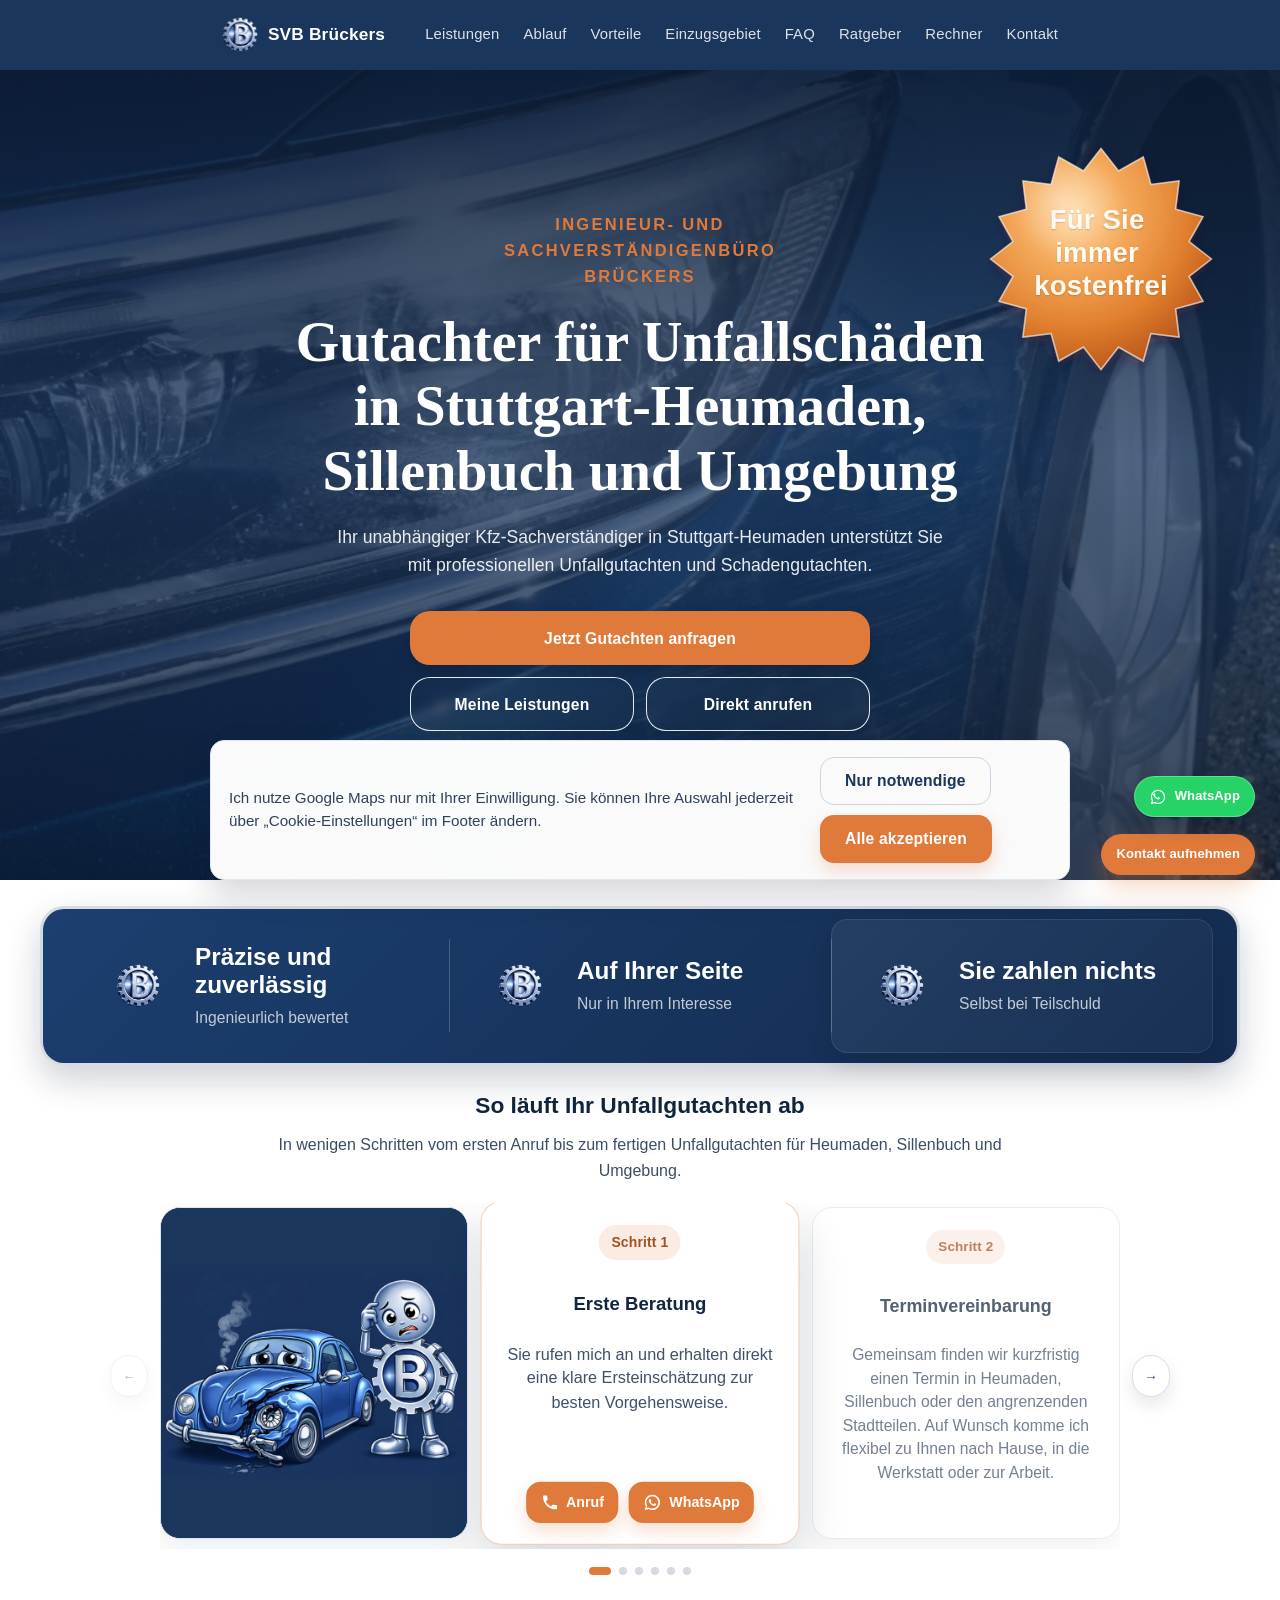
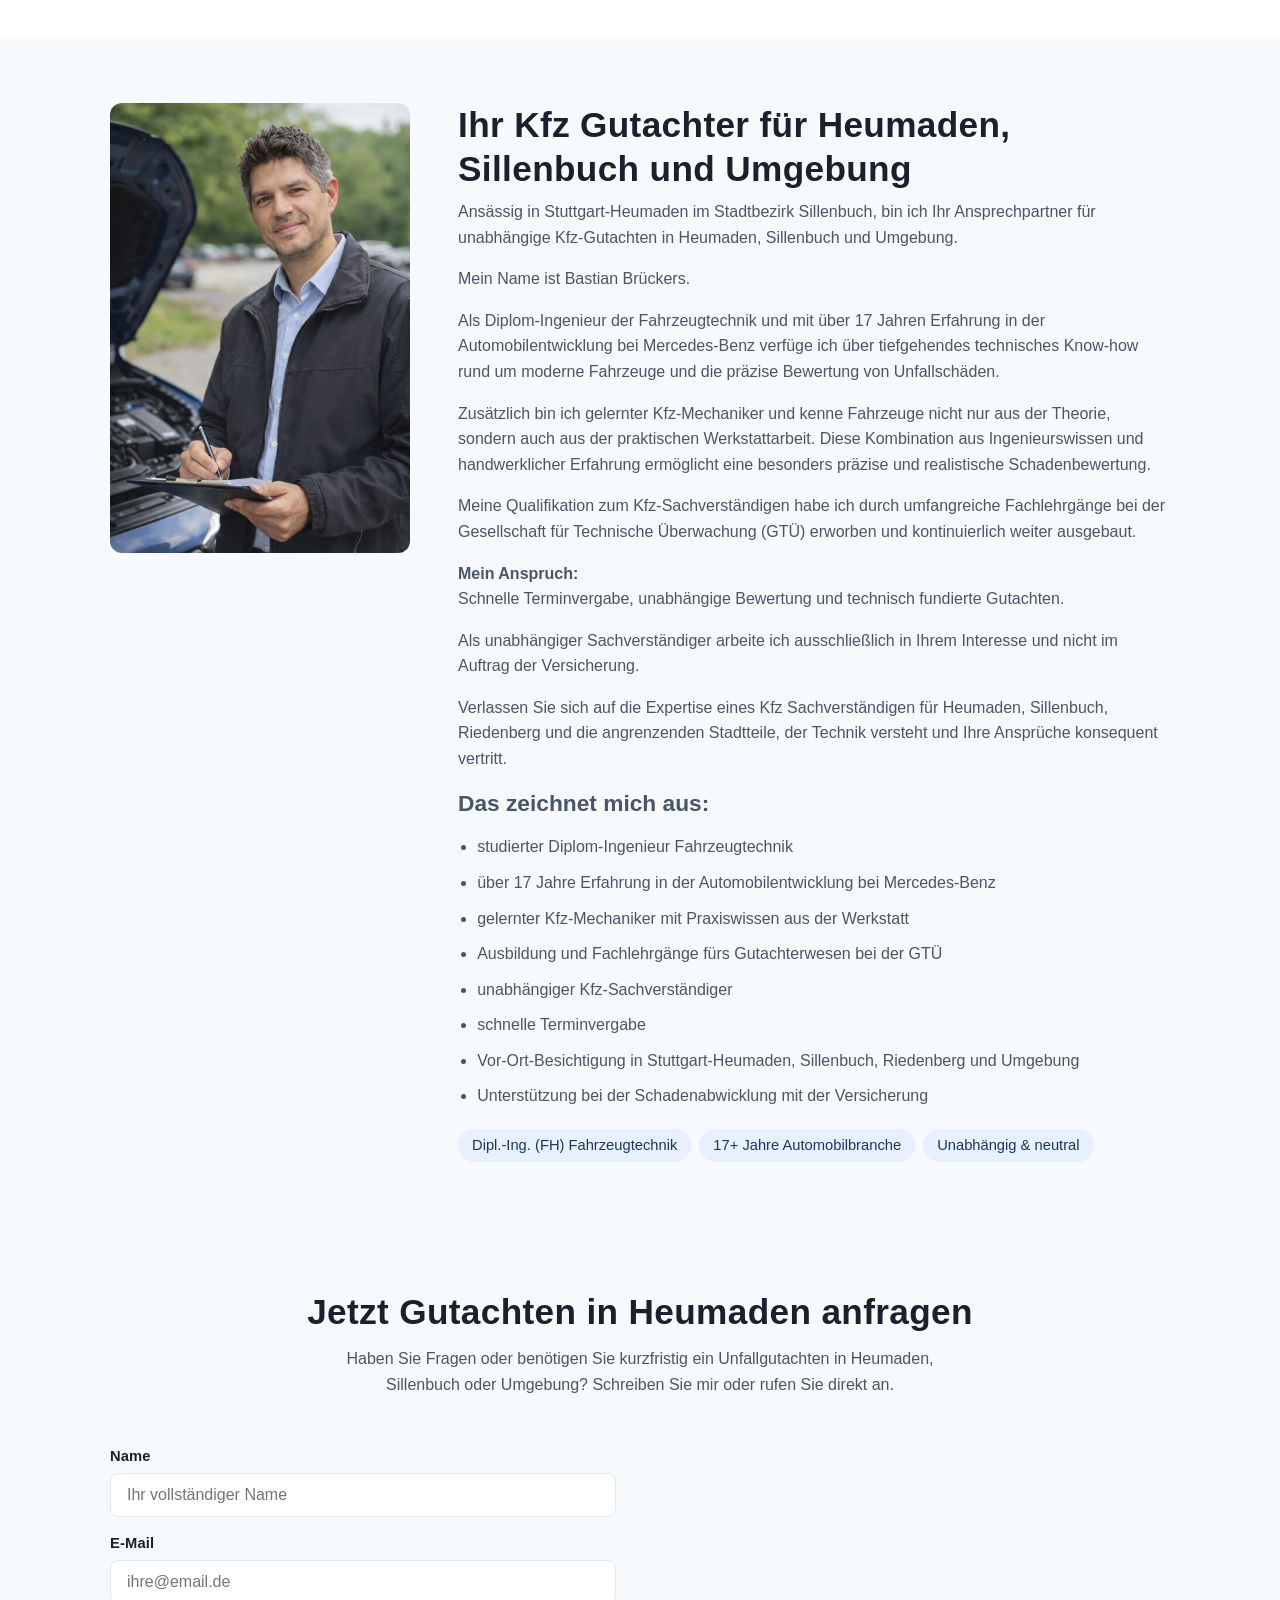
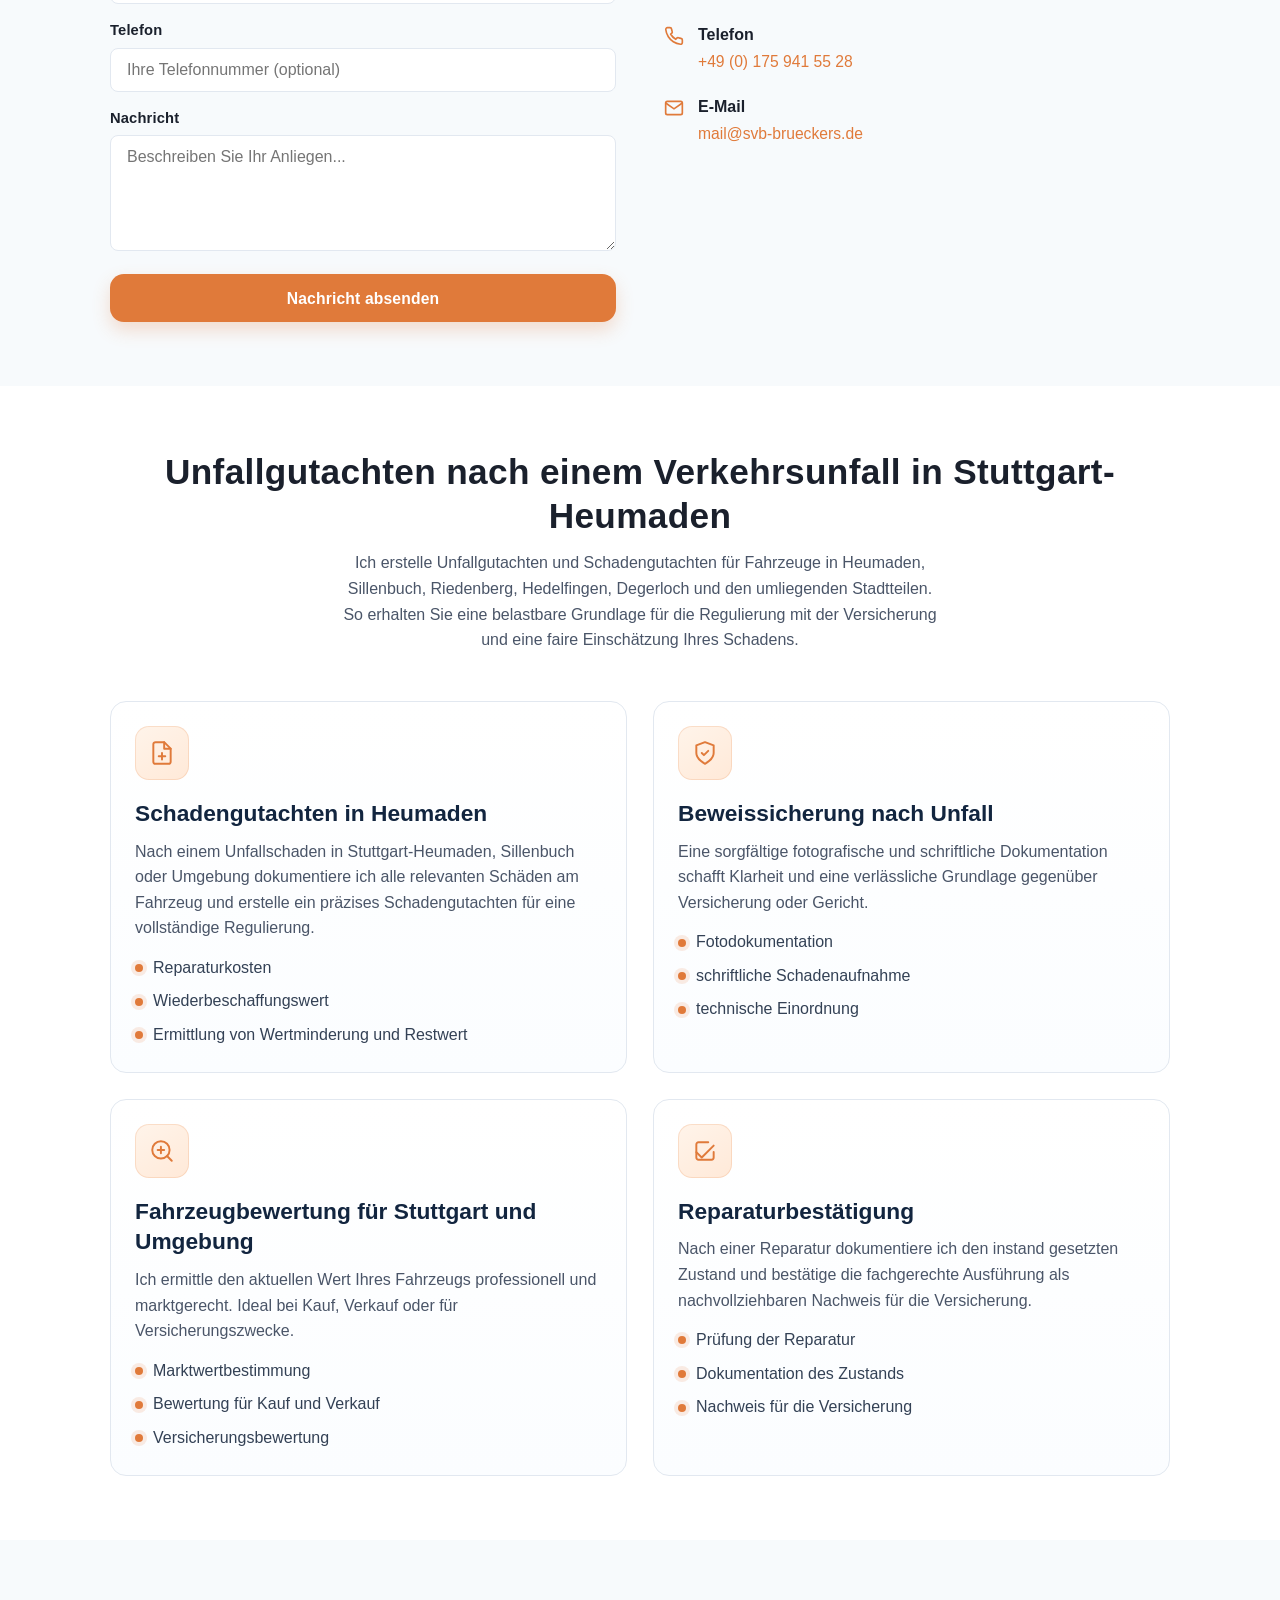
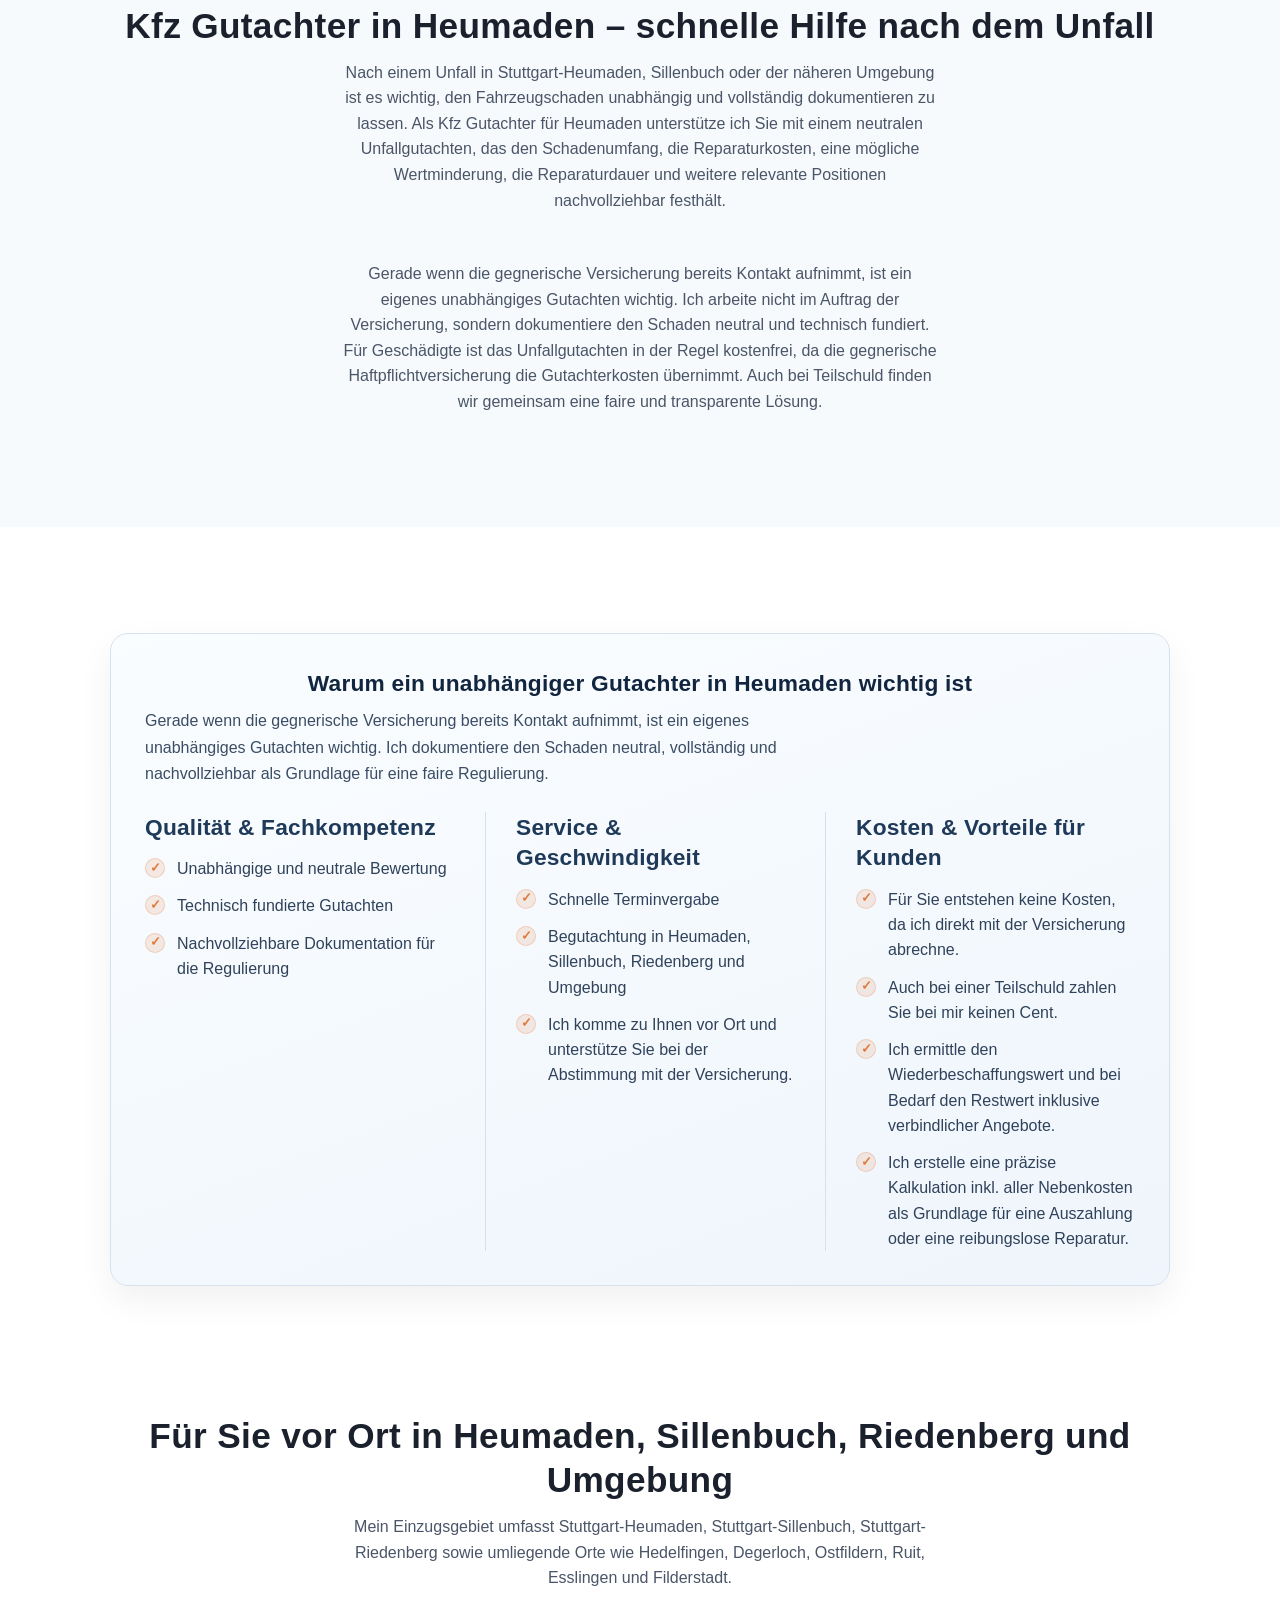
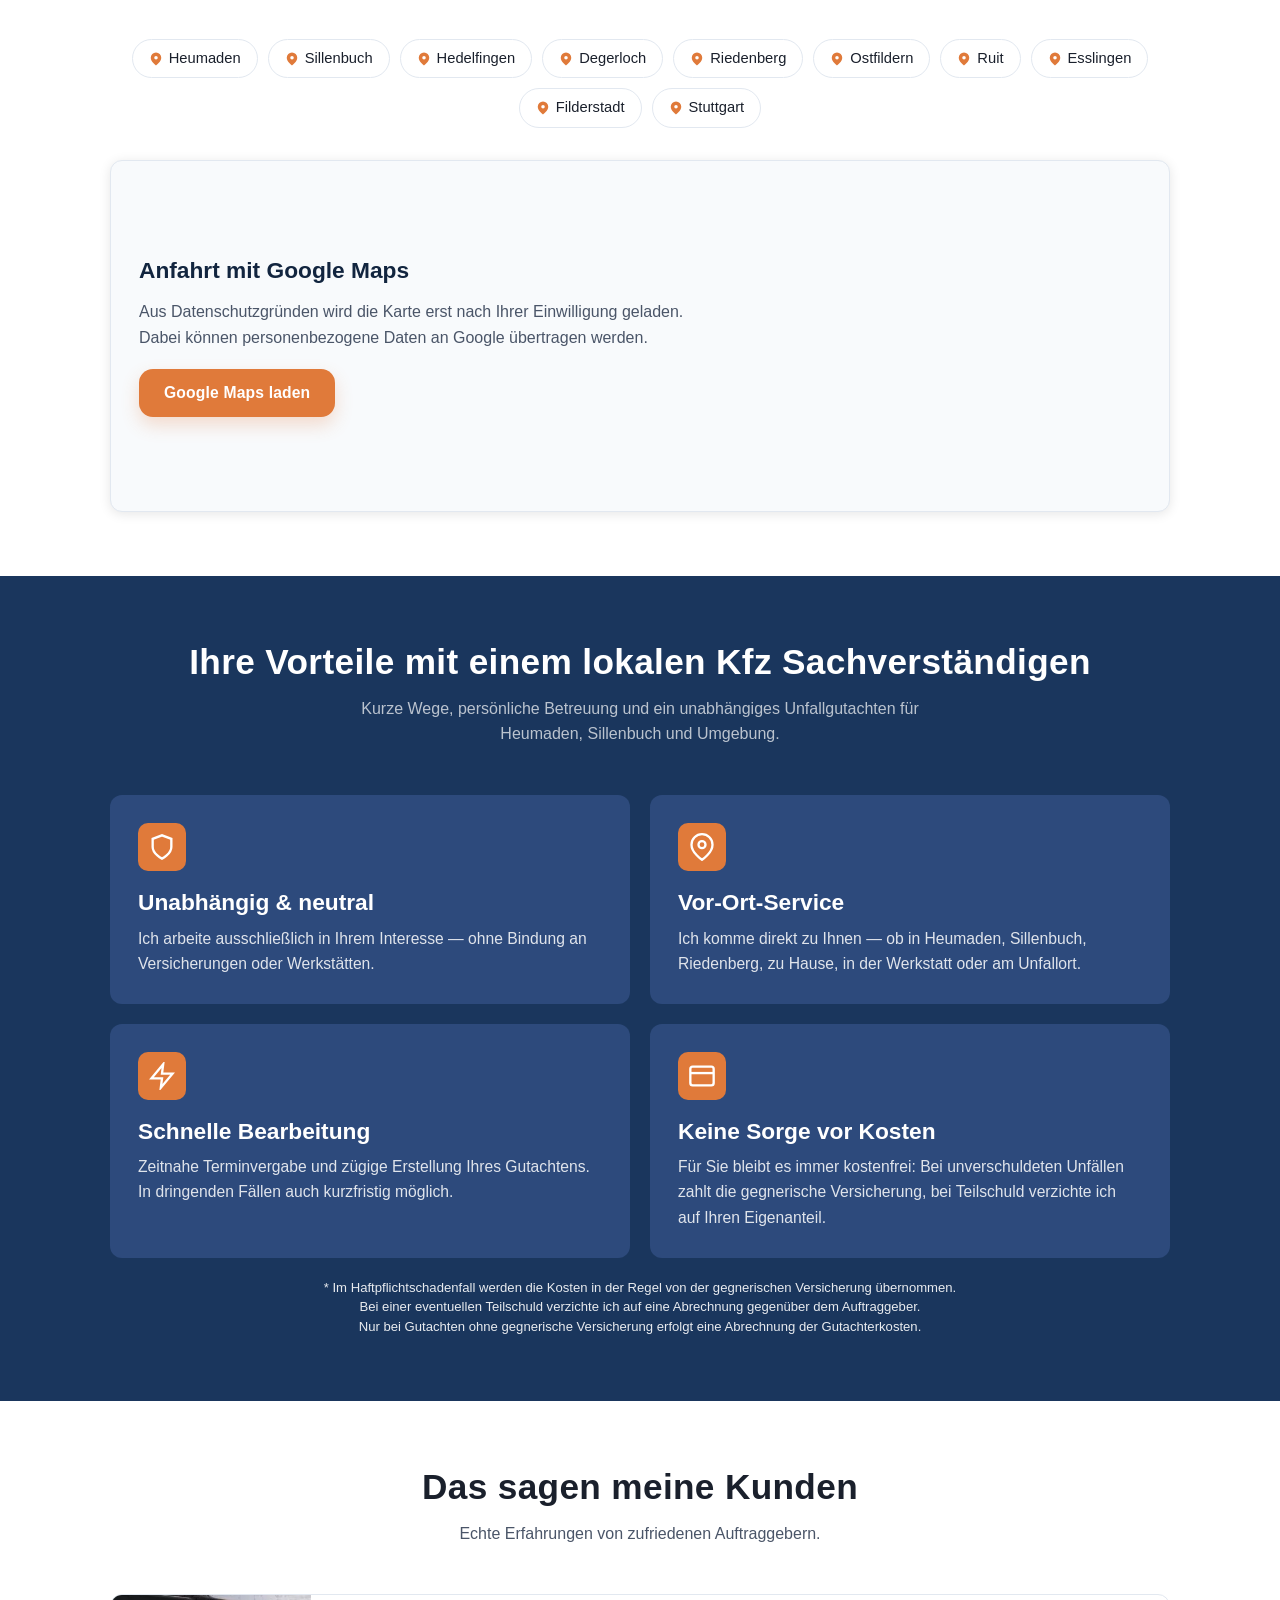
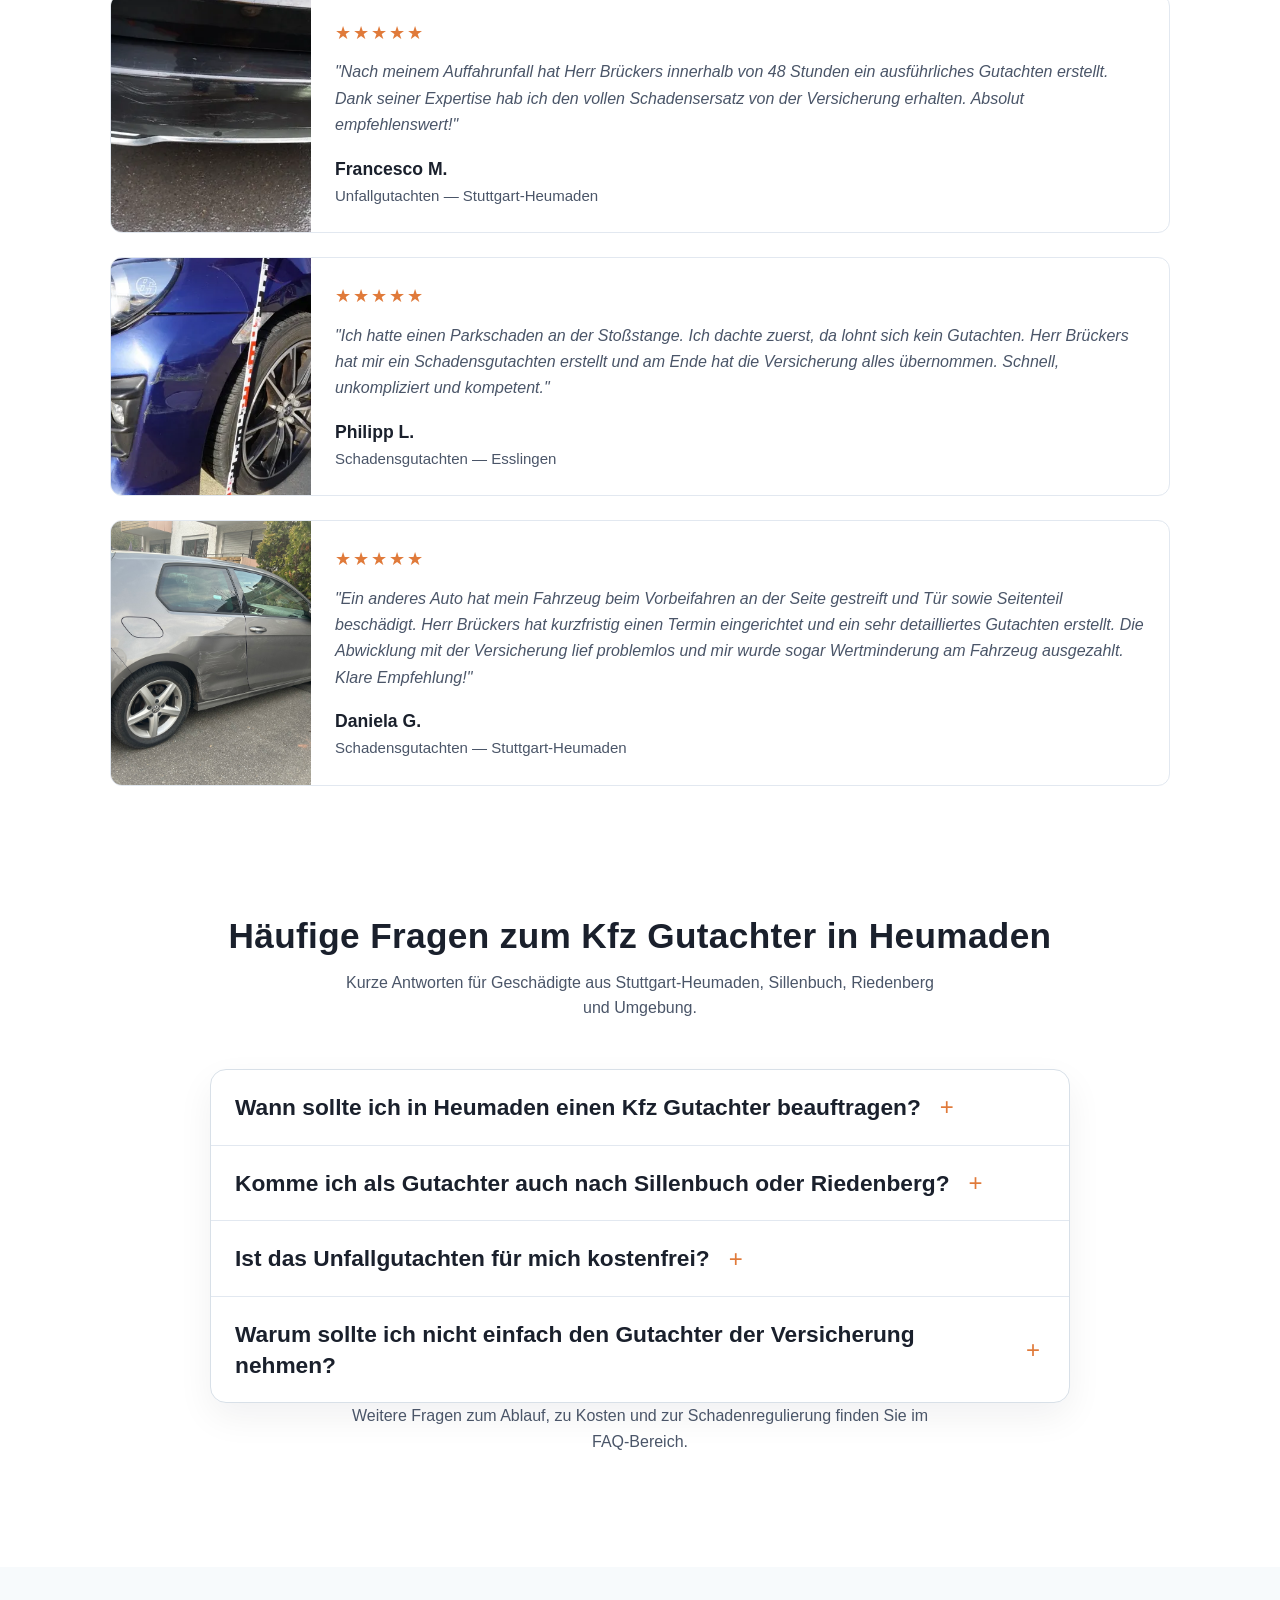
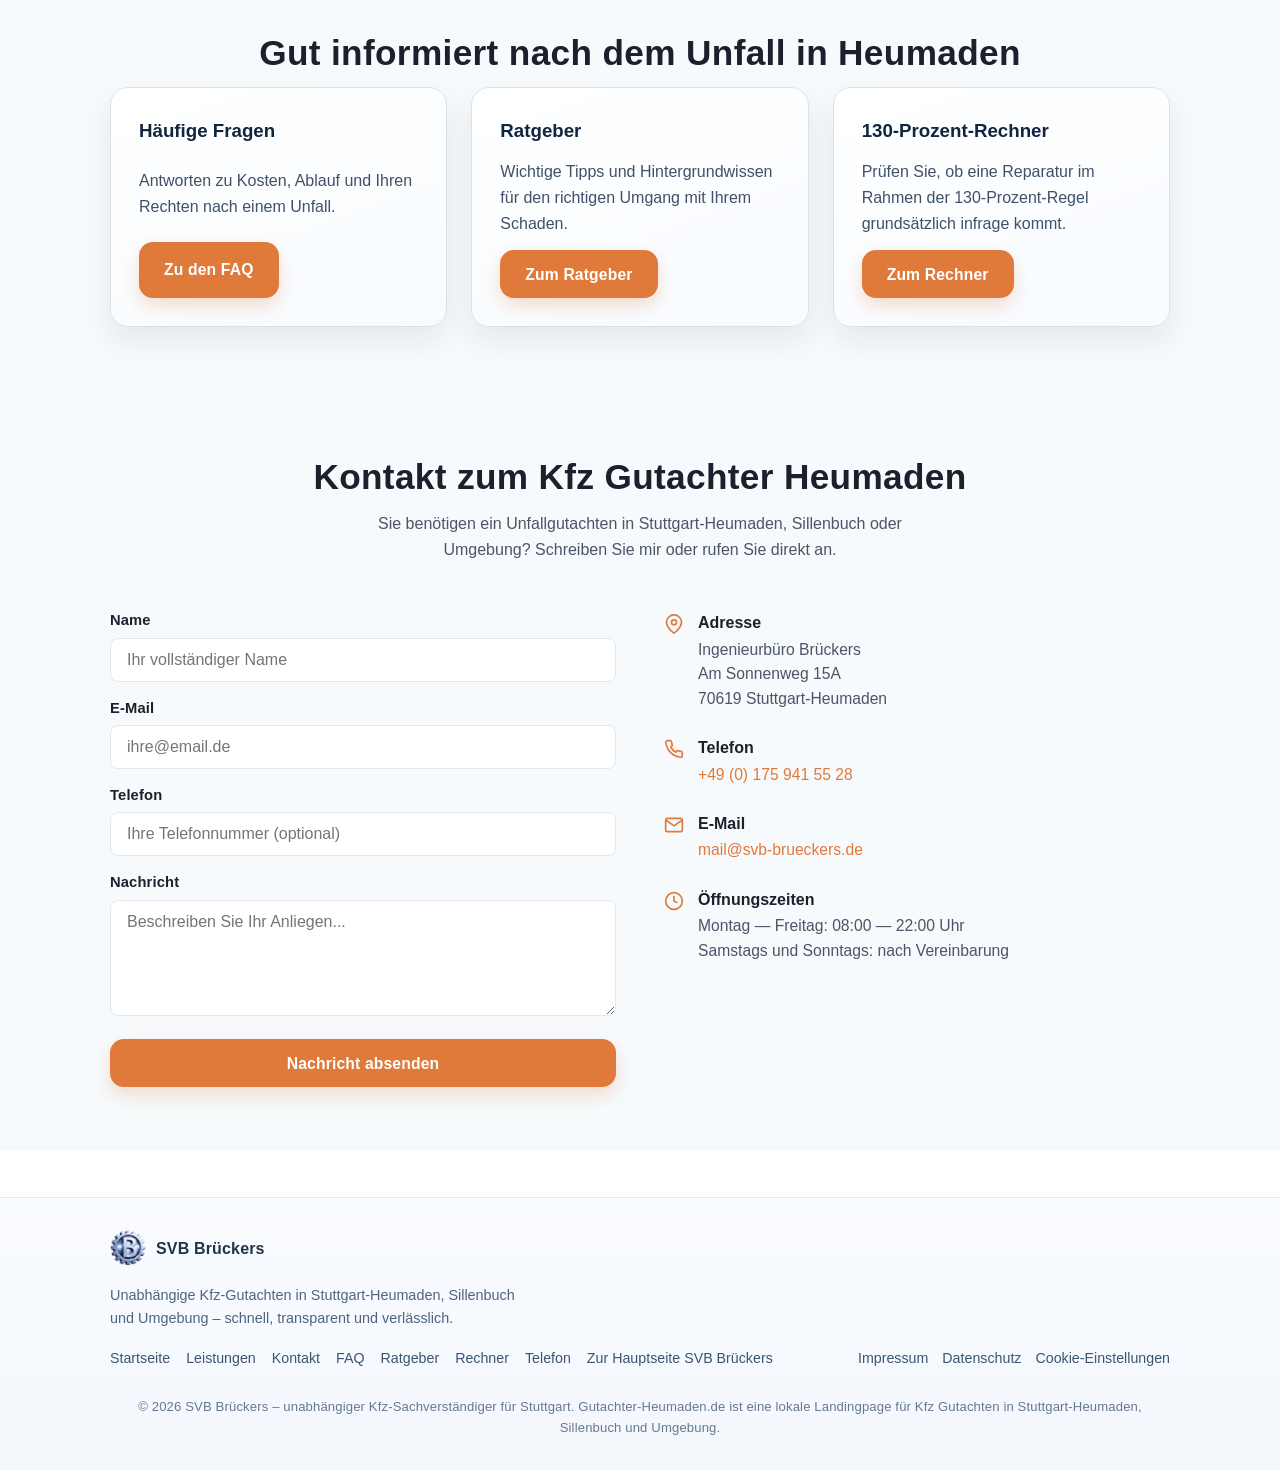
==== commit 9c305d81: "Unify WhatsApp number and update cost badge" ====
--- a/index.html
+++ b/index.html
@@ -165,7 +165,7 @@
   <section class="hero">
     <div class="hero-overlay"></div>
     <div class="hero-cost-badge" aria-label="Hinweis Kostenfreiheit">
-      <svg class="hero-cost-badge-svg" viewBox="0 0 200 200" role="img" aria-label="Für Sie immer kostenfrei*">
+      <svg class="hero-cost-badge-svg" viewBox="0 0 200 200" role="img" aria-label="Für Sie immer kostenfrei">
         <defs>
           <radialGradient id="heroBadgeGradient" cx="38%" cy="30%" r="72%">
             <stop offset="0%" stop-color="#ffd59a"></stop>
@@ -194,7 +194,7 @@
         <text class="hero-cost-badge-text" x="100" y="74" text-anchor="middle">
           <tspan x="100" dy="0">Für Sie</tspan>
           <tspan x="100" dy="1.2em">immer</tspan>
-          <tspan x="100" dy="1.2em">kostenfrei*</tspan>
+          <tspan x="100" dy="1.2em">kostenfrei</tspan>
         </text>
       </svg>
     </div>
@@ -210,7 +210,7 @@
             </svg>
           </a>
           <a href="#kontakt" class="btn btn-primary hero-main-cta hero-btn-primary"><span class="hero-main-cta-desktop">Jetzt Gutachten anfragen</span><span class="hero-main-cta-mobile">Gutachten anfragen</span></a>
-          <a href="https://wa.me/491608610203?text=Hallo%20Herr%20Br%C3%BCckers,%20ich%20interessiere%20mich%20f%C3%BCr%20ein%20Gutachten%20%C3%BCber%20gutachter-heumaden.de.%20K%C3%B6nnen%20Sie%20mich%20bitte%20kontaktieren%3F" class="btn btn-primary hero-icon-cta hero-icon-cta-whatsapp hero-cta-whatsapp hero-mobile-only" aria-label="Kontakt per WhatsApp">
+          <a href="https://wa.me/491759415528?text=Hallo%20Herr%20Br%C3%BCckers,%20ich%20interessiere%20mich%20f%C3%BCr%20ein%20Gutachten%20%C3%BCber%20gutachter-heumaden.de.%20K%C3%B6nnen%20Sie%20mich%20bitte%20kontaktieren%3F" class="btn btn-primary hero-icon-cta hero-icon-cta-whatsapp hero-cta-whatsapp hero-mobile-only" aria-label="Kontakt per WhatsApp">
             <svg width="22" height="22" viewBox="0 0 32 32" aria-hidden="true" focusable="false">
               <path d="M16 3C8.82 3 3 8.82 3 16c0 2.28.59 4.51 1.7 6.47L3 29l6.75-1.64A12.9 12.9 0 0 0 16 29c7.18 0 13-5.82 13-13S23.18 3 16 3zm0 23.6c-1.98 0-3.92-.52-5.62-1.5l-.4-.23-4 .97.99-3.9-.26-.41a10.5 10.5 0 1 1 9.3 5.07zm5.76-7.9c-.31-.16-1.85-.91-2.13-1.01-.29-.11-.49-.16-.7.16-.21.31-.8 1.01-.98 1.22-.18.21-.36.24-.67.08-.31-.16-1.31-.48-2.49-1.52-.92-.82-1.54-1.83-1.72-2.14-.18-.31-.02-.48.14-.64.14-.14.31-.36.47-.54.16-.18.21-.31.31-.52.1-.21.05-.39-.03-.54-.08-.16-.7-1.69-.96-2.32-.25-.61-.5-.53-.7-.54h-.6c-.21 0-.54.08-.82.39-.28.31-1.08 1.06-1.08 2.58s1.11 2.98 1.26 3.19c.16.21 2.17 3.3 5.25 4.63.73.31 1.31.49 1.75.62.73.23 1.39.2 1.91.12.58-.09 1.85-.76 2.11-1.49.26-.74.26-1.37.18-1.5-.08-.13-.29-.2-.6-.36z" fill="currentColor"></path>
             </svg>
@@ -283,7 +283,7 @@
                   </svg>
                   <span>Anruf</span>
                 </a>
-                <a href="https://wa.me/491608610203?text=Hallo%20Herr%20Br%C3%BCckers,%20ich%20interessiere%20mich%20f%C3%BCr%20ein%20Gutachten%20%C3%BCber%20gutachter-heumaden.de.%20K%C3%B6nnen%20Sie%20mich%20bitte%20kontaktieren%3F" class="process-card-cta process-card-cta-whatsapp" aria-label="Kontakt per WhatsApp">
+                <a href="https://wa.me/491759415528?text=Hallo%20Herr%20Br%C3%BCckers,%20ich%20interessiere%20mich%20f%C3%BCr%20ein%20Gutachten%20%C3%BCber%20gutachter-heumaden.de.%20K%C3%B6nnen%20Sie%20mich%20bitte%20kontaktieren%3F" class="process-card-cta process-card-cta-whatsapp" aria-label="Kontakt per WhatsApp">
                   <svg width="18" height="18" viewBox="0 0 32 32" aria-hidden="true" focusable="false">
                     <path d="M16 3C8.82 3 3 8.82 3 16c0 2.28.59 4.51 1.7 6.47L3 29l6.75-1.64A12.9 12.9 0 0 0 16 29c7.18 0 13-5.82 13-13S23.18 3 16 3zm0 23.6c-1.98 0-3.92-.52-5.62-1.5l-.4-.23-4 .97.99-3.9-.26-.41a10.5 10.5 0 1 1 9.3 5.07zm5.76-7.9c-.31-.16-1.85-.91-2.13-1.01-.29-.11-.49-.16-.7.16-.21.31-.8 1.01-.98 1.22-.18.21-.36.24-.67.08-.31-.16-1.31-.48-2.49-1.52-.92-.82-1.54-1.83-1.72-2.14-.18-.31-.02-.48.14-.64.14-.14.31-.36.47-.54.16-.18.21-.31.31-.52.1-.21.05-.39-.03-.54-.08-.16-.7-1.69-.96-2.32-.25-.61-.5-.53-.7-.54h-.6c-.21 0-.54.08-.82.39-.28.31-1.08 1.06-1.08 2.58s1.11 2.98 1.26 3.19c.16.21 2.17 3.3 5.25 4.63.73.31 1.31.49 1.75.62.73.23 1.39.2 1.91.12.58-.09 1.85-.76 2.11-1.49.26-.74.26-1.37.18-1.5-.08-.13-.29-.2-.6-.36z" fill="currentColor"></path>
                   </svg>
@@ -325,7 +325,7 @@
                   </svg>
                   <span>Anruf</span>
                 </a>
-                <a href="https://wa.me/491608610203?text=Hallo%20Herr%20Br%C3%BCckers,%20ich%20interessiere%20mich%20f%C3%BCr%20ein%20Gutachten%20%C3%BCber%20gutachter-heumaden.de.%20K%C3%B6nnen%20Sie%20mich%20bitte%20kontaktieren%3F" class="process-card-cta process-card-cta-whatsapp" aria-label="Kontakt per WhatsApp">
+                <a href="https://wa.me/491759415528?text=Hallo%20Herr%20Br%C3%BCckers,%20ich%20interessiere%20mich%20f%C3%BCr%20ein%20Gutachten%20%C3%BCber%20gutachter-heumaden.de.%20K%C3%B6nnen%20Sie%20mich%20bitte%20kontaktieren%3F" class="process-card-cta process-card-cta-whatsapp" aria-label="Kontakt per WhatsApp">
                   <svg width="18" height="18" viewBox="0 0 32 32" aria-hidden="true" focusable="false">
                     <path d="M16 3C8.82 3 3 8.82 3 16c0 2.28.59 4.51 1.7 6.47L3 29l6.75-1.64A12.9 12.9 0 0 0 16 29c7.18 0 13-5.82 13-13S23.18 3 16 3zm0 23.6c-1.98 0-3.92-.52-5.62-1.5l-.4-.23-4 .97.99-3.9-.26-.41a10.5 10.5 0 1 1 9.3 5.07zm5.76-7.9c-.31-.16-1.85-.91-2.13-1.01-.29-.11-.49-.16-.7.16-.21.31-.8 1.01-.98 1.22-.18.21-.36.24-.67.08-.31-.16-1.31-.48-2.49-1.52-.92-.82-1.54-1.83-1.72-2.14-.18-.31-.02-.48.14-.64.14-.14.31-.36.47-.54.16-.18.21-.31.31-.52.1-.21.05-.39-.03-.54-.08-.16-.7-1.69-.96-2.32-.25-.61-.5-.53-.7-.54h-.6c-.21 0-.54.08-.82.39-.28.31-1.08 1.06-1.08 2.58s1.11 2.98 1.26 3.19c.16.21 2.17 3.3 5.25 4.63.73.31 1.31.49 1.75.62.73.23 1.39.2 1.91.12.58-.09 1.85-.76 2.11-1.49.26-.74.26-1.37.18-1.5-.08-.13-.29-.2-.6-.36z" fill="currentColor"></path>
                   </svg>
@@ -811,7 +811,7 @@
      title="Kontakt aufnehmen">
     Kontakt aufnehmen
   </a>
-  <a href="https://wa.me/491608610203?text=Hallo%20Herr%20Br%C3%BCckers,%20ich%20interessiere%20mich%20f%C3%BCr%20ein%20Gutachten%20%C3%BCber%20gutachter-heumaden.de.%20K%C3%B6nnen%20Sie%20mich%20bitte%20kontaktieren%3F"
+  <a href="https://wa.me/491759415528?text=Hallo%20Herr%20Br%C3%BCckers,%20ich%20interessiere%20mich%20f%C3%BCr%20ein%20Gutachten%20%C3%BCber%20gutachter-heumaden.de.%20K%C3%B6nnen%20Sie%20mich%20bitte%20kontaktieren%3F"
      class="whatsapp-fab"
      target="_blank"
      rel="noopener noreferrer"
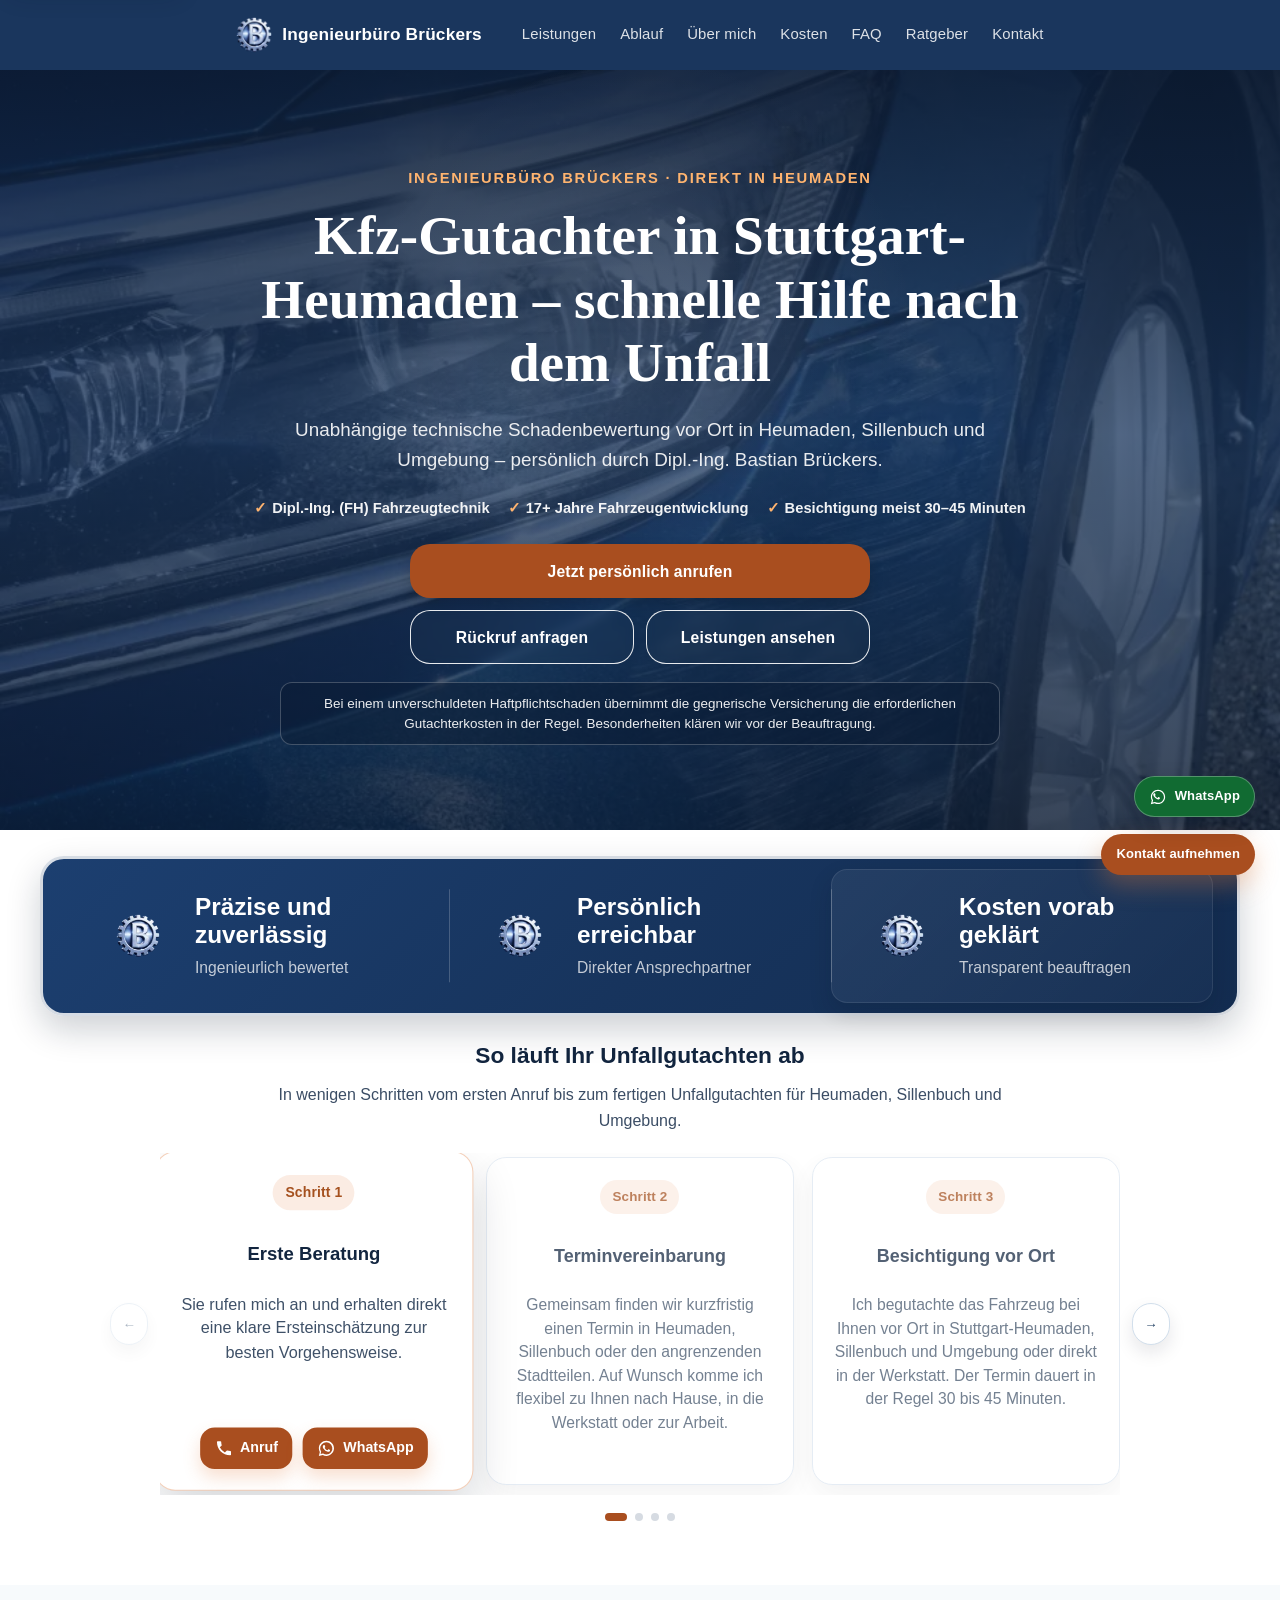
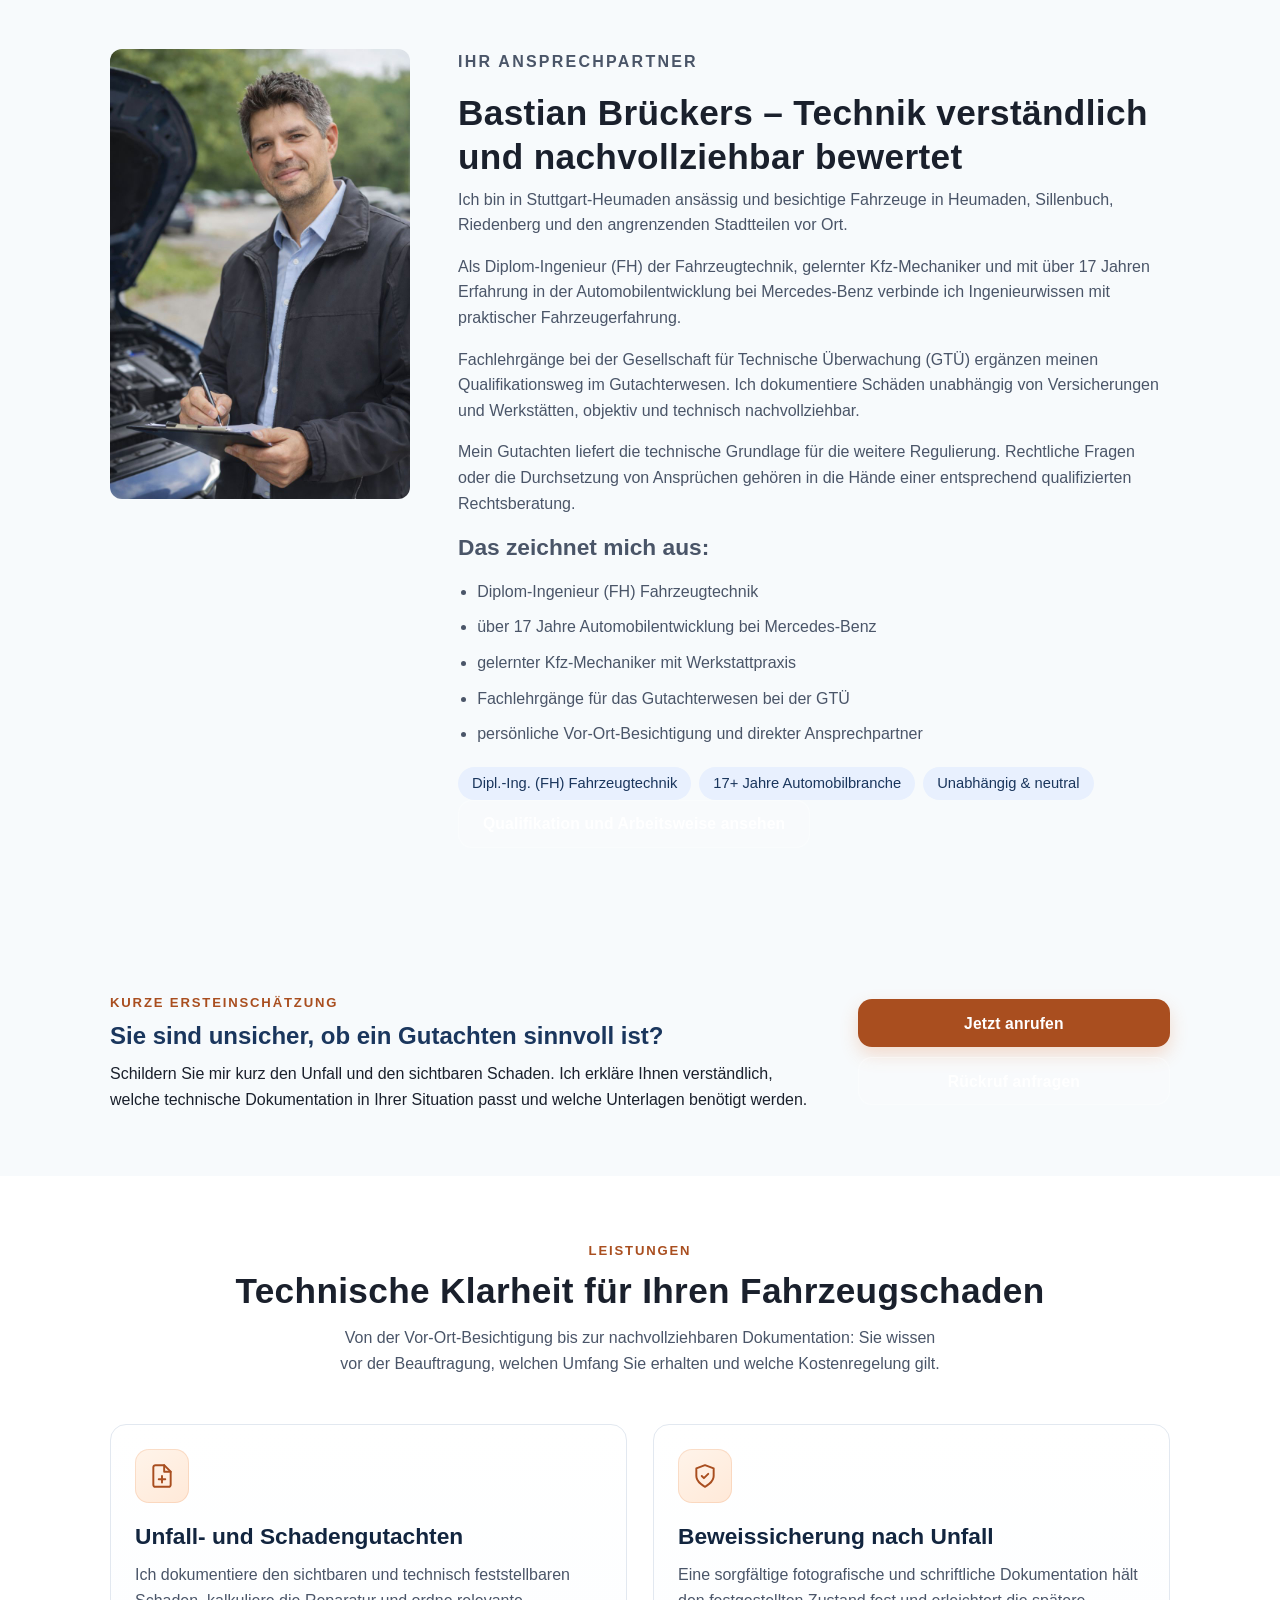
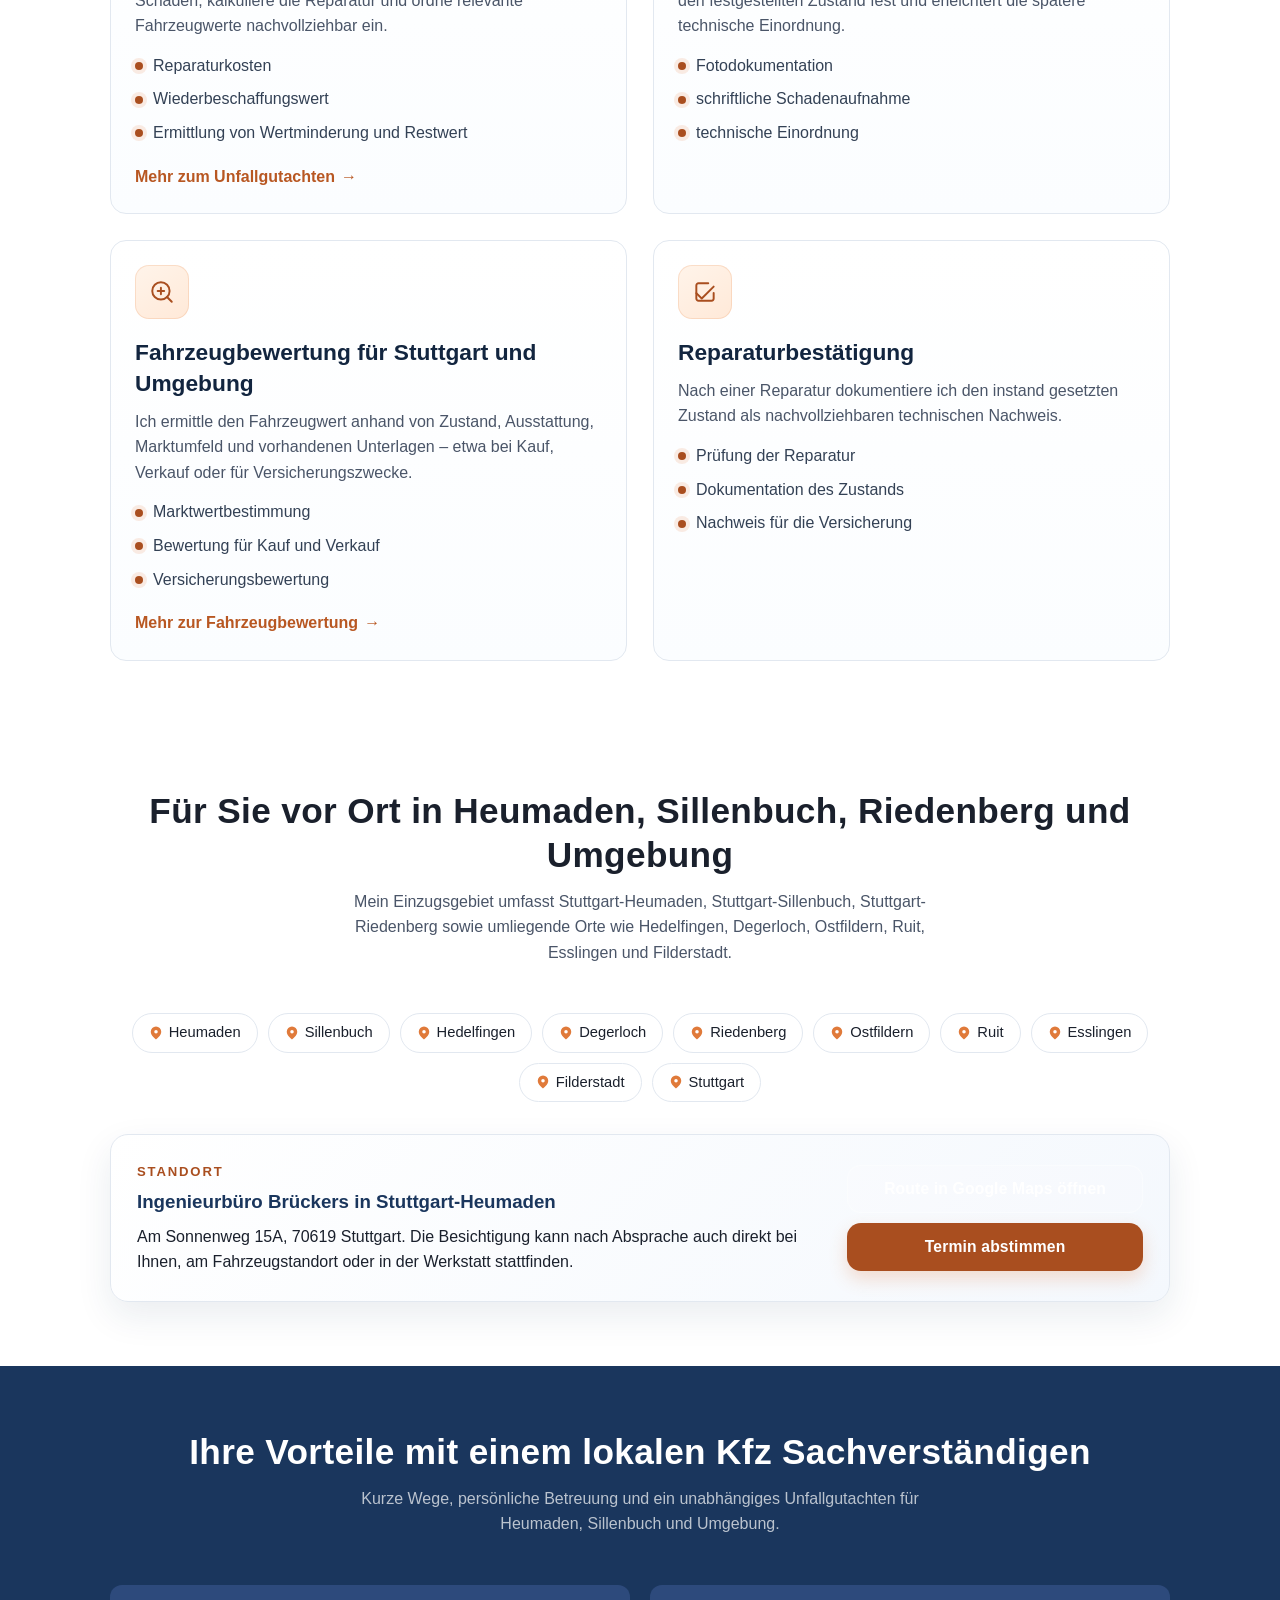
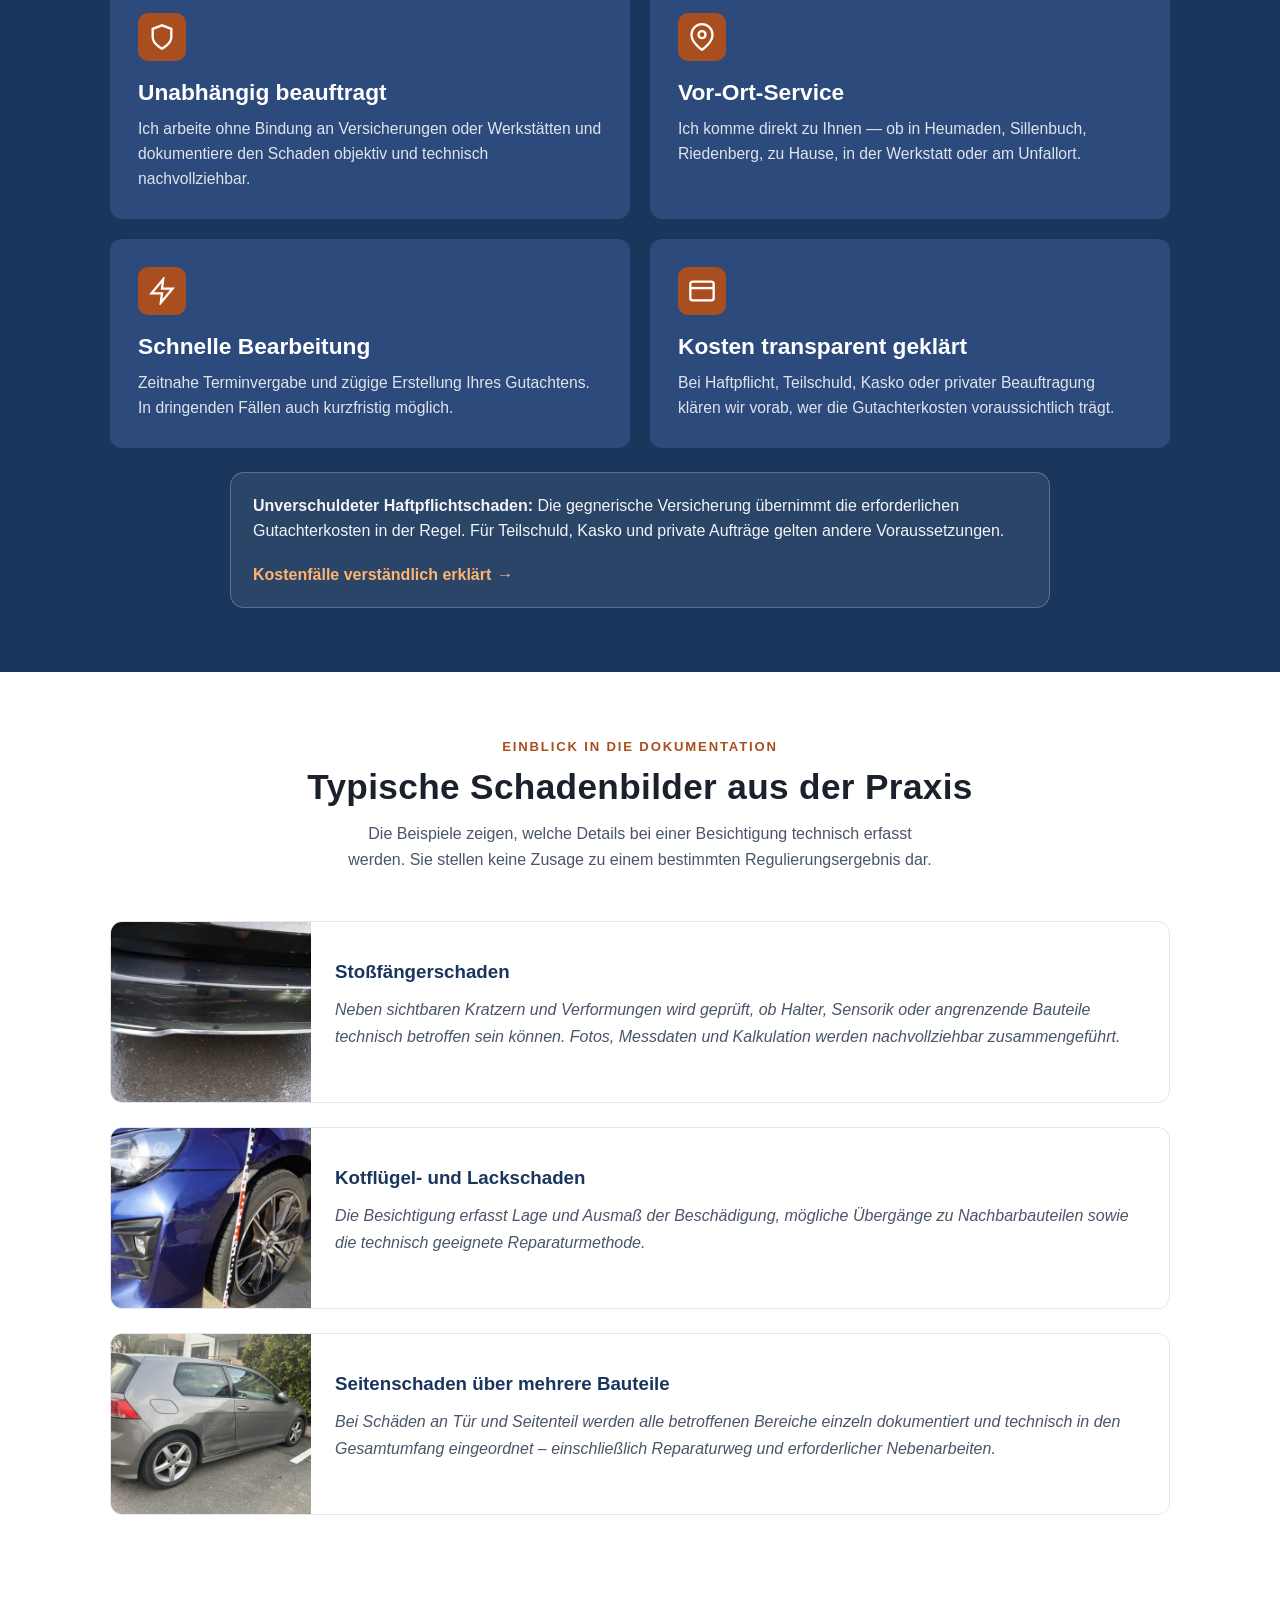
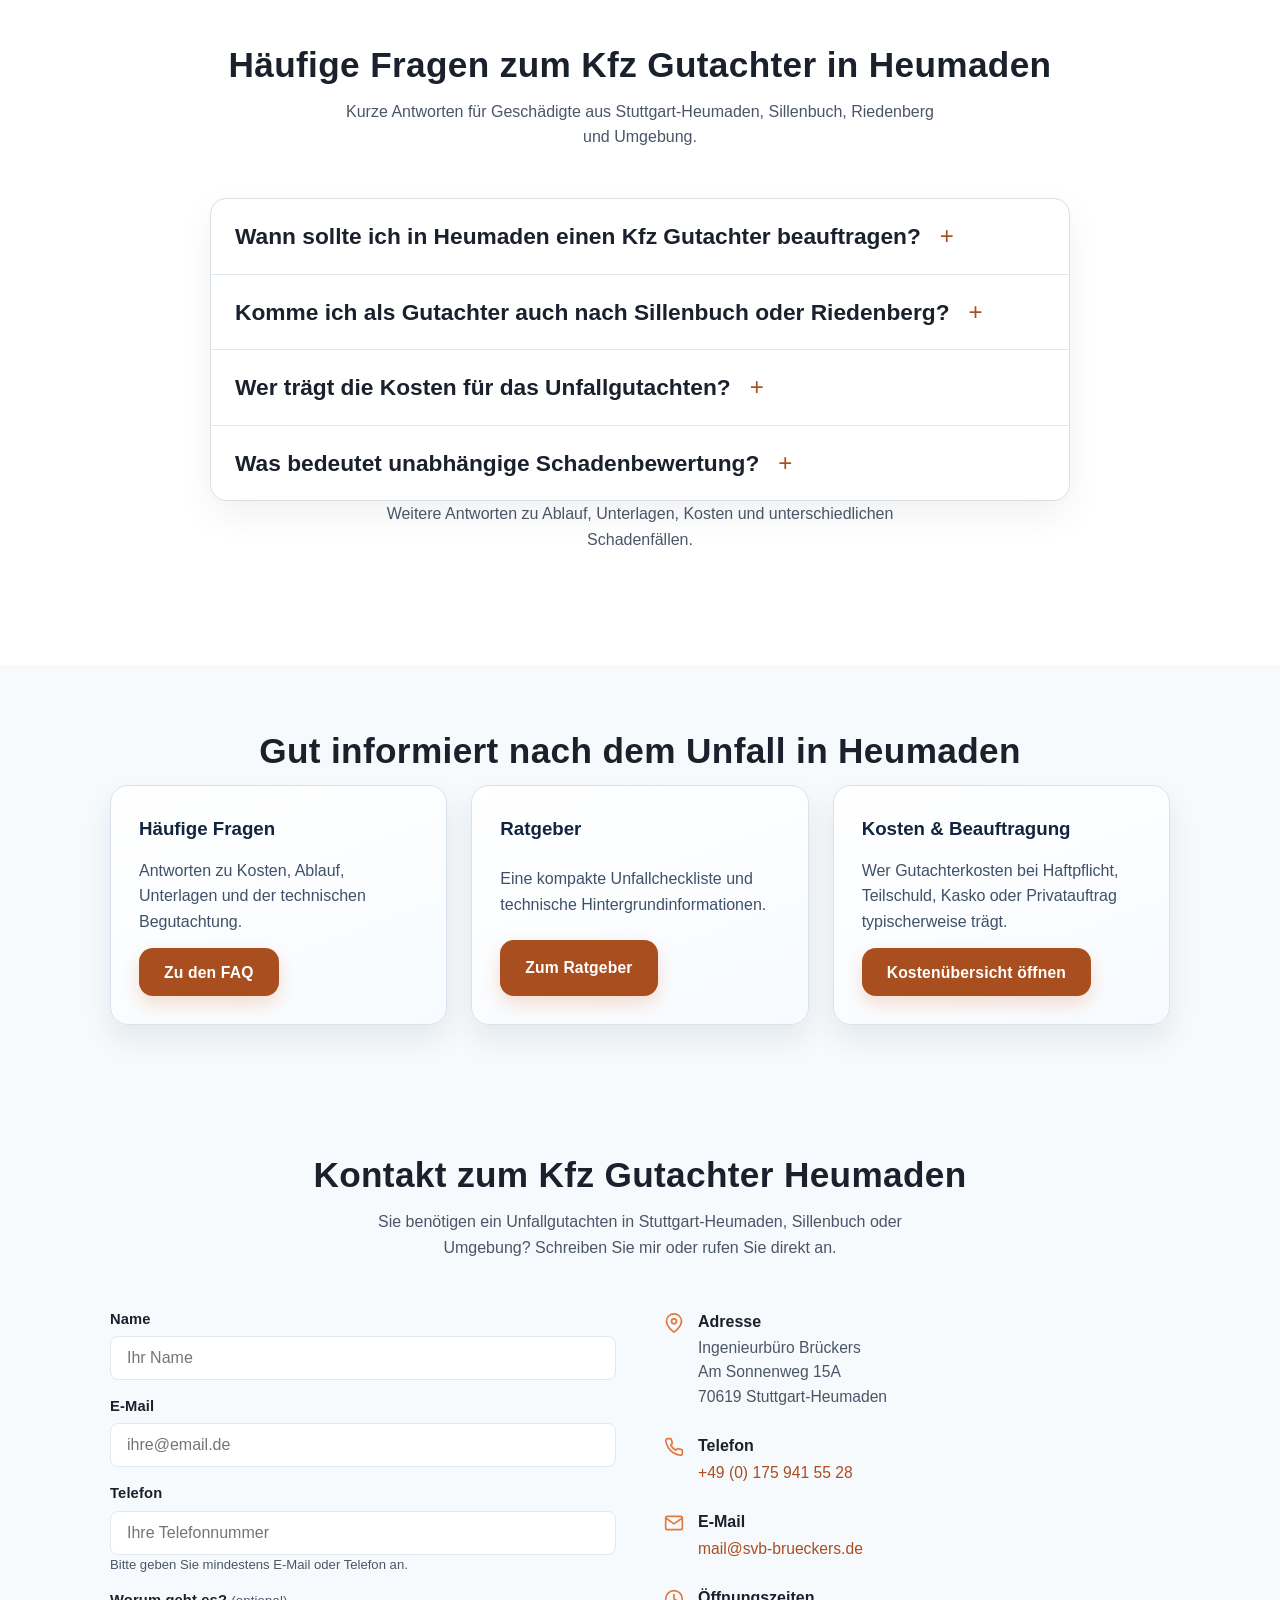
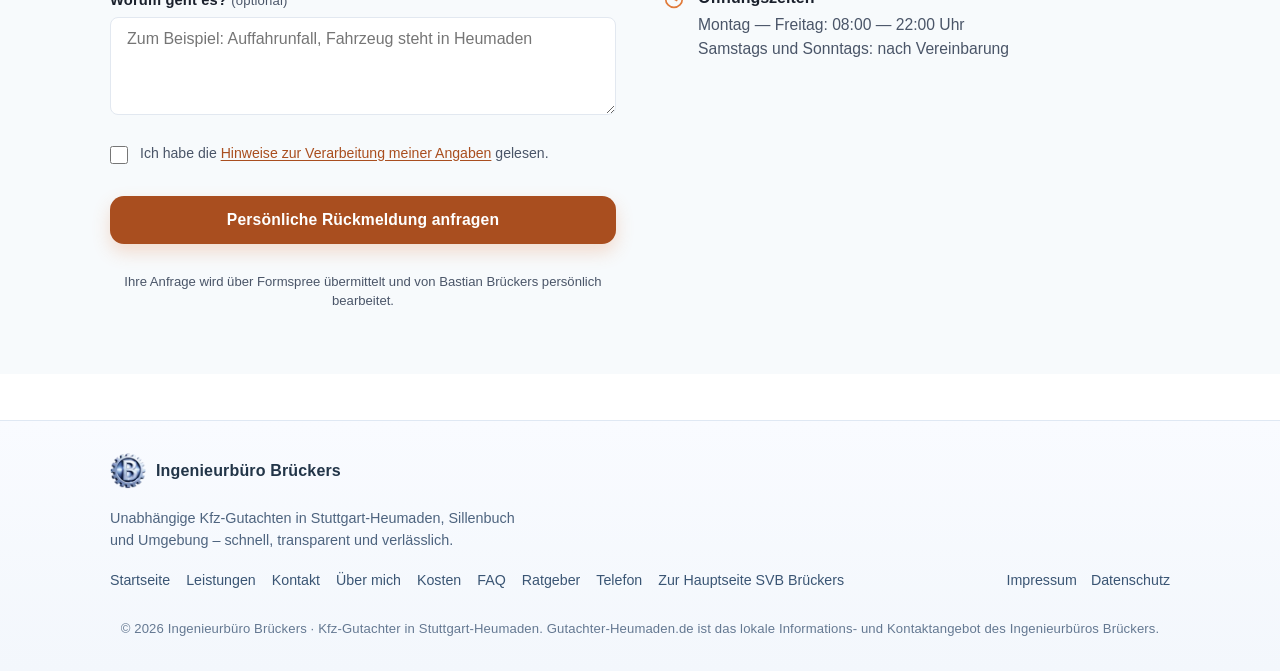
==== commit 40c5e1de: "Improve trust, conversion and local SEO" ====
--- a/index.html
+++ b/index.html
@@ -5,70 +5,94 @@
 <meta charset="UTF-8">
 <meta name="viewport" content="width=device-width, initial-scale=1.0">
 
-<title>Kfz Gutachter Heumaden | Unfallgutachten &amp; Schadengutachten</title>
-
-<meta name="description" content="Unabhängiger Kfz Gutachter in Stuttgart-Heumaden, Sillenbuch und Umgebung. Unfallgutachten, Schadengutachten und Fahrzeugbewertung – schnell, neutral und zuverlässig.">
+<title>Kfz-Gutachter Stuttgart-Heumaden | Ingenieurbüro Brückers</title>
+
+<meta name="description" content="Kfz-Gutachter in Stuttgart-Heumaden: unabhängige Unfallgutachten und Fahrzeugbewertungen vor Ort. Dipl.-Ing. Bastian Brückers persönlich erreichen.">
 
 <meta name="robots" content="index, follow">
 
-<link rel="canonical" href="https://gutachter-heumaden.de">
+<link rel="canonical" href="https://gutachter-heumaden.de/">
 
 <link rel="stylesheet" href="css/style.css">
+<link rel="preload" as="image" href="images/blauer-kotfluegel-unfallschaden.webp" type="image/webp" fetchpriority="high">
 
 <link rel="icon" type="image/webp" href="images/svb-brueckers-logo.webp">
 
 
 <!-- Open Graph (für Google, WhatsApp, LinkedIn Vorschau) -->
-<meta property="og:title" content="Kfz Gutachter Heumaden – Unfallgutachten &amp; Schadengutachten">
-<meta property="og:description" content="Unabhängiger Kfz-Sachverständiger für Stuttgart-Heumaden, Sillenbuch und Umgebung. Unfallgutachten, Schadengutachten und Fahrzeugbewertung.">
-<meta property="og:url" content="https://gutachter-heumaden.de">
+<meta property="og:title" content="Kfz-Gutachter Stuttgart-Heumaden | Ingenieurbüro Brückers">
+<meta property="og:description" content="Unabhängige technische Schadenbewertung vor Ort in Heumaden, Sillenbuch und Umgebung.">
+<meta property="og:url" content="https://gutachter-heumaden.de/">
 <meta property="og:type" content="website">
-<meta property="og:image" content="https://gutachter-heumaden.de/images/Gutachter_Portrait.png">
-
-
-<!-- Local Business Schema für Google -->
+<meta property="og:locale" content="de_DE">
+<meta property="og:image" content="https://gutachter-heumaden.de/images/bastian-brueckers-portrait.jpg">
+<meta property="og:image:alt" content="Diplom-Ingenieur Bastian Brückers, Kfz-Sachverständiger in Stuttgart-Heumaden">
+
+
+<!-- Strukturierte Angaben zum Unternehmen und Ansprechpartner -->
 <script type="application/ld+json">
 {
   "@context": "https://schema.org",
-  "@type": "ProfessionalService",
-  "name": "Gutachter Heumaden – Ingenieurbüro Brückers",
-  "legalName": "Ingenieurbüro Brückers – KFZ Sachverständiger",
-  "url": "https://gutachter-heumaden.de",
-  "telephone": "+491759415528",
-  "email": "mail@svb-brueckers.de",
-  "address": {
-    "@type": "PostalAddress",
-    "streetAddress": "Am Sonnenweg 15A",
-    "postalCode": "70619",
-    "addressLocality": "Stuttgart-Heumaden",
-    "addressCountry": "DE"
-  },
-  "areaServed": [
-    { "@type": "Place", "name": "Heumaden" },
-    { "@type": "Place", "name": "Sillenbuch" },
-    { "@type": "Place", "name": "Riedenberg" },
-    { "@type": "Place", "name": "Hedelfingen" },
-    { "@type": "Place", "name": "Degerloch" },
-    { "@type": "Place", "name": "Ostfildern" },
-    { "@type": "Place", "name": "Esslingen" },
-    { "@type": "Place", "name": "Stuttgart" }
-  ],
-  "sameAs": [
-    "https://svb-brueckers.de/"
-  ],
-  "description": "Unabhängiger Kfz Gutachter in Stuttgart-Heumaden, Sillenbuch und Umgebung. Ich erstelle Unfallgutachten, Schadengutachten und Fahrzeugbewertungen in Stuttgart und Umgebung.",
-  "openingHoursSpecification": [
+  "@graph": [
     {
-      "@type": "OpeningHoursSpecification",
-      "dayOfWeek": ["Monday","Tuesday","Wednesday","Thursday","Friday"],
-      "opens": "06:00",
-      "closes": "22:00"
+      "@type": "WebSite",
+      "@id": "https://gutachter-heumaden.de/#website",
+      "url": "https://gutachter-heumaden.de/",
+      "name": "Gutachter Heumaden",
+      "inLanguage": "de-DE",
+      "publisher": { "@id": "https://gutachter-heumaden.de/#business" }
     },
     {
-      "@type": "OpeningHoursSpecification",
-      "dayOfWeek": "Saturday",
-      "opens": "08:00",
-      "closes": "20:00"
+      "@type": "LocalBusiness",
+      "@id": "https://gutachter-heumaden.de/#business",
+      "name": "Ingenieurbüro Brückers",
+      "alternateName": "Gutachter Heumaden",
+      "url": "https://gutachter-heumaden.de/",
+      "telephone": "+491759415528",
+      "email": "mail@svb-brueckers.de",
+      "image": "https://gutachter-heumaden.de/images/bastian-brueckers-portrait.jpg",
+      "logo": {
+        "@type": "ImageObject",
+        "url": "https://gutachter-heumaden.de/images/svb-brueckers-logo-512.webp",
+        "contentUrl": "https://gutachter-heumaden.de/images/svb-brueckers-logo-512.webp",
+        "width": 512,
+        "height": 512
+      },
+      "address": {
+        "@type": "PostalAddress",
+        "streetAddress": "Am Sonnenweg 15A",
+        "postalCode": "70619",
+        "addressLocality": "Stuttgart",
+        "addressRegion": "Baden-Württemberg",
+        "addressCountry": "DE"
+      },
+      "geo": {
+        "@type": "GeoCoordinates",
+        "latitude": 48.7475466,
+        "longitude": 9.2399083
+      },
+      "areaServed": [
+        "Stuttgart-Heumaden", "Sillenbuch", "Riedenberg", "Hedelfingen",
+        "Degerloch", "Ostfildern", "Esslingen am Neckar", "Filderstadt", "Stuttgart"
+      ],
+      "sameAs": ["https://svb-brueckers.de/"],
+      "founder": { "@id": "https://gutachter-heumaden.de/#bastian-brueckers" },
+      "description": "Unabhängige Unfallgutachten, Schadengutachten und Fahrzeugbewertungen durch Dipl.-Ing. Bastian Brückers in Stuttgart-Heumaden und Umgebung.",
+      "openingHoursSpecification": [{
+        "@type": "OpeningHoursSpecification",
+        "dayOfWeek": ["Monday", "Tuesday", "Wednesday", "Thursday", "Friday"],
+        "opens": "08:00",
+        "closes": "22:00"
+      }]
+    },
+    {
+      "@type": "Person",
+      "@id": "https://gutachter-heumaden.de/#bastian-brueckers",
+      "name": "Bastian Brückers",
+      "jobTitle": "Kfz-Sachverständiger und Diplom-Ingenieur (FH) Fahrzeugtechnik",
+      "image": "https://gutachter-heumaden.de/images/bastian-brueckers-portrait.jpg",
+      "worksFor": { "@id": "https://gutachter-heumaden.de/#business" },
+      "url": "https://gutachter-heumaden.de/ueber-mich/"
     }
   ]
 }
@@ -84,7 +108,7 @@
       "name": "Wann sollte ich in Heumaden einen Kfz Gutachter beauftragen?",
       "acceptedAnswer": {
         "@type": "Answer",
-        "text": "Nach einem unverschuldeten Unfall sollten Sie möglichst früh einen unabhängigen Kfz Gutachter beauftragen. So wird der Schaden vollständig dokumentiert, bevor Reparaturen beginnen oder die gegnerische Versicherung eigene Kürzungen vornimmt."
+        "text": "Nach einem unverschuldeten Unfall ist eine frühe technische Dokumentation sinnvoll, bevor repariert wird. Ob ein ausführliches Gutachten oder eine andere Dokumentation passt, kläre ich mit Ihnen anhand des konkreten Schadens."
       }
     },
     {
@@ -97,18 +121,18 @@
     },
     {
       "@type": "Question",
-      "name": "Ist das Unfallgutachten für mich kostenfrei?",
+      "name": "Wer trägt die Kosten für das Unfallgutachten?",
       "acceptedAnswer": {
         "@type": "Answer",
-        "text": "Bei einem unverschuldeten Haftpflichtschaden übernimmt in der Regel die gegnerische Versicherung die Kosten für das Gutachten. Auch bei Teilschuld biete ich eine transparente Lösung, damit für Sie kein unnötiges Kostenrisiko entsteht."
+        "text": "Bei einem unverschuldeten Haftpflichtschaden übernimmt die gegnerische Versicherung die erforderlichen Gutachterkosten in der Regel. Bei Teilschuld, Kasko oder einem Privatgutachten klären wir mögliche Kosten vor der Beauftragung transparent."
       }
     },
     {
       "@type": "Question",
-      "name": "Warum sollte ich nicht einfach den Gutachter der Versicherung nehmen?",
+      "name": "Was bedeutet unabhängige Schadenbewertung?",
       "acceptedAnswer": {
         "@type": "Answer",
-        "text": "Der Gutachter der Versicherung arbeitet im Interesse der Versicherung. Ein unabhängiger Kfz Gutachter dokumentiert den Schaden neutral und vollständig, damit Reparaturkosten, Wertminderung und weitere Ansprüche nachvollziehbar festgehalten werden."
+        "text": "Ich werde von Ihnen beauftragt und dokumentiere den Fahrzeugschaden technisch nachvollziehbar. Das Gutachten kann als Grundlage der Schadenregulierung dienen; rechtliche Fragen klären Sie bei Bedarf mit einer Rechtsanwältin oder einem Rechtsanwalt."
       }
     }
   ]
@@ -136,12 +160,14 @@
   
 <body>
 
+  <a class="skip-link" href="#main-content">Zum Inhalt springen</a>
+
   <!-- Header -->
   <header class="header" id="top">
     <div class="container header-inner">
       <a href="#top" class="logo" onclick="window.scrollTo({top:0,behavior:'smooth'}); history.replaceState(null,null,' '); return false;">
-        <img src="images/svb-brueckers-logo.webp" alt="Logo von SVB Brückers, Kfz Gutachter in Stuttgart" width="36" height="36" class="logo-img">
-        <span class="logo-text">SVB Brückers</span>
+        <img src="images/svb-brueckers-logo.webp" alt="Logo des Ingenieurbüros Brückers" width="36" height="36" class="logo-img">
+        <span class="logo-text">Ingenieurbüro Brückers</span>
       </a>
       <button class="menu-toggle" type="button" aria-label="Menü öffnen" aria-expanded="false" aria-controls="nav" onclick="toggleMenu()">
         <span></span><span></span><span></span>
@@ -149,59 +175,31 @@
       <nav class="nav" id="nav">
         <a href="#leistungen" onclick="closeMenu()">Leistungen</a>
         <a href="#ablauf" onclick="closeMenu()">Ablauf</a>
-        <a href="#vorteile" onclick="closeMenu()">Vorteile</a>
-        <a href="#einzugsgebiet" onclick="closeMenu()">Einzugsgebiet</a>
-        <a href="https://svb-brueckers.de/faq/" onclick="closeMenu()">FAQ</a>
-        <a href="https://svb-brueckers.de/ratgeber/" onclick="closeMenu()">Ratgeber</a>
-        <a href="https://svb-brueckers.de/ratgeber/130-prozent-rechner/" onclick="closeMenu()">Rechner</a>
+        <a href="ueber-mich/" onclick="closeMenu()">Über mich</a>
+        <a href="kosten/" onclick="closeMenu()">Kosten</a>
+        <a href="faq/" onclick="closeMenu()">FAQ</a>
+        <a href="ratgeber/" onclick="closeMenu()">Ratgeber</a>
         <a href="#kontakt" onclick="closeMenu()">Kontakt</a>
       </nav>
     </div>
   </header>
 
   <div class="header-spacer" aria-hidden="true"></div>
+
+  <main id="main-content">
 
   <!-- Hero -->
   <section class="hero">
     <div class="hero-overlay"></div>
-    <div class="hero-cost-badge" aria-label="Hinweis Kostenfreiheit">
-      <svg class="hero-cost-badge-svg" viewBox="0 0 200 200" role="img" aria-label="Für Sie immer kostenfrei">
-        <defs>
-          <radialGradient id="heroBadgeGradient" cx="38%" cy="30%" r="72%">
-            <stop offset="0%" stop-color="#ffd59a"></stop>
-            <stop offset="34%" stop-color="#f3a14c"></stop>
-            <stop offset="70%" stop-color="#e1802e"></stop>
-            <stop offset="100%" stop-color="#bc571c"></stop>
-          </radialGradient>
-          <radialGradient id="heroBadgeInnerGlow" cx="33%" cy="23%" r="60%">
-            <stop offset="0%" stop-color="rgba(255,255,255,0.4)"></stop>
-            <stop offset="42%" stop-color="rgba(255,255,255,0.1)"></stop>
-            <stop offset="100%" stop-color="rgba(255,255,255,0)"></stop>
-          </radialGradient>
-          <filter id="heroBadgeDropShadow" x="-25%" y="-25%" width="150%" height="150%">
-            <feDropShadow dx="0" dy="4.5" stdDeviation="4.5" flood-color="#1b2434" flood-opacity="0.28"></feDropShadow>
-            <feDropShadow dx="0" dy="1.6" stdDeviation="1.7" flood-color="#8c3d11" flood-opacity="0.2"></feDropShadow>
-          </filter>
-        </defs>
-        <polygon
-          class="hero-cost-badge-shape"
-          points="100.000,4.000 115.217,23.499 136.738,11.308 143.334,35.145 167.882,32.118 164.855,56.666 188.692,63.262 176.501,84.783 196.000,100.000 176.501,115.217 188.692,136.738 164.855,143.334 167.882,167.882 143.334,164.855 136.738,188.692 115.217,176.501 100.000,196.000 84.783,176.501 63.262,188.692 56.666,164.855 32.118,167.882 35.145,143.334 11.308,136.738 23.499,115.217 4.000,100.000 23.499,84.783 11.308,63.262 35.145,56.666 32.118,32.118 56.666,35.145 63.262,11.308 84.783,23.499"
-        ></polygon>
-        <polygon
-          class="hero-cost-badge-highlight"
-          points="100.000,4.000 115.217,23.499 136.738,11.308 143.334,35.145 167.882,32.118 164.855,56.666 188.692,63.262 176.501,84.783 196.000,100.000 176.501,115.217 188.692,136.738 164.855,143.334 167.882,167.882 143.334,164.855 136.738,188.692 115.217,176.501 100.000,196.000 84.783,176.501 63.262,188.692 56.666,164.855 32.118,167.882 35.145,143.334 11.308,136.738 23.499,115.217 4.000,100.000 23.499,84.783 11.308,63.262 35.145,56.666 32.118,32.118 56.666,35.145 63.262,11.308 84.783,23.499"
-        ></polygon>
-        <text class="hero-cost-badge-text" x="100" y="74" text-anchor="middle">
-          <tspan x="100" dy="0">Für Sie</tspan>
-          <tspan x="100" dy="1.2em">immer</tspan>
-          <tspan x="100" dy="1.2em">kostenfrei</tspan>
-        </text>
-      </svg>
-    </div>
     <div class="container hero-content">
-      <span class="hero-badge">INGENIEUR- UND <br>SACHVERSTÄNDIGENBÜRO <br>BRÜCKERS</span>
-      <h1>Gutachter für Unfallschäden in Stuttgart-Heumaden, Sillenbuch und Umgebung</h1>
-      <p class="hero-sub">Ihr unabhängiger Kfz-Sachverständiger in Stuttgart-Heumaden unterstützt Sie mit professionellen Unfallgutachten und Schadengutachten.</p>
+      <span class="hero-badge">Ingenieurbüro Brückers · direkt in Heumaden</span>
+      <h1>Kfz-Gutachter in Stuttgart-Heumaden – schnelle Hilfe nach dem Unfall</h1>
+      <p class="hero-sub">Unabhängige technische Schadenbewertung vor Ort in Heumaden, Sillenbuch und Umgebung – persönlich durch Dipl.-Ing. Bastian Brückers.</p>
+      <ul class="hero-proof" aria-label="Qualifikation und Ablauf">
+        <li>Dipl.-Ing. (FH) Fahrzeugtechnik</li>
+        <li>17+ Jahre Fahrzeugentwicklung</li>
+        <li>Besichtigung meist 30–45 Minuten</li>
+      </ul>
       <div class="hero-buttons hero-cta-wrapper">
         <div class="hero-primary-group">
           <a href="tel:+491759415528" class="btn btn-primary hero-icon-cta hero-icon-cta-phone hero-cta-phone hero-mobile-only" aria-label="Jetzt anrufen">
@@ -209,16 +207,17 @@
               <path d="M6.62 10.79a15.05 15.05 0 0 0 6.59 6.59l2.2-2.2a1 1 0 0 1 1.01-.24 11.7 11.7 0 0 0 3.68.59 1 1 0 0 1 1 1V20a1 1 0 0 1-1 1C10.3 21 3 13.7 3 4a1 1 0 0 1 1-1h3.47a1 1 0 0 1 1 1 11.7 11.7 0 0 0 .59 3.68 1 1 0 0 1-.24 1.01z" fill="currentColor"></path>
             </svg>
           </a>
-          <a href="#kontakt" class="btn btn-primary hero-main-cta hero-btn-primary"><span class="hero-main-cta-desktop">Jetzt Gutachten anfragen</span><span class="hero-main-cta-mobile">Gutachten anfragen</span></a>
+          <a href="tel:+491759415528" class="btn btn-primary hero-main-cta hero-btn-primary"><span class="hero-main-cta-desktop">Jetzt persönlich anrufen</span><span class="hero-main-cta-mobile">Jetzt anrufen</span></a>
           <a href="https://wa.me/491759415528?text=Hallo%20Herr%20Br%C3%BCckers,%20ich%20interessiere%20mich%20f%C3%BCr%20ein%20Gutachten%20%C3%BCber%20gutachter-heumaden.de.%20K%C3%B6nnen%20Sie%20mich%20bitte%20kontaktieren%3F" class="btn btn-primary hero-icon-cta hero-icon-cta-whatsapp hero-cta-whatsapp hero-mobile-only" aria-label="Kontakt per WhatsApp">
             <svg width="22" height="22" viewBox="0 0 32 32" aria-hidden="true" focusable="false">
               <path d="M16 3C8.82 3 3 8.82 3 16c0 2.28.59 4.51 1.7 6.47L3 29l6.75-1.64A12.9 12.9 0 0 0 16 29c7.18 0 13-5.82 13-13S23.18 3 16 3zm0 23.6c-1.98 0-3.92-.52-5.62-1.5l-.4-.23-4 .97.99-3.9-.26-.41a10.5 10.5 0 1 1 9.3 5.07zm5.76-7.9c-.31-.16-1.85-.91-2.13-1.01-.29-.11-.49-.16-.7.16-.21.31-.8 1.01-.98 1.22-.18.21-.36.24-.67.08-.31-.16-1.31-.48-2.49-1.52-.92-.82-1.54-1.83-1.72-2.14-.18-.31-.02-.48.14-.64.14-.14.31-.36.47-.54.16-.18.21-.31.31-.52.1-.21.05-.39-.03-.54-.08-.16-.7-1.69-.96-2.32-.25-.61-.5-.53-.7-.54h-.6c-.21 0-.54.08-.82.39-.28.31-1.08 1.06-1.08 2.58s1.11 2.98 1.26 3.19c.16.21 2.17 3.3 5.25 4.63.73.31 1.31.49 1.75.62.73.23 1.39.2 1.91.12.58-.09 1.85-.76 2.11-1.49.26-.74.26-1.37.18-1.5-.08-.13-.29-.2-.6-.36z" fill="currentColor"></path>
             </svg>
           </a>
         </div>
-        <a href="#leistungen" class="btn hero-services-cta hero-btn-secondary">Meine Leistungen</a>
-        <a href="tel:+491759415528" class="btn btn-secondary hero-about-cta hero-btn-secondary">Direkt anrufen</a>
-      </div>
+        <a href="#kontakt" class="btn hero-services-cta hero-btn-secondary">Rückruf anfragen</a>
+        <a href="#leistungen" class="btn btn-secondary hero-about-cta hero-btn-secondary">Leistungen ansehen</a>
+      </div>
+      <p class="hero-cost-note">Bei einem unverschuldeten Haftpflichtschaden übernimmt die gegnerische Versicherung die erforderlichen Gutachterkosten in der Regel. Besonderheiten klären wir vor der Beauftragung.</p>
     </div>
   </section>
 
@@ -239,8 +238,8 @@
           <img src="images/svb-brueckers-logo.webp" alt="" loading="lazy" decoding="async">
         </div>
         <div class="usp-text">
-          <h2 class="usp-title">Auf Ihrer Seite</h2>
-          <p class="usp-subtext">Nur in Ihrem Interesse</p>
+          <h2 class="usp-title">Persönlich erreichbar</h2>
+          <p class="usp-subtext">Direkter Ansprechpartner</p>
         </div>
       </article>
       <article class="usp-card">
@@ -248,8 +247,8 @@
           <img src="images/svb-brueckers-logo.webp" alt="" loading="lazy" decoding="async">
         </div>
         <div class="usp-text">
-          <h2 class="usp-title">Sie zahlen nichts</h2>
-          <p class="usp-subtext">Selbst bei Teilschuld</p>
+          <h2 class="usp-title">Kosten vorab geklärt</h2>
+          <p class="usp-subtext">Transparent beauftragen</p>
         </div>
       </article>
     </div>
@@ -267,14 +266,9 @@
             <span aria-hidden="true">&#8592;</span>
           </button>
           <div class="process-slider" data-process-track>
-            <article class="process-card process-card-dummy process-card-dummy-left card-0" aria-hidden="true">
-              <div class="process-card-image-wrapper">
-                <img src="images/Kachel_0.png" alt="" class="process-card-dummy-image" loading="lazy" decoding="async">
-              </div>
-            </article>
             <article class="process-card process-card-mobile-cta-lift" data-process-card>
               <span class="process-step-badge">Schritt 1</span>
-              <h4 class="process-card-title">Erste Beratung</h4>
+              <h3 class="process-card-title">Erste Beratung</h3>
               <p class="process-card-text">Sie rufen mich an und erhalten direkt eine klare Ersteinschätzung zur besten Vorgehensweise.</p>
               <div class="process-card-ctas">
                 <a href="tel:+491759415528" class="process-card-cta process-card-cta-phone" aria-label="Anruf starten">
@@ -293,50 +287,18 @@
             </article>
             <article class="process-card" data-process-card>
               <span class="process-step-badge">Schritt 2</span>
-              <h4 class="process-card-title">Terminvereinbarung</h4>
+              <h3 class="process-card-title">Terminvereinbarung</h3>
               <p class="process-card-text">Gemeinsam finden wir kurzfristig einen Termin in Heumaden, Sillenbuch oder den angrenzenden Stadtteilen. Auf Wunsch komme ich flexibel zu Ihnen nach Hause, in die Werkstatt oder zur Arbeit.</p>
             </article>
             <article class="process-card" data-process-card>
               <span class="process-step-badge">Schritt 3</span>
-              <h4 class="process-card-title">Besichtigung vor Ort</h4>
+              <h3 class="process-card-title">Besichtigung vor Ort</h3>
               <p class="process-card-text">Ich begutachte das Fahrzeug bei Ihnen vor Ort in Stuttgart-Heumaden, Sillenbuch und Umgebung oder direkt in der Werkstatt. Der Termin dauert in der Regel 30 bis 45 Minuten.</p>
             </article>
             <article class="process-card" data-process-card>
               <span class="process-step-badge">Schritt 4</span>
-              <h4 class="process-card-title">Kalkulation &amp; Gutachten</h4>
-              <p class="process-card-text">Ich kalkuliere den Schaden präzise und erstelle Ihr Gutachten. Meist erhalten Sie es bereits innerhalb von 2 bis 3 Tagen.</p>
-              <div class="process-card-cta-wrap">
-                <span class="process-card-cta process-card-cta-highlight" aria-label="Kostenhinweis">💶 Für Sie kostenlos</span>
-              </div>
-            </article>
-            <article class="process-card" data-process-card>
-              <span class="process-step-badge">Schritt 5</span>
-              <h4 class="process-card-title">Versand an die Versicherung</h4>
-              <p class="process-card-text">Ich sende das Gutachten direkt an die gegnerische Versicherung. Sie erhalten zeitgleich ein Exemplar zur eigenen Dokumentation.</p>
-            </article>
-            <article class="process-card process-card-mobile-cta-lift" data-process-card>
-              <span class="process-step-badge">Schritt 6</span>
-              <h4 class="process-card-title">Begleitung bis zur Regulierung</h4>
-              <p class="process-card-text">Ich begleite Sie bis zur Regulierung und bleibe im direkten Austausch mit Ihnen sowie mit der Versicherung.</p>
-              <div class="process-card-ctas">
-                <a href="tel:+491759415528" class="process-card-cta process-card-cta-phone" aria-label="Anruf starten">
-                  <svg width="18" height="18" viewBox="0 0 24 24" aria-hidden="true" focusable="false">
-                    <path d="M6.62 10.79a15.05 15.05 0 0 0 6.59 6.59l2.2-2.2a1 1 0 0 1 1.01-.24 11.7 11.7 0 0 0 3.68.59 1 1 0 0 1 1 1V20a1 1 0 0 1-1 1C10.3 21 3 13.7 3 4a1 1 0 0 1 1-1h3.47a1 1 0 0 1 1 1 11.7 11.7 0 0 0 .59 3.68 1 1 0 0 1-.24 1.01z" fill="currentColor"></path>
-                  </svg>
-                  <span>Anruf</span>
-                </a>
-                <a href="https://wa.me/491759415528?text=Hallo%20Herr%20Br%C3%BCckers,%20ich%20interessiere%20mich%20f%C3%BCr%20ein%20Gutachten%20%C3%BCber%20gutachter-heumaden.de.%20K%C3%B6nnen%20Sie%20mich%20bitte%20kontaktieren%3F" class="process-card-cta process-card-cta-whatsapp" aria-label="Kontakt per WhatsApp">
-                  <svg width="18" height="18" viewBox="0 0 32 32" aria-hidden="true" focusable="false">
-                    <path d="M16 3C8.82 3 3 8.82 3 16c0 2.28.59 4.51 1.7 6.47L3 29l6.75-1.64A12.9 12.9 0 0 0 16 29c7.18 0 13-5.82 13-13S23.18 3 16 3zm0 23.6c-1.98 0-3.92-.52-5.62-1.5l-.4-.23-4 .97.99-3.9-.26-.41a10.5 10.5 0 1 1 9.3 5.07zm5.76-7.9c-.31-.16-1.85-.91-2.13-1.01-.29-.11-.49-.16-.7.16-.21.31-.8 1.01-.98 1.22-.18.21-.36.24-.67.08-.31-.16-1.31-.48-2.49-1.52-.92-.82-1.54-1.83-1.72-2.14-.18-.31-.02-.48.14-.64.14-.14.31-.36.47-.54.16-.18.21-.31.31-.52.1-.21.05-.39-.03-.54-.08-.16-.7-1.69-.96-2.32-.25-.61-.5-.53-.7-.54h-.6c-.21 0-.54.08-.82.39-.28.31-1.08 1.06-1.08 2.58s1.11 2.98 1.26 3.19c.16.21 2.17 3.3 5.25 4.63.73.31 1.31.49 1.75.62.73.23 1.39.2 1.91.12.58-.09 1.85-.76 2.11-1.49.26-.74.26-1.37.18-1.5-.08-.13-.29-.2-.6-.36z" fill="currentColor"></path>
-                  </svg>
-                  <span>WhatsApp</span>
-                </a>
-              </div>
-            </article>
-            <article class="process-card process-card-dummy process-card-dummy-right card-7" aria-hidden="true">
-              <div class="process-card-image-wrapper">
-                <img src="images/Kachel_7.png" alt="" class="process-card-dummy-image" loading="lazy" decoding="async">
-              </div>
+              <h3 class="process-card-title">Gutachten &amp; Übergabe</h3>
+              <p class="process-card-text">Ich kalkuliere und dokumentiere den Schaden technisch nachvollziehbar. Meist ist das Gutachten innerhalb von 2 bis 3 Werktagen fertig. Eine Weitergabe an Dritte erfolgt auf Wunsch beziehungsweise nach Ihrer Freigabe.</p>
             </article>
           </div>
           <button class="process-nav process-nav-next" type="button" aria-label="Nächster Schritt" data-process-next>
@@ -353,80 +315,44 @@
     <div class="container">
       <div class="about-grid">
         <div class="about-image">       
-          <img src="images/Gutachter_Portrait.png" alt="Bastian Brückers, unabhängiger Kfz-Sachverständiger in Stuttgart-Heumaden" width="1365" height="2048" loading="lazy">
+          <img src="images/bastian-brueckers-portrait.jpg" alt="Bastian Brückers, Kfz-Sachverständiger in Stuttgart-Heumaden" width="800" height="1200" loading="lazy" decoding="async">
         </div>
         <div class="about-text">
-          <h2>Ihr Kfz Gutachter für Heumaden, Sillenbuch und Umgebung</h2>
-          <p class="about-location">Ansässig in Stuttgart-Heumaden im Stadtbezirk Sillenbuch, bin ich Ihr Ansprechpartner für unabhängige Kfz-Gutachten in Heumaden, Sillenbuch und Umgebung.</p>
-          <p>Mein Name ist Bastian Brückers.</p>
-          <p>Als Diplom-Ingenieur der Fahrzeugtechnik und mit über 17 Jahren Erfahrung in der Automobilentwicklung bei Mercedes-Benz verfüge ich über tiefgehendes technisches Know-how rund um moderne Fahrzeuge und die präzise Bewertung von Unfallschäden.</p>
-          <p>Zusätzlich bin ich gelernter Kfz-Mechaniker und kenne Fahrzeuge nicht nur aus der Theorie, sondern auch aus der praktischen Werkstattarbeit. Diese Kombination aus Ingenieurswissen und handwerklicher Erfahrung ermöglicht eine besonders präzise und realistische Schadenbewertung.</p>
-          <p>Meine Qualifikation zum Kfz-Sachverständigen habe ich durch umfangreiche Fachlehrgänge bei der Gesellschaft für Technische Überwachung (GTÜ) erworben und kontinuierlich weiter ausgebaut.</p>
-          <p><strong>Mein Anspruch:</strong><br>Schnelle Terminvergabe, unabhängige Bewertung und technisch fundierte Gutachten.</p>
-          <p>Als unabhängiger Sachverständiger arbeite ich ausschließlich in Ihrem Interesse und nicht im Auftrag der Versicherung.</p>
-          <p>Verlassen Sie sich auf die Expertise eines Kfz Sachverständigen für Heumaden, Sillenbuch, Riedenberg und die angrenzenden Stadtteile, der Technik versteht und Ihre Ansprüche konsequent vertritt.</p>
+          <p class="eyebrow">Ihr Ansprechpartner</p>
+          <h2>Bastian Brückers – Technik verständlich und nachvollziehbar bewertet</h2>
+          <p class="about-location">Ich bin in Stuttgart-Heumaden ansässig und besichtige Fahrzeuge in Heumaden, Sillenbuch, Riedenberg und den angrenzenden Stadtteilen vor Ort.</p>
+          <p>Als Diplom-Ingenieur (FH) der Fahrzeugtechnik, gelernter Kfz-Mechaniker und mit über 17 Jahren Erfahrung in der Automobilentwicklung bei Mercedes-Benz verbinde ich Ingenieurwissen mit praktischer Fahrzeugerfahrung.</p>
+          <p>Fachlehrgänge bei der Gesellschaft für Technische Überwachung (GTÜ) ergänzen meinen Qualifikationsweg im Gutachterwesen. Ich dokumentiere Schäden unabhängig von Versicherungen und Werkstätten, objektiv und technisch nachvollziehbar.</p>
+          <p>Mein Gutachten liefert die technische Grundlage für die weitere Regulierung. Rechtliche Fragen oder die Durchsetzung von Ansprüchen gehören in die Hände einer entsprechend qualifizierten Rechtsberatung.</p>
           <h3 class="about-trust-title">Das zeichnet mich aus:</h3>
           <ul class="about-trust-list">
-            <li>studierter Diplom-Ingenieur Fahrzeugtechnik</li>
-            <li>über 17 Jahre Erfahrung in der Automobilentwicklung bei Mercedes-Benz</li>
-            <li>gelernter Kfz-Mechaniker mit Praxiswissen aus der Werkstatt</li>
-            <li>Ausbildung und Fachlehrgänge fürs Gutachterwesen bei der GTÜ</li>
-            <li>unabhängiger Kfz-Sachverständiger</li>
-            <li>schnelle Terminvergabe </li>
-            <li>Vor-Ort-Besichtigung in Stuttgart-Heumaden, Sillenbuch, Riedenberg und Umgebung</li>
-            <li>Unterstützung bei der Schadenabwicklung mit der Versicherung</li>
+            <li>Diplom-Ingenieur (FH) Fahrzeugtechnik</li>
+            <li>über 17 Jahre Automobilentwicklung bei Mercedes-Benz</li>
+            <li>gelernter Kfz-Mechaniker mit Werkstattpraxis</li>
+            <li>Fachlehrgänge für das Gutachterwesen bei der GTÜ</li>
+            <li>persönliche Vor-Ort-Besichtigung und direkter Ansprechpartner</li>
           </ul>
           <div class="about-badges">
             <span class="badge">Dipl.-Ing. (FH) Fahrzeugtechnik</span>
             <span class="badge">17+ Jahre Automobilbranche</span>
             <span class="badge">Unabhängig & neutral</span>
           </div>
-        </div>
-      </div>
-    </div>
-  </section>
-
-  <!-- Kontakt (frühe Version) -->
-  <section class="section section-alt" id="kontakt-formular">
-    <div class="container">
-      <h2 class="section-title">Jetzt Gutachten in Heumaden anfragen</h2>
-      <p class="section-subtitle">Haben Sie Fragen oder benötigen Sie kurzfristig ein Unfallgutachten in Heumaden, Sillenbuch oder Umgebung? Schreiben Sie mir oder rufen Sie direkt an.</p>
-      <div class="contact-grid">
-        <form class="contact-form" action="https://formspree.io/f/xgonekrn" method="POST">
-          <div class="form-group">
-            <label for="name-quick">Name</label>
-            <input type="text" id="name-quick" name="name" placeholder="Ihr vollständiger Name" required>
-          </div>
-          <div class="form-group">
-            <label for="email-quick">E-Mail</label>
-            <input type="email" id="email-quick" name="email" placeholder="ihre@email.de" required>
-          </div>
-          <div class="form-group">
-            <label for="phone-quick">Telefon</label>
-            <input type="tel" id="phone-quick" name="phone" placeholder="Ihre Telefonnummer (optional)">
-          </div>
-          <div class="form-group">
-            <label for="message-quick">Nachricht</label>
-            <textarea id="message-quick" name="message" rows="5" placeholder="Beschreiben Sie Ihr Anliegen..." required></textarea>
-          </div>
-          <button type="submit" class="btn btn-primary btn-full">Nachricht absenden</button>
-        </form>
-        <div class="contact-info contact-info-quick">
-          <div class="contact-item">
-            <svg width="20" height="20" viewBox="0 0 24 24" fill="none" stroke="#E07A3A" stroke-width="2"><path d="M22 16.92v3a2 2 0 0 1-2.18 2 19.79 19.79 0 0 1-8.63-3.07 19.5 19.5 0 0 1-6-6 19.79 19.79 0 0 1-3.07-8.67A2 2 0 0 1 4.11 2h3a2 2 0 0 1 2 1.72c.127.96.361 1.903.7 2.81a2 2 0 0 1-.45 2.11L8.09 9.91a16 16 0 0 0 6 6l1.27-1.27a2 2 0 0 1 2.11-.45c.907.339 1.85.573 2.81.7A2 2 0 0 1 22 16.92z"></path></svg>
-            <div>
-              <strong>Telefon</strong>
-              <p><a href="tel:+491759415528">+49 (0) 175 941 55 28</a></p>
-            </div>
-          </div>
-          <div class="contact-item">
-            <svg width="20" height="20" viewBox="0 0 24 24" fill="none" stroke="#E07A3A" stroke-width="2"><path d="M4 4h16c1.1 0 2 .9 2 2v12c0 1.1-.9 2-2 2H4c-1.1 0-2-.9-2-2V6c0-1.1.9-2 2-2z"></path><polyline points="22,6 12,13 2,6"></polyline></svg>
-            <div>
-              <strong>E-Mail</strong>
-              <p><a href="mailto:mail@svb-brueckers.de">mail@svb-brueckers.de</a></p>
-            </div>
-          </div>
-        </div>
+          <p><a class="btn btn-secondary" href="ueber-mich/">Qualifikation und Arbeitsweise ansehen</a></p>
+        </div>
+      </div>
+    </div>
+  </section>
+
+  <section class="section section-alt compact-cta" aria-labelledby="compact-cta-title">
+    <div class="container compact-cta__inner">
+      <div>
+        <p class="eyebrow">Kurze Ersteinschätzung</p>
+        <h2 id="compact-cta-title">Sie sind unsicher, ob ein Gutachten sinnvoll ist?</h2>
+        <p>Schildern Sie mir kurz den Unfall und den sichtbaren Schaden. Ich erkläre Ihnen verständlich, welche technische Dokumentation in Ihrer Situation passt und welche Unterlagen benötigt werden.</p>
+      </div>
+      <div class="compact-cta__actions">
+        <a class="btn btn-primary" href="tel:+491759415528">Jetzt anrufen</a>
+        <a class="btn btn-secondary" href="#kontakt">Rückruf anfragen</a>
       </div>
     </div>
   </section>
@@ -434,27 +360,29 @@
   <!-- Leistungen -->
   <section class="section" id="leistungen">
     <div class="container">
-      <h2 class="section-title">Unfallgutachten nach einem Verkehrsunfall in Stuttgart-Heumaden</h2>
-      <p class="section-subtitle">Ich erstelle Unfallgutachten und Schadengutachten für Fahrzeuge in Heumaden, Sillenbuch, Riedenberg, Hedelfingen, Degerloch und den umliegenden Stadtteilen. So erhalten Sie eine belastbare Grundlage für die Regulierung mit der Versicherung und eine faire Einschätzung Ihres Schadens.</p>
+      <p class="eyebrow section-kicker">Leistungen</p>
+      <h2 class="section-title">Technische Klarheit für Ihren Fahrzeugschaden</h2>
+      <p class="section-subtitle">Von der Vor-Ort-Besichtigung bis zur nachvollziehbaren Dokumentation: Sie wissen vor der Beauftragung, welchen Umfang Sie erhalten und welche Kostenregelung gilt.</p>
       <div class="grid grid-2 services-grid">
         <article class="card service-card">
           <div class="card-icon" aria-hidden="true">
             <svg width="26" height="26" viewBox="0 0 24 24" fill="none" stroke="currentColor" stroke-width="1.8" stroke-linecap="round" stroke-linejoin="round"><path d="M14 2H6a2 2 0 0 0-2 2v16a2 2 0 0 0 2 2h12a2 2 0 0 0 2-2V8z"></path><polyline points="14 2 14 8 20 8"></polyline><line x1="12" y1="18" x2="12" y2="12"></line><line x1="9" y1="15" x2="15" y2="15"></line></svg>
           </div>
-          <h3>Schadengutachten in Heumaden</h3>
-          <p>Nach einem Unfallschaden in Stuttgart-Heumaden, Sillenbuch oder Umgebung dokumentiere ich alle relevanten Schäden am Fahrzeug und erstelle ein präzises Schadengutachten für eine vollständige Regulierung.</p>
+          <h3>Unfall- und Schadengutachten</h3>
+          <p>Ich dokumentiere den sichtbaren und technisch feststellbaren Schaden, kalkuliere die Reparatur und ordne relevante Fahrzeugwerte nachvollziehbar ein.</p>
           <ul class="service-points">
             <li>Reparaturkosten</li>
             <li>Wiederbeschaffungswert</li>
             <li>Ermittlung von Wertminderung und Restwert</li>
           </ul>
+          <a class="service-link" href="leistungen/unfallgutachten/">Mehr zum Unfallgutachten <span aria-hidden="true">→</span></a>
         </article>
         <article class="card service-card">
           <div class="card-icon" aria-hidden="true">
             <svg width="26" height="26" viewBox="0 0 24 24" fill="none" stroke="currentColor" stroke-width="1.8" stroke-linecap="round" stroke-linejoin="round"><path d="M12 22s8-4 8-10V5l-8-3-8 3v7c0 6 8 10 8 10z"></path><path d="m9 12 2 2 4-4"></path></svg>
           </div>
           <h3>Beweissicherung nach Unfall</h3>
-          <p>Eine sorgfältige fotografische und schriftliche Dokumentation schafft Klarheit und eine verlässliche Grundlage gegenüber Versicherung oder Gericht.</p>
+          <p>Eine sorgfältige fotografische und schriftliche Dokumentation hält den festgestellten Zustand fest und erleichtert die spätere technische Einordnung.</p>
           <ul class="service-points">
             <li>Fotodokumentation</li>
             <li>schriftliche Schadenaufnahme</li>
@@ -466,69 +394,26 @@
             <svg width="26" height="26" viewBox="0 0 24 24" fill="none" stroke="currentColor" stroke-width="1.8" stroke-linecap="round" stroke-linejoin="round"><circle cx="11" cy="11" r="8"></circle><line x1="21" y1="21" x2="16.65" y2="16.65"></line><line x1="11" y1="8" x2="11" y2="14"></line><line x1="8" y1="11" x2="14" y2="11"></line></svg>
           </div>
           <h3>Fahrzeugbewertung für Stuttgart und Umgebung</h3>
-          <p>Ich ermittle den aktuellen Wert Ihres Fahrzeugs professionell und marktgerecht. Ideal bei Kauf, Verkauf oder für Versicherungszwecke.</p>
+          <p>Ich ermittle den Fahrzeugwert anhand von Zustand, Ausstattung, Marktumfeld und vorhandenen Unterlagen – etwa bei Kauf, Verkauf oder für Versicherungszwecke.</p>
           <ul class="service-points">
             <li>Marktwertbestimmung</li>
             <li>Bewertung für Kauf und Verkauf</li>
             <li>Versicherungsbewertung</li>
           </ul>
+          <a class="service-link" href="leistungen/fahrzeugbewertung/">Mehr zur Fahrzeugbewertung <span aria-hidden="true">→</span></a>
         </article>
         <article class="card service-card">
           <div class="card-icon" aria-hidden="true">
             <svg width="26" height="26" viewBox="0 0 24 24" fill="none" stroke="currentColor" stroke-width="1.8" stroke-linecap="round" stroke-linejoin="round"><path d="M20 7 9 18l-5-5"></path><path d="M20 13v5a2 2 0 0 1-2 2H6a2 2 0 0 1-2-2V6a2 2 0 0 1 2-2h9"></path></svg>
           </div>
           <h3>Reparaturbestätigung</h3>
-          <p>Nach einer Reparatur dokumentiere ich den instand gesetzten Zustand und bestätige die fachgerechte Ausführung als nachvollziehbaren Nachweis für die Versicherung.</p>
+          <p>Nach einer Reparatur dokumentiere ich den instand gesetzten Zustand als nachvollziehbaren technischen Nachweis.</p>
           <ul class="service-points">
             <li>Prüfung der Reparatur</li>
             <li>Dokumentation des Zustands</li>
             <li>Nachweis für die Versicherung</li>
           </ul>
         </article>
-      </div>
-    </div>
-  </section>
-
-  <section class="section section-alt" id="kfz-gutachter-heumaden">
-    <div class="container">
-      <h2 class="section-title">Kfz Gutachter in Heumaden – schnelle Hilfe nach dem Unfall</h2>
-      <p class="section-subtitle">Nach einem Unfall in Stuttgart-Heumaden, Sillenbuch oder der näheren Umgebung ist es wichtig, den Fahrzeugschaden unabhängig und vollständig dokumentieren zu lassen. Als Kfz Gutachter für Heumaden unterstütze ich Sie mit einem neutralen Unfallgutachten, das den Schadenumfang, die Reparaturkosten, eine mögliche Wertminderung, die Reparaturdauer und weitere relevante Positionen nachvollziehbar festhält.</p>
-      <p class="section-subtitle">Gerade wenn die gegnerische Versicherung bereits Kontakt aufnimmt, ist ein eigenes unabhängiges Gutachten wichtig. Ich arbeite nicht im Auftrag der Versicherung, sondern dokumentiere den Schaden neutral und technisch fundiert. Für Geschädigte ist das Unfallgutachten in der Regel kostenfrei, da die gegnerische Haftpflichtversicherung die Gutachterkosten übernimmt. Auch bei Teilschuld finden wir gemeinsam eine faire und transparente Lösung.</p>
-    </div>
-  </section>
-
-  <section class="section" id="ihre-vorteile">
-    <div class="container">
-      <div class="services-trust-block" aria-label="Ihre Vorteile bei meinen Leistungen">
-        <h2 class="section-title services-trust-title">Warum ein unabhängiger Gutachter in Heumaden wichtig ist</h2>
-        <p class="services-trust-intro">Gerade wenn die gegnerische Versicherung bereits Kontakt aufnimmt, ist ein eigenes unabhängiges Gutachten wichtig. Ich dokumentiere den Schaden neutral, vollständig und nachvollziehbar als Grundlage für eine faire Regulierung.</p>
-        <div class="services-trust-columns">
-          <div class="services-trust-group" aria-label="Qualität und Fachkompetenz">
-            <h3>Qualität &amp; Fachkompetenz</h3>
-            <ul class="services-trust-list">
-              <li>Unabhängige und neutrale Bewertung</li>
-              <li>Technisch fundierte Gutachten</li>
-              <li>Nachvollziehbare Dokumentation für die Regulierung</li>
-            </ul>
-          </div>
-          <div class="services-trust-group" aria-label="Service und Geschwindigkeit">
-            <h3>Service &amp; Geschwindigkeit</h3>
-            <ul class="services-trust-list">
-              <li>Schnelle Terminvergabe</li>
-              <li>Begutachtung in Heumaden, Sillenbuch, Riedenberg und Umgebung</li>
-              <li>Ich komme zu Ihnen vor Ort und unterstütze Sie bei der Abstimmung mit der Versicherung.</li>
-            </ul>
-          </div>
-          <div class="services-trust-group" aria-label="Kosten und Kundenvorteile">
-            <h3>Kosten &amp; Vorteile für Kunden</h3>
-            <ul class="services-trust-list">
-              <li>Für Sie entstehen keine Kosten, da ich direkt mit der Versicherung abrechne.</li>
-              <li>Auch bei einer Teilschuld zahlen Sie bei mir keinen Cent.</li>
-              <li>Ich ermittle den Wiederbeschaffungswert und bei Bedarf den Restwert inklusive verbindlicher Angebote.</li>
-              <li>Ich erstelle eine präzise Kalkulation inkl. aller Nebenkosten als Grundlage für eine Auszahlung oder eine reibungslose Reparatur.</li>
-            </ul>
-          </div>
-        </div>
       </div>
     </div>
   </section>
@@ -550,11 +435,15 @@
         <span class="tag"><svg width="14" height="14" viewBox="0 0 24 24" fill="#E07A3A" stroke="none"><path d="M21 10c0 7-9 13-9 13s-9-6-9-13a9 9 0 0 1 18 0z"></path><circle cx="12" cy="10" r="3" fill="white"></circle></svg> Filderstadt</span>
         <span class="tag"><svg width="14" height="14" viewBox="0 0 24 24" fill="#E07A3A" stroke="none"><path d="M21 10c0 7-9 13-9 13s-9-6-9-13a9 9 0 0 1 18 0z"></path><circle cx="12" cy="10" r="3" fill="white"></circle></svg> Stuttgart</span>
       </div>
-      <div class="map-container" data-map-container aria-live="polite">
-        <div class="map-placeholder" data-map-placeholder>
-          <h3>Anfahrt mit Google Maps</h3>
-          <p>Aus Datenschutzgründen wird die Karte erst nach Ihrer Einwilligung geladen. Dabei können personenbezogene Daten an Google übertragen werden.</p>
-          <button type="button" class="btn btn-primary map-consent-btn" data-map-consent-button>Google Maps laden</button>
+      <div class="location-card">
+        <div>
+          <p class="eyebrow">Standort</p>
+          <h3>Ingenieurbüro Brückers in Stuttgart-Heumaden</h3>
+          <p>Am Sonnenweg 15A, 70619 Stuttgart. Die Besichtigung kann nach Absprache auch direkt bei Ihnen, am Fahrzeugstandort oder in der Werkstatt stattfinden.</p>
+        </div>
+        <div class="location-card__actions">
+          <a class="btn btn-secondary" href="https://www.google.com/maps/search/?api=1&amp;query=Am%20Sonnenweg%2015A%2C%2070619%20Stuttgart" target="_blank" rel="noopener noreferrer">Route in Google Maps öffnen</a>
+          <a class="btn btn-primary" href="tel:+491759415528">Termin abstimmen</a>
         </div>
       </div>
     </div>
@@ -570,8 +459,8 @@
           <div class="benefit-icon">
             <svg width="28" height="28" viewBox="0 0 24 24" fill="none" stroke="currentColor" stroke-width="2"><path d="M12 22s8-4 8-10V5l-8-3-8 3v7c0 6 8 10 8 10z"></path></svg>
           </div>
-          <h3>Unabhängig & neutral</h3>
-          <p>Ich arbeite ausschließlich in Ihrem Interesse — ohne Bindung an Versicherungen oder Werkstätten.</p>
+          <h3>Unabhängig beauftragt</h3>
+          <p>Ich arbeite ohne Bindung an Versicherungen oder Werkstätten und dokumentiere den Schaden objektiv und technisch nachvollziehbar.</p>
         </div>
         <div class="benefit-card">
           <div class="benefit-icon">
@@ -591,23 +480,23 @@
           <div class="benefit-icon">
             <svg width="28" height="28" viewBox="0 0 24 24" fill="none" stroke="currentColor" stroke-width="2"><rect x="2" y="4" width="20" height="16" rx="2"></rect><path d="M7 15h0M2 9.5h20"></path></svg>
           </div>
-          <h3>Keine Sorge vor Kosten</h3>
-          <p>Für Sie bleibt es immer kostenfrei: Bei unverschuldeten Unfällen zahlt die gegnerische Versicherung, bei Teilschuld verzichte ich auf Ihren Eigenanteil.</p>
-        </div>
-      </div>
-      <p class="cost-footnote">
-        * Im Haftpflichtschadenfall werden die Kosten in der Regel von der gegnerischen Versicherung übernommen.
-        Bei einer eventuellen Teilschuld verzichte ich auf eine Abrechnung gegenüber dem Auftraggeber.
-        Nur bei Gutachten ohne gegnerische Versicherung erfolgt eine Abrechnung der Gutachterkosten.
-      </p>
-    </div>
-  </section>
-
-  <!-- Referenzen / Testimonials -->
-  <section class="section" id="referenzen">
-    <div class="container">
-      <h2 class="section-title">Das sagen meine Kunden</h2>
-      <p class="section-subtitle">Echte Erfahrungen von zufriedenen Auftraggebern.</p>
+          <h3>Kosten transparent geklärt</h3>
+          <p>Bei Haftpflicht, Teilschuld, Kasko oder privater Beauftragung klären wir vorab, wer die Gutachterkosten voraussichtlich trägt.</p>
+        </div>
+      </div>
+      <div class="cost-summary">
+        <p><strong>Unverschuldeter Haftpflichtschaden:</strong> Die gegnerische Versicherung übernimmt die erforderlichen Gutachterkosten in der Regel. Für Teilschuld, Kasko und private Aufträge gelten andere Voraussetzungen.</p>
+        <a class="service-link" href="kosten/">Kostenfälle verständlich erklärt <span aria-hidden="true">→</span></a>
+      </div>
+    </div>
+  </section>
+
+  <!-- Beispiele aus der Schadenpraxis -->
+  <section class="section" id="praxisbeispiele">
+    <div class="container">
+      <p class="eyebrow section-kicker">Einblick in die Dokumentation</p>
+      <h2 class="section-title">Typische Schadenbilder aus der Praxis</h2>
+      <p class="section-subtitle">Die Beispiele zeigen, welche Details bei einer Besichtigung technisch erfasst werden. Sie stellen keine Zusage zu einem bestimmten Regulierungsergebnis dar.</p>
       <div class="testimonials">
 
         <div class="testimonial">
@@ -615,12 +504,8 @@
             <img src="images/stossstange-kratzer-unfallschaden.webp" alt="Unfallschaden an der Stoßstange – Schadengutachten in Stuttgart" width="600" height="400" loading="lazy">
           </div>
           <div class="testimonial-content">
-            <div class="stars">&#9733;&#9733;&#9733;&#9733;&#9733;</div>
-            <p class="testimonial-text">"Nach meinem Auffahrunfall hat Herr Brückers innerhalb von 48 Stunden ein ausführliches Gutachten erstellt. Dank seiner Expertise hab ich den vollen Schadensersatz von der Versicherung erhalten. Absolut empfehlenswert!"</p>
-            <div class="testimonial-author">
-              <strong>Francesco M.</strong>
-              <span>Unfallgutachten — Stuttgart-Heumaden</span>
-            </div>
+            <h3>Stoßfängerschaden</h3>
+            <p class="testimonial-text">Neben sichtbaren Kratzern und Verformungen wird geprüft, ob Halter, Sensorik oder angrenzende Bauteile technisch betroffen sein können. Fotos, Messdaten und Kalkulation werden nachvollziehbar zusammengeführt.</p>
           </div>
         </div>
 
@@ -629,26 +514,18 @@
             <img src="images/blauer-kotfluegel-kratzer-schadensgutachten.webp" alt="Kratzer am Kotflügel – Unfallgutachten durch Kfz Gutachter in Stuttgart" width="600" height="400" loading="lazy">
           </div>
           <div class="testimonial-content">
-            <div class="stars">&#9733;&#9733;&#9733;&#9733;&#9733;</div>
-            <p class="testimonial-text">"Ich hatte einen Parkschaden an der Stoßstange. Ich dachte zuerst, da lohnt sich kein Gutachten. Herr Brückers hat mir ein Schadensgutachten erstellt und am Ende hat die Versicherung alles übernommen. Schnell, unkompliziert und kompetent."</p>
-            <div class="testimonial-author">
-              <strong>Philipp L.</strong>
-              <span>Schadensgutachten — Esslingen</span>
-            </div>
+            <h3>Kotflügel- und Lackschaden</h3>
+            <p class="testimonial-text">Die Besichtigung erfasst Lage und Ausmaß der Beschädigung, mögliche Übergänge zu Nachbarbauteilen sowie die technisch geeignete Reparaturmethode.</p>
           </div>
         </div>
 
         <div class="testimonial">
           <div class="testimonial-image">
-            <img src="images/Schaden_Golf.jpg" alt="Seitenschaden am Fahrzeug – Gutachten nach Unfall in Stuttgart" width="600" height="400" loading="lazy">
+            <img src="images/unfallschaden-seitenschaden.jpg" alt="Seitenschaden am Fahrzeug – technische Dokumentation nach einem Unfall" width="1200" height="900" loading="lazy" decoding="async">
           </div>
           <div class="testimonial-content">
-            <div class="stars">&#9733;&#9733;&#9733;&#9733;&#9733;</div>
-            <p class="testimonial-text">"Ein anderes Auto hat mein Fahrzeug beim Vorbeifahren an der Seite gestreift und Tür sowie Seitenteil beschädigt. Herr Brückers hat kurzfristig einen Termin eingerichtet und ein sehr detailliertes Gutachten erstellt. Die Abwicklung mit der Versicherung lief problemlos und mir wurde sogar Wertminderung am Fahrzeug ausgezahlt. Klare Empfehlung!"</p>
-            <div class="testimonial-author">
-              <strong>Daniela G.</strong>
-              <span>Schadensgutachten — Stuttgart-Heumaden</span>
-            </div>
+            <h3>Seitenschaden über mehrere Bauteile</h3>
+            <p class="testimonial-text">Bei Schäden an Tür und Seitenteil werden alle betroffenen Bereiche einzeln dokumentiert und technisch in den Gesamtumfang eingeordnet – einschließlich Reparaturweg und erforderlicher Nebenarbeiten.</p>
           </div>
         </div>
 
@@ -663,22 +540,22 @@
       <div class="faq-list" data-faq-accordion aria-label="Häufige Fragen zum Kfz Gutachter in Heumaden">
         <div class="faq-item">
           <h3><button class="faq-trigger" id="local-faq-1-button" type="button" aria-expanded="true" aria-controls="local-faq-1-panel"><span>Wann sollte ich in Heumaden einen Kfz Gutachter beauftragen?</span><span class="faq-symbol" aria-hidden="true">−</span></button></h3>
-          <div class="faq-panel" id="local-faq-1-panel" role="region" aria-labelledby="local-faq-1-button"><p>Nach einem unverschuldeten Unfall sollten Sie möglichst früh einen unabhängigen Kfz Gutachter beauftragen. So wird der Schaden vollständig dokumentiert, bevor Reparaturen beginnen oder die gegnerische Versicherung eigene Kürzungen vornimmt.</p></div>
+          <div class="faq-panel" id="local-faq-1-panel" role="region" aria-labelledby="local-faq-1-button"><p>Nach einem unverschuldeten Unfall ist eine frühe technische Dokumentation sinnvoll, bevor repariert wird. Ob ein ausführliches Gutachten oder eine andere Dokumentation passt, kläre ich mit Ihnen anhand des konkreten Schadens.</p></div>
         </div>
         <div class="faq-item">
           <h3><button class="faq-trigger" id="local-faq-2-button" type="button" aria-expanded="true" aria-controls="local-faq-2-panel"><span>Komme ich als Gutachter auch nach Sillenbuch oder Riedenberg?</span><span class="faq-symbol" aria-hidden="true">−</span></button></h3>
           <div class="faq-panel" id="local-faq-2-panel" role="region" aria-labelledby="local-faq-2-button"><p>Ja. Ich unterstütze Sie vor Ort in Stuttgart-Heumaden, Sillenbuch, Riedenberg und der Umgebung. Je nach Situation kann die Begutachtung direkt am Fahrzeugstandort erfolgen.</p></div>
         </div>
         <div class="faq-item">
-          <h3><button class="faq-trigger" id="local-faq-3-button" type="button" aria-expanded="true" aria-controls="local-faq-3-panel"><span>Ist das Unfallgutachten für mich kostenfrei?</span><span class="faq-symbol" aria-hidden="true">−</span></button></h3>
-          <div class="faq-panel" id="local-faq-3-panel" role="region" aria-labelledby="local-faq-3-button"><p>Bei einem unverschuldeten Haftpflichtschaden übernimmt in der Regel die gegnerische Versicherung die Kosten für das Gutachten. Auch bei Teilschuld biete ich eine transparente Lösung, damit für Sie kein unnötiges Kostenrisiko entsteht.</p></div>
+          <h3><button class="faq-trigger" id="local-faq-3-button" type="button" aria-expanded="true" aria-controls="local-faq-3-panel"><span>Wer trägt die Kosten für das Unfallgutachten?</span><span class="faq-symbol" aria-hidden="true">−</span></button></h3>
+          <div class="faq-panel" id="local-faq-3-panel" role="region" aria-labelledby="local-faq-3-button"><p>Bei einem unverschuldeten Haftpflichtschaden übernimmt die gegnerische Versicherung die erforderlichen Gutachterkosten in der Regel. Bei Teilschuld, Kasko oder einem Privatgutachten klären wir mögliche Kosten vor der Beauftragung transparent.</p></div>
         </div>
         <div class="faq-item">
-          <h3><button class="faq-trigger" id="local-faq-4-button" type="button" aria-expanded="true" aria-controls="local-faq-4-panel"><span>Warum sollte ich nicht einfach den Gutachter der Versicherung nehmen?</span><span class="faq-symbol" aria-hidden="true">−</span></button></h3>
-          <div class="faq-panel" id="local-faq-4-panel" role="region" aria-labelledby="local-faq-4-button"><p>Der Gutachter der Versicherung arbeitet im Interesse der Versicherung. Ein unabhängiger Kfz Gutachter dokumentiert den Schaden neutral und vollständig, damit Reparaturkosten, Wertminderung und weitere Ansprüche nachvollziehbar festgehalten werden.</p></div>
-        </div>
-      </div>
-      <p class="section-subtitle"><a href="https://svb-brueckers.de/faq/">Weitere Fragen zum Ablauf, zu Kosten und zur Schadenregulierung finden Sie im FAQ-Bereich.</a></p>
+          <h3><button class="faq-trigger" id="local-faq-4-button" type="button" aria-expanded="true" aria-controls="local-faq-4-panel"><span>Was bedeutet unabhängige Schadenbewertung?</span><span class="faq-symbol" aria-hidden="true">−</span></button></h3>
+          <div class="faq-panel" id="local-faq-4-panel" role="region" aria-labelledby="local-faq-4-button"><p>Ich werde von Ihnen beauftragt und dokumentiere den Fahrzeugschaden technisch nachvollziehbar. Das Gutachten kann als Grundlage der Schadenregulierung dienen; rechtliche Fragen klären Sie bei Bedarf mit einer Rechtsanwältin oder einem Rechtsanwalt.</p></div>
+        </div>
+      </div>
+      <p class="section-subtitle"><a href="faq/">Weitere Antworten zu Ablauf, Unterlagen, Kosten und unterschiedlichen Schadenfällen.</a></p>
     </div>
   </section>
 
@@ -689,18 +566,18 @@
         <article class="guide-card" role="listitem">
           <!-- Nur Teaser: kein FAQ-Markup, da keine direkten Fragen mit Antworten vorhanden sind. -->
           <h3>Häufige Fragen</h3>
-          <p>Antworten zu Kosten, Ablauf und Ihren Rechten nach einem Unfall.</p>
-          <a class="btn btn-primary" href="https://svb-brueckers.de/faq/">Zu den FAQ</a>
+          <p>Antworten zu Kosten, Ablauf, Unterlagen und der technischen Begutachtung.</p>
+          <a class="btn btn-primary" href="faq/">Zu den FAQ</a>
         </article>
         <article class="guide-card" role="listitem">
           <h3>Ratgeber</h3>
-          <p>Wichtige Tipps und Hintergrundwissen für den richtigen Umgang mit Ihrem Schaden.</p>
-          <a class="btn btn-primary" href="https://svb-brueckers.de/ratgeber/">Zum Ratgeber</a>
+          <p>Eine kompakte Unfallcheckliste und technische Hintergrundinformationen.</p>
+          <a class="btn btn-primary" href="ratgeber/">Zum Ratgeber</a>
         </article>
         <article class="guide-card" role="listitem">
-          <h3>130-Prozent-Rechner</h3>
-          <p>Prüfen Sie, ob eine Reparatur im Rahmen der 130-Prozent-Regel grundsätzlich infrage kommt.</p>
-          <a class="btn btn-primary" href="https://svb-brueckers.de/ratgeber/130-prozent-rechner/">Zum Rechner</a>
+          <h3>Kosten &amp; Beauftragung</h3>
+          <p>Wer Gutachterkosten bei Haftpflicht, Teilschuld, Kasko oder Privatauftrag typischerweise trägt.</p>
+          <a class="btn btn-primary" href="kosten/">Kostenübersicht öffnen</a>
         </article>
       </div>
     </div>
@@ -712,24 +589,33 @@
       <h2 class="section-title">Kontakt zum Kfz Gutachter Heumaden</h2>
       <p class="section-subtitle">Sie benötigen ein Unfallgutachten in Stuttgart-Heumaden, Sillenbuch oder Umgebung? Schreiben Sie mir oder rufen Sie direkt an.</p>
       <div class="contact-grid">
-        <form class="contact-form" action="https://formspree.io/f/xgonekrn" method="POST">
+        <form class="contact-form" action="https://formspree.io/f/xgonekrn" method="POST" data-contact-form>
+          <input type="hidden" name="_subject" value="Neue Anfrage über gutachter-heumaden.de">
+          <input class="form-honeypot" type="text" name="_gotcha" tabindex="-1" autocomplete="off" aria-hidden="true">
           <div class="form-group">
             <label for="name">Name</label>
-            <input type="text" id="name" name="name" placeholder="Ihr vollständiger Name" required>
+            <input type="text" id="name" name="name" placeholder="Ihr Name" autocomplete="name" required>
           </div>
           <div class="form-group">
             <label for="email">E-Mail</label>
-            <input type="email" id="email" name="email" placeholder="ihre@email.de" required>
+            <input type="email" id="email" name="email" placeholder="ihre@email.de" autocomplete="email" aria-describedby="contact-choice">
           </div>
           <div class="form-group">
             <label for="phone">Telefon</label>
-            <input type="tel" id="phone" name="phone" placeholder="Ihre Telefonnummer (optional)">
+            <input type="tel" id="phone" name="phone" placeholder="Ihre Telefonnummer" autocomplete="tel" aria-describedby="contact-choice">
+            <p class="form-help" id="contact-choice">Bitte geben Sie mindestens E-Mail oder Telefon an.</p>
           </div>
           <div class="form-group">
-            <label for="message">Nachricht</label>
-            <textarea id="message" name="message" rows="5" placeholder="Beschreiben Sie Ihr Anliegen..." required></textarea>
-          </div>
-          <button type="submit" class="btn btn-primary btn-full">Nachricht absenden</button>
+            <label for="message">Worum geht es? <span class="optional">(optional)</span></label>
+            <textarea id="message" name="message" rows="4" placeholder="Zum Beispiel: Auffahrunfall, Fahrzeug steht in Heumaden"></textarea>
+          </div>
+          <div class="form-consent">
+            <input type="checkbox" id="privacy-consent" name="Datenschutzhinweis bestätigt" value="Ja" required>
+            <label for="privacy-consent">Ich habe die <a href="datenschutz.html">Hinweise zur Verarbeitung meiner Angaben</a> gelesen.</label>
+          </div>
+          <p class="form-error" data-contact-error role="alert" hidden>Bitte geben Sie eine E-Mail-Adresse oder Telefonnummer an.</p>
+          <button type="submit" class="btn btn-primary btn-full">Persönliche Rückmeldung anfragen</button>
+          <p class="form-help form-help--center">Ihre Anfrage wird über Formspree übermittelt und von Bastian Brückers persönlich bearbeitet.</p>
         </form>
         <div class="contact-info">
           <div class="contact-item">
@@ -765,13 +651,15 @@
     </div>
   </section>
 
+  </main>
+
   <!-- Footer -->
   <footer class="footer footer--article">
     <div class="container footer-inner footer-inner--article">
       <div class="footer-brand-wrap">
         <div class="footer-brand">
-          <img src="images/svb-brueckers-logo.webp" alt="Logo von SVB Brückers" width="36" height="36" class="logo-img">
-          <span class="logo-text">SVB Brückers</span>
+          <img src="images/svb-brueckers-logo.webp" alt="Logo des Ingenieurbüros Brückers" width="36" height="36" class="logo-img">
+          <span class="logo-text">Ingenieurbüro Brückers</span>
         </div>
         <p class="footer-trust">Unabhängige Kfz-Gutachten in Stuttgart-Heumaden, Sillenbuch und Umgebung – schnell, transparent und verlässlich.</p>
       </div>
@@ -779,30 +667,20 @@
         <a href="/">Startseite</a>
         <a href="/#leistungen">Leistungen</a>
         <a href="/#kontakt">Kontakt</a>
-        <a href="https://svb-brueckers.de/faq/">FAQ</a>
-        <a href="https://svb-brueckers.de/ratgeber/">Ratgeber</a>
-        <a href="https://svb-brueckers.de/ratgeber/130-prozent-rechner/">Rechner</a>
+        <a href="/ueber-mich/">Über mich</a>
+        <a href="/kosten/">Kosten</a>
+        <a href="/faq/">FAQ</a>
+        <a href="/ratgeber/">Ratgeber</a>
         <a href="tel:+491759415528">Telefon</a>
         <a href="https://svb-brueckers.de/">Zur Hauptseite SVB Brückers</a>
       </nav>
       <nav class="footer-links footer-links--legal" aria-label="Rechtliches">
         <a href="/impressum.html">Impressum</a>
         <a href="/datenschutz.html">Datenschutz</a>
-        <button type="button" class="footer-settings-link" data-open-cookie-settings>Cookie-Einstellungen</button>
       </nav>
-      <p class="footer-copy">&copy; 2026 SVB Brückers – unabhängiger Kfz-Sachverständiger für Stuttgart. Gutachter-Heumaden.de ist eine lokale Landingpage für Kfz Gutachten in Stuttgart-Heumaden, Sillenbuch und Umgebung.</p>
+      <p class="footer-copy">&copy; 2026 Ingenieurbüro Brückers · Kfz-Gutachter in Stuttgart-Heumaden. Gutachter-Heumaden.de ist das lokale Informations- und Kontaktangebot des Ingenieurbüros Brückers.</p>
     </div>
   </footer>
-
-  <div class="consent-banner" data-consent-banner hidden>
-    <div class="consent-banner__inner">
-      <p>Ich nutze Google Maps nur mit Ihrer Einwilligung. Sie können Ihre Auswahl jederzeit über „Cookie-Einstellungen“ im Footer ändern.</p>
-      <div class="consent-banner__actions">
-        <button type="button" class="btn btn-ghost" data-consent-decline>Nur notwendige</button>
-        <button type="button" class="btn btn-primary" data-consent-accept>Alle akzeptieren</button>
-      </div>
-    </div>
-  </div>
 
   <script src="js/main.js"></script>
   <a href="#kontakt"
--- a/css/style.css
+++ b/css/style.css
@@ -10,11 +10,452 @@
   padding: 0;
 }
 
+/* ========================================
+   2026 Trust, Conversion & Content Update
+   ======================================== */
+
+.skip-link {
+  position: fixed;
+  top: 10px;
+  left: 10px;
+  z-index: 1000;
+  padding: 10px 14px;
+  border-radius: 8px;
+  background: #fff;
+  color: var(--primary);
+  box-shadow: 0 6px 24px rgba(15, 23, 42, 0.22);
+  transform: translateY(-150%);
+}
+
+.skip-link:focus {
+  transform: translateY(0);
+}
+
+.hero {
+  min-height: min(760px, calc(100vh - 70px));
+  padding: 64px 20px 54px;
+}
+
+.hero-content {
+  width: min(100%, 820px);
+  max-width: 820px;
+  transform: none;
+}
+
+.hero h1 {
+  max-width: 800px;
+  margin-right: auto;
+  margin-left: auto;
+  font-size: clamp(2.15rem, 5vw, 3.45rem);
+}
+
+.hero-badge {
+  margin-bottom: 14px;
+  font-size: 0.92rem;
+  letter-spacing: 0.12em;
+  text-transform: uppercase;
+}
+
+.hero-sub {
+  max-width: 700px;
+  margin-bottom: 22px;
+  font-size: clamp(1rem, 2vw, 1.18rem);
+  line-height: 1.6;
+}
+
+.hero-proof {
+  display: flex;
+  justify-content: center;
+  flex-wrap: wrap;
+  gap: 8px 18px;
+  margin: 0 auto 24px;
+  padding: 0;
+  list-style: none;
+  color: rgba(255, 255, 255, 0.94);
+  font-size: 0.92rem;
+  font-weight: 600;
+}
+
+.hero-proof li {
+  position: relative;
+  padding-left: 18px;
+}
+
+.hero-proof li::before {
+  content: "✓";
+  position: absolute;
+  left: 0;
+  color: #ffb46f;
+}
+
+.hero-cost-note {
+  max-width: 720px;
+  margin: 18px auto 0;
+  padding: 11px 14px;
+  border: 1px solid rgba(255, 255, 255, 0.22);
+  border-radius: 12px;
+  background: rgba(10, 28, 52, 0.52);
+  color: rgba(255, 255, 255, 0.92);
+  font-size: 0.84rem;
+  line-height: 1.45;
+}
+
+.eyebrow,
+.section-kicker {
+  margin-bottom: 8px;
+  color: var(--accent);
+  font-size: 0.82rem;
+  font-weight: 750;
+  letter-spacing: 0.14em;
+  text-transform: uppercase;
+}
+
+.section-kicker {
+  text-align: center;
+}
+
+.compact-cta {
+  padding-top: 44px;
+  padding-bottom: 44px;
+}
+
+.compact-cta__inner,
+.location-card {
+  display: grid;
+  grid-template-columns: minmax(0, 1.6fr) minmax(220px, 0.7fr);
+  gap: 34px;
+  align-items: center;
+}
+
+.compact-cta h2,
+.location-card h3 {
+  margin-bottom: 10px;
+  color: var(--primary);
+  line-height: 1.25;
+}
+
+.compact-cta__actions,
+.location-card__actions {
+  display: grid;
+  gap: 10px;
+}
+
+.service-card {
+  display: flex;
+  flex-direction: column;
+}
+
+.service-link {
+  display: inline-flex;
+  align-items: center;
+  gap: 6px;
+  margin-top: auto;
+  padding-top: 18px;
+  color: #b85722;
+  font-weight: 750;
+}
+
+.service-link:hover {
+  color: var(--primary);
+}
+
+.location-card {
+  margin-top: 30px;
+  padding: 26px;
+  border: 1px solid var(--border);
+  border-radius: 18px;
+  background: linear-gradient(135deg, #fff 0%, #f4f8fd 100%);
+  box-shadow: 0 14px 36px rgba(26, 54, 93, 0.09);
+}
+
+.cost-summary {
+  max-width: 820px;
+  margin: 24px auto 0;
+  padding: 20px 22px;
+  border: 1px solid rgba(255, 255, 255, 0.22);
+  border-radius: 14px;
+  background: rgba(255, 255, 255, 0.08);
+  color: rgba(255, 255, 255, 0.94);
+}
+
+.cost-summary .service-link {
+  color: #ffb46f;
+}
+
+.testimonial-content h3 {
+  margin-bottom: 10px;
+  color: var(--primary);
+}
+
+.form-honeypot {
+  position: absolute !important;
+  width: 1px !important;
+  height: 1px !important;
+  padding: 0 !important;
+  border: 0 !important;
+  overflow: hidden !important;
+  clip: rect(0, 0, 0, 0) !important;
+  white-space: nowrap !important;
+}
+
+.form-help,
+.optional {
+  color: var(--text-light);
+  font-size: 0.82rem;
+  font-weight: 450;
+  line-height: 1.45;
+}
+
+.form-help--center {
+  margin-top: 12px;
+  text-align: center;
+}
+
+.form-consent {
+  display: grid;
+  grid-template-columns: 20px 1fr;
+  gap: 10px;
+  align-items: start;
+  margin: 4px 0 16px;
+}
+
+.form-consent input {
+  width: 18px;
+  height: 18px;
+  margin-top: 3px;
+  accent-color: var(--accent);
+}
+
+.form-consent label {
+  color: var(--text-light);
+  font-size: 0.88rem;
+  line-height: 1.5;
+}
+
+.form-consent a {
+  color: #a94e1f;
+  text-decoration: underline;
+  text-underline-offset: 2px;
+}
+
+.form-error {
+  margin: -4px 0 12px;
+  color: #9f2727;
+  font-size: 0.88rem;
+  font-weight: 650;
+}
+
+.content-page {
+  padding: 58px 0 78px;
+}
+
+.content-page__inner {
+  max-width: 880px;
+  margin: 0 auto;
+}
+
+.content-page h1 {
+  max-width: 820px;
+  margin-bottom: 18px;
+  color: var(--primary);
+  font-family: Georgia, serif;
+  font-size: clamp(2.1rem, 5vw, 3.25rem);
+  line-height: 1.12;
+}
+
+.content-page h2 {
+  margin: 42px 0 14px;
+  color: var(--primary);
+  font-size: clamp(1.45rem, 3vw, 2rem);
+  line-height: 1.25;
+}
+
+.content-page h3 {
+  margin: 26px 0 8px;
+  color: var(--primary);
+}
+
+.content-page p,
+.content-page li {
+  color: #31465e;
+  line-height: 1.72;
+}
+
+.content-page p + p {
+  margin-top: 14px;
+}
+
+.content-page ul,
+.content-page ol {
+  margin: 14px 0 20px 22px;
+}
+
+.content-page li + li {
+  margin-top: 8px;
+}
+
+.lead {
+  max-width: 760px;
+  color: #3c536e !important;
+  font-size: 1.14rem;
+}
+
+.breadcrumb {
+  display: flex;
+  flex-wrap: wrap;
+  gap: 7px;
+  margin-bottom: 24px;
+  color: #61738a;
+  font-size: 0.86rem;
+}
+
+.breadcrumb a {
+  color: #a94e1f;
+}
+
+.fact-grid,
+.article-grid,
+.cost-grid {
+  display: grid;
+  grid-template-columns: repeat(2, minmax(0, 1fr));
+  gap: 18px;
+  margin: 24px 0;
+}
+
+.fact-card,
+.article-card,
+.cost-card,
+.note-box {
+  padding: 22px;
+  border: 1px solid var(--border);
+  border-radius: 15px;
+  background: #fff;
+  box-shadow: 0 10px 28px rgba(26, 54, 93, 0.07);
+}
+
+.fact-card h2,
+.fact-card h3,
+.article-card h2,
+.article-card h3,
+.cost-card h2,
+.cost-card h3 {
+  margin-top: 0;
+}
+
+.note-box {
+  margin: 26px 0;
+  border-left: 4px solid var(--accent);
+  background: #fff8f3;
+}
+
+.page-cta {
+  margin-top: 44px;
+  padding: 28px;
+  border-radius: 18px;
+  background: var(--primary);
+  color: #fff;
+}
+
+.page-cta h2,
+.page-cta p {
+  color: #fff;
+}
+
+.page-cta h2 {
+  margin-top: 0;
+}
+
+.page-cta__actions {
+  display: flex;
+  flex-wrap: wrap;
+  gap: 10px;
+  margin-top: 18px;
+}
+
+.source-list {
+  padding-top: 20px;
+  border-top: 1px solid var(--border);
+  color: #61738a;
+  font-size: 0.9rem;
+}
+
+@media (max-width: 800px) {
+  .hero {
+    min-height: auto;
+    padding: 48px 18px 40px;
+  }
+
+  .hero h1 {
+    font-size: clamp(2rem, 9vw, 2.65rem);
+  }
+
+  .hero-proof {
+    display: grid;
+    justify-content: start;
+    width: fit-content;
+    max-width: 100%;
+    text-align: left;
+  }
+
+  .hero-cost-note {
+    text-align: left;
+  }
+
+  .compact-cta__inner,
+  .location-card,
+  .fact-grid,
+  .article-grid,
+  .cost-grid {
+    grid-template-columns: 1fr;
+  }
+
+  .compact-cta__actions,
+  .location-card__actions {
+    grid-template-columns: 1fr;
+  }
+
+  .logo-text {
+    max-width: 190px;
+    overflow: hidden;
+    text-overflow: ellipsis;
+    white-space: nowrap;
+  }
+}
+
+@media (max-width: 520px) {
+  .hero-buttons,
+  .hero-primary-group,
+  .hero-main-cta,
+  .hero-about-cta,
+  .hero-services-cta {
+    width: 100%;
+  }
+
+  .hero-primary-group {
+    display: grid;
+    grid-template-columns: 48px minmax(0, 1fr) 48px;
+  }
+
+  .hero-services-cta,
+  .hero-about-cta {
+    display: inline-flex;
+  }
+
+  .content-page {
+    padding-top: 38px;
+  }
+
+  .page-cta,
+  .location-card {
+    padding: 21px;
+  }
+}
+
 :root {
   --primary: #1a365d;
   --primary-light: #2d4a7c;
-  --accent: #E07A3A;
-  --accent-hover: #c96a2f;
+  --accent: #a94e1f;
+  --accent-hover: #873b18;
   --color-accent: var(--accent);
   --accent-soft: rgba(224, 122, 58, 0.14);
   --button-height: 54px;
@@ -4875,3 +5316,141 @@
     display: inline;
   }
 }
+
+/* Final cascade for the local conversion page */
+.hero {
+  min-height: min(760px, calc(100vh - 70px));
+  padding: 64px 20px 54px;
+}
+
+.hero-content {
+  width: min(100%, 820px);
+  max-width: 820px;
+  transform: none;
+}
+
+.hero h1 {
+  max-width: 800px;
+  margin-right: auto;
+  margin-left: auto;
+  font-size: clamp(2.15rem, 5vw, 3.45rem);
+}
+
+.hero-badge {
+  margin-bottom: 14px;
+  font-size: 0.92rem;
+  letter-spacing: 0.12em;
+  text-transform: uppercase;
+}
+
+.hero-sub {
+  max-width: 700px;
+  margin-bottom: 22px;
+  font-size: clamp(1rem, 2vw, 1.18rem);
+  line-height: 1.6;
+}
+
+.service-card {
+  display: flex;
+  flex-direction: column;
+}
+
+@media (max-width: 800px) {
+  .hero {
+    min-height: auto;
+    padding: 48px 18px 40px;
+  }
+
+  .hero h1 {
+    font-size: clamp(2rem, 9vw, 2.65rem);
+  }
+
+  .hero-content {
+    transform: none;
+  }
+
+  .hero-proof {
+    display: grid;
+    justify-content: start;
+    width: fit-content;
+    max-width: 100%;
+    text-align: left;
+  }
+
+  .hero-cost-note {
+    text-align: left;
+  }
+}
+
+@media (max-width: 520px) {
+  .hero-buttons,
+  .hero-main-cta,
+  .hero-about-cta,
+  .hero-services-cta {
+    width: 100%;
+  }
+
+  .hero-primary-group {
+    display: grid;
+    grid-template-columns: 48px minmax(0, 1fr) 48px;
+    width: 100%;
+  }
+
+  .hero-services-cta,
+  .hero-about-cta {
+    display: inline-flex;
+  }
+}
+
+.content-page a:not(.btn) {
+  color: #a94e1f;
+  text-decoration-thickness: 1px;
+  text-underline-offset: 3px;
+}
+
+.content-faq {
+  margin-top: 30px;
+  border-top: 1px solid var(--border);
+}
+
+.content-faq section {
+  padding: 26px 0;
+  border-bottom: 1px solid var(--border);
+}
+
+.content-faq h2 {
+  margin: 0 0 8px;
+  font-size: clamp(1.2rem, 2.5vw, 1.48rem);
+}
+
+/* Accessible action colors and mobile conversion shortcut */
+.hero-badge,
+.section-dark .section-note {
+  color: #ffb46f;
+}
+
+.whatsapp-fab,
+.floating-button.whatsapp {
+  background: #116b32;
+}
+
+.whatsapp-fab:hover,
+.floating-button.whatsapp:hover {
+  background: #0b5d2b;
+}
+
+@media (max-width: 768px) {
+  .contact-fab {
+    right: 12px;
+    bottom: calc(12px + env(safe-area-inset-bottom));
+    left: auto;
+    display: inline-flex;
+    min-height: 48px;
+    padding: 0 18px;
+    font-size: 0.9rem;
+  }
+
+  .whatsapp-fab {
+    display: none;
+  }
+}
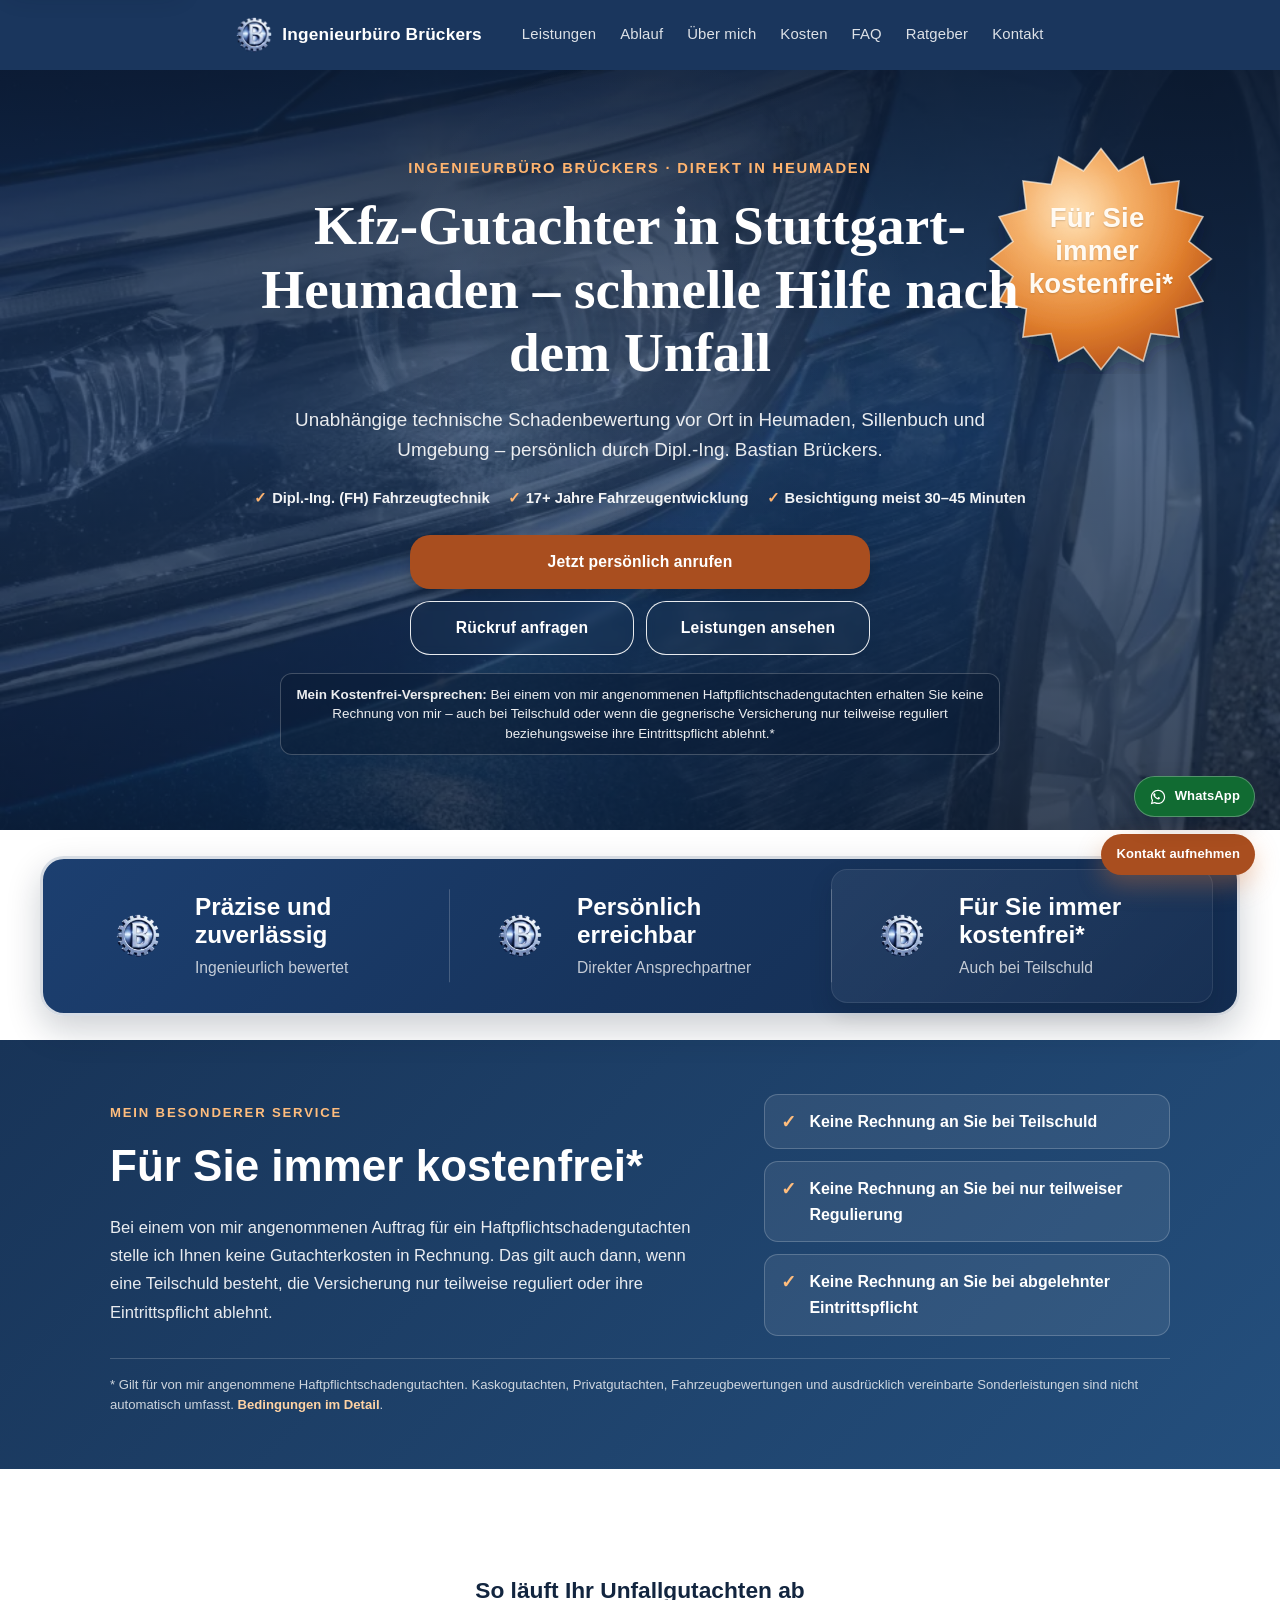
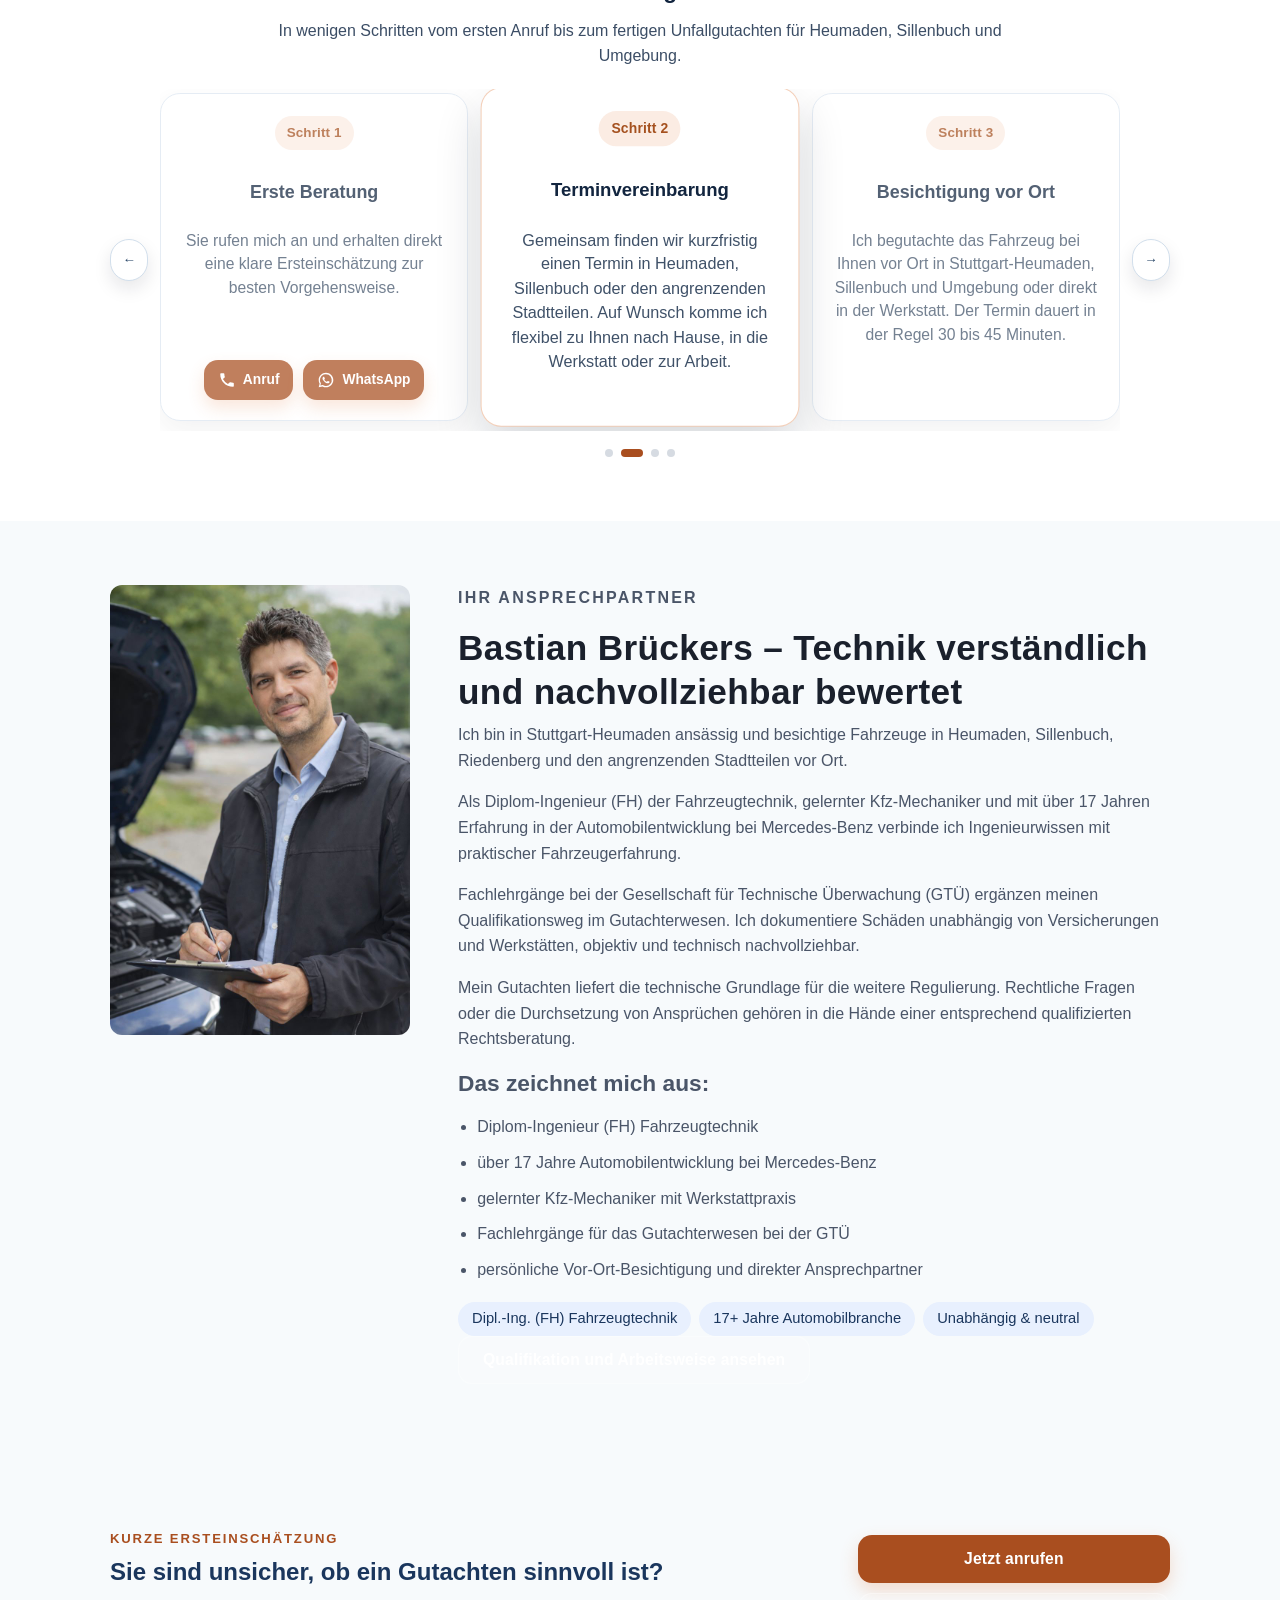
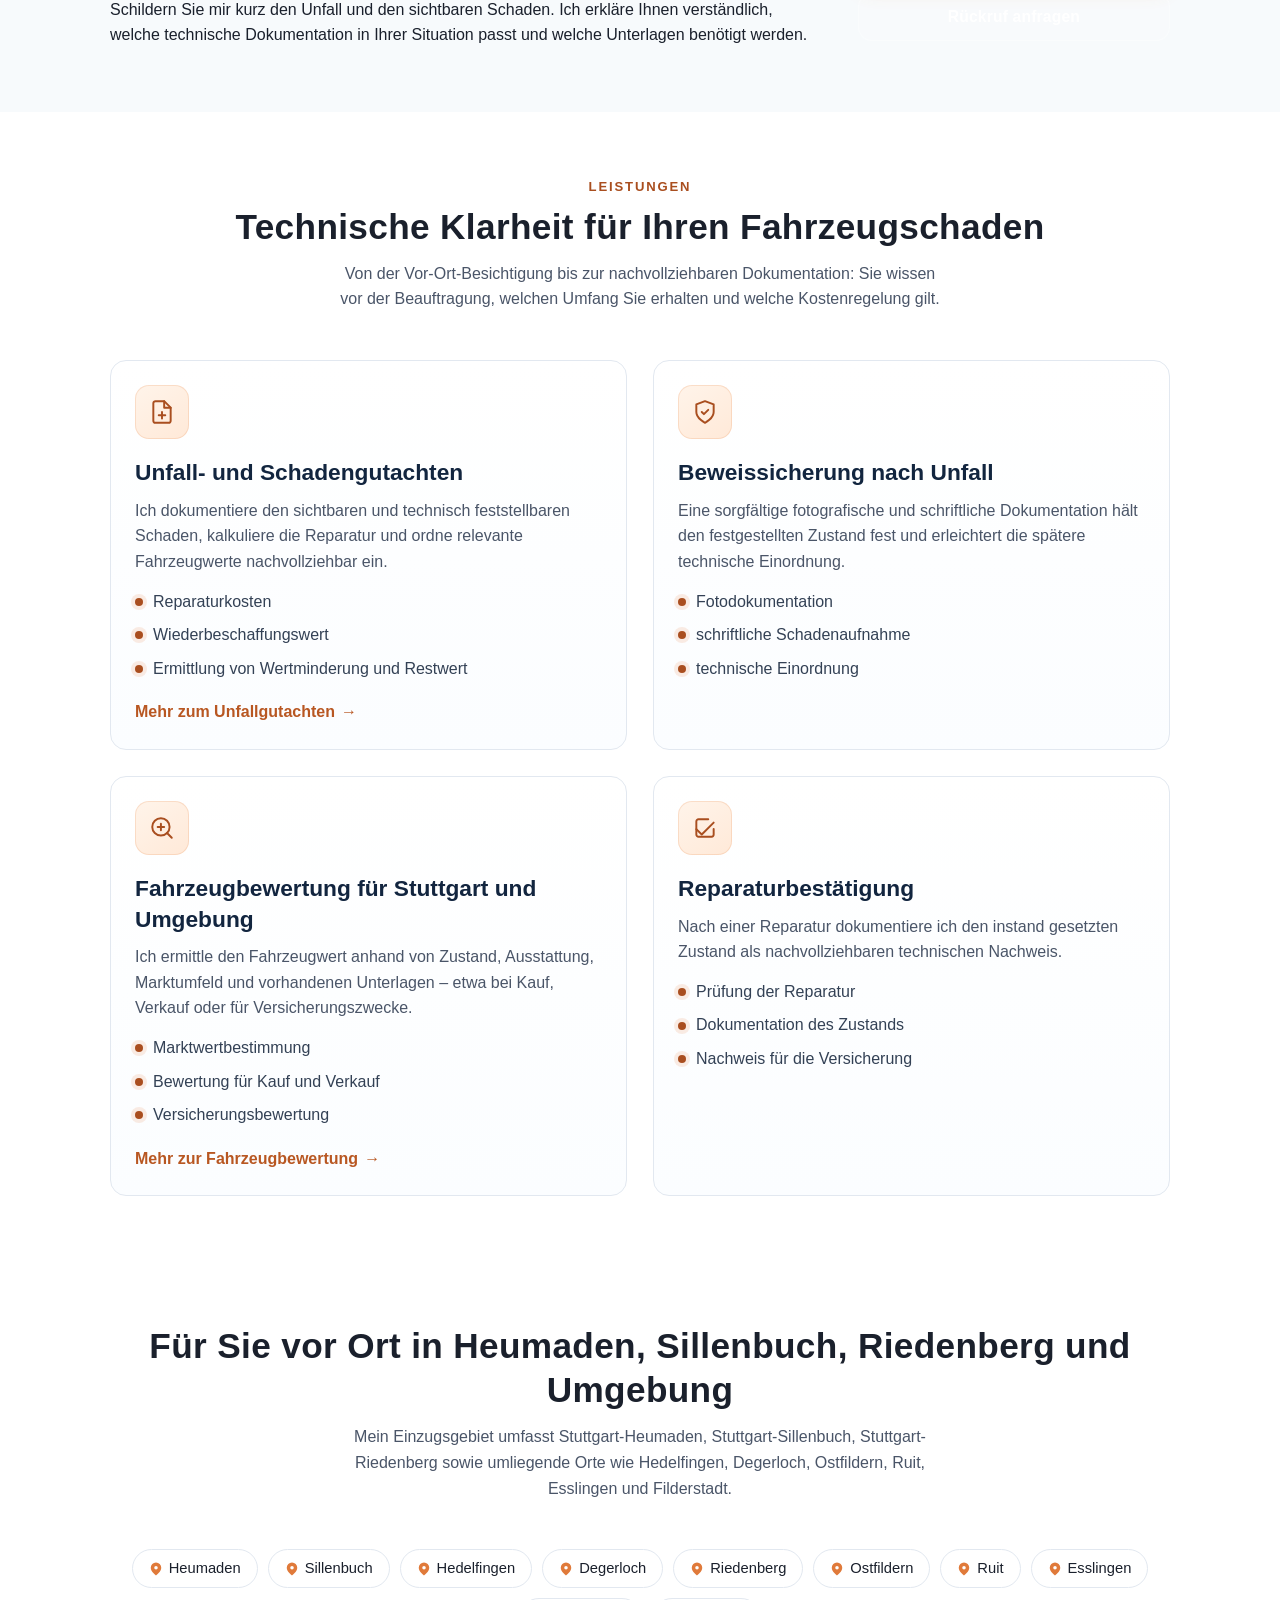
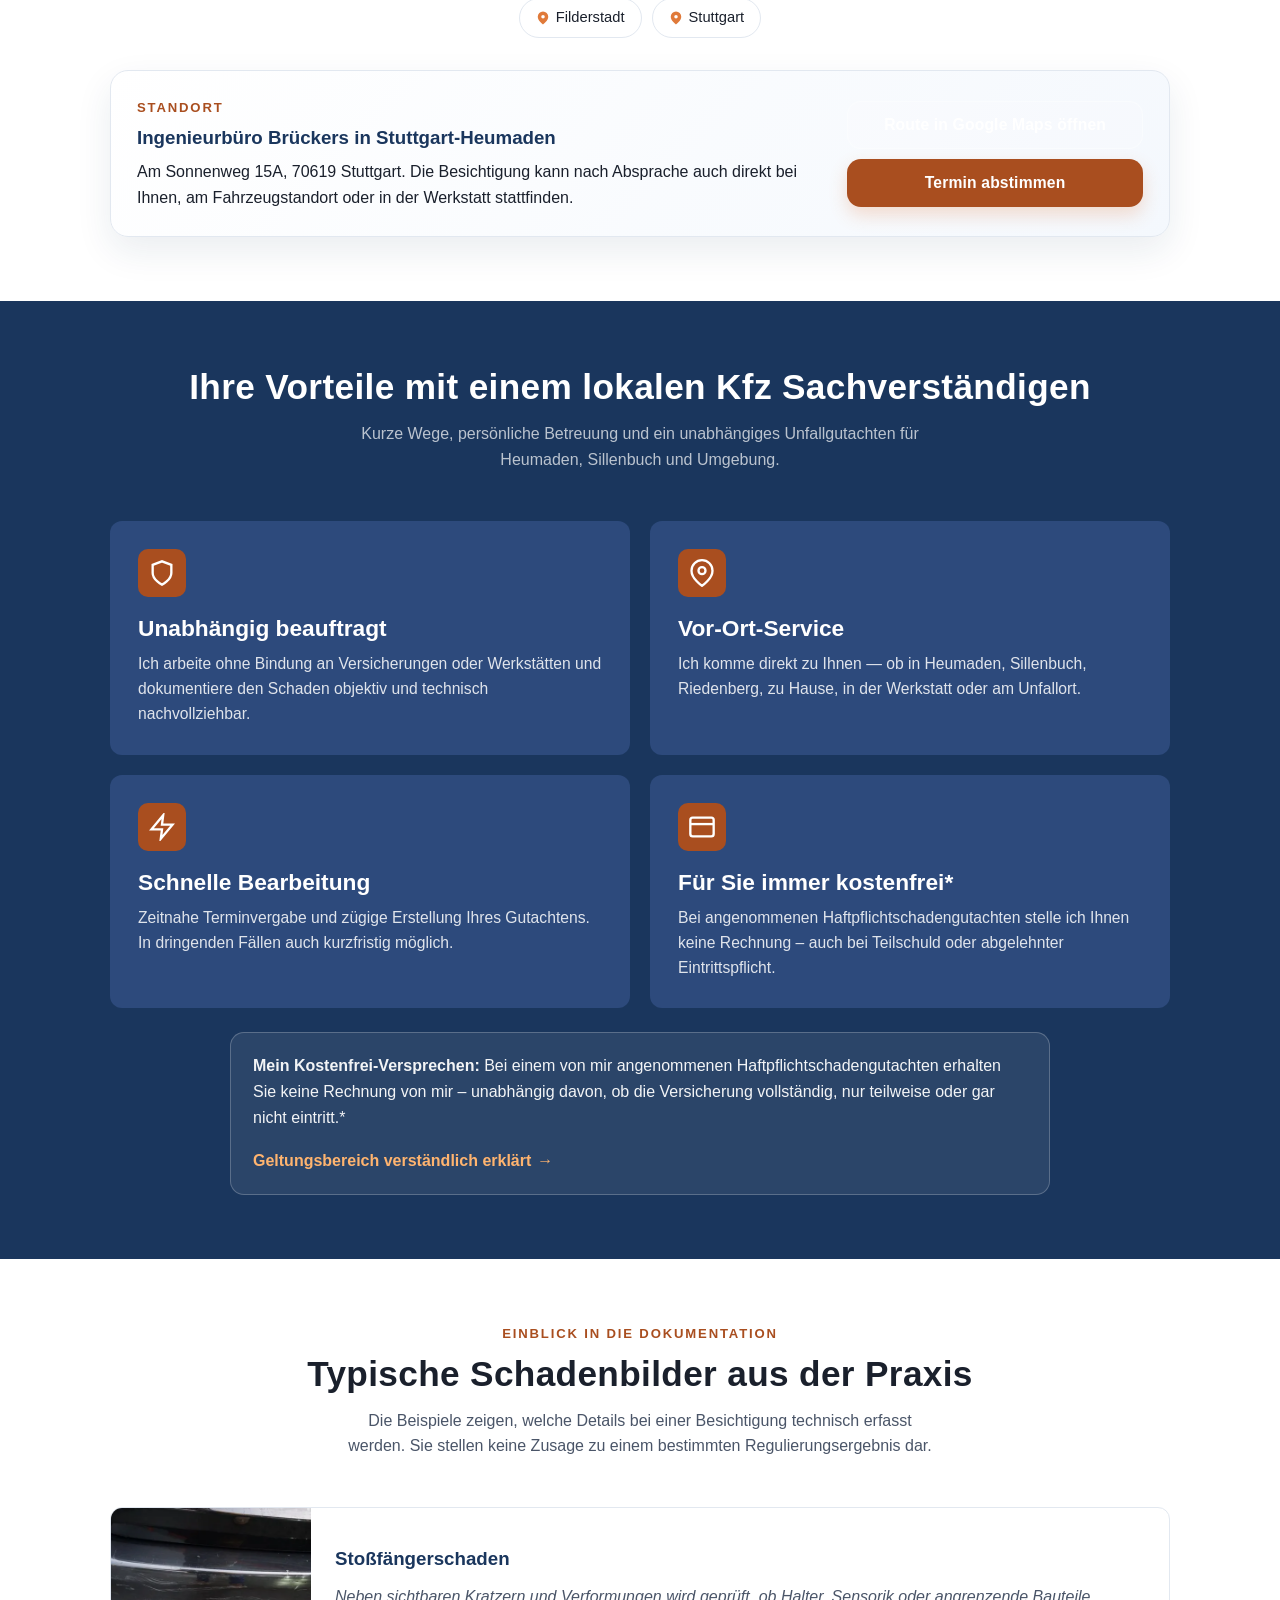
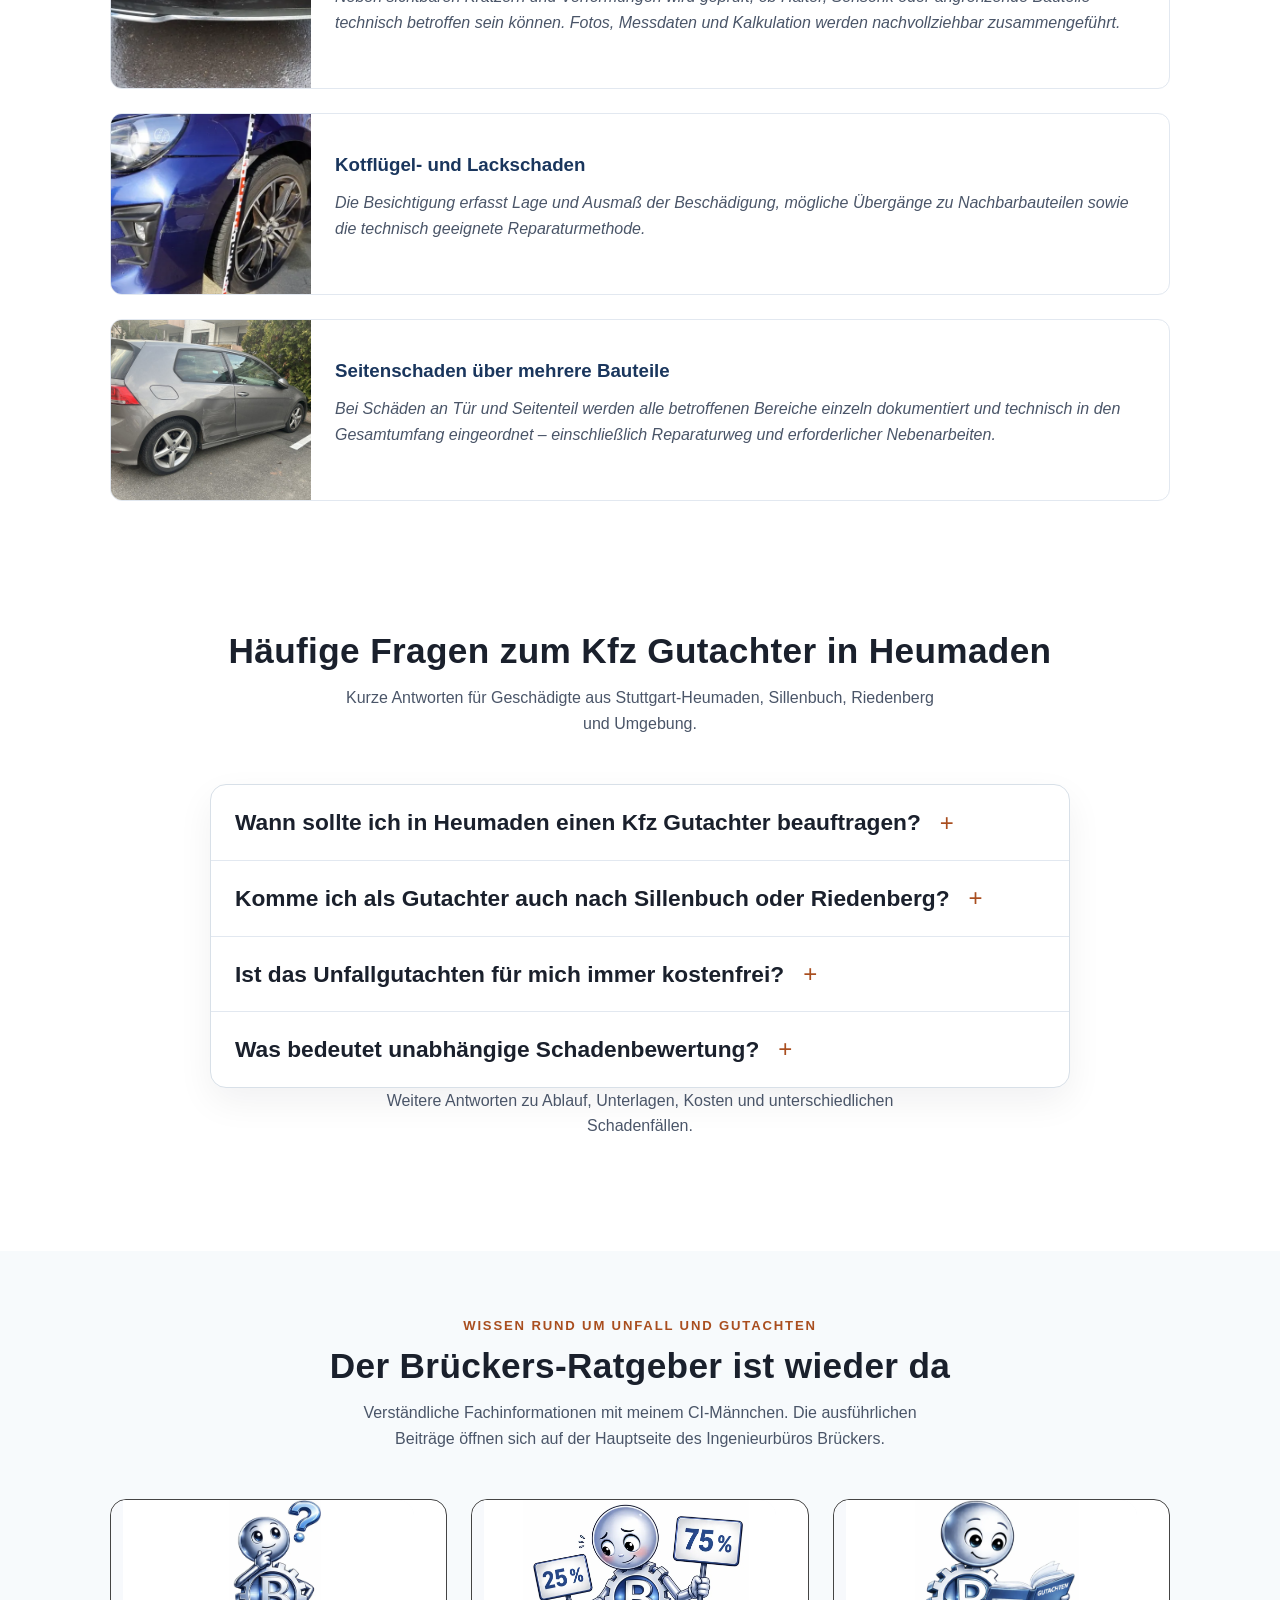
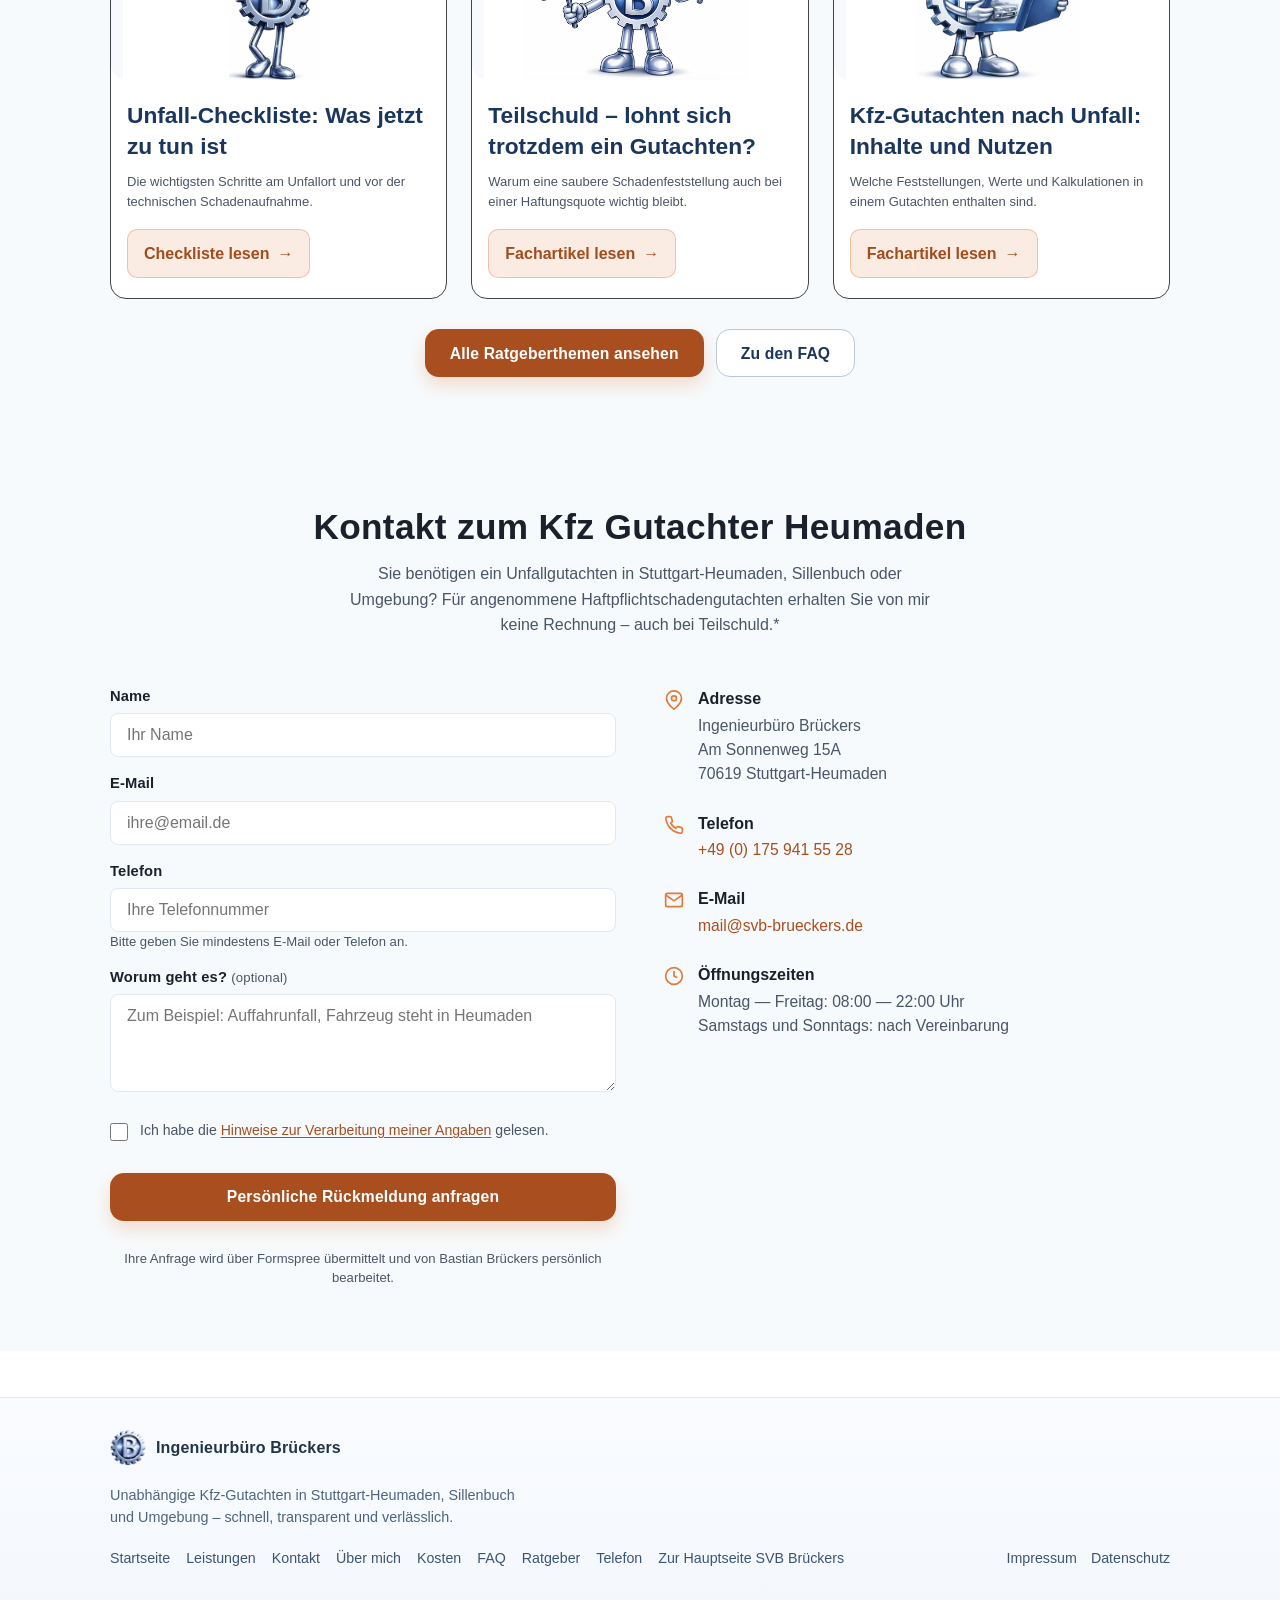
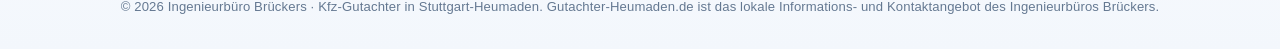
==== commit c5deb286: "Restore illustrated guide and free-service USP" ====
--- a/index.html
+++ b/index.html
@@ -7,7 +7,7 @@
 
 <title>Kfz-Gutachter Stuttgart-Heumaden | Ingenieurbüro Brückers</title>
 
-<meta name="description" content="Kfz-Gutachter in Stuttgart-Heumaden: unabhängige Unfallgutachten und Fahrzeugbewertungen vor Ort. Dipl.-Ing. Bastian Brückers persönlich erreichen.">
+<meta name="description" content="Kfz-Gutachter in Stuttgart-Heumaden: Unfallgutachten für Auftraggeber immer kostenfrei – auch bei Teilschuld oder abgelehnter Eintrittspflicht.*">
 
 <meta name="robots" content="index, follow">
 
@@ -21,7 +21,7 @@
 
 <!-- Open Graph (für Google, WhatsApp, LinkedIn Vorschau) -->
 <meta property="og:title" content="Kfz-Gutachter Stuttgart-Heumaden | Ingenieurbüro Brückers">
-<meta property="og:description" content="Unabhängige technische Schadenbewertung vor Ort in Heumaden, Sillenbuch und Umgebung.">
+<meta property="og:description" content="Unfallgutachten für Auftraggeber immer kostenfrei – auch bei Teilschuld oder abgelehnter Eintrittspflicht.*">
 <meta property="og:url" content="https://gutachter-heumaden.de/">
 <meta property="og:type" content="website">
 <meta property="og:locale" content="de_DE">
@@ -121,10 +121,10 @@
     },
     {
       "@type": "Question",
-      "name": "Wer trägt die Kosten für das Unfallgutachten?",
+      "name": "Ist das Unfallgutachten für mich immer kostenfrei?",
       "acceptedAnswer": {
         "@type": "Answer",
-        "text": "Bei einem unverschuldeten Haftpflichtschaden übernimmt die gegnerische Versicherung die erforderlichen Gutachterkosten in der Regel. Bei Teilschuld, Kasko oder einem Privatgutachten klären wir mögliche Kosten vor der Beauftragung transparent."
+        "text": "Bei einem von mir angenommenen Auftrag für ein Haftpflichtschadengutachten erhalten Sie von mir keine Rechnung. Das gilt auch bei Teilschuld sowie dann, wenn die gegnerische Versicherung nur teilweise reguliert oder ihre Eintrittspflicht ablehnt. Kaskogutachten, Privatgutachten und Fahrzeugbewertungen sind davon nicht automatisch umfasst."
       }
     },
     {
@@ -191,6 +191,32 @@
   <!-- Hero -->
   <section class="hero">
     <div class="hero-overlay"></div>
+    <div class="hero-cost-badge" aria-label="Für Sie immer kostenfrei. Es gelten die erläuterten Bedingungen für Haftpflichtschadengutachten.">
+      <svg class="hero-cost-badge-svg" viewBox="0 0 200 200" aria-hidden="true" focusable="false">
+        <defs>
+          <radialGradient id="heroBadgeGradient" cx="38%" cy="30%" r="72%">
+            <stop offset="0%" stop-color="#ffd59a"></stop>
+            <stop offset="34%" stop-color="#f3a14c"></stop>
+            <stop offset="70%" stop-color="#e1802e"></stop>
+            <stop offset="100%" stop-color="#bc571c"></stop>
+          </radialGradient>
+          <radialGradient id="heroBadgeInnerGlow" cx="33%" cy="23%" r="60%">
+            <stop offset="0%" stop-color="#ffffff" stop-opacity="0.34"></stop>
+            <stop offset="100%" stop-color="#ffffff" stop-opacity="0"></stop>
+          </radialGradient>
+          <filter id="heroBadgeDropShadow" x="-28%" y="-28%" width="156%" height="156%">
+            <feDropShadow dx="0" dy="8" stdDeviation="7" flood-color="#08172b" flood-opacity="0.34"></feDropShadow>
+          </filter>
+        </defs>
+        <polygon class="hero-cost-badge-shape" points="100.000,4.000 115.217,23.499 136.738,11.308 143.334,35.145 167.882,32.118 164.855,56.666 188.692,63.262 176.501,84.783 196.000,100.000 176.501,115.217 188.692,136.738 164.855,143.334 167.882,167.882 143.334,164.855 136.738,188.692 115.217,176.501 100.000,196.000 84.783,176.501 63.262,188.692 56.666,164.855 32.118,167.882 35.145,143.334 11.308,136.738 23.499,115.217 4.000,100.000 23.499,84.783 11.308,63.262 35.145,56.666 32.118,32.118 56.666,35.145 63.262,11.308 84.783,23.499"></polygon>
+        <polygon class="hero-cost-badge-highlight" points="100.000,4.000 115.217,23.499 136.738,11.308 143.334,35.145 167.882,32.118 164.855,56.666 188.692,63.262 176.501,84.783 196.000,100.000 176.501,115.217 188.692,136.738 164.855,143.334 167.882,167.882 143.334,164.855 136.738,188.692 115.217,176.501 100.000,196.000 84.783,176.501 63.262,188.692 56.666,164.855 32.118,167.882 35.145,143.334 11.308,136.738 23.499,115.217 4.000,100.000 23.499,84.783 11.308,63.262 35.145,56.666 32.118,32.118 56.666,35.145 63.262,11.308 84.783,23.499"></polygon>
+        <text class="hero-cost-badge-text" x="100" y="72" text-anchor="middle">
+          <tspan x="100" dy="0">Für Sie</tspan>
+          <tspan x="100" dy="1.2em">immer</tspan>
+          <tspan x="100" dy="1.2em">kostenfrei*</tspan>
+        </text>
+      </svg>
+    </div>
     <div class="container hero-content">
       <span class="hero-badge">Ingenieurbüro Brückers · direkt in Heumaden</span>
       <h1>Kfz-Gutachter in Stuttgart-Heumaden – schnelle Hilfe nach dem Unfall</h1>
@@ -217,7 +243,7 @@
         <a href="#kontakt" class="btn hero-services-cta hero-btn-secondary">Rückruf anfragen</a>
         <a href="#leistungen" class="btn btn-secondary hero-about-cta hero-btn-secondary">Leistungen ansehen</a>
       </div>
-      <p class="hero-cost-note">Bei einem unverschuldeten Haftpflichtschaden übernimmt die gegnerische Versicherung die erforderlichen Gutachterkosten in der Regel. Besonderheiten klären wir vor der Beauftragung.</p>
+      <p class="hero-cost-note"><strong>Mein Kostenfrei-Versprechen:</strong> Bei einem von mir angenommenen Haftpflichtschadengutachten erhalten Sie keine Rechnung von mir – auch bei Teilschuld oder wenn die gegnerische Versicherung nur teilweise reguliert beziehungsweise ihre Eintrittspflicht ablehnt.*</p>
     </div>
   </section>
 
@@ -247,10 +273,26 @@
           <img src="images/svb-brueckers-logo.webp" alt="" loading="lazy" decoding="async">
         </div>
         <div class="usp-text">
-          <h2 class="usp-title">Kosten vorab geklärt</h2>
-          <p class="usp-subtext">Transparent beauftragen</p>
+          <h2 class="usp-title">Für Sie immer kostenfrei*</h2>
+          <p class="usp-subtext">Auch bei Teilschuld</p>
         </div>
       </article>
+    </div>
+  </section>
+
+  <section class="cost-promise" aria-labelledby="kostenfrei-versprechen">
+    <div class="container cost-promise__inner">
+      <div class="cost-promise__copy">
+        <p class="eyebrow">Mein besonderer Service</p>
+        <h2 id="kostenfrei-versprechen">Für Sie immer kostenfrei*</h2>
+        <p>Bei einem von mir angenommenen Auftrag für ein Haftpflichtschadengutachten stelle ich Ihnen keine Gutachterkosten in Rechnung. Das gilt auch dann, wenn eine Teilschuld besteht, die Versicherung nur teilweise reguliert oder ihre Eintrittspflicht ablehnt.</p>
+      </div>
+      <ul class="cost-promise__facts" aria-label="Das Kostenfrei-Versprechen umfasst">
+        <li>Keine Rechnung an Sie bei Teilschuld</li>
+        <li>Keine Rechnung an Sie bei nur teilweiser Regulierung</li>
+        <li>Keine Rechnung an Sie bei abgelehnter Eintrittspflicht</li>
+      </ul>
+      <p class="cost-promise__small">* Gilt für von mir angenommene Haftpflichtschadengutachten. Kaskogutachten, Privatgutachten, Fahrzeugbewertungen und ausdrücklich vereinbarte Sonderleistungen sind nicht automatisch umfasst. <a href="kosten/">Bedingungen im Detail</a>.</p>
     </div>
   </section>
 
@@ -480,13 +522,13 @@
           <div class="benefit-icon">
             <svg width="28" height="28" viewBox="0 0 24 24" fill="none" stroke="currentColor" stroke-width="2"><rect x="2" y="4" width="20" height="16" rx="2"></rect><path d="M7 15h0M2 9.5h20"></path></svg>
           </div>
-          <h3>Kosten transparent geklärt</h3>
-          <p>Bei Haftpflicht, Teilschuld, Kasko oder privater Beauftragung klären wir vorab, wer die Gutachterkosten voraussichtlich trägt.</p>
+          <h3>Für Sie immer kostenfrei*</h3>
+          <p>Bei angenommenen Haftpflichtschadengutachten stelle ich Ihnen keine Rechnung – auch bei Teilschuld oder abgelehnter Eintrittspflicht.</p>
         </div>
       </div>
       <div class="cost-summary">
-        <p><strong>Unverschuldeter Haftpflichtschaden:</strong> Die gegnerische Versicherung übernimmt die erforderlichen Gutachterkosten in der Regel. Für Teilschuld, Kasko und private Aufträge gelten andere Voraussetzungen.</p>
-        <a class="service-link" href="kosten/">Kostenfälle verständlich erklärt <span aria-hidden="true">→</span></a>
+        <p><strong>Mein Kostenfrei-Versprechen:</strong> Bei einem von mir angenommenen Haftpflichtschadengutachten erhalten Sie keine Rechnung von mir – unabhängig davon, ob die Versicherung vollständig, nur teilweise oder gar nicht eintritt.*</p>
+        <a class="service-link" href="kosten/">Geltungsbereich verständlich erklärt <span aria-hidden="true">→</span></a>
       </div>
     </div>
   </section>
@@ -547,8 +589,8 @@
           <div class="faq-panel" id="local-faq-2-panel" role="region" aria-labelledby="local-faq-2-button"><p>Ja. Ich unterstütze Sie vor Ort in Stuttgart-Heumaden, Sillenbuch, Riedenberg und der Umgebung. Je nach Situation kann die Begutachtung direkt am Fahrzeugstandort erfolgen.</p></div>
         </div>
         <div class="faq-item">
-          <h3><button class="faq-trigger" id="local-faq-3-button" type="button" aria-expanded="true" aria-controls="local-faq-3-panel"><span>Wer trägt die Kosten für das Unfallgutachten?</span><span class="faq-symbol" aria-hidden="true">−</span></button></h3>
-          <div class="faq-panel" id="local-faq-3-panel" role="region" aria-labelledby="local-faq-3-button"><p>Bei einem unverschuldeten Haftpflichtschaden übernimmt die gegnerische Versicherung die erforderlichen Gutachterkosten in der Regel. Bei Teilschuld, Kasko oder einem Privatgutachten klären wir mögliche Kosten vor der Beauftragung transparent.</p></div>
+          <h3><button class="faq-trigger" id="local-faq-3-button" type="button" aria-expanded="true" aria-controls="local-faq-3-panel"><span>Ist das Unfallgutachten für mich immer kostenfrei?</span><span class="faq-symbol" aria-hidden="true">−</span></button></h3>
+          <div class="faq-panel" id="local-faq-3-panel" role="region" aria-labelledby="local-faq-3-button"><p>Bei einem von mir angenommenen Auftrag für ein Haftpflichtschadengutachten erhalten Sie von mir keine Rechnung. Das gilt auch bei Teilschuld sowie dann, wenn die gegnerische Versicherung nur teilweise reguliert oder ihre Eintrittspflicht ablehnt. Kaskogutachten, Privatgutachten und Fahrzeugbewertungen sind davon nicht automatisch umfasst.</p></div>
         </div>
         <div class="faq-item">
           <h3><button class="faq-trigger" id="local-faq-4-button" type="button" aria-expanded="true" aria-controls="local-faq-4-panel"><span>Was bedeutet unabhängige Schadenbewertung?</span><span class="faq-symbol" aria-hidden="true">−</span></button></h3>
@@ -559,27 +601,26 @@
     </div>
   </section>
 
-  <section class="section section-alt" id="weiterfuehrung">
-    <div class="container">
-      <h2 class="section-title">Gut informiert nach dem Unfall in Heumaden</h2>
-      <div class="guide-cards" role="list">
-        <article class="guide-card" role="listitem">
-          <!-- Nur Teaser: kein FAQ-Markup, da keine direkten Fragen mit Antworten vorhanden sind. -->
-          <h3>Häufige Fragen</h3>
-          <p>Antworten zu Kosten, Ablauf, Unterlagen und der technischen Begutachtung.</p>
-          <a class="btn btn-primary" href="faq/">Zu den FAQ</a>
-        </article>
-        <article class="guide-card" role="listitem">
-          <h3>Ratgeber</h3>
-          <p>Eine kompakte Unfallcheckliste und technische Hintergrundinformationen.</p>
-          <a class="btn btn-primary" href="ratgeber/">Zum Ratgeber</a>
-        </article>
-        <article class="guide-card" role="listitem">
-          <h3>Kosten &amp; Beauftragung</h3>
-          <p>Wer Gutachterkosten bei Haftpflicht, Teilschuld, Kasko oder Privatauftrag typischerweise trägt.</p>
-          <a class="btn btn-primary" href="kosten/">Kostenübersicht öffnen</a>
-        </article>
-      </div>
+  <section class="section section-alt homepage-ratgeber" id="ratgeber">
+    <div class="container">
+      <p class="eyebrow section-kicker">Wissen rund um Unfall und Gutachten</p>
+      <h2 class="section-title">Der Brückers-Ratgeber ist wieder da</h2>
+      <p class="section-subtitle">Verständliche Fachinformationen mit meinem CI-Männchen. Die ausführlichen Beiträge öffnen sich auf der Hauptseite des Ingenieurbüros Brückers.</p>
+      <div class="article-grid homepage-ratgeber-grid" role="list">
+        <a class="article-card ratgeber-card" role="listitem" href="ratgeber/unfall-checkliste/">
+          <div class="article-card-media ratgeber-image-wrapper"><img src="images/ratgeber/ratgeber-header.webp" alt="Brückers CI-Männchen als Begleiter durch den Kfz-Ratgeber" width="461" height="900" loading="lazy" decoding="async"></div>
+          <div class="ratgeber-content"><h3 class="article-card-title">Unfall-Checkliste: Was jetzt zu tun ist</h3><p>Die wichtigsten Schritte am Unfallort und vor der technischen Schadenaufnahme.</p><span class="article-card-link ratgeber-button">Checkliste lesen <span aria-hidden="true">→</span></span></div>
+        </a>
+        <a class="article-card ratgeber-card" role="listitem" href="https://svb-brueckers.de/ratgeber/teilschuld-lohnt-sich-gutachten/" target="_blank" rel="noopener noreferrer">
+          <div class="article-card-media ratgeber-image-wrapper"><img src="images/ratgeber/teilschuld.webp" alt="Brückers CI-Männchen erklärt die Begutachtung bei Teilschuld" width="900" height="716" loading="lazy" decoding="async"></div>
+          <div class="ratgeber-content"><h3 class="article-card-title">Teilschuld – lohnt sich trotzdem ein Gutachten?</h3><p>Warum eine saubere Schadenfeststellung auch bei einer Haftungsquote wichtig bleibt.</p><span class="article-card-link ratgeber-button">Fachartikel lesen <span aria-hidden="true">→</span></span></div>
+        </a>
+        <a class="article-card ratgeber-card" role="listitem" href="https://svb-brueckers.de/ratgeber/was-macht-ein-kfz-gutachten-aus/" target="_blank" rel="noopener noreferrer">
+          <div class="article-card-media ratgeber-image-wrapper"><img src="images/ratgeber/kfz-gutachten-inhalte.webp" alt="Brückers CI-Männchen liest ein Kfz-Gutachten" width="821" height="900" loading="lazy" decoding="async"></div>
+          <div class="ratgeber-content"><h3 class="article-card-title">Kfz-Gutachten nach Unfall: Inhalte und Nutzen</h3><p>Welche Feststellungen, Werte und Kalkulationen in einem Gutachten enthalten sind.</p><span class="article-card-link ratgeber-button">Fachartikel lesen <span aria-hidden="true">→</span></span></div>
+        </a>
+      </div>
+      <div class="ratgeber-actions"><a class="btn btn-primary" href="ratgeber/">Alle Ratgeberthemen ansehen</a><a class="btn btn-secondary" href="faq/">Zu den FAQ</a></div>
     </div>
   </section>
 
@@ -587,7 +628,7 @@
   <section class="section section-alt" id="kontakt">
     <div class="container">
       <h2 class="section-title">Kontakt zum Kfz Gutachter Heumaden</h2>
-      <p class="section-subtitle">Sie benötigen ein Unfallgutachten in Stuttgart-Heumaden, Sillenbuch oder Umgebung? Schreiben Sie mir oder rufen Sie direkt an.</p>
+      <p class="section-subtitle">Sie benötigen ein Unfallgutachten in Stuttgart-Heumaden, Sillenbuch oder Umgebung? Für angenommene Haftpflichtschadengutachten erhalten Sie von mir keine Rechnung – auch bei Teilschuld.*</p>
       <div class="contact-grid">
         <form class="contact-form" action="https://formspree.io/f/xgonekrn" method="POST" data-contact-form>
           <input type="hidden" name="_subject" value="Neue Anfrage über gutachter-heumaden.de">
--- a/css/style.css
+++ b/css/style.css
@@ -5454,3 +5454,185 @@
     display: none;
   }
 }
+
+/* Kostenfrei-USP and restored illustrated guide */
+.cost-promise {
+  padding: 54px 0;
+  background: linear-gradient(135deg, #183458 0%, #244f7d 100%);
+  color: #fff;
+}
+
+.cost-promise__inner {
+  display: grid;
+  grid-template-columns: minmax(0, 1.35fr) minmax(280px, 0.9fr);
+  gap: 22px 46px;
+  align-items: center;
+}
+
+.cost-promise .eyebrow {
+  color: #ffbd7d;
+}
+
+.cost-promise h2 {
+  margin: 0 0 12px;
+  color: #fff;
+  font-size: clamp(1.9rem, 4vw, 2.75rem);
+}
+
+.cost-promise__copy > p:last-child {
+  color: rgba(255, 255, 255, 0.9);
+  font-size: 1.04rem;
+  line-height: 1.7;
+}
+
+.cost-promise__facts {
+  display: grid;
+  gap: 12px;
+  margin: 0;
+  padding: 0;
+  list-style: none;
+}
+
+.cost-promise__facts li {
+  position: relative;
+  padding: 14px 16px 14px 44px;
+  border: 1px solid rgba(255, 255, 255, 0.2);
+  border-radius: 14px;
+  background: rgba(255, 255, 255, 0.08);
+  color: #fff;
+  font-weight: 700;
+}
+
+.cost-promise__facts li::before {
+  content: "✓";
+  position: absolute;
+  top: 12px;
+  left: 16px;
+  color: #ffbd7d;
+  font-size: 1.15rem;
+  font-weight: 800;
+}
+
+.cost-promise__small {
+  grid-column: 1 / -1;
+  margin: 0;
+  padding-top: 16px;
+  border-top: 1px solid rgba(255, 255, 255, 0.18);
+  color: rgba(255, 255, 255, 0.78);
+  font-size: 0.82rem;
+  line-height: 1.55;
+}
+
+.cost-promise__small a {
+  color: #ffd3a4;
+  font-weight: 700;
+}
+
+.cost-free-note {
+  border-left-color: var(--accent);
+  background: #fff7ed;
+}
+
+.homepage-ratgeber .article-grid {
+  margin-top: 28px;
+}
+
+.homepage-ratgeber .ratgeber-card {
+  min-height: 400px;
+}
+
+.homepage-ratgeber .article-card-media {
+  background: #f7f9fc;
+}
+
+.ratgeber-actions {
+  display: flex;
+  justify-content: center;
+  flex-wrap: wrap;
+  gap: 12px;
+  margin-top: 30px;
+}
+
+.homepage-ratgeber .ratgeber-actions .btn-secondary {
+  border-color: #bac7d6;
+  background: #fff;
+  color: var(--primary);
+}
+
+.ratgeber-hero-panel {
+  display: grid;
+  grid-template-columns: minmax(0, 1.45fr) minmax(220px, 0.55fr);
+  gap: 38px;
+  align-items: center;
+  margin-bottom: 38px;
+  padding: 32px 38px;
+  border: 1px solid #dce6f1;
+  border-radius: 22px;
+  background: linear-gradient(145deg, #f9fbff 0%, #eef4fb 100%);
+  overflow: hidden;
+}
+
+.ratgeber-hero-panel h1 {
+  margin-bottom: 14px;
+}
+
+.ratgeber-hero-panel img {
+  width: min(100%, 245px);
+  max-height: 330px;
+  margin: 0 auto -34px;
+  object-fit: contain;
+  object-position: center bottom;
+}
+
+.ratgeber-source-note {
+  margin-top: 16px;
+  color: #40536a;
+  font-size: 0.91rem;
+  line-height: 1.6;
+}
+
+@media (max-width: 1180px) {
+  .hero {
+    flex-direction: column;
+  }
+
+  .hero-cost-badge {
+    position: relative;
+    top: auto;
+    right: auto;
+    left: auto;
+    width: clamp(116px, 15vw, 150px);
+    margin: 0 auto 14px;
+    flex: 0 0 auto;
+  }
+}
+
+@media (max-width: 800px) {
+  .hero-cost-badge {
+    width: 112px;
+  }
+
+  .hero-cost-badge-text {
+    font-size: 24px;
+  }
+
+  .cost-promise__inner,
+  .ratgeber-hero-panel {
+    grid-template-columns: 1fr;
+  }
+
+  .cost-promise {
+    padding: 42px 0;
+  }
+
+  .ratgeber-hero-panel {
+    padding: 26px 22px;
+    text-align: left;
+  }
+
+  .ratgeber-hero-panel img {
+    width: min(72%, 220px);
+    max-height: 270px;
+    margin-bottom: -28px;
+  }
+}
